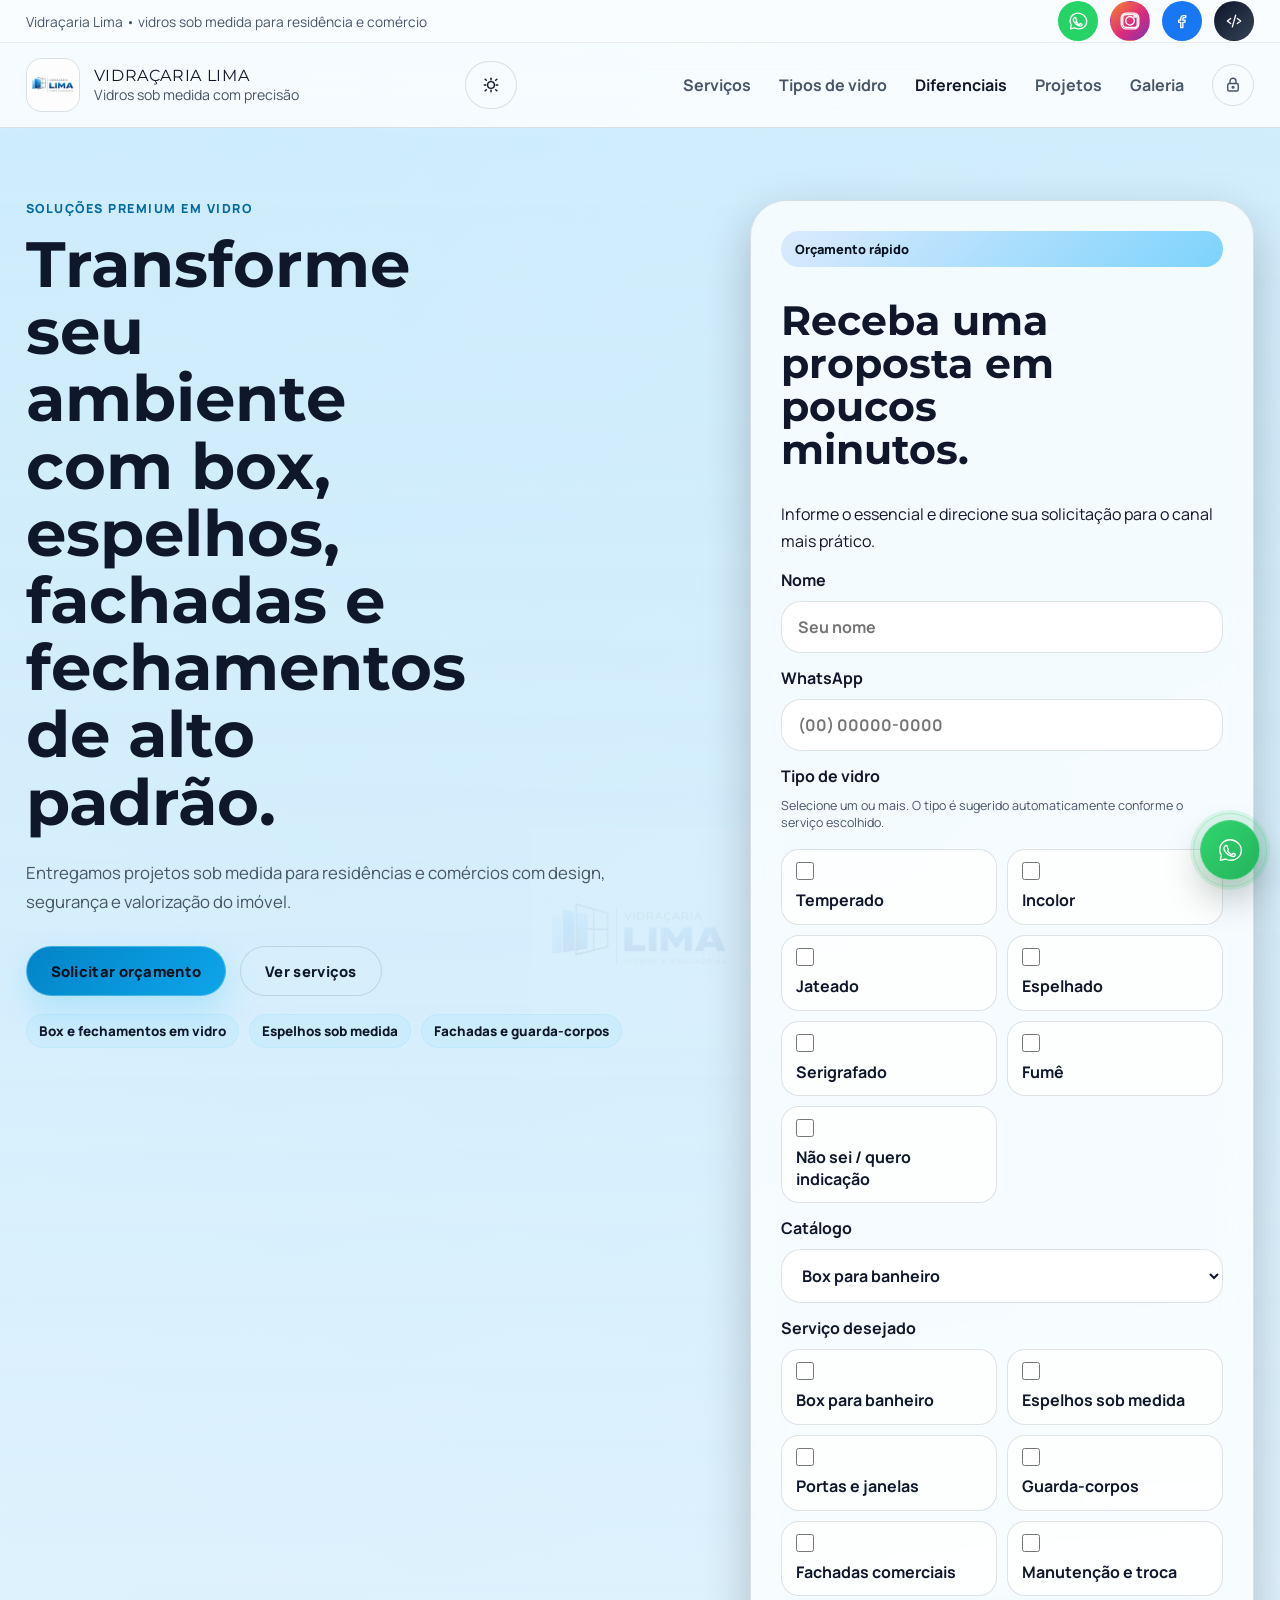
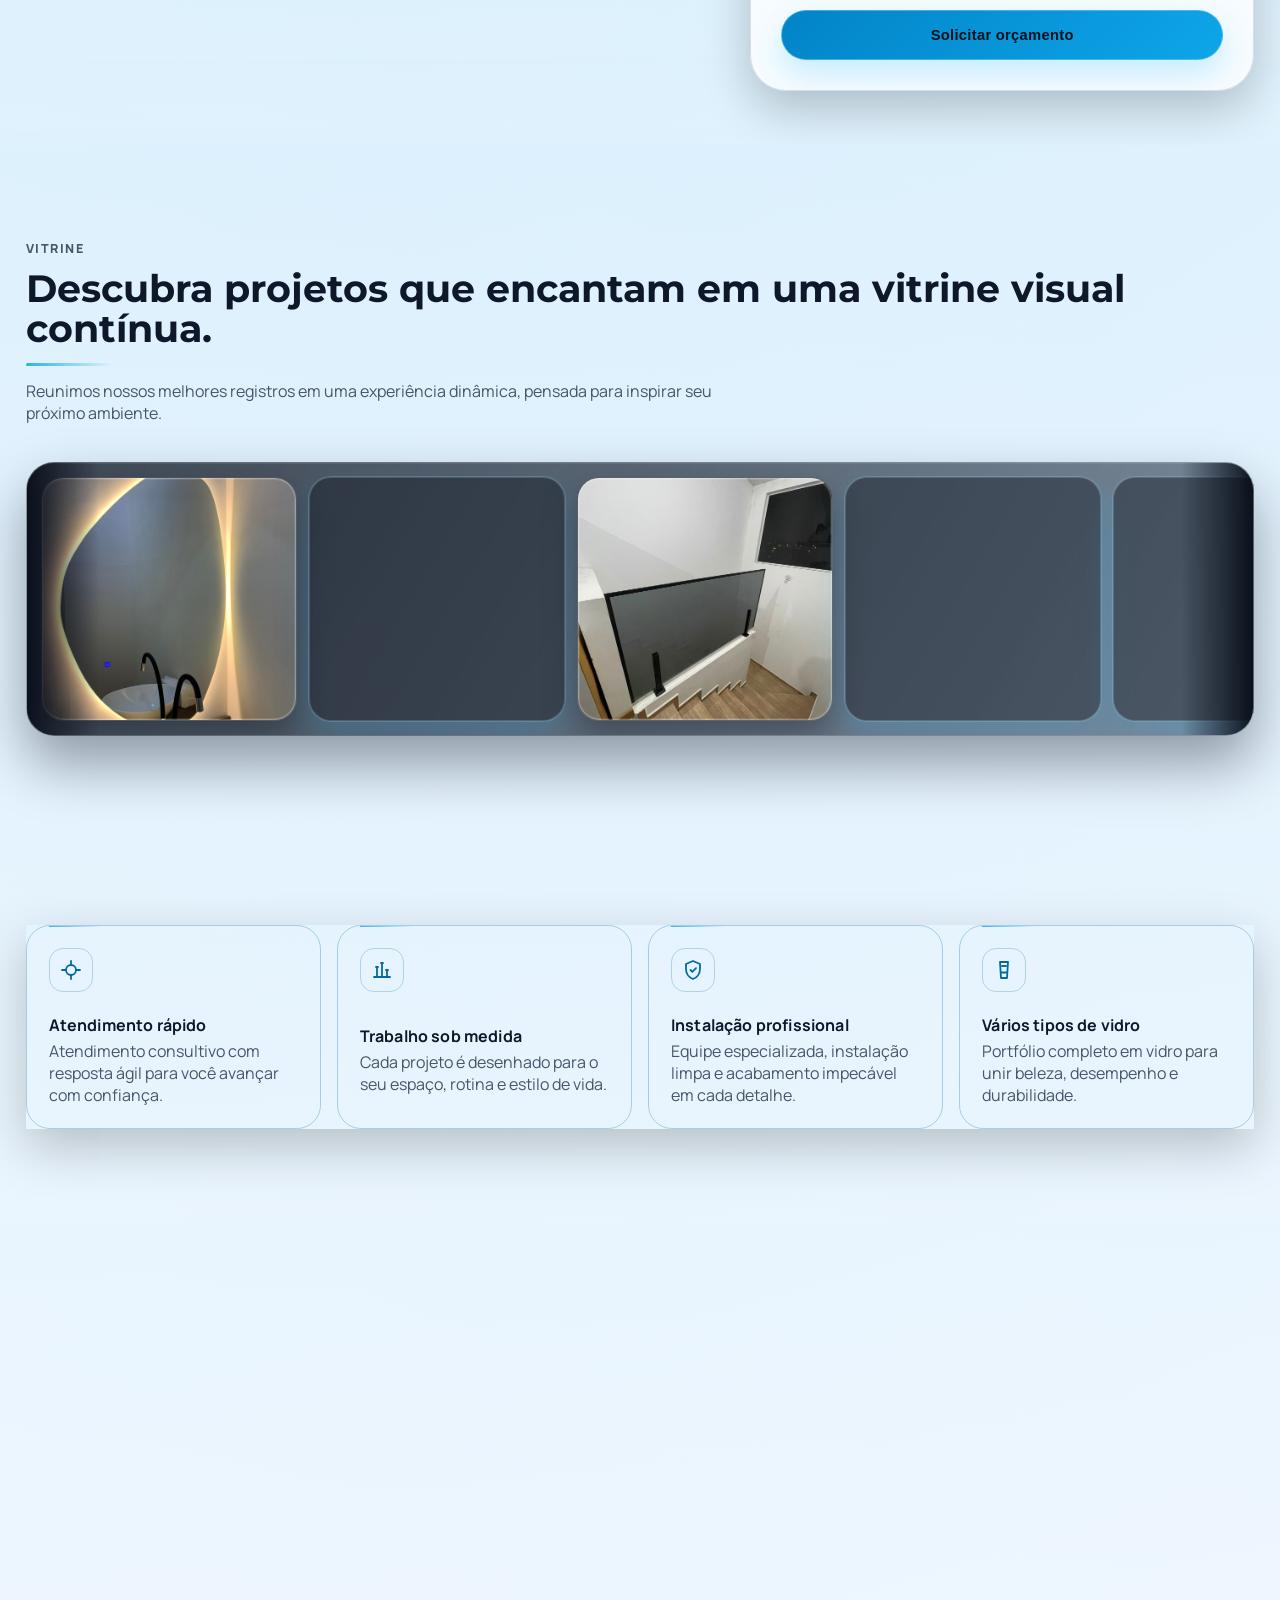
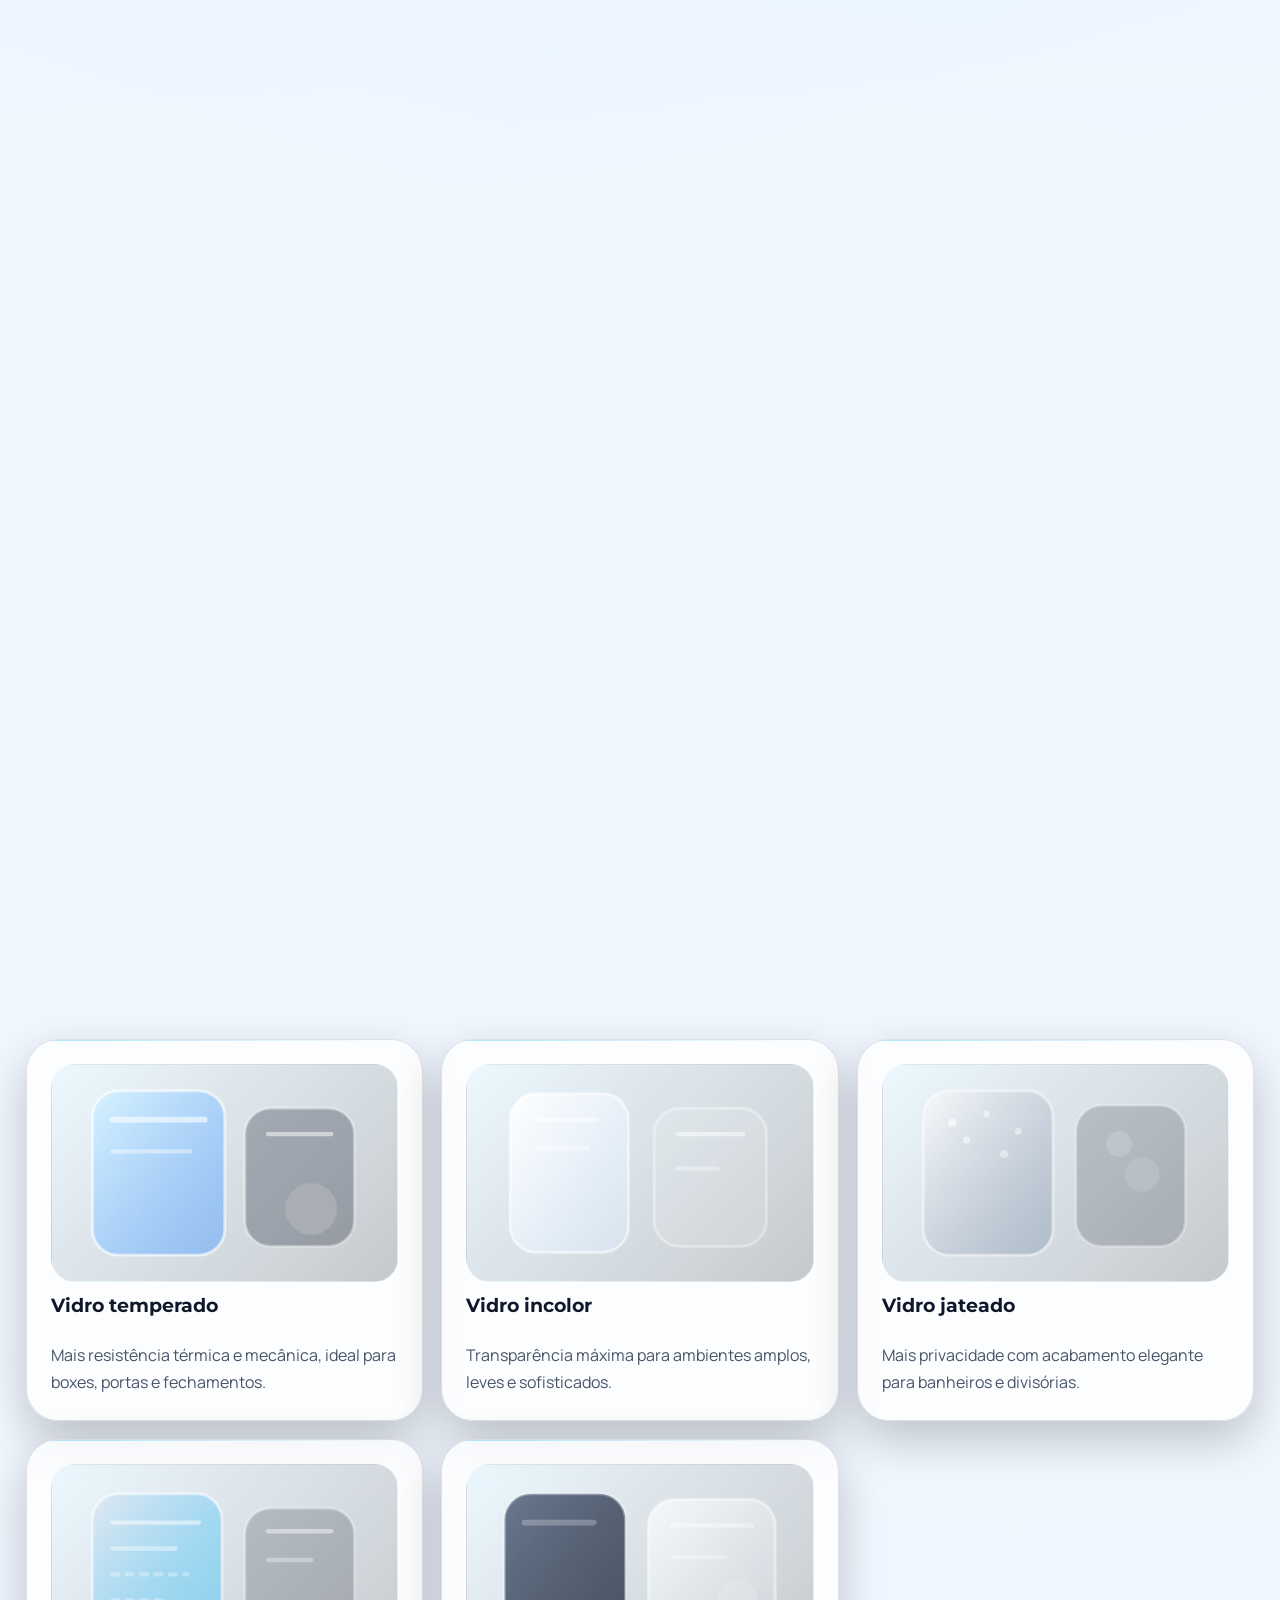
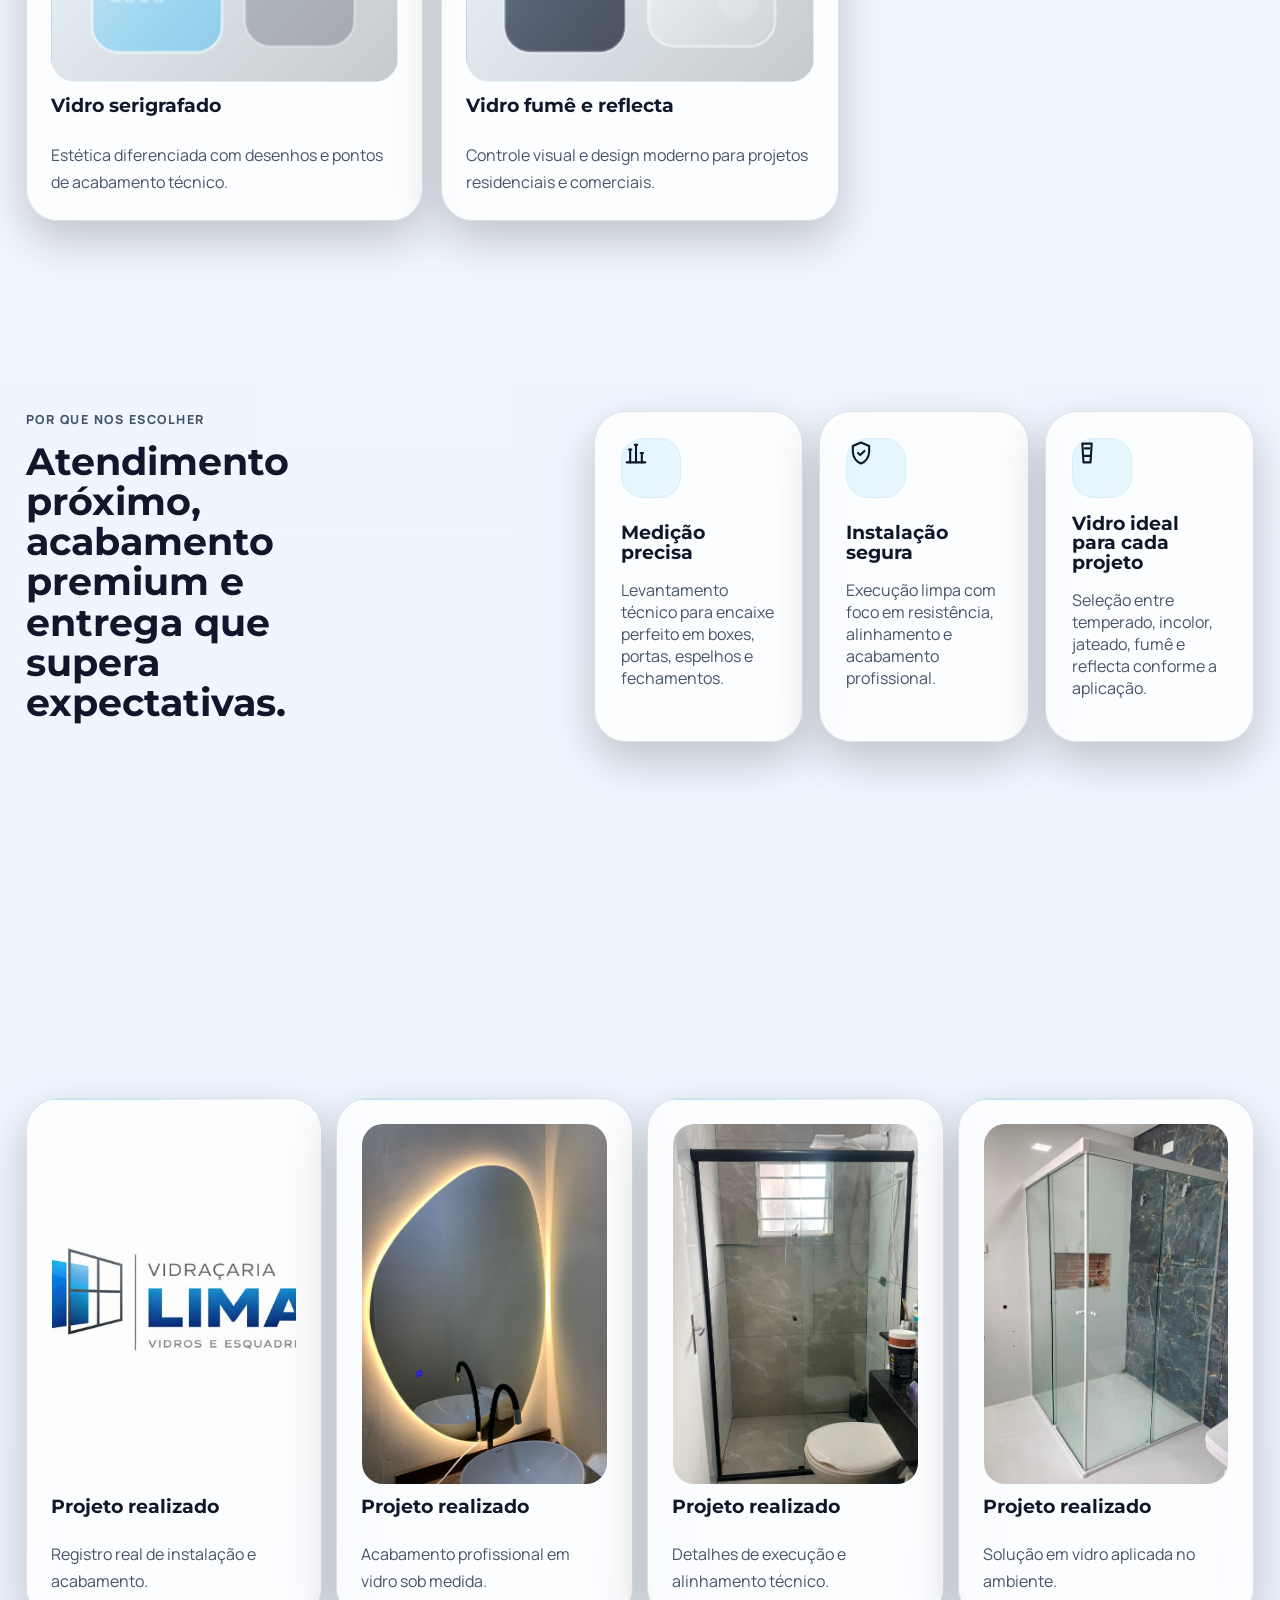
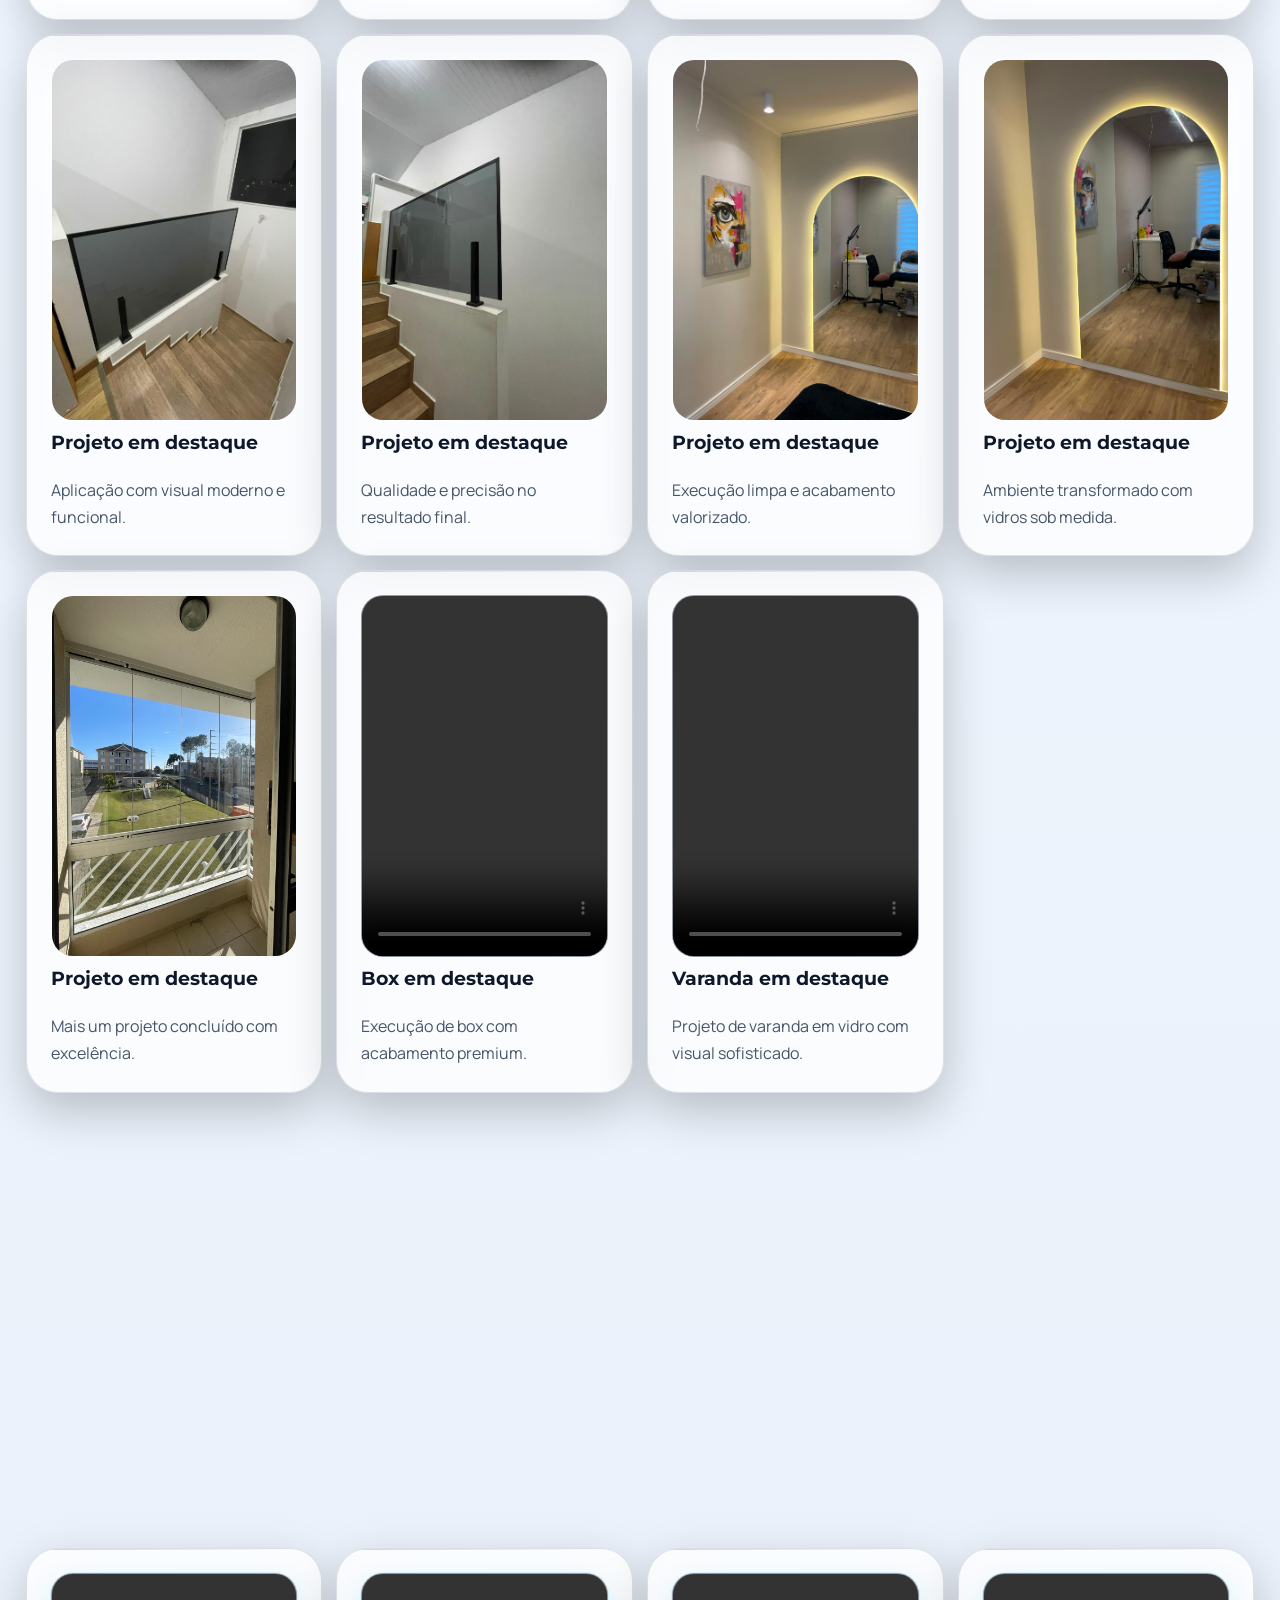
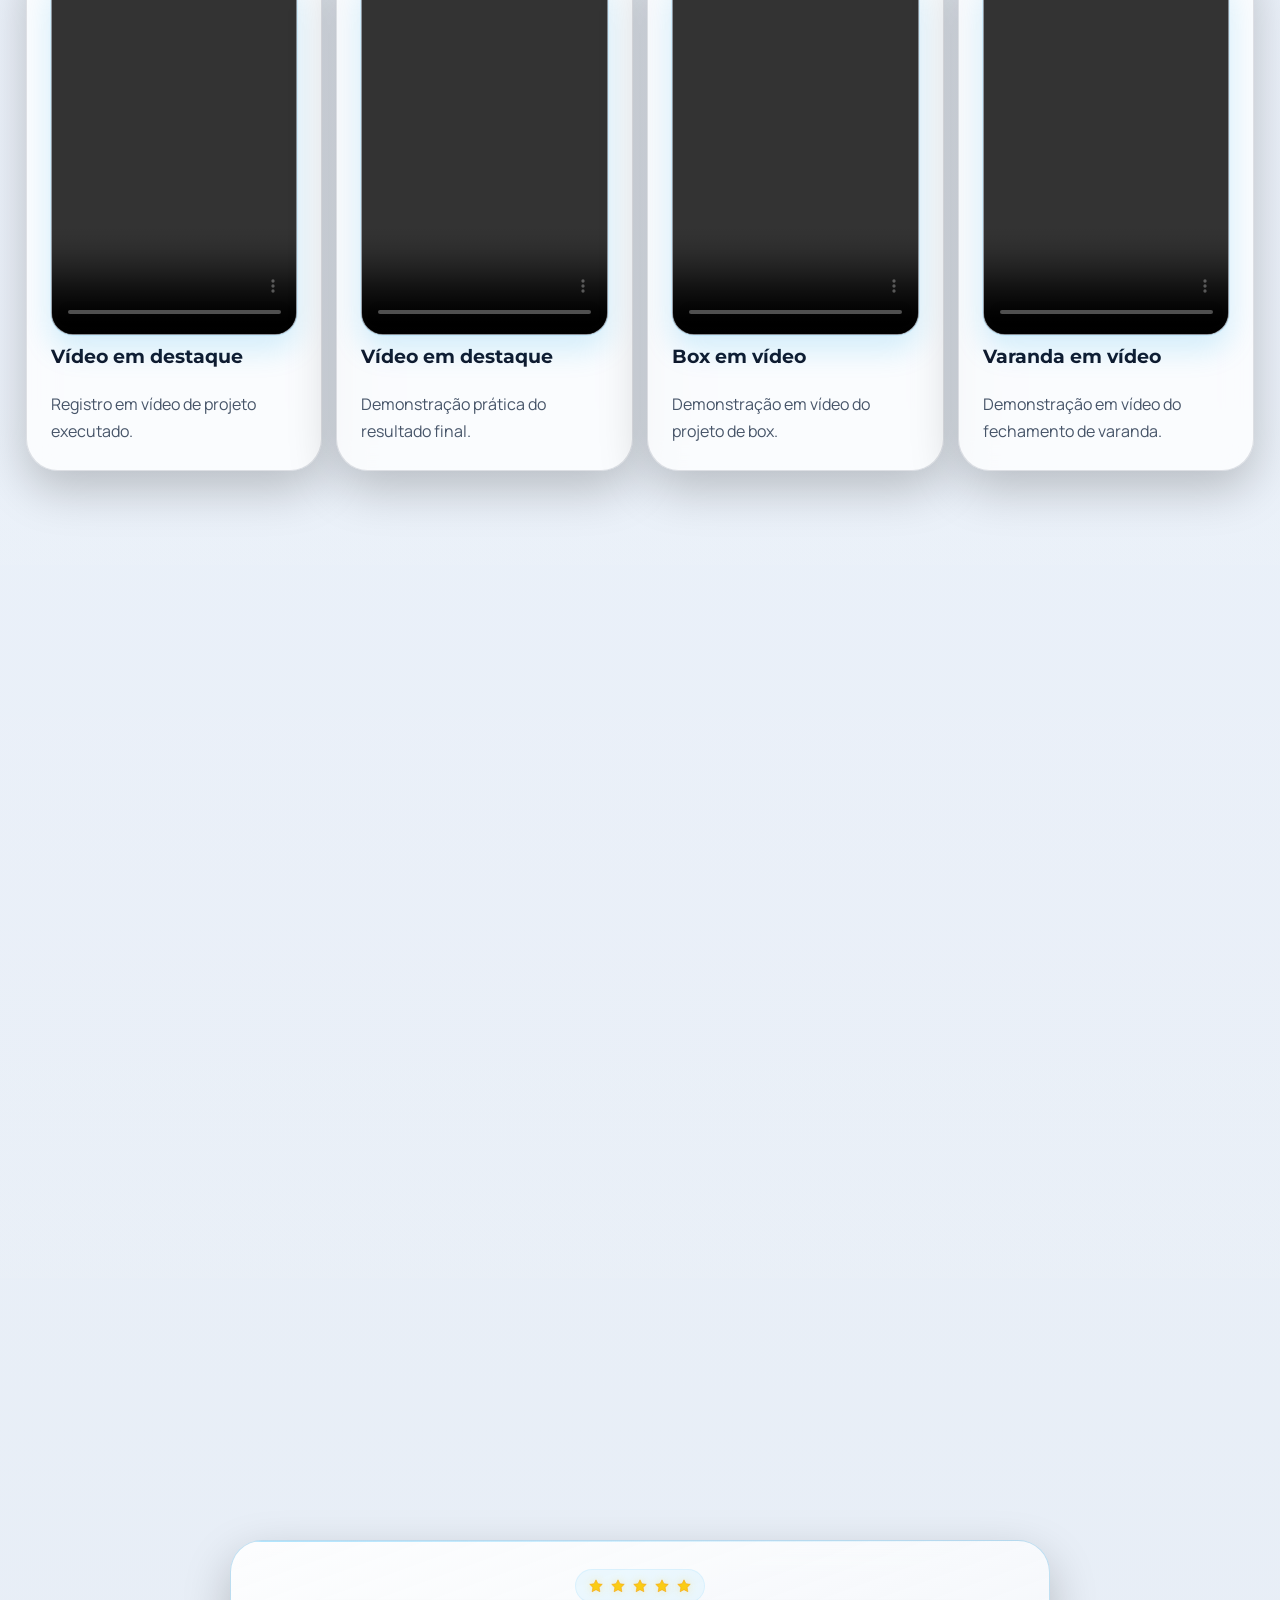
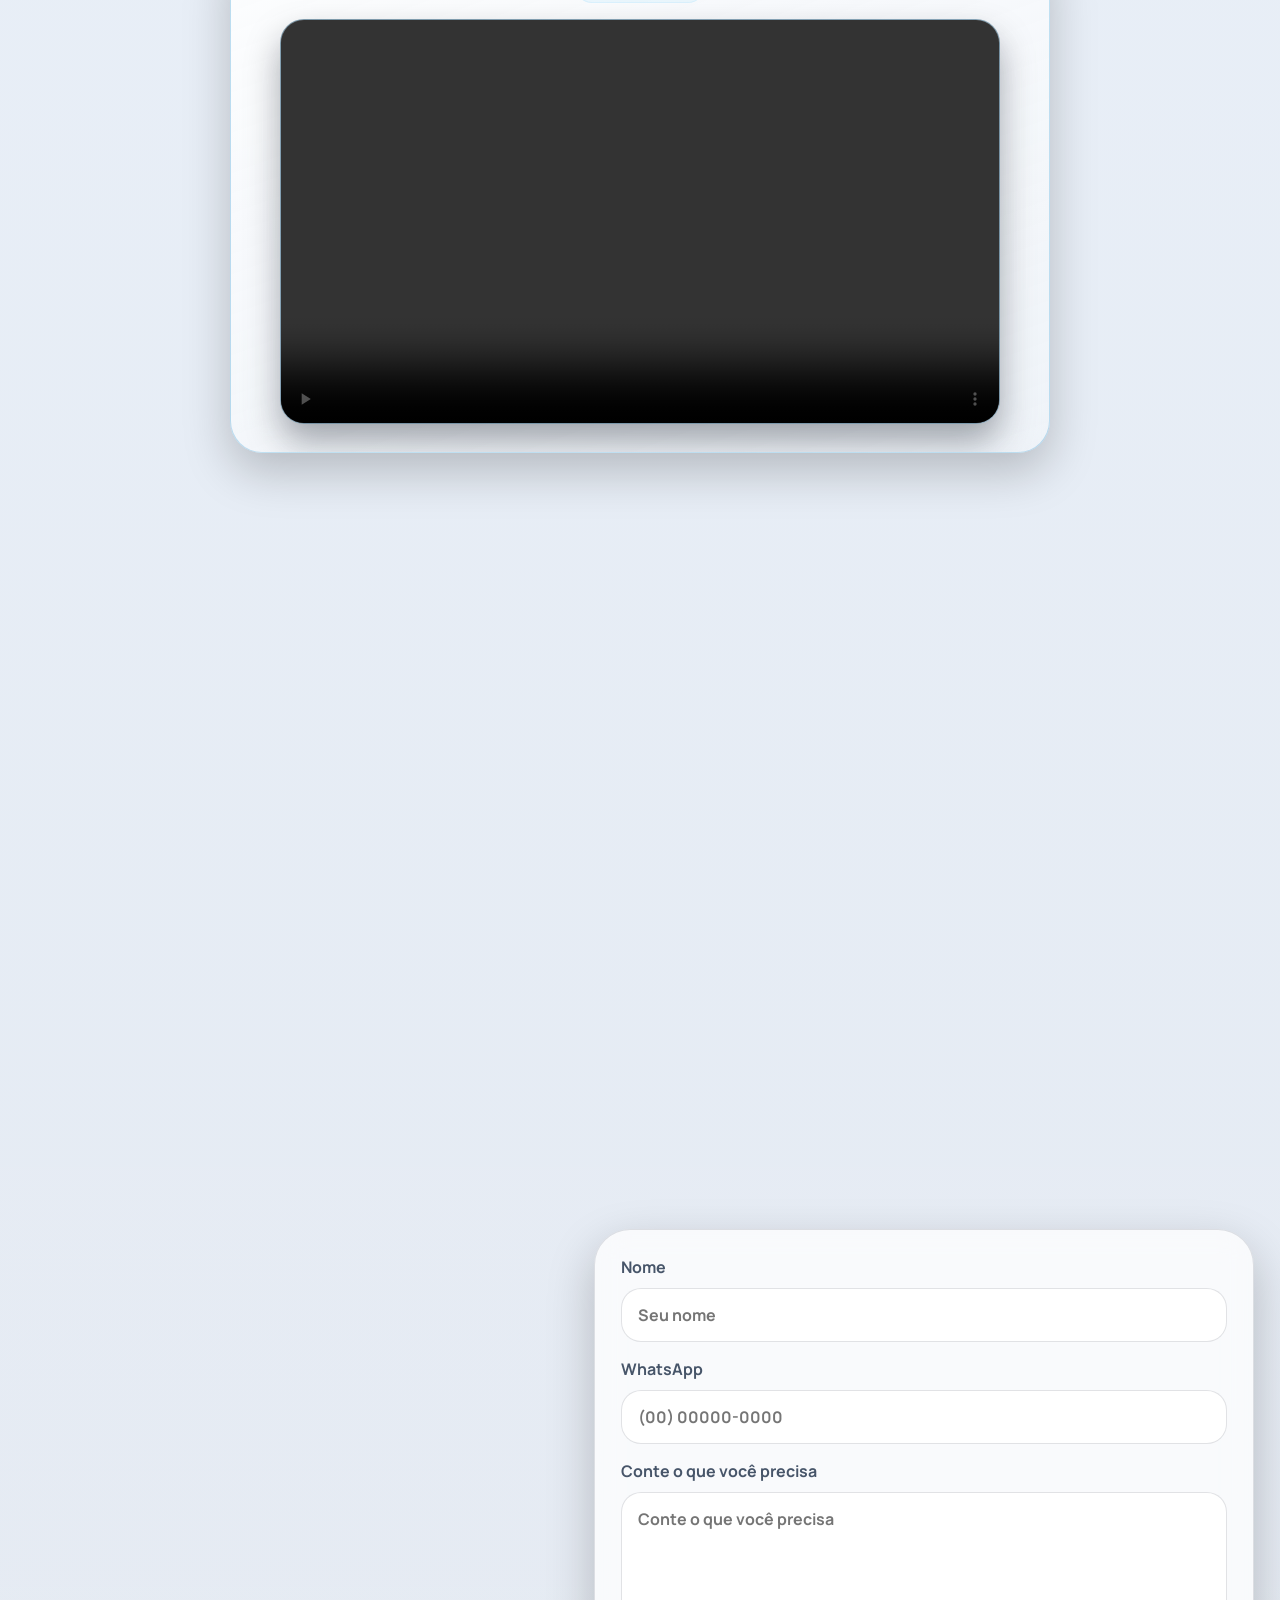
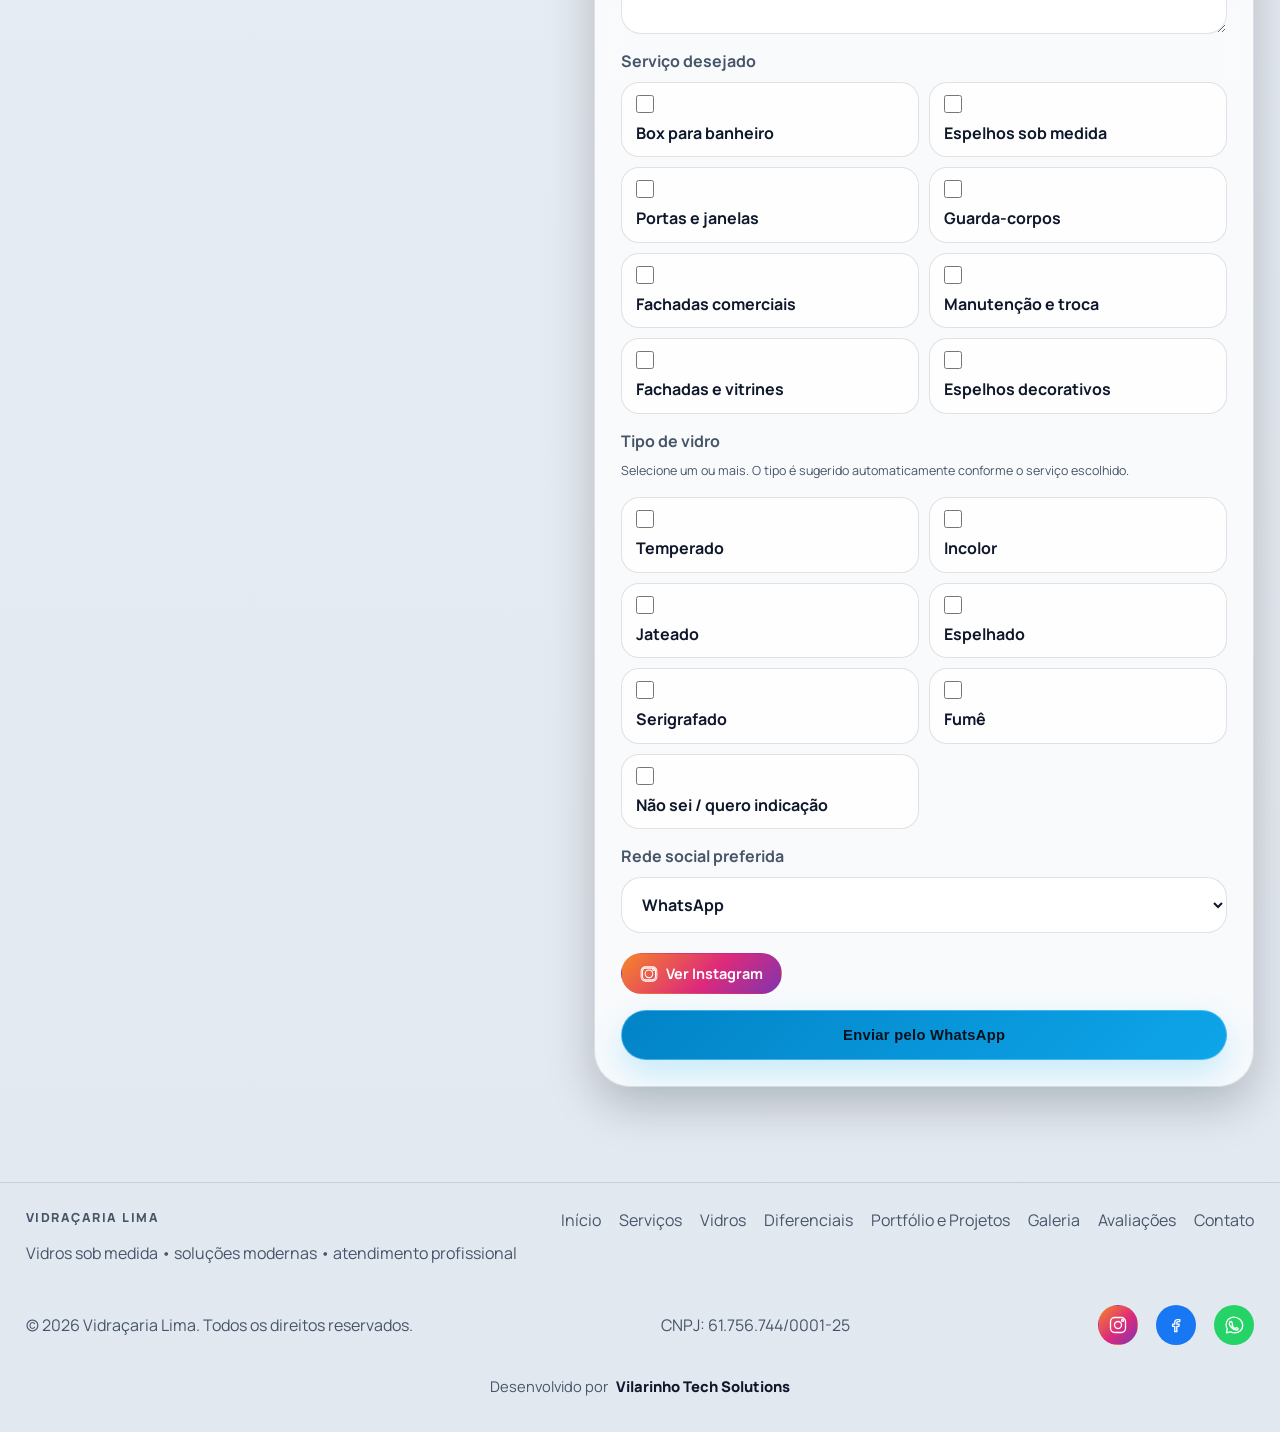
==== index.html @ f9cf7598 "Ajusta audio dos videos e melhora mobile com vitrine no topo" ====
<!doctype html>
<html lang="pt-BR">
  <head>
    <meta charset="UTF-8" />
    <meta name="viewport" content="width=device-width, initial-scale=1.0" />
    <meta
      name="description"
      content="Vidraçaria Lima - soluções em vidro sob medida para residências e empresas com acabamento profissional."
    />
    <title>Vidraçaria Lima | Soluções em vidro sob medida</title>
    <link rel="preconnect" href="https://fonts.googleapis.com" />
    <link rel="preconnect" href="https://fonts.gstatic.com" crossorigin />
    <link
      href="https://fonts.googleapis.com/css2?family=Manrope:wght@400;500;600;700;800&family=Montserrat:wght@600;700;800&display=swap"
      rel="stylesheet"
    />
    <link rel="icon" type="image/jpeg" href="assets/LOGO%20LIMA.jpg" />
    <link rel="shortcut icon" href="assets/LOGO%20LIMA.jpg" />
    <link rel="apple-touch-icon" href="assets/LOGO%20LIMA.jpg" />
    <link rel="stylesheet" href="styles.css" />
  </head>
  <body>
    <div class="topbar">
      <div class="container topbar-row">
        <span
          >Vidraçaria Lima • vidros sob medida para residência e comércio</span
        >
        <div class="topbar-links">
          <a
            class="social-pill social-pill-whatsapp"
            href="https://wa.me/5541992525057"
            target="_blank"
            rel="noopener noreferrer"
            aria-label="Ver redes sociais no WhatsApp"
            title="Ver redes sociais no WhatsApp"
          >
            <svg viewBox="0 0 24 24" aria-hidden="true">
              <path
                d="M12 2.5C6.8 2.5 2.5 6.6 2.5 11.7c0 1.8.5 3.5 1.5 5l-1 4.8 4.9-1.2c1.5.8 3.2 1.2 5.1 1.2 5.2 0 9.5-4.1 9.5-9.3S17.2 2.5 12 2.5Z"
              />
              <path
                d="M9.3 8.2c-.2-.4-.4-.4-.6-.4h-.5c-.2 0-.5.1-.8.4-.3.3-1 1-1 2.4s1 2.6 1.2 2.8c.2.2 1.8 2.9 4.4 3.9 2.2.9 2.7.7 3.1.7.4 0 1.4-.5 1.6-1 .2-.5.2-1 .1-1.1-.1-.1-.3-.2-.5-.3l-1.1-.5c-.2-.1-.4-.1-.5.1l-.7.9c-.2.2-.4.2-.6.1-.3-.1-1.1-.4-2.1-1.4-.8-.7-1.4-1.6-1.5-1.9-.2-.3 0-.4.1-.5l.5-.5c.1-.2.1-.4 0-.5l-.5-1.2Z"
              />
            </svg>
          </a>
          <a
            class="social-pill social-pill-instagram"
            href="https://www.instagram.com/vidros_e_esquadriaslima?utm_source=qr"
            target="_blank"
            rel="noopener noreferrer"
            aria-label="Ver redes sociais no Instagram"
            title="Ver redes sociais no Instagram"
          >
            <svg viewBox="0 0 24 24" aria-hidden="true">
              <path
                d="M7.2 2.5h9.6A5.7 5.7 0 0 1 22.5 8.2v7.6A5.7 5.7 0 0 1 16.8 21.5H7.2A5.7 5.7 0 0 1 1.5 15.8V8.2A5.7 5.7 0 0 1 7.2 2.5Zm0 1.8A3.9 3.9 0 0 0 3.3 8.2v7.6a3.9 3.9 0 0 0 3.9 3.9h9.6a3.9 3.9 0 0 0 3.9-3.9V8.2a3.9 3.9 0 0 0-3.9-3.9H7.2Zm4.8 2.4a5.1 5.1 0 1 1 0 10.2 5.1 5.1 0 0 1 0-10.2Zm6-1.7a1.2 1.2 0 1 1 0 2.4 1.2 1.2 0 0 1 0-2.4Z"
              />
            </svg>
          </a>
          <a
            class="social-pill social-pill-facebook"
            href="http://facebook.com/profile.php?id=61566779721921"
            target="_blank"
            rel="noopener noreferrer"
            aria-label="Abrir Facebook"
          >
            <svg viewBox="0 0 24 24" aria-hidden="true">
              <path
                d="M14 8h2.5V5.5H14c-2 0-3.5 1.5-3.5 3.4V11H8v2.7h2.5V20H13v-6.3h2.4L15.8 11H13V9.1c0-.7.4-1.1 1-1.1Z"
              />
            </svg>
          </a>
          <a
            class="social-pill social-pill-dev"
            href="#painel-dev"
            aria-label="Abrir painel de desenvolvedor"
            title="Painel de desenvolvedor"
          >
            <svg viewBox="0 0 24 24" aria-hidden="true">
              <path d="M8 9 4 12l4 3" />
              <path d="M16 9l4 3-4 3" />
              <path d="m14 5-4 14" />
            </svg>
          </a>
        </div>
      </div>
    </div>

    <header class="site-header">
      <div class="container nav-wrap">
        <a class="brand" href="#home" aria-label="Vidraçaria Lima">
          <img
            src="assets/LOGO%20LIMA.jpg"
            alt="Logo Vidraçaria Lima"
            class="brand-logo"
          />
          <div>
            <span class="brand-name">Vidraçaria Lima</span>
            <span class="brand-tag">Vidros sob medida com precisão</span>
          </div>
        </a>

        <button
          class="menu-toggle"
          aria-label="Abrir menu"
          aria-expanded="false"
          aria-controls="primary-navigation"
        >
          <span></span>
          <span></span>
          <span></span>
        </button>

        <button
          class="theme-toggle"
          type="button"
          aria-pressed="false"
          aria-label="Alternar tema claro e escuro"
        >
          Tema escuro
        </button>

        <nav id="primary-navigation" class="nav-links">
          <a href="#servicos">Serviços</a>
          <a href="#vidros">Tipos de vidro</a>
          <a href="#diferenciais">Diferenciais</a>
          <a href="#projetos">Projetos</a>
          <a href="projetos.html">Galeria</a>
          <a
            href="#painel-dev"
            class="nav-dev-link"
            aria-label="Painel de desenvolvedor"
            title="Painel de desenvolvedor"
          >
            <svg viewBox="0 0 24 24" aria-hidden="true">
              <rect x="5" y="10" width="14" height="10" rx="2" />
              <path d="M8 10V7a4 4 0 1 1 8 0v3" />
              <circle cx="12" cy="15" r="1.2" />
            </svg>
          </a>
        </nav>
      </div>
    </header>

    <main id="home">
      <section class="hero hero-institutional">
        <div class="hero-overlay"></div>
        <div class="container hero-grid">
          <div class="hero-copy reveal">
            <p class="eyebrow">Soluções premium em vidro</p>
            <h1>
              Transforme seu ambiente com box, espelhos, fachadas e fechamentos
              de alto padrão.
            </h1>
            <p class="hero-text">
              Entregamos projetos sob medida para residências e comércios com
              design, segurança e valorização do imóvel.
            </p>

            <div class="hero-actions">
              <a class="btn btn-primary" href="#contato">Solicitar orçamento</a>
              <a class="btn btn-secondary" href="#servicos">Ver serviços</a>
            </div>

            <div class="hero-badges">
              <span>Box e fechamentos em vidro</span>
              <span>Espelhos sob medida</span>
              <span>Fachadas e guarda-corpos</span>
            </div>
          </div>

          <div class="hero-card reveal">
            <form class="glass-panel lead-form">
              <span class="card-badge">Orçamento rápido</span>
              <h2>Receba uma proposta em poucos minutos.</h2>
              <p>
                Informe o essencial e direcione sua solicitação para o canal
                mais prático.
              </p>
              <label>
                Nome
                <input type="text" name="nome" placeholder="Seu nome" />
              </label>
              <label>
                WhatsApp
                <input
                  type="tel"
                  name="telefone"
                  placeholder="(00) 00000-0000"
                />
              </label>
              <label>
                Tipo de vidro
                <span class="glass-hint"
                  >Selecione um ou mais. O tipo é sugerido automaticamente
                  conforme o serviço escolhido.</span
                >
                <div class="service-options">
                  <label class="service-option">
                    <input type="checkbox" name="tipoVidro" value="temperado" />
                    <span>Temperado</span>
                  </label>
                  <label class="service-option">
                    <input type="checkbox" name="tipoVidro" value="incolor" />
                    <span>Incolor</span>
                  </label>
                  <label class="service-option">
                    <input type="checkbox" name="tipoVidro" value="jateado" />
                    <span>Jateado</span>
                  </label>
                  <label class="service-option">
                    <input type="checkbox" name="tipoVidro" value="espelhado" />
                    <span>Espelhado</span>
                  </label>
                  <label class="service-option">
                    <input
                      type="checkbox"
                      name="tipoVidro"
                      value="serigrafado"
                    />
                    <span>Serigrafado</span>
                  </label>
                  <label class="service-option">
                    <input type="checkbox" name="tipoVidro" value="fume" />
                    <span>Fumê</span>
                  </label>
                  <label class="service-option">
                    <input type="checkbox" name="tipoVidro" value="nao-sei" />
                    <span>Não sei / quero indicação</span>
                  </label>
                </div>
              </label>
              <label>
                Catálogo
                <select name="catalogo">
                  <option value="box">Box para banheiro</option>
                  <option value="espelhos">Espelhos sob medida</option>
                  <option value="portas-janelas">Portas e janelas</option>
                  <option value="guardacorpos">Guarda-corpos</option>
                  <option value="fachadas">Fachadas comerciais</option>
                  <option value="manutencao">Manutenção e troca</option>
                </select>
              </label>
              <label>
                Serviço desejado
                <div class="service-options">
                  <label class="service-option">
                    <input
                      type="checkbox"
                      name="servico"
                      value="box para banheiro"
                    />
                    <span>Box para banheiro</span>
                  </label>
                  <label class="service-option">
                    <input
                      type="checkbox"
                      name="servico"
                      value="espelhos sob medida"
                    />
                    <span>Espelhos sob medida</span>
                  </label>
                  <label class="service-option">
                    <input
                      type="checkbox"
                      name="servico"
                      value="portas e janelas"
                    />
                    <span>Portas e janelas</span>
                  </label>
                  <label class="service-option">
                    <input
                      type="checkbox"
                      name="servico"
                      value="guarda-corpos"
                    />
                    <span>Guarda-corpos</span>
                  </label>
                  <label class="service-option">
                    <input
                      type="checkbox"
                      name="servico"
                      value="fachadas comerciais"
                    />
                    <span>Fachadas comerciais</span>
                  </label>
                  <label class="service-option">
                    <input
                      type="checkbox"
                      name="servico"
                      value="manutenção e troca"
                    />
                    <span>Manutenção e troca</span>
                  </label>
                </div>
              </label>
              <button type="submit" class="btn btn-primary">
                Solicitar orçamento
              </button>
            </form>
          </div>
        </div>
      </section>

      <section id="vitrine-movimento" class="section section-alt">
        <div class="container">
          <div class="section-head reveal">
            <p class="eyebrow">Vitrine</p>
            <h2>
              Descubra projetos que encantam em uma vitrine visual contínua.
            </h2>
            <p>
              Reunimos nossos melhores registros em uma experiência dinâmica,
              pensada para inspirar seu próximo ambiente.
            </p>
          </div>

          <div class="loop-showcase reveal" aria-label="Vitrine">
            <div class="loop-track">
              <article class="loop-item">
                <img
                  src="assets/WhatsApp%20Image%202026-07-23%20at%2011.13.25.jpeg"
                  alt="Projeto em vidro sob medida"
                  loading="lazy"
                />
              </article>
              <article class="loop-item loop-item-video">
                <video autoplay muted loop playsinline preload="metadata">
                  <source
                    src="assets/WhatsApp%20Video%202026-07-23%20at%2011.15.39.mp4"
                    type="video/mp4"
                  />
                </video>
              </article>
              <article class="loop-item">
                <img
                  src="assets/WhatsApp%20Image%202026-07-23%20at%2011.13.29.jpeg"
                  alt="Acabamento premium em instalação"
                  loading="lazy"
                />
              </article>
              <article class="loop-item loop-item-video">
                <video autoplay muted loop playsinline preload="metadata">
                  <source
                    src="assets/WhatsApp%20Video%202026-07-23%20at%2011.17.31.mp4"
                    type="video/mp4"
                  />
                </video>
              </article>
              <article class="loop-item loop-item-video">
                <video autoplay muted loop playsinline preload="metadata">
                  <source src="assets/box.mp4" type="video/mp4" />
                </video>
              </article>
              <article class="loop-item loop-item-video">
                <video autoplay muted loop playsinline preload="metadata">
                  <source src="assets/varanda.mp4" type="video/mp4" />
                </video>
              </article>
              <article class="loop-item">
                <img
                  src="assets/WhatsApp%20Image%202026-07-23%20at%2011.13.31.jpeg"
                  alt="Projeto concluído com excelência"
                  loading="lazy"
                />
              </article>
              <article class="loop-item">
                <img
                  src="assets/WhatsApp%20Image%202026-07-23%20at%2011.13.33.jpeg"
                  alt="Detalhes de acabamento em vidro"
                  loading="lazy"
                />
              </article>

              <article class="loop-item" aria-hidden="true">
                <img
                  src="assets/WhatsApp%20Image%202026-07-23%20at%2011.13.25.jpeg"
                  alt=""
                  loading="lazy"
                />
              </article>
              <article class="loop-item loop-item-video" aria-hidden="true">
                <video autoplay muted loop playsinline preload="metadata">
                  <source
                    src="assets/WhatsApp%20Video%202026-07-23%20at%2011.15.39.mp4"
                    type="video/mp4"
                  />
                </video>
              </article>
              <article class="loop-item" aria-hidden="true">
                <img
                  src="assets/WhatsApp%20Image%202026-07-23%20at%2011.13.29.jpeg"
                  alt=""
                  loading="lazy"
                />
              </article>
              <article class="loop-item loop-item-video" aria-hidden="true">
                <video autoplay muted loop playsinline preload="metadata">
                  <source
                    src="assets/WhatsApp%20Video%202026-07-23%20at%2011.17.31.mp4"
                    type="video/mp4"
                  />
                </video>
              </article>
              <article class="loop-item loop-item-video" aria-hidden="true">
                <video autoplay muted loop playsinline preload="metadata">
                  <source src="assets/box.mp4" type="video/mp4" />
                </video>
              </article>
              <article class="loop-item loop-item-video" aria-hidden="true">
                <video autoplay muted loop playsinline preload="metadata">
                  <source src="assets/varanda.mp4" type="video/mp4" />
                </video>
              </article>
              <article class="loop-item" aria-hidden="true">
                <img
                  src="assets/WhatsApp%20Image%202026-07-23%20at%2011.13.31.jpeg"
                  alt=""
                  loading="lazy"
                />
              </article>
              <article class="loop-item" aria-hidden="true">
                <img
                  src="assets/WhatsApp%20Image%202026-07-23%20at%2011.13.33.jpeg"
                  alt=""
                  loading="lazy"
                />
              </article>
            </div>
          </div>
        </div>
      </section>

      <section class="section section-alt">
        <div class="container quick-strip-wrap reveal">
          <div class="quick-strip">
            <article class="quick-card">
              <span class="quick-icon" aria-hidden="true">
                <svg viewBox="0 0 24 24">
                  <path d="M12 3v4" />
                  <path d="M12 17v4" />
                  <path d="M3 12h4" />
                  <path d="M17 12h4" />
                  <circle cx="12" cy="12" r="5" />
                </svg>
              </span>
              <div>
                <strong>Atendimento rápido</strong>
                <span
                  >Atendimento consultivo com resposta ágil para você avançar
                  com confiança.</span
                >
              </div>
            </article>

            <article class="quick-card">
              <span class="quick-icon" aria-hidden="true">
                <svg viewBox="0 0 24 24">
                  <path d="M4 19h16" />
                  <path d="M7 19V9" />
                  <path d="M12 19V5" />
                  <path d="M17 19V12" />
                  <path d="M6 9h2" />
                  <path d="M11 5h2" />
                  <path d="M16 12h2" />
                </svg>
              </span>
              <div>
                <strong>Trabalho sob medida</strong>
                <span
                  >Cada projeto é desenhado para o seu espaço, rotina e estilo
                  de vida.</span
                >
              </div>
            </article>

            <article class="quick-card">
              <span class="quick-icon" aria-hidden="true">
                <svg viewBox="0 0 24 24">
                  <path
                    d="M12 3 5 6v5c0 5 3.5 8.7 7 10 3.5-1.3 7-5 7-10V6l-7-3Z"
                  />
                  <path d="m9.5 12 1.8 1.8L15 10.2" />
                </svg>
              </span>
              <div>
                <strong>Instalação profissional</strong>
                <span
                  >Equipe especializada, instalação limpa e acabamento impecável
                  em cada detalhe.</span
                >
              </div>
            </article>

            <article class="quick-card">
              <span class="quick-icon" aria-hidden="true">
                <svg viewBox="0 0 24 24">
                  <path d="M8 4h8l-1 16H9L8 4Z" />
                  <path d="M10 8h4" />
                  <path d="M9.5 14.5h5" />
                </svg>
              </span>
              <div>
                <strong>Vários tipos de vidro</strong>
                <span
                  >Portfólio completo em vidro para unir beleza, desempenho e
                  durabilidade.</span
                >
              </div>
            </article>
          </div>
        </div>
      </section>

      <section id="servicos" class="section">
        <div class="container">
          <div class="section-head reveal">
            <p class="eyebrow">Catálogo de serviços</p>
            <h2>Serviços que elevam a estética e o valor do seu imóvel.</h2>
            <p>
              Soluções completas para quem busca sofisticação, segurança e
              acabamento profissional em vidro.
            </p>
          </div>

          <div class="cards-grid">
            <article class="service-card catalog-card reveal">
              <span class="catalog-icon" aria-hidden="true">
                <svg viewBox="0 0 24 24">
                  <path d="M6 3h12" />
                  <path d="M8 3v18" />
                  <path d="M16 3v18" />
                  <path d="M8 11h8" />
                </svg>
              </span>
              <h3>Box para banheiro</h3>
              <p>
                Modelos articulados, deslizantes e personalizados com vedação e
                acabamento limpo.
              </p>
            </article>
            <article class="service-card catalog-card reveal">
              <span class="catalog-icon" aria-hidden="true">
                <svg viewBox="0 0 24 24">
                  <rect x="4" y="4" width="16" height="16" rx="4" />
                  <path d="M4 12h16" />
                  <path d="M12 4v16" />
                </svg>
              </span>
              <h3>Espelhos sob medida</h3>
              <p>
                Peças para salas, banheiros, academias e comércio com recortes e
                instalação precisa.
              </p>
            </article>
            <article class="service-card catalog-card reveal">
              <span class="catalog-icon" aria-hidden="true">
                <svg viewBox="0 0 24 24">
                  <path d="M3 11h18" />
                  <path d="M3 20h18" />
                  <path d="M6 11V7a2 2 0 0 1 2-2h8a2 2 0 0 1 2 2v4" />
                </svg>
              </span>
              <h3>Portas e janelas</h3>
              <p>
                Estruturas modernas em vidro e alumínio para projetos
                residenciais e corporativos.
              </p>
            </article>
            <article class="service-card catalog-card reveal">
              <span class="catalog-icon" aria-hidden="true">
                <svg viewBox="0 0 24 24">
                  <path d="M5 17 12 7l7 10" />
                  <path d="M3 20h18" />
                </svg>
              </span>
              <h3>Guarda-corpos</h3>
              <p>
                Proteção com leveza visual para escadas, sacadas e áreas
                elevadas.
              </p>
            </article>
            <article class="service-card catalog-card reveal">
              <span class="catalog-icon" aria-hidden="true">
                <svg viewBox="0 0 24 24">
                  <path d="M4 20V6" />
                  <path d="M10 20V4" />
                  <path d="M16 20V8" />
                  <path d="M22 20H2" />
                </svg>
              </span>
              <h3>Fachadas comerciais</h3>
              <p>
                Visual imponente e funcional para lojas, escritórios e empresas
                que querem se destacar.
              </p>
            </article>
            <article class="service-card catalog-card reveal">
              <span class="catalog-icon" aria-hidden="true">
                <svg viewBox="0 0 24 24">
                  <path d="M4 14h16" />
                  <path d="M7 14v6" />
                  <path d="M17 14v6" />
                  <path d="M9 9h6" />
                </svg>
              </span>
              <h3>Manutenção e troca</h3>
              <p>
                Substituição, ajustes e manutenção para manter a segurança e o
                desempenho das peças.
              </p>
            </article>
            <article class="service-card catalog-card reveal">
              <span class="catalog-icon" aria-hidden="true">
                <svg viewBox="0 0 24 24">
                  <path d="M3 18h18" />
                  <path d="M5 18V8h14v10" />
                  <path d="M8 11h8" />
                </svg>
              </span>
              <h3>Fachadas e vitrines</h3>
              <p>
                Estruturas em vidro para destacar com elegância lojas e pontos
                comerciais.
              </p>
            </article>
            <article class="service-card catalog-card reveal">
              <span class="catalog-icon" aria-hidden="true">
                <svg viewBox="0 0 24 24">
                  <rect x="4" y="4" width="16" height="16" rx="3" />
                  <path d="M8 12h8" />
                  <path d="M12 8v8" />
                </svg>
              </span>
              <h3>Espelhos decorativos</h3>
              <p>
                Soluções que ampliam ambientes e reforçam sofisticação em
                interiores.
              </p>
            </article>
            <article class="service-card catalog-card reveal">
              <span class="catalog-icon" aria-hidden="true">
                <svg viewBox="0 0 24 24">
                  <path d="M3 20h18" />
                  <path d="M5 20v-9l7-7 7 7v9" />
                  <path d="M9 13h6" />
                </svg>
              </span>
              <h3>Envidraçamento de sacadas</h3>
              <p>
                Fechamento elegante para varandas com conforto térmico e melhor
                aproveitamento do espaço.
              </p>
            </article>
          </div>
        </div>
      </section>

      <section id="vidros" class="section section-alt">
        <div class="container">
          <div class="section-head reveal">
            <p class="eyebrow">Tipos de vidro</p>
            <h2>Vidros selecionados para desempenho, estilo e segurança.</h2>
            <p>
              Indicamos o material ideal para cada ambiente com foco em
              resultado visual e longa durabilidade.
            </p>
          </div>

          <div class="cards-grid glass-grid">
            <article class="service-card reveal">
              <figure
                class="glass-card-media glass-card-tempered"
                aria-hidden="true"
              >
                <svg
                  viewBox="0 0 240 150"
                  role="img"
                  aria-label="Vidro temperado"
                >
                  <defs>
                    <linearGradient
                      id="temperedGlass"
                      x1="0"
                      y1="0"
                      x2="1"
                      y2="1"
                    >
                      <stop
                        offset="0%"
                        stop-color="#d8f3ff"
                        stop-opacity="0.95"
                      />
                      <stop
                        offset="100%"
                        stop-color="#60a5fa"
                        stop-opacity="0.55"
                      />
                    </linearGradient>
                  </defs>
                  <rect
                    x="28"
                    y="18"
                    width="92"
                    height="114"
                    rx="18"
                    fill="url(#temperedGlass)"
                    stroke="#ffffff"
                    stroke-opacity="0.6"
                    stroke-width="2"
                  />
                  <path
                    d="M42 38h64"
                    stroke="#ffffff"
                    stroke-opacity="0.6"
                    stroke-width="4"
                    stroke-linecap="round"
                  />
                  <path
                    d="M42 60h54"
                    stroke="#ffffff"
                    stroke-opacity="0.42"
                    stroke-width="3"
                    stroke-linecap="round"
                  />
                  <rect
                    x="134"
                    y="30"
                    width="76"
                    height="96"
                    rx="18"
                    fill="#0f172a"
                    fill-opacity="0.28"
                    stroke="#ffffff"
                    stroke-opacity="0.35"
                    stroke-width="2"
                  />
                  <path
                    d="M150 48h44"
                    stroke="#ffffff"
                    stroke-opacity="0.5"
                    stroke-width="3"
                    stroke-linecap="round"
                  />
                  <circle
                    cx="180"
                    cy="100"
                    r="18"
                    fill="#ffffff"
                    fill-opacity="0.14"
                  />
                </svg>
              </figure>
              <h3>Vidro temperado</h3>
              <p>
                Mais resistência térmica e mecânica, ideal para boxes, portas e
                fechamentos.
              </p>
            </article>
            <article class="service-card reveal">
              <figure
                class="glass-card-media glass-card-clear"
                aria-hidden="true"
              >
                <svg
                  viewBox="0 0 240 150"
                  role="img"
                  aria-label="Vidro incolor"
                >
                  <defs>
                    <linearGradient id="clearGlass" x1="0" y1="0" x2="1" y2="1">
                      <stop
                        offset="0%"
                        stop-color="#ffffff"
                        stop-opacity="0.94"
                      />
                      <stop
                        offset="100%"
                        stop-color="#dbeafe"
                        stop-opacity="0.45"
                      />
                    </linearGradient>
                  </defs>
                  <rect
                    x="30"
                    y="20"
                    width="82"
                    height="110"
                    rx="18"
                    fill="url(#clearGlass)"
                    stroke="#ffffff"
                    stroke-opacity="0.55"
                    stroke-width="2"
                  />
                  <path
                    d="M48 38h42"
                    stroke="#ffffff"
                    stroke-opacity="0.55"
                    stroke-width="3"
                    stroke-linecap="round"
                  />
                  <path
                    d="M48 58h36"
                    stroke="#ffffff"
                    stroke-opacity="0.45"
                    stroke-width="3"
                    stroke-linecap="round"
                  />
                  <rect
                    x="130"
                    y="30"
                    width="78"
                    height="96"
                    rx="18"
                    fill="#ffffff"
                    fill-opacity="0.08"
                    stroke="#ffffff"
                    stroke-opacity="0.35"
                    stroke-width="2"
                  />
                  <path
                    d="M146 48h46"
                    stroke="#ffffff"
                    stroke-opacity="0.5"
                    stroke-width="3"
                    stroke-linecap="round"
                  />
                  <path
                    d="M146 72h28"
                    stroke="#ffffff"
                    stroke-opacity="0.35"
                    stroke-width="3"
                    stroke-linecap="round"
                  />
                </svg>
              </figure>
              <h3>Vidro incolor</h3>
              <p>
                Transparência máxima para ambientes amplos, leves e
                sofisticados.
              </p>
            </article>
            <article class="service-card reveal">
              <figure
                class="glass-card-media glass-card-frosted"
                aria-hidden="true"
              >
                <svg
                  viewBox="0 0 240 150"
                  role="img"
                  aria-label="Vidro jateado"
                >
                  <defs>
                    <linearGradient
                      id="frostedGlass"
                      x1="0"
                      y1="0"
                      x2="1"
                      y2="1"
                    >
                      <stop
                        offset="0%"
                        stop-color="#f8fafc"
                        stop-opacity="0.95"
                      />
                      <stop
                        offset="100%"
                        stop-color="#94a3b8"
                        stop-opacity="0.55"
                      />
                    </linearGradient>
                  </defs>
                  <rect
                    x="28"
                    y="18"
                    width="90"
                    height="114"
                    rx="18"
                    fill="url(#frostedGlass)"
                    stroke="#ffffff"
                    stroke-opacity="0.45"
                    stroke-width="2"
                  />
                  <circle
                    cx="48"
                    cy="40"
                    r="3"
                    fill="#ffffff"
                    fill-opacity="0.55"
                  />
                  <circle
                    cx="58"
                    cy="52"
                    r="2.5"
                    fill="#ffffff"
                    fill-opacity="0.5"
                  />
                  <circle
                    cx="72"
                    cy="34"
                    r="2.2"
                    fill="#ffffff"
                    fill-opacity="0.5"
                  />
                  <circle
                    cx="84"
                    cy="62"
                    r="2.8"
                    fill="#ffffff"
                    fill-opacity="0.45"
                  />
                  <circle
                    cx="94"
                    cy="46"
                    r="2.4"
                    fill="#ffffff"
                    fill-opacity="0.45"
                  />
                  <rect
                    x="134"
                    y="28"
                    width="76"
                    height="98"
                    rx="18"
                    fill="#0f172a"
                    fill-opacity="0.18"
                    stroke="#ffffff"
                    stroke-opacity="0.3"
                    stroke-width="2"
                  />
                  <circle
                    cx="164"
                    cy="55"
                    r="9"
                    fill="#ffffff"
                    fill-opacity="0.16"
                  />
                  <circle
                    cx="180"
                    cy="76"
                    r="12"
                    fill="#ffffff"
                    fill-opacity="0.12"
                  />
                </svg>
              </figure>
              <h3>Vidro jateado</h3>
              <p>
                Mais privacidade com acabamento elegante para banheiros e
                divisórias.
              </p>
            </article>
            <article class="service-card reveal">
              <figure
                class="glass-card-media glass-card-patterned"
                aria-hidden="true"
              >
                <svg
                  viewBox="0 0 240 150"
                  role="img"
                  aria-label="Vidro serigrafado"
                >
                  <defs>
                    <linearGradient
                      id="patternGlass"
                      x1="0"
                      y1="0"
                      x2="1"
                      y2="1"
                    >
                      <stop
                        offset="0%"
                        stop-color="#e2e8f0"
                        stop-opacity="0.95"
                      />
                      <stop
                        offset="100%"
                        stop-color="#38bdf8"
                        stop-opacity="0.42"
                      />
                    </linearGradient>
                  </defs>
                  <rect
                    x="28"
                    y="20"
                    width="90"
                    height="110"
                    rx="18"
                    fill="url(#patternGlass)"
                    stroke="#ffffff"
                    stroke-opacity="0.5"
                    stroke-width="2"
                  />
                  <path
                    d="M42 40h60"
                    stroke="#ffffff"
                    stroke-opacity="0.5"
                    stroke-width="3"
                    stroke-linecap="round"
                  />
                  <path
                    d="M42 58h44"
                    stroke="#ffffff"
                    stroke-opacity="0.4"
                    stroke-width="3"
                    stroke-linecap="round"
                  />
                  <path
                    d="M42 76h52"
                    stroke="#ffffff"
                    stroke-opacity="0.32"
                    stroke-width="3"
                    stroke-linecap="round"
                    stroke-dasharray="4 6"
                  />
                  <path
                    d="M42 94h36"
                    stroke="#ffffff"
                    stroke-opacity="0.32"
                    stroke-width="3"
                    stroke-linecap="round"
                    stroke-dasharray="4 6"
                  />
                  <rect
                    x="134"
                    y="30"
                    width="76"
                    height="96"
                    rx="18"
                    fill="#0f172a"
                    fill-opacity="0.2"
                    stroke="#ffffff"
                    stroke-opacity="0.3"
                    stroke-width="2"
                  />
                  <path
                    d="M150 46h44"
                    stroke="#ffffff"
                    stroke-opacity="0.45"
                    stroke-width="3"
                    stroke-linecap="round"
                  />
                  <path
                    d="M150 66h30"
                    stroke="#ffffff"
                    stroke-opacity="0.35"
                    stroke-width="3"
                    stroke-linecap="round"
                  />
                </svg>
              </figure>
              <h3>Vidro serigrafado</h3>
              <p>
                Estética diferenciada com desenhos e pontos de acabamento
                técnico.
              </p>
            </article>
            <article class="service-card reveal">
              <figure
                class="glass-card-media glass-card-smoked"
                aria-hidden="true"
              >
                <svg
                  viewBox="0 0 240 150"
                  role="img"
                  aria-label="Vidro fumê e reflecta"
                >
                  <defs>
                    <linearGradient
                      id="smokedGlass"
                      x1="0"
                      y1="0"
                      x2="1"
                      y2="1"
                    >
                      <stop
                        offset="0%"
                        stop-color="#64748b"
                        stop-opacity="0.96"
                      />
                      <stop
                        offset="100%"
                        stop-color="#0f172a"
                        stop-opacity="0.7"
                      />
                    </linearGradient>
                    <linearGradient
                      id="mirrorGlass"
                      x1="0"
                      y1="0"
                      x2="1"
                      y2="1"
                    >
                      <stop
                        offset="0%"
                        stop-color="#ffffff"
                        stop-opacity="0.7"
                      />
                      <stop
                        offset="100%"
                        stop-color="#e2e8f0"
                        stop-opacity="0.2"
                      />
                    </linearGradient>
                  </defs>
                  <rect
                    x="26"
                    y="20"
                    width="84"
                    height="110"
                    rx="18"
                    fill="url(#smokedGlass)"
                    stroke="#ffffff"
                    stroke-opacity="0.3"
                    stroke-width="2"
                  />
                  <path
                    d="M40 40h48"
                    stroke="#ffffff"
                    stroke-opacity="0.25"
                    stroke-width="4"
                    stroke-linecap="round"
                  />
                  <rect
                    x="126"
                    y="24"
                    width="88"
                    height="102"
                    rx="18"
                    fill="url(#mirrorGlass)"
                    stroke="#ffffff"
                    stroke-opacity="0.46"
                    stroke-width="2"
                  />
                  <path
                    d="M142 42h56"
                    stroke="#ffffff"
                    stroke-opacity="0.36"
                    stroke-width="3"
                    stroke-linecap="round"
                  />
                  <path
                    d="M142 64h38"
                    stroke="#ffffff"
                    stroke-opacity="0.28"
                    stroke-width="3"
                    stroke-linecap="round"
                  />
                  <circle
                    cx="188"
                    cy="94"
                    r="14"
                    fill="#ffffff"
                    fill-opacity="0.12"
                  />
                </svg>
              </figure>
              <h3>Vidro fumê e reflecta</h3>
              <p>
                Controle visual e design moderno para projetos residenciais e
                comerciais.
              </p>
            </article>
          </div>
        </div>
      </section>

      <section id="diferenciais" class="section section-alt">
        <div class="container split-layout">
          <div class="reveal">
            <p class="eyebrow">POR QUE NOS ESCOLHER</p>
            <h2>
              Atendimento próximo, acabamento premium e entrega que supera
              expectativas.
            </h2>
          </div>

          <div class="feature-list reveal">
            <div>
              <span
                class="feature-icon feature-icon-measure"
                aria-hidden="true"
              >
                <svg
                  viewBox="0 0 24 24"
                  role="img"
                  aria-label="Medição precisa"
                >
                  <path d="M4 20h16" />
                  <path d="M7 20V9" />
                  <path d="M12 20V5" />
                  <path d="M17 20V12" />
                  <path d="M6 9h2" />
                  <path d="M11 5h2" />
                  <path d="M16 12h2" />
                </svg>
              </span>
              <div>
                <h3>Medição precisa</h3>
                <p>
                  Levantamento técnico para encaixe perfeito em boxes, portas,
                  espelhos e fechamentos.
                </p>
              </div>
            </div>
            <div>
              <span class="feature-icon feature-icon-shield" aria-hidden="true">
                <svg
                  viewBox="0 0 24 24"
                  role="img"
                  aria-label="Instalação segura"
                >
                  <path
                    d="M12 3 5 6v5c0 5 3.5 8.7 7 10 3.5-1.3 7-5 7-10V6l-7-3Z"
                  />
                  <path d="m9.5 12 1.8 1.8L15 10.2" />
                </svg>
              </span>
              <div>
                <h3>Instalação segura</h3>
                <p>
                  Execução limpa com foco em resistência, alinhamento e
                  acabamento profissional.
                </p>
              </div>
            </div>
            <div>
              <span class="feature-icon feature-icon-glass" aria-hidden="true">
                <svg
                  viewBox="0 0 24 24"
                  role="img"
                  aria-label="Vidro sob medida"
                >
                  <path d="M8 4h8l-1 16H9L8 4Z" />
                  <path d="M10 8h4" />
                  <path d="M9.5 14.5h5" />
                </svg>
              </span>
              <div>
                <h3>Vidro ideal para cada projeto</h3>
                <p>
                  Seleção entre temperado, incolor, jateado, fumê e reflecta
                  conforme a aplicação.
                </p>
              </div>
            </div>
          </div>
        </div>
      </section>

      <section id="projetos" class="section">
        <div class="container">
          <div class="section-head reveal">
            <p class="eyebrow">Portfólio e Projetos</p>
            <h2>
              Trabalhos realizados e inspirações em vidro para transformar cada
              ambiente.
            </h2>
          </div>

          <div
            id="projetos-media-grid"
            class="projects-grid js-media-gallery accordion-gallery accordion-projetos"
            data-media-section="portfolio-projetos"
          ></div>
          <p class="gallery-note reveal">
            Portfólio completo com fotos e vídeos reais de projetos executados.
          </p>
          <noscript>
            <p class="gallery-note">
              Conteúdo visual disponível para destacar nossos projetos e
              diferenciais.
            </p>
          </noscript>
          <div class="gallery-actions reveal">
            <a class="btn btn-secondary" href="projetos.html"
              >Conhecer galeria completa</a
            >
          </div>
        </div>
      </section>

      <section id="videos" class="section section-alt">
        <div class="container">
          <div class="section-head reveal">
            <p class="eyebrow">Vídeos</p>
            <h2>Vídeos que mostram qualidade, cuidado e resultado final.</h2>
            <p>
              Cada detalhe da instalação aparece em movimento para você avaliar
              acabamento e estética.
            </p>
          </div>

          <div
            id="videos-media-grid"
            class="projects-grid js-media-gallery accordion-gallery accordion-videos"
            data-media-section="videos"
          ></div>
        </div>
      </section>

      <section class="section section-alt">
        <div class="container split-layout">
          <div class="reveal">
            <p class="eyebrow">COMO TRABALHAMOS</p>
            <h2>
              Processo claro, acompanhamento próximo e entrega no padrão
              combinado.
            </h2>
          </div>

          <div class="feature-list process-list reveal">
            <div>
              <span>01</span>
              <div>
                <h3>Planejamento</h3>
                <p>
                  Entendimento completo da sua necessidade para criar a melhor
                  solução em vidro.
                </p>
              </div>
            </div>
            <div>
              <span>02</span>
              <div>
                <h3>Orçamento</h3>
                <p>
                  Proposta transparente, competitiva e alinhada ao seu objetivo.
                </p>
              </div>
            </div>
            <div>
              <span>03</span>
              <div>
                <h3>Execução</h3>
                <p>
                  Produção e instalação com equipe especializada e padrão
                  técnico elevado.
                </p>
              </div>
            </div>
            <div>
              <span>04</span>
              <div>
                <h3>Entrega</h3>
                <p>
                  Entrega final com acabamento premium e suporte para sua total
                  satisfação.
                </p>
              </div>
            </div>
          </div>
        </div>
      </section>

      <section id="avaliacoes" class="section">
        <div class="container">
          <div class="section-head reveal">
            <p class="eyebrow">O que dizem sobre nós</p>
            <h2>
              A confiança dos clientes comprova a qualidade da nossa entrega.
            </h2>
          </div>

          <div
            id="avaliacoes-media-grid"
            class="cards-grid testimonials-grid js-testimonials-grid"
            data-media-section="avaliacoes"
          ></div>

          <div class="google-review-box reveal">
            <div class="google-review-input-row">
              <input
                id="google-review-link"
                type="text"
                readonly
                role="link"
                tabindex="0"
                data-review-url="https://www.google.com/search?q=Vidra%C3%A7aria+Lima+e+Esquadrias&stick=H4sIAAAAAAAA_-NgU1I1qDAxNzKwTEpLM0tJMktMMTC1MqgwT0oxTjS0TDFONk8xSDZLXcQqG5aZUpR4eHliUWaigk9mbqJCqoJrcWFpYgpQoBgAU8nt80kAAAA&hl=pt-BR&mat=CWMc4ahEOsdHElYBa0lj_51xZUohfkDt1_XF3jqoOc1wfR4bbF29WiCrwYHTh7vlgX3P0EeYqOzR8H8xv0Xt1sMrMIZDbQtSlHcZe70e_QmLrXPeowVC3YhqovvI4s8eqw&authuser=0#lrd=0x47209bff6db6ad05:0x7bd3a19d3c7d0c6e,3,,,,"
                value="Avaliar no Google"
                aria-label="Abrir avaliação no Google"
              />
            </div>
          </div>
        </div>
      </section>

      <section id="painel-dev" class="section section-alt" hidden>
        <div class="container">
          <div class="section-head reveal">
            <p class="eyebrow">Painel do Desenvolvedor</p>
            <h2>Login para publicar imagens e vídeos por URL.</h2>
            <p>
              Escolha a seção disponível e publique mídia direto no site sem
              redirecionamento.
            </p>
          </div>

          <div class="dev-panel reveal">
            <form class="dev-login-form" id="dev-login-form" autocomplete="on">
              <h3>Acesso restrito</h3>
              <label>
                Login
                <input
                  type="text"
                  name="username"
                  placeholder="Digite o login"
                  required
                />
              </label>
              <label>
                Senha
                <input
                  type="password"
                  name="password"
                  placeholder="Digite a senha"
                  required
                />
              </label>
              <button type="submit" class="btn btn-primary">Entrar</button>
              <p class="dev-message" id="dev-login-message"></p>
            </form>

            <form class="dev-publish-form" id="dev-publish-form" hidden>
              <h3>Publicar mídia</h3>
              <label>
                Seção para publicar
                <select name="section" required>
                  <option value="projetos">Projetos</option>
                  <option value="trabalhos">Trabalhos</option>
                  <option value="videos">Vídeos</option>
                  <option value="avaliacoes">Avaliações</option>
                </select>
              </label>
              <label>
                Tipo de mídia
                <select name="type" required>
                  <option value="image">Imagem</option>
                  <option value="video">Vídeo</option>
                  <option value="embed">Embed (Instagram/Post)</option>
                  <option value="review">Avaliação escrita</option>
                </select>
              </label>
              <label>
                Título
                <input
                  type="text"
                  name="title"
                  placeholder="Ex: Box instalado"
                  required
                />
              </label>
              <label>
                Descrição
                <input
                  type="text"
                  name="description"
                  placeholder="Ex: Projeto concluído em Curitiba"
                />
              </label>
              <label>
                URL da mídia
                <input
                  type="url"
                  name="url"
                  placeholder="https://..."
                  required
                />
              </label>
              <div class="dev-actions">
                <button type="submit" class="btn btn-primary">Publicar</button>
                <button type="button" class="btn btn-secondary" id="dev-logout">
                  Sair
                </button>
              </div>
              <p class="dev-message" id="dev-publish-message"></p>
              <div id="dev-media-list" class="dev-media-list"></div>
            </form>
          </div>
        </div>
      </section>

      <section class="section cta-section">
        <div class="container cta-box reveal">
          <div>
            <p class="eyebrow">Atendimento direto</p>
            <h2>
              Fale com a Vidraçaria Lima e receba um atendimento comercial
              especializado.
            </h2>
            <p>
              Projetos em vidro sob medida com rapidez, transparência e
              acabamento impecável.
            </p>
          </div>
          <div class="cta-actions">
            <a
              class="btn btn-primary"
              href="https://wa.me/5541992525057"
              target="_blank"
              rel="noopener noreferrer"
              >Chamar no WhatsApp</a
            >
          </div>
        </div>
      </section>

      <section id="contato" class="section section-alt">
        <div class="container contact-grid">
          <div class="reveal">
            <p class="eyebrow">Contato</p>
            <h2>Solicite seu orçamento e tire seu projeto do papel.</h2>
            <p>
              Nossa equipe comercial está pronta para orientar você do primeiro
              contato até a instalação.
            </p>
            <div class="contact-info">
              <div>
                <strong>WhatsApp</strong>
                <a
                  href="https://wa.me/5541992525057"
                  target="_blank"
                  rel="noopener noreferrer"
                  >(41) 99252-5057</a
                >
              </div>
              <div>
                <strong>Horário</strong>
                <span>Seg-Sex: 08h às 18h |</span>
              </div>
              <div>
                <strong>Endereço</strong>
                <a
                  href="https://www.google.com/maps/search/?api=1&query=Rua+Alberto+Koerbel+3685+S%C3%A3o+Jos%C3%A9+dos+Pinhais+PR"
                  target="_blank"
                  rel="noopener noreferrer"
                  >Rua Alberto Koerbel 3685, São José dos Pinhais - PR</a
                >
              </div>
              <div>
                <strong>Atendimentos</strong>
                <span>São José dos Pinhais e Região</span>
              </div>
              <div>
                <strong>CNPJ</strong>
                <span>61.756.744/0001-25</span>
              </div>
            </div>

            <div class="social-redirects">
              <strong>Redes sociais</strong>
              <div class="social-links">
                <a
                  class="social-link social-pill-whatsapp"
                  href="https://wa.me/5541992525057"
                  target="_blank"
                  rel="noopener noreferrer"
                  aria-label="Ver redes sociais no WhatsApp"
                >
                  <svg viewBox="0 0 24 24" aria-hidden="true">
                    <path
                      d="M12 2.5C6.8 2.5 2.5 6.6 2.5 11.7c0 1.8.5 3.5 1.5 5l-1 4.8 4.9-1.2c1.5.8 3.2 1.2 5.1 1.2 5.2 0 9.5-4.1 9.5-9.3S17.2 2.5 12 2.5Z"
                    />
                    <path
                      d="M9.3 8.2c-.2-.4-.4-.4-.6-.4h-.5c-.2 0-.5.1-.8.4-.3.3-1 1-1 2.4s1 2.6 1.2 2.8c.2.2 1.8 2.9 4.4 3.9 2.2.9 2.7.7 3.1.7.4 0 1.4-.5 1.6-1 .2-.5.2-1 .1-1.1-.1-.1-.3-.2-.5-.3l-1.1-.5c-.2-.1-.4-.1-.5.1l-.7.9c-.2.2-.4.2-.6.1-.3-.1-1.1-.4-2.1-1.4-.8-.7-1.4-1.6-1.5-1.9-.2-.3 0-.4.1-.5l.5-.5c.1-.2.1-.4 0-.5l-.5-1.2Z"
                    />
                  </svg>
                  WhatsApp
                </a>
                <a
                  class="social-link social-pill-instagram"
                  href="https://www.instagram.com/vidros_e_esquadriaslima?utm_source=qr"
                  target="_blank"
                  rel="noopener noreferrer"
                  aria-label="Ver redes sociais no Instagram"
                >
                  <svg viewBox="0 0 24 24" aria-hidden="true">
                    <path
                      d="M7.2 2.5h9.6A5.7 5.7 0 0 1 22.5 8.2v7.6A5.7 5.7 0 0 1 16.8 21.5H7.2A5.7 5.7 0 0 1 1.5 15.8V8.2A5.7 5.7 0 0 1 7.2 2.5Zm0 1.8A3.9 3.9 0 0 0 3.3 8.2v7.6a3.9 3.9 0 0 0 3.9 3.9h9.6a3.9 3.9 0 0 0 3.9-3.9V8.2a3.9 3.9 0 0 0-3.9-3.9H7.2Zm4.8 2.4a5.1 5.1 0 1 1 0 10.2 5.1 5.1 0 0 1 0-10.2Zm6-1.7a1.2 1.2 0 1 1 0 2.4 1.2 1.2 0 0 1 0-2.4Z"
                    />
                  </svg>
                  Instagram
                </a>
                <a
                  class="social-link social-pill-facebook"
                  href="http://facebook.com/profile.php?id=61566779721921"
                  target="_blank"
                  rel="noopener noreferrer"
                  aria-label="Facebook"
                >
                  <svg viewBox="0 0 24 24" aria-hidden="true">
                    <path
                      d="M14 8h2.5V5.5H14c-2 0-3.5 1.5-3.5 3.4V11H8v2.7h2.5V20H13v-6.3h2.4L15.8 11H13V9.1c0-.7.4-1.1 1-1.1Z"
                    />
                  </svg>
                  Facebook
                </a>
                <a
                  class="social-link social-pill-dev"
                  href="#painel-dev"
                  aria-label="Abrir painel de desenvolvedor"
                  title="Painel de desenvolvedor"
                >
                  <svg viewBox="0 0 24 24" aria-hidden="true">
                    <rect x="5" y="10" width="14" height="10" rx="2" />
                    <path d="M8 10V7a4 4 0 1 1 8 0v3" />
                    <circle cx="12" cy="15" r="1.2" />
                  </svg>
                </a>
              </div>
            </div>
          </div>

          <form class="contact-form">
            <label>
              Nome
              <input type="text" name="nome" placeholder="Seu nome" />
            </label>
            <label>
              WhatsApp
              <input type="tel" name="telefone" placeholder="(00) 00000-0000" />
            </label>
            <label>
              Conte o que você precisa
              <textarea
                name="mensagem"
                rows="5"
                placeholder="Conte o que você precisa"
              ></textarea>
            </label>
            <label>
              Serviço desejado
              <div class="service-options">
                <label class="service-option">
                  <input
                    type="checkbox"
                    name="servico"
                    value="box para banheiro"
                  />
                  <span>Box para banheiro</span>
                </label>
                <label class="service-option">
                  <input
                    type="checkbox"
                    name="servico"
                    value="espelhos sob medida"
                  />
                  <span>Espelhos sob medida</span>
                </label>
                <label class="service-option">
                  <input
                    type="checkbox"
                    name="servico"
                    value="portas e janelas"
                  />
                  <span>Portas e janelas</span>
                </label>
                <label class="service-option">
                  <input type="checkbox" name="servico" value="guarda-corpos" />
                  <span>Guarda-corpos</span>
                </label>
                <label class="service-option">
                  <input
                    type="checkbox"
                    name="servico"
                    value="fachadas comerciais"
                  />
                  <span>Fachadas comerciais</span>
                </label>
                <label class="service-option">
                  <input
                    type="checkbox"
                    name="servico"
                    value="manutenção e troca"
                  />
                  <span>Manutenção e troca</span>
                </label>
                <label class="service-option">
                  <input
                    type="checkbox"
                    name="servico"
                    value="fachadas e vitrines"
                  />
                  <span>Fachadas e vitrines</span>
                </label>
                <label class="service-option">
                  <input
                    type="checkbox"
                    name="servico"
                    value="espelhos decorativos"
                  />
                  <span>Espelhos decorativos</span>
                </label>
              </div>
            </label>
            <label>
              Tipo de vidro
              <span class="glass-hint"
                >Selecione um ou mais. O tipo é sugerido automaticamente
                conforme o serviço escolhido.</span
              >
              <div class="service-options">
                <label class="service-option">
                  <input type="checkbox" name="tipoVidro" value="temperado" />
                  <span>Temperado</span>
                </label>
                <label class="service-option">
                  <input type="checkbox" name="tipoVidro" value="incolor" />
                  <span>Incolor</span>
                </label>
                <label class="service-option">
                  <input type="checkbox" name="tipoVidro" value="jateado" />
                  <span>Jateado</span>
                </label>
                <label class="service-option">
                  <input type="checkbox" name="tipoVidro" value="espelhado" />
                  <span>Espelhado</span>
                </label>
                <label class="service-option">
                  <input type="checkbox" name="tipoVidro" value="serigrafado" />
                  <span>Serigrafado</span>
                </label>
                <label class="service-option">
                  <input type="checkbox" name="tipoVidro" value="fume" />
                  <span>Fumê</span>
                </label>
                <label class="service-option">
                  <input type="checkbox" name="tipoVidro" value="nao-sei" />
                  <span>Não sei / quero indicação</span>
                </label>
              </div>
            </label>
            <label>
              Rede social preferida
              <select name="redeSocial">
                <option value="whatsapp">WhatsApp</option>
                <option value="instagram">Ver Instagram</option>
                <option value="facebook">Facebook</option>
              </select>
              <a
                class="social-link social-pill-instagram input-social-cta"
                href="https://www.instagram.com/vidros_e_esquadriaslima?utm_source=qr"
                target="_blank"
                rel="noopener noreferrer"
                aria-label="Ver Instagram"
              >
                <svg viewBox="0 0 24 24" aria-hidden="true">
                  <path
                    d="M7.2 2.5h9.6A5.7 5.7 0 0 1 22.5 8.2v7.6A5.7 5.7 0 0 1 16.8 21.5H7.2A5.7 5.7 0 0 1 1.5 15.8V8.2A5.7 5.7 0 0 1 7.2 2.5Zm0 1.8A3.9 3.9 0 0 0 3.3 8.2v7.6a3.9 3.9 0 0 0 3.9 3.9h9.6a3.9 3.9 0 0 0 3.9-3.9V8.2a3.9 3.9 0 0 0-3.9-3.9H7.2Zm4.8 2.4a5.1 5.1 0 1 1 0 10.2 5.1 5.1 0 0 1 0-10.2Zm6-1.7a1.2 1.2 0 1 1 0 2.4 1.2 1.2 0 0 1 0-2.4Z"
                  />
                </svg>
                Ver Instagram
              </a>
            </label>
            <button type="submit" class="btn btn-primary">
              Enviar pelo WhatsApp
            </button>
          </form>
        </div>
      </section>
    </main>

    <footer class="site-footer">
      <div class="container footer-stack">
        <div class="footer-top">
          <div>
            <p class="eyebrow">Vidraçaria Lima</p>
            <p>
              Vidros sob medida • soluções modernas • atendimento profissional
            </p>
          </div>
          <div class="footer-links">
            <a href="#home">Início</a>
            <a href="#servicos">Serviços</a>
            <a href="#vidros">Vidros</a>
            <a href="#diferenciais">Diferenciais</a>
            <a href="#projetos">Portfólio e Projetos</a>
            <a href="projetos.html">Galeria</a>
            <a href="#avaliacoes">Avaliações</a>
            <a href="#contato">Contato</a>
          </div>
        </div>
        <div class="footer-row">
          <p>
            © <span id="year"></span> Vidraçaria Lima. Todos os direitos
            reservados.
          </p>
          <p>CNPJ: 61.756.744/0001-25</p>
          <div class="footer-socials">
            <a
              class="social-pill social-pill-instagram"
              href="https://www.instagram.com/vidros_e_esquadriaslima?utm_source=qr"
              target="_blank"
              rel="noopener noreferrer"
              aria-label="Ver redes sociais no Instagram"
              title="Ver redes sociais no Instagram"
            >
              <svg viewBox="0 0 24 24" aria-hidden="true">
                <rect x="3" y="3" width="18" height="18" rx="5" />
                <circle cx="12" cy="12" r="4.2" />
                <circle cx="17.5" cy="6.5" r="1.2" />
              </svg>
            </a>
            <a
              class="social-pill social-pill-facebook"
              href="http://facebook.com/profile.php?id=61566779721921"
              target="_blank"
              rel="noopener noreferrer"
              aria-label="Ver Facebook"
            >
              <svg viewBox="0 0 24 24" aria-hidden="true">
                <path
                  d="M14 8h2.5V5.5H14c-2 0-3.5 1.5-3.5 3.4V11H8v2.7h2.5V20H13v-6.3h2.4L15.8 11H13V9.1c0-.7.4-1.1 1-1.1Z"
                />
              </svg>
            </a>
            <a
              class="social-pill social-pill-whatsapp"
              href="https://wa.me/5541992525057"
              target="_blank"
              rel="noopener noreferrer"
              aria-label="Ver redes sociais no WhatsApp"
              title="Ver redes sociais no WhatsApp"
            >
              <svg viewBox="0 0 24 24" aria-hidden="true">
                <path
                  d="M12 2.5C6.8 2.5 2.5 6.6 2.5 11.7c0 1.8.5 3.5 1.5 5l-1 4.8 4.9-1.2c1.5.8 3.2 1.2 5.1 1.2 5.2 0 9.5-4.1 9.5-9.3S17.2 2.5 12 2.5Z"
                />
                <path
                  d="M9.3 8.2c-.2-.4-.4-.4-.6-.4h-.5c-.2 0-.5.1-.8.4-.3.3-1 1-1 2.4s1 2.6 1.2 2.8c.2.2 1.8 2.9 4.4 3.9 2.2.9 2.7.7 3.1.7.4 0 1.4-.5 1.6-1 .2-.5.2-1 .1-1.1-.1-.1-.3-.2-.5-.3l-1.1-.5c-.2-.1-.4-.1-.5.1l-.7.9c-.2.2-.4.2-.6.1-.3-.1-1.1-.4-2.1-1.4-.8-.7-1.4-1.6-1.5-1.9-.2-.3 0-.4.1-.5l.5-.5c.1-.2.1-.4 0-.5l-.5-1.2Z"
                />
              </svg>
            </a>
          </div>
        </div>
        <div class="footer-credit">
          <span>Desenvolvido por</span>
          <a
            href="https://vilarinhotechsolutions.com.br/"
            target="_blank"
            rel="noopener noreferrer"
            >Vilarinho Tech Solutions</a
          >
        </div>
      </div>
    </footer>

    <a
      class="floating-whatsapp"
      href="https://wa.me/5541992525057"
      target="_blank"
      rel="noopener noreferrer"
      aria-label="Ver redes sociais no WhatsApp"
      title="Ver redes sociais no WhatsApp"
    >
      <svg viewBox="0 0 24 24" aria-hidden="true">
        <path
          d="M12 2.5C6.8 2.5 2.5 6.6 2.5 11.7c0 1.8.5 3.5 1.5 5l-1 4.8 4.9-1.2c1.5.8 3.2 1.2 5.1 1.2 5.2 0 9.5-4.1 9.5-9.3S17.2 2.5 12 2.5Z"
        />
        <path
          d="M9.3 8.2c-.2-.4-.4-.4-.6-.4h-.5c-.2 0-.5.1-.8.4-.3.3-1 1-1 2.4s1 2.6 1.2 2.8c.2.2 1.8 2.9 4.4 3.9 2.2.9 2.7.7 3.1.7.4 0 1.4-.5 1.6-1 .2-.5.2-1 .1-1.1-.1-.1-.3-.2-.5-.3l-1.1-.5c-.2-.1-.4-.1-.5.1l-.7.9c-.2.2-.4.2-.6.1-.3-.1-1.1-.4-2.1-1.4-.8-.7-1.4-1.6-1.5-1.9-.2-.3 0-.4.1-.5l.5-.5c.1-.2.1-.4 0-.5l-.5-1.2Z"
        />
      </svg>
    </a>

    <script src="script.js"></script>
  </body>
</html>
---- styles.css ----
:root {
  --bg: #0b1220;
  --bg-soft: #111a2d;
  --panel: rgba(255, 255, 255, 0.08);
  --panel-strong: rgba(255, 255, 255, 0.14);
  --text: #f5f7fb;
  --muted: #b7c2d8;
  --line: rgba(255, 255, 255, 0.12);
  --accent: #7dd3fc;
  --accent-strong: #38bdf8;
  --accent-dark: #0ea5e9;
  --shadow: 0 24px 60px rgba(0, 0, 0, 0.32);
}

body[data-theme="light"] {
  --bg: #f5f8fc;
  --bg-soft: #ffffff;
  --panel: rgba(7, 15, 28, 0.04);
  --panel-strong: rgba(7, 15, 28, 0.08);
  --text: #0f172a;
  --muted: #475569;
  --line: rgba(15, 23, 42, 0.12);
  --accent: #0369a1;
  --accent-strong: #0ea5e9;
  --accent-dark: #0284c7;
  --shadow: 0 20px 45px rgba(15, 23, 42, 0.1);
}

* {
  box-sizing: border-box;
}

.sr-only {
  position: absolute;
  width: 1px;
  height: 1px;
  padding: 0;
  margin: -1px;
  overflow: hidden;
  clip: rect(0, 0, 0, 0);
  white-space: nowrap;
  border: 0;
}

html {
  scroll-behavior: smooth;
}

body {
  margin: 0;
  font-family: "Manrope", sans-serif;
  color: var(--text);
  background:
    radial-gradient(
      circle at top left,
      rgba(56, 189, 248, 0.18),
      transparent 30%
    ),
    radial-gradient(
      circle at top right,
      rgba(125, 211, 252, 0.12),
      transparent 28%
    ),
    linear-gradient(180deg, #08111d 0%, #0b1324 40%, #09111d 100%);
}

body[data-theme="light"] {
  background:
    radial-gradient(
      circle at top left,
      rgba(14, 165, 233, 0.14),
      transparent 30%
    ),
    radial-gradient(
      circle at top right,
      rgba(56, 189, 248, 0.1),
      transparent 28%
    ),
    linear-gradient(180deg, #f8fbff 0%, #eff6ff 45%, #e2e8f0 100%);
}
.topbar {
  border-bottom: 1px solid rgba(255, 255, 255, 0.08);
  background: rgba(4, 8, 14, 0.9);
}

body[data-theme="light"] .topbar {
  border-bottom-color: rgba(15, 23, 42, 0.08);
  background: rgba(255, 255, 255, 0.9);
}

.topbar-row {
  min-height: 42px;
  display: flex;
  align-items: center;
  justify-content: space-between;
  gap: 14px;
  font-size: 0.86rem;
  color: var(--muted);
}

.topbar-links {
  display: flex;
  flex-wrap: wrap;
  gap: 12px;
}

.topbar-links a {
  color: var(--text);
  font-weight: 800;
}

.social-pill {
  width: 40px;
  height: 40px;
  display: inline-flex;
  align-items: center;
  justify-content: center;
  border-radius: 999px;
  border: 1px solid transparent;
  transition:
    transform 0.2s ease,
    box-shadow 0.2s ease,
    filter 0.2s ease;
}

.social-pill svg {
  width: 20px;
  height: 20px;
  fill: none;
  stroke: #ffffff;
  stroke-width: 1.35;
  stroke-linecap: round;
  stroke-linejoin: round;
  vector-effect: non-scaling-stroke;
}

.social-pill svg * {
  fill: none;
  stroke: #ffffff;
  stroke-width: 1.35;
  stroke-linecap: round;
  stroke-linejoin: round;
  vector-effect: non-scaling-stroke;
}

.social-pill:hover {
  transform: translateY(-2px) scale(1.03);
  box-shadow: 0 10px 18px rgba(0, 0, 0, 0.18);
}

.social-pill-whatsapp {
  background: #25d366;
  color: #ffffff;
}

.social-pill-instagram {
  background: linear-gradient(135deg, #f58529, #dd2a7b 55%, #8134af);
  color: #ffffff;
}

.social-pill-facebook {
  background: #1877f2;
  color: #ffffff;
}

.social-pill-dev {
  background: linear-gradient(135deg, #0f172a, #334155);
  color: #ffffff;
}

a {
  color: inherit;
  text-decoration: none;
}

img {
  display: block;
  max-width: 100%;
}

.container {
  width: min(1240px, calc(100% - clamp(24px, 4vw, 56px)));
  margin: 0 auto;
}

.site-header {
  position: sticky;
  top: 0;
  z-index: 30;
  backdrop-filter: blur(18px);
  background: rgba(6, 10, 18, 0.72);
  border-bottom: 1px solid var(--line);
}

body[data-theme="light"] .site-header {
  background: rgba(255, 255, 255, 0.8);
}

.nav-wrap {
  min-height: 84px;
  display: flex;
  align-items: center;
  justify-content: space-between;
  gap: 20px;
}

.brand {
  display: flex;
  align-items: center;
  gap: 14px;
}

.brand-logo {
  width: 54px;
  height: 54px;
  object-fit: cover;
  border-radius: 16px;
  background: rgba(255, 255, 255, 0.08);
  border: 1px solid var(--line);
}

.brand-name {
  display: block;
  font-family: "Montserrat", sans-serif;
  font-size: 1rem;
  letter-spacing: 0.04em;
  text-transform: uppercase;
}

.brand-tag {
  display: block;
  color: var(--muted);
  font-size: 0.88rem;
}

.nav-links {
  display: flex;
  align-items: center;
  gap: 28px;
}

.nav-links a {
  color: var(--muted);
  font-weight: 700;
  transition: color 0.25s ease;
}

.nav-links a:hover,
.nav-links a.is-active {
  color: var(--text);
}

.nav-dev-link {
  display: inline-flex;
  align-items: center;
  justify-content: center;
  width: 42px;
  height: 42px;
  border-radius: 999px;
  border: 1px solid var(--line);
  background: rgba(255, 255, 255, 0.04);
}

.nav-dev-link svg {
  width: 18px;
  height: 18px;
  fill: none;
  stroke: currentColor;
  stroke-width: 1.9;
  stroke-linecap: round;
  stroke-linejoin: round;
}

.nav-dev-link:hover,
.nav-dev-link.is-active {
  border-color: rgba(125, 211, 252, 0.5);
  background: rgba(125, 211, 252, 0.16);
}

.nav-cta {
  padding: 12px 18px;
  border-radius: 999px;
  background: linear-gradient(135deg, var(--accent-dark), var(--accent-strong));
  color: #06111d !important;
  box-shadow: 0 12px 30px rgba(56, 189, 248, 0.28);
}

.theme-toggle {
  min-height: 48px;
  padding: 0 16px;
  border: 1px solid var(--line);
  border-radius: 999px;
  background: rgba(255, 255, 255, 0.04);
  color: var(--text);
  font: inherit;
  font-weight: 800;
  display: inline-flex;
  align-items: center;
  justify-content: center;
  gap: 8px;
}

.theme-toggle-icon {
  width: 18px;
  height: 18px;
  display: inline-block;
}

.theme-toggle-icon svg {
  width: 18px;
  height: 18px;
  fill: none;
  stroke: currentColor;
  stroke-width: 1.9;
  stroke-linecap: round;
  stroke-linejoin: round;
}

.menu-toggle {
  display: none;
  width: 48px;
  height: 48px;
  padding: 0;
  border: 1px solid var(--line);
  border-radius: 14px;
  background: rgba(255, 255, 255, 0.04);
  cursor: pointer;
  transition:
    border-color 0.25s ease,
    background 0.25s ease,
    box-shadow 0.25s ease;
}

.menu-toggle span {
  display: block;
  width: 20px;
  height: 2px;
  margin: 4px auto;
  background: var(--text);
  border-radius: 999px;
  transition:
    transform 0.25s ease,
    opacity 0.25s ease,
    width 0.25s ease;
}

.menu-toggle:hover,
.menu-toggle:focus-visible {
  border-color: rgba(125, 211, 252, 0.5);
  background: rgba(125, 211, 252, 0.12);
  box-shadow: 0 0 0 4px rgba(56, 189, 248, 0.14);
}

.menu-toggle.is-active span:nth-child(1) {
  transform: translateY(6px) rotate(45deg);
}

.menu-toggle.is-active span:nth-child(2) {
  opacity: 0;
}

.menu-toggle.is-active span:nth-child(3) {
  transform: translateY(-6px) rotate(-45deg);
}

body.menu-open {
  overflow: hidden;
}

.hero {
  position: relative;
  overflow: hidden;
  padding: 72px 0 54px;
}
.hero-institutional .hero-grid {
  align-items: start;
}

.hero-overlay {
  position: absolute;
  inset: 0;
  background:
    linear-gradient(180deg, rgba(6, 10, 18, 0.18), rgba(6, 10, 18, 0.9)),
    url("assets/LOGO%20LIMA.jpg") center/220px no-repeat;
  opacity: 0.16;
  pointer-events: none;
}

body[data-theme="light"] .hero-overlay {
  background:
    linear-gradient(
      180deg,
      rgba(248, 250, 252, 0.12),
      rgba(248, 250, 252, 0.82)
    ),
    url("assets/LOGO%20LIMA.jpg") center/220px no-repeat;
  opacity: 0.12;
}

.hero-grid {
  position: relative;
  display: grid;
  grid-template-columns: 1.15fr 0.85fr;
  align-items: center;
  gap: 42px;
}
.quick-strip-wrap {
  display: grid;
  gap: 22px;
}

.quick-strip-head {
  display: grid;
  gap: 10px;
}

.quick-strip-head h2 {
  max-width: 18ch;
}

.quick-strip {
  display: grid;
  grid-template-columns: repeat(4, minmax(0, 1fr));
  gap: 16px;
}

.quick-card {
  position: relative;
  display: grid;
  gap: 12px;
  padding: 22px;
  border-radius: 24px;
  border: 1px solid rgba(125, 211, 252, 0.22);
  background: transparent;
  transition:
    transform 0.24s ease,
    border-color 0.24s ease,
    box-shadow 0.24s ease;
  animation: quickCardFloat 5.5s ease-in-out infinite;
}

.quick-card::before {
  content: "";
  position: absolute;
  left: 22px;
  top: 0;
  width: 54px;
  height: 1px;
  background: linear-gradient(90deg, var(--accent-strong), transparent);
  opacity: 0.8;
}

.quick-card:nth-child(2) {
  animation-delay: 0.2s;
}

.quick-card:nth-child(3) {
  animation-delay: 0.4s;
}

.quick-card:nth-child(4) {
  animation-delay: 0.6s;
}

.quick-card:hover {
  transform: translateY(-5px);
  border-color: rgba(125, 211, 252, 0.52);
  box-shadow: 0 14px 28px rgba(0, 0, 0, 0.16);
}

.quick-card strong {
  display: block;
  color: var(--text);
  margin-bottom: 4px;
  letter-spacing: 0.01em;
}

.quick-card span {
  color: var(--muted);
}

.quick-icon {
  width: 44px;
  height: 44px;
  display: inline-grid;
  place-items: center;
  margin-bottom: 10px;
  border-radius: 14px;
  background: transparent;
  border: 1px solid rgba(125, 211, 252, 0.28);
}

.quick-icon svg {
  width: 24px;
  height: 24px;
  fill: none;
  stroke: var(--accent);
  stroke-width: 1.8;
  stroke-linecap: round;
  stroke-linejoin: round;
}

@keyframes quickCardFloat {
  0%,
  100% {
    transform: translateY(0);
  }
  50% {
    transform: translateY(-3px);
  }
}

.hero-badges {
  display: flex;
  flex-wrap: wrap;
  gap: 10px;
  margin-top: 18px;
}

.hero-badges span,
.testimonial-rating {
  display: inline-flex;
  align-items: center;
  min-height: 34px;
  padding: 0 12px;
  border-radius: 999px;
  background: rgba(125, 211, 252, 0.12);
  border: 1px solid rgba(125, 211, 252, 0.16);
  color: var(--text);
  font-size: 0.84rem;
  font-weight: 800;
}

.eyebrow {
  margin: 0 0 14px;
  color: var(--accent);
  font-weight: 800;
  letter-spacing: 0.12em;
  text-transform: uppercase;
  font-size: 0.78rem;
}

h1,
h2,
h3 {
  margin: 0;
  font-family: "Montserrat", sans-serif;
  line-height: 1.05;
}

h1 {
  font-size: clamp(2.9rem, 5vw, 5.6rem);
  max-width: 10ch;
}

h2 {
  font-size: clamp(2rem, 3vw, 3.2rem);
  max-width: 14ch;
}

h3 {
  font-size: 1.18rem;
}

.hero-text,
.section p,
.feature-list p,
.service-card p,
.project-card p,
.contact-form label,
.site-footer {
  color: var(--muted);
}

.hero-text {
  max-width: 58ch;
  margin: 22px 0 0;
  font-size: 1.05rem;
  line-height: 1.75;
}

.hero-actions {
  display: flex;
  flex-wrap: wrap;
  gap: 14px;
  margin-top: 30px;
}

.btn {
  display: inline-flex;
  align-items: center;
  justify-content: center;
  min-height: 50px;
  padding: 0 24px;
  border-radius: 999px;
  font-size: 0.92rem;
  letter-spacing: 0.02em;
  font-weight: 800;
  border: 1px solid transparent;
  transition:
    transform 0.25s ease,
    box-shadow 0.25s ease,
    background 0.25s ease,
    border-color 0.25s ease;
}

.btn:hover {
  transform: translateY(-2px) scale(1.01);
}

.btn:focus-visible {
  outline: none;
  box-shadow: 0 0 0 4px rgba(125, 211, 252, 0.28);
}

.btn-primary {
  background: linear-gradient(135deg, var(--accent-dark), var(--accent-strong));
  color: #06111d;
  box-shadow: 0 14px 32px rgba(56, 189, 248, 0.26);
  border-color: rgba(125, 211, 252, 0.5);
}

.btn-secondary {
  border: 1px solid var(--line);
  background: rgba(255, 255, 255, 0.04);
  color: var(--text);
}

.hero-stats {
  display: grid;
  grid-template-columns: repeat(3, minmax(0, 1fr));
  gap: 14px;
  margin: 34px 0 0;
  padding: 0;
  list-style: none;
}

.hero-stats li,
.glass-panel,
.service-card,
.project-card,
.cta-box,
.contact-form,
.feature-list > div {
  border: 1px solid var(--line);
  background: linear-gradient(
    180deg,
    rgba(255, 255, 255, 0.1),
    rgba(255, 255, 255, 0.05)
  );
  box-shadow: var(--shadow);
  backdrop-filter: blur(14px);
}

body[data-theme="light"] .hero-stats li,
body[data-theme="light"] .glass-panel,
body[data-theme="light"] .service-card,
body[data-theme="light"] .project-card,
body[data-theme="light"] .cta-box,
body[data-theme="light"] .contact-form,
body[data-theme="light"] .feature-list > div,
body[data-theme="light"] .about-card {
  background: rgba(255, 255, 255, 0.74);
}

body[data-theme="light"] .quick-card {
  background: transparent;
  border-color: rgba(3, 105, 161, 0.28);
}

body[data-theme="light"] .quick-icon {
  border-color: rgba(3, 105, 161, 0.24);
}

.hero-stats li {
  padding: 18px;
  border-radius: 28px;
}

.hero-stats strong {
  display: block;
  font-size: 1.5rem;
  color: var(--text);
}

.hero-stats span {
  color: var(--muted);
  font-size: 0.92rem;
}

.glass-panel {
  border-radius: 36px;
  padding: 30px;
}

.lead-form {
  display: grid;
  gap: 14px;
}

.lead-form h2 {
  max-width: 12ch;
}

.lead-form label,
.contact-form label {
  display: grid;
  gap: 10px;
  font-weight: 700;
}

.lead-form input,
.lead-form select {
  width: 100%;
  border: 1px solid rgba(255, 255, 255, 0.12);
  background: rgba(5, 10, 18, 0.45);
  color: var(--text);
  border-radius: 20px;
  padding: 14px 16px;
  font: inherit;
  outline: none;
}

.lead-form input:focus,
.lead-form select:focus {
  border-color: rgba(125, 211, 252, 0.8);
  box-shadow: 0 0 0 4px rgba(56, 189, 248, 0.12);
}

body[data-theme="light"] .lead-form input,
body[data-theme="light"] .lead-form select,
body[data-theme="light"] .contact-form input,
body[data-theme="light"] .contact-form textarea,
body[data-theme="light"] .contact-form select {
  background: rgba(255, 255, 255, 0.95);
  border-color: rgba(15, 23, 42, 0.12);
}

.card-badge {
  display: inline-flex;
  padding: 9px 14px;
  border-radius: 999px;
  color: #06111d;
  background: linear-gradient(135deg, #dbeafe, #7dd3fc);
  font-size: 0.8rem;
  font-weight: 800;
}

.glass-panel h2 {
  margin-top: 18px;
  max-width: 11ch;
  font-size: clamp(1.8rem, 3.2vw, 2.8rem);
}

.glass-panel p {
  margin: 16px 0 0;
  line-height: 1.7;
}

.mini-grid {
  display: grid;
  grid-template-columns: repeat(2, minmax(0, 1fr));
  gap: 14px;
  margin-top: 22px;
}

.mini-grid div {
  padding: 18px;
  border-radius: 24px;
  background: rgba(8, 15, 27, 0.38);
  border: 1px solid rgba(255, 255, 255, 0.08);
}

.mini-grid strong,
.feature-list span {
  display: block;
  color: var(--text);
}

.mini-grid span {
  display: block;
  margin-top: 6px;
  color: var(--muted);
}

.section {
  padding: clamp(72px, 7.4vw, 98px) 0;
}

.section-alt {
  background: linear-gradient(
    180deg,
    rgba(255, 255, 255, 0.02),
    rgba(255, 255, 255, 0.04)
  );
}

.section-head {
  display: grid;
  gap: 12px;
  margin-bottom: 38px;
}
.section-head h2,
.section-head p {
  max-width: 74ch;
}

.section-head h2 {
  position: relative;
  margin-bottom: 2px;
}

.section-head h2::after {
  content: "";
  display: block;
  width: 86px;
  height: 3px;
  margin-top: 14px;
  border-radius: 999px;
  background: linear-gradient(90deg, var(--accent-strong), transparent);
  opacity: 0.85;
}

.section-head p {
  max-width: 70ch;
  margin: 0;
}

.cards-grid,
.projects-grid {
  display: grid;
  grid-template-columns: repeat(3, minmax(0, 1fr));
  gap: 18px;
}

.glass-grid {
  grid-template-columns: repeat(3, minmax(0, 1fr));
}

.work-grid,
.testimonials-grid {
  margin-top: 4px;
}

.testimonials-grid {
  grid-template-columns: repeat(auto-fit, minmax(280px, 420px));
  justify-content: center;
}

.service-card,
.project-card {
  position: relative;
  overflow: hidden;
  border-radius: 32px;
  padding: 24px;
  transition:
    transform 0.28s ease,
    box-shadow 0.28s ease,
    border-color 0.28s ease;
}

.service-card {
  display: grid;
  gap: 14px;
}

.service-card::before,
.project-card::before {
  content: "";
  position: absolute;
  left: 22px;
  right: 22px;
  top: 0;
  height: 1px;
  background: linear-gradient(90deg, rgba(125, 211, 252, 0.72), transparent);
  opacity: 0.85;
}

.service-card:hover,
.project-card:hover {
  transform: translateY(-4px);
  border-color: rgba(125, 211, 252, 0.34);
  box-shadow: 0 20px 44px rgba(2, 8, 20, 0.34);
}

.catalog-card {
  position: relative;
  transition:
    transform 0.26s ease,
    border-color 0.26s ease,
    box-shadow 0.26s ease;
}

.catalog-icon {
  width: 52px;
  height: 52px;
  display: inline-grid;
  place-items: center;
  border-radius: 16px;
  border: 1px solid rgba(125, 211, 252, 0.26);
  background: linear-gradient(
    135deg,
    rgba(125, 211, 252, 0.14),
    rgba(14, 165, 233, 0.08)
  );
  transition:
    transform 0.26s ease,
    border-color 0.26s ease,
    box-shadow 0.26s ease;
}

.catalog-icon svg {
  width: 26px;
  height: 26px;
  fill: none;
  stroke: var(--accent);
  stroke-width: 1.8;
  stroke-linecap: round;
  stroke-linejoin: round;
  transition:
    stroke 0.26s ease,
    transform 0.26s ease;
}

.catalog-card:hover {
  transform: translateY(-6px);
  border-color: rgba(125, 211, 252, 0.3);
  box-shadow: 0 24px 40px rgba(0, 0, 0, 0.24);
}

.catalog-card:hover .catalog-icon {
  transform: translateY(-2px) scale(1.05);
  border-color: rgba(125, 211, 252, 0.52);
  box-shadow: 0 14px 26px rgba(8, 15, 27, 0.22);
}

.catalog-card:hover .catalog-icon svg {
  transform: scale(1.06);
  stroke: var(--accent-strong);
}

body[data-theme="light"] .catalog-icon {
  border-color: rgba(3, 105, 161, 0.26);
  background: linear-gradient(
    135deg,
    rgba(14, 165, 233, 0.12),
    rgba(2, 132, 199, 0.06)
  );
}

.glass-card-media {
  margin: 0;
  min-height: 128px;
  border-radius: 24px;
  overflow: hidden;
  background: linear-gradient(
    135deg,
    rgba(125, 211, 252, 0.12),
    rgba(8, 15, 27, 0.22)
  );
  border: 1px solid rgba(255, 255, 255, 0.08);
}

.glass-card-media svg {
  display: block;
  width: 100%;
  height: 100%;
}

.service-card p,
.project-card p {
  margin: 12px 0 0;
  line-height: 1.7;
}

.split-layout,
.contact-grid {
  display: grid;
  grid-template-columns: 0.9fr 1.1fr;
  gap: 28px;
  align-items: start;
}

.split-layout-reverse {
  grid-template-columns: 1fr 1fr;
}

.about-media {
  display: grid;
  gap: 16px;
}

.about-card {
  border: 1px solid var(--line);
  background: linear-gradient(
    180deg,
    rgba(255, 255, 255, 0.1),
    rgba(255, 255, 255, 0.05)
  );
  box-shadow: var(--shadow);
  backdrop-filter: blur(14px);
  border-radius: 32px;
  padding: 24px;
}

.about-card-large {
  min-height: 220px;
}

.about-card-large h2 {
  max-width: 12ch;
  margin-top: 18px;
}

.about-card-large p,
.about-copy p,
.contact-info span,
.contact-info a,
.site-footer p,
.site-footer a {
  color: var(--muted);
}

.about-grid {
  display: grid;
  grid-template-columns: repeat(2, minmax(0, 1fr));
  gap: 16px;
}

.about-card-small strong,
.contact-info strong {
  display: block;
  color: var(--text);
  margin-bottom: 8px;
}

.check-list {
  display: grid;
  gap: 12px;
  padding: 0;
  margin: 24px 0 0;
  list-style: none;
}

.check-list li {
  position: relative;
  padding-left: 26px;
}

.check-list li::before {
  content: "";
  position: absolute;
  left: 0;
  top: 8px;
  width: 14px;
  height: 14px;
  border-radius: 50%;
  background: linear-gradient(135deg, var(--accent-dark), var(--accent-strong));
}

.process-list {
  grid-template-columns: 1fr;
}

.testimonial-card {
  display: grid;
  gap: 16px;
}

.testimonial-rating {
  width: fit-content;
}

.testimonial-rating-stars {
  gap: 6px;
  padding: 6px 12px;
}

.testimonial-rating-stars svg {
  width: 16px;
  height: 16px;
  fill: #facc15;
  stroke: #f59e0b;
  stroke-width: 0.8;
  filter: drop-shadow(0 0 4px rgba(250, 204, 21, 0.32));
}

.testimonials-grid .testimonial-media-card {
  grid-column: 1 / -1;
  justify-self: center;
  width: min(100%, 820px);
  padding: clamp(20px, 2.8vw, 28px);
  border-color: rgba(125, 211, 252, 0.24);
  background: linear-gradient(
    160deg,
    rgba(255, 255, 255, 0.12),
    rgba(255, 255, 255, 0.05)
  );
}

.testimonials-grid .testimonial-media-card .media-frame {
  width: min(100%, 720px);
  aspect-ratio: 16 / 9;
  min-height: 0;
  margin: 0 auto;
  border-radius: 24px;
  border-color: rgba(125, 211, 252, 0.28);
  box-shadow:
    0 18px 34px rgba(2, 8, 20, 0.34),
    inset 0 1px 0 rgba(255, 255, 255, 0.1);
}

.testimonials-grid .testimonial-media-card .media-frame video,
.testimonials-grid .testimonial-media-card .media-frame iframe {
  min-height: 0;
  aspect-ratio: 16 / 9;
  object-fit: cover;
}

.testimonials-grid .testimonial-media-card .testimonial-rating {
  justify-self: center;
}

body[data-theme="light"] .testimonials-grid .testimonial-media-card {
  background: linear-gradient(
    160deg,
    rgba(255, 255, 255, 0.88),
    rgba(241, 245, 249, 0.72)
  );
  border-color: rgba(2, 132, 199, 0.24);
}

.google-review-box {
  margin-top: 18px;
  display: grid;
  gap: 10px;
  padding: 14px;
  border-radius: 20px;
  border: 1px solid rgba(125, 211, 252, 0.2);
  background: linear-gradient(
    160deg,
    rgba(125, 211, 252, 0.1),
    rgba(255, 255, 255, 0.03)
  );
}

.google-review-box label {
  color: var(--text);
  font-weight: 700;
}

.google-review-input-row {
  display: grid;
  grid-template-columns: 1fr;
  gap: 10px;
}

.google-review-input-row input {
  width: 100%;
  border: 1px solid rgba(255, 255, 255, 0.12);
  background: rgba(5, 10, 18, 0.45);
  color: var(--muted);
  border-radius: 16px;
  padding: 12px 14px;
  font: inherit;
  font-size: 0.9rem;
  line-height: 1.45;
  font-weight: 700;
  cursor: pointer;
  text-align: center;
  transition:
    border-color 0.25s ease,
    box-shadow 0.25s ease,
    transform 0.2s ease;
}

.google-review-input-row input:hover,
.google-review-input-row input:focus-visible {
  border-color: rgba(125, 211, 252, 0.58);
  box-shadow: 0 0 0 4px rgba(56, 189, 248, 0.14);
  transform: translateY(-1px);
  outline: none;
}

.google-review-input-row .btn {
  min-height: 48px;
  white-space: nowrap;
}

body[data-theme="light"] .google-review-box {
  background: linear-gradient(
    160deg,
    rgba(224, 242, 254, 0.78),
    rgba(255, 255, 255, 0.92)
  );
  border-color: rgba(2, 132, 199, 0.2);
}

.feature-list {
  display: grid;
  gap: 16px;
}

.feature-list {
  grid-template-columns: repeat(3, minmax(0, 1fr));
}

.feature-list > div {
  display: grid;
  gap: 16px;
  padding: 26px;
  border-radius: 32px;
  transition:
    transform 0.28s ease,
    border-color 0.28s ease,
    box-shadow 0.28s ease;
}
.quick-strip,
.lead-form,
.contact-form,
.service-card,
.project-card,
.about-card,
.feature-list > div,
.cta-box {
  box-shadow: 0 18px 48px rgba(0, 0, 0, 0.22);
}

.feature-list > div:hover {
  transform: translateY(-6px);
  border-color: rgba(125, 211, 252, 0.28);
}

.feature-icon {
  width: 60px;
  height: 60px;
  display: grid;
  place-items: center;
  border-radius: 22px;
  background: linear-gradient(
    135deg,
    rgba(125, 211, 252, 0.18),
    rgba(14, 165, 233, 0.08)
  );
  border: 1px solid rgba(125, 211, 252, 0.18);
  color: var(--accent);
  animation: floatIcon 3.8s ease-in-out infinite;
}

.feature-icon svg {
  width: 28px;
  height: 28px;
  fill: none;
  stroke: currentColor;
  stroke-width: 1.8;
  stroke-linecap: round;
  stroke-linejoin: round;
}

.feature-icon-measure {
  animation-delay: 0s;
}

.feature-icon-shield {
  animation-delay: 0.35s;
}

.feature-icon-glass {
  animation-delay: 0.7s;
}

@keyframes floatIcon {
  0%,
  100% {
    transform: translateY(0);
  }
  50% {
    transform: translateY(-6px);
  }
}

.feature-list h3 {
  margin-bottom: 8px;
}

.project-image {
  min-height: 190px;
  border-radius: 24px;
  margin-bottom: 18px;
  background-size: cover;
  background-position: center;
}

.media-card {
  display: grid;
  gap: 12px;
}

.media-frame {
  position: relative;
  width: 100%;
  min-height: 220px;
  border: 1px solid rgba(255, 255, 255, 0.14);
  border-radius: 22px;
  overflow: hidden;
  background: linear-gradient(
    135deg,
    rgba(8, 15, 27, 0.55),
    rgba(30, 41, 59, 0.5)
  );
}

.accordion-projetos .media-card.media-type-image .media-frame {
  perspective: 1400px;
  background: transparent;
}

.media-flip-inner {
  position: relative;
  width: 100%;
  height: 100%;
  min-height: inherit;
  transform-style: preserve-3d;
  transition: transform 0.9s cubic-bezier(0.22, 1, 0.36, 1);
}

.media-flip-face {
  position: absolute;
  inset: 0;
  border-radius: inherit;
  overflow: hidden;
  backface-visibility: hidden;
  -webkit-backface-visibility: hidden;
}

.media-flip-front {
  background: #0f172a;
}

.media-flip-front img {
  width: 100%;
  height: 100%;
  min-height: inherit;
  object-fit: cover;
  display: block;
}

.media-flip-logo {
  width: clamp(84px, 36%, 126px);
  aspect-ratio: 1 / 1;
  object-fit: cover;
  border-radius: 18px;
  border: 1px solid rgba(255, 255, 255, 0.26);
  box-shadow:
    0 14px 24px rgba(0, 0, 0, 0.32),
    0 0 0 1px rgba(125, 211, 252, 0.18);
}

.media-flip-label {
  font-family: "Montserrat", sans-serif;
  font-size: 0.78rem;
  font-weight: 800;
  letter-spacing: 0.12em;
  text-transform: uppercase;
  color: rgba(245, 247, 251, 0.95);
}

.media-flip-back {
  transform: rotateY(180deg);
  display: grid;
  place-items: center;
  gap: 12px;
  background:
    radial-gradient(
      circle at 28% 20%,
      rgba(125, 211, 252, 0.3),
      transparent 44%
    ),
    linear-gradient(145deg, rgba(7, 12, 23, 0.95), rgba(23, 37, 56, 0.85));
}

.accordion-projetos .media-card.media-type-image:hover .media-flip-inner,
.accordion-projetos
  .media-card.media-type-image:focus-within
  .media-flip-inner {
  transform: rotateY(180deg) scale(1.012);
}

.media-frame img,
.media-frame video,
.media-frame iframe {
  width: 100%;
  height: 100%;
  min-height: 220px;
  display: block;
  object-fit: cover;
  border: 0;
}

.gallery-note {
  margin: 16px 4px 0;
  color: var(--muted);
}

.gallery-actions {
  margin-top: 18px;
}

.accordion-gallery {
  display: grid;
  grid-template-columns: repeat(auto-fit, minmax(250px, 1fr));
  gap: 14px;
  overflow: visible;
  padding-bottom: 0;
}

.accordion-gallery .media-card {
  min-width: 0;
  transition:
    transform 0.34s cubic-bezier(0.22, 1, 0.36, 1),
    filter 0.3s ease,
    box-shadow 0.34s ease;
}

.accordion-gallery:hover .media-card {
  filter: saturate(0.92) brightness(0.97);
}

.accordion-gallery .media-card:hover,
.accordion-gallery .media-card:focus-within {
  transform: translateY(-6px) scale(1.014);
  filter: saturate(1) brightness(1);
  box-shadow: 0 22px 42px rgba(2, 8, 20, 0.34);
}

.accordion-gallery .media-frame {
  min-height: clamp(230px, 34vw, 360px);
}

.accordion-gallery .media-frame img,
.accordion-gallery .media-frame video,
.accordion-gallery .media-frame iframe {
  min-height: clamp(230px, 34vw, 360px);
}

.loop-showcase {
  position: relative;
  isolation: isolate;
  overflow: hidden;
  border-radius: 28px;
  border: 1px solid rgba(255, 255, 255, 0.12);
  background: linear-gradient(
    120deg,
    rgba(6, 12, 24, 0.74),
    rgba(24, 38, 58, 0.5)
  );
  box-shadow:
    inset 0 1px 0 rgba(255, 255, 255, 0.08),
    0 28px 56px rgba(2, 8, 20, 0.38);
}

.loop-showcase::before,
.loop-showcase::after {
  content: "";
  position: absolute;
  top: 0;
  bottom: 0;
  width: 72px;
  pointer-events: none;
  z-index: 2;
}

.loop-showcase::before {
  left: 0;
  background: linear-gradient(90deg, rgba(6, 12, 24, 0.95), transparent);
}

.loop-showcase::after {
  right: 0;
  background: linear-gradient(270deg, rgba(6, 12, 24, 0.95), transparent);
}

.loop-track {
  display: flex;
  width: max-content;
  gap: 12px;
  padding: 14px;
  animation: vitrineLoop 44s linear infinite;
}

.loop-showcase:hover .loop-track {
  animation-play-state: paused;
}

.loop-item {
  position: relative;
  width: clamp(220px, 20vw, 320px);
  height: clamp(180px, 19vw, 260px);
  border-radius: 22px;
  overflow: hidden;
  border: 1px solid rgba(255, 255, 255, 0.16);
  background: rgba(8, 15, 27, 0.42);
  box-shadow:
    0 16px 34px rgba(2, 8, 20, 0.34),
    inset 0 1px 0 rgba(255, 255, 255, 0.1);
  flex: 0 0 auto;
  animation: showcaseFloat 7.8s ease-in-out infinite;
  transform-origin: center;
}

.loop-item:nth-child(3n) {
  animation-delay: 0.6s;
}

.loop-item:nth-child(4n) {
  animation-delay: 1.2s;
}

.accordion-gallery .media-card.media-type-image .media-frame::before,
.loop-item:not(.loop-item-video)::before {
  content: "";
  position: absolute;
  inset: 0;
  border-radius: inherit;
  pointer-events: none;
  border: 1px solid rgba(255, 255, 255, 0.42);
  box-shadow:
    inset 0 0 0 1px rgba(255, 255, 255, 0.14),
    0 0 10px rgba(255, 255, 255, 0.26),
    0 0 24px rgba(255, 255, 255, 0.18);
  opacity: 0.72;
  animation: ledWhitePulse 3.6s ease-in-out infinite;
}

.accordion-gallery .media-card.media-type-image .media-frame::after,
.loop-item:not(.loop-item-video)::after {
  content: "";
  position: absolute;
  inset: 0;
  border-radius: inherit;
  pointer-events: none;
  background: linear-gradient(
    110deg,
    rgba(255, 255, 255, 0) 24%,
    rgba(255, 255, 255, 0.1) 36%,
    rgba(255, 255, 255, 0.5) 50%,
    rgba(255, 255, 255, 0.08) 62%,
    rgba(255, 255, 255, 0) 74%
  );
  mix-blend-mode: screen;
  transform: translateX(-165%) skewX(-16deg);
  animation: glassShine 5.8s ease-in-out infinite;
}

.loop-item img,
.loop-item video,
.loop-item iframe {
  width: 100%;
  height: 100%;
  object-fit: cover;
  display: block;
}

.loop-item iframe {
  border: 0;
}

.loop-item-video {
  box-shadow:
    0 0 0 1px rgba(125, 211, 252, 0.24),
    0 18px 36px rgba(14, 165, 233, 0.2);
}

@keyframes vitrineLoop {
  0% {
    transform: translateX(0);
  }
  100% {
    transform: translateX(calc(-50% - 6px));
  }
}

@keyframes showcaseFloat {
  0%,
  100% {
    transform: translateY(0) scale(1);
  }
  50% {
    transform: translateY(-5px) scale(1.012);
  }
}

@keyframes ledWhitePulse {
  0%,
  100% {
    opacity: 0.58;
    box-shadow:
      inset 0 0 0 1px rgba(255, 255, 255, 0.12),
      0 0 8px rgba(255, 255, 255, 0.22),
      0 0 18px rgba(255, 255, 255, 0.14);
  }
  50% {
    opacity: 0.92;
    box-shadow:
      inset 0 0 0 1px rgba(255, 255, 255, 0.28),
      0 0 14px rgba(255, 255, 255, 0.34),
      0 0 30px rgba(255, 255, 255, 0.24);
  }
}

@keyframes glassShine {
  0%,
  72% {
    transform: translateX(-165%) skewX(-16deg);
    opacity: 0;
  }
  78% {
    opacity: 0.55;
  }
  92% {
    transform: translateX(165%) skewX(-16deg);
    opacity: 0.8;
  }
  100% {
    transform: translateX(170%) skewX(-16deg);
    opacity: 0;
  }
}

.accordion-trabalhos .media-card {
  animation: none;
}

.accordion-projetos .media-card {
  animation: none;
}

.accordion-videos .media-card {
  animation: none;
}

.accordion-trabalhos .media-card:nth-child(2n),
.accordion-projetos .media-card:nth-child(2n),
.accordion-videos .media-card:nth-child(2n) {
  animation-delay: 0.45s;
}

.accordion-trabalhos .media-card:hover,
.accordion-trabalhos .media-card:focus-within {
  transform: translateY(-4px) rotate(-0.45deg);
}

.accordion-projetos .media-card:hover,
.accordion-projetos .media-card:focus-within {
  transform: translateY(-7px) rotate(-0.35deg) scale(1.018);
}

.accordion-videos .media-card:hover,
.accordion-videos .media-card:focus-within {
  transform: translateY(-4px) scale(1.02);
}

.accordion-videos .media-frame {
  box-shadow:
    0 0 0 1px rgba(125, 211, 252, 0.24),
    0 14px 30px rgba(14, 165, 233, 0.18);
}

@keyframes trabalhoSway {
  0%,
  100% {
    transform: translateY(0) rotate(0deg);
  }
  50% {
    transform: translateY(-3px) rotate(0.35deg);
  }
}

@keyframes projetoRibbon {
  0%,
  100% {
    transform: translateY(0) rotate(0deg) scale(1);
  }
  25% {
    transform: translateY(-3px) rotate(-0.22deg) scale(1.004);
  }
  50% {
    transform: translateY(-7px) rotate(0.18deg) scale(1.01);
  }
  75% {
    transform: translateY(-4px) rotate(-0.14deg) scale(1.006);
  }
}

@keyframes videoPulse {
  0%,
  100% {
    transform: translateY(0) scale(1);
  }
  50% {
    transform: translateY(-3px) scale(1.012);
  }
}

.dev-panel {
  display: grid;
  grid-template-columns: repeat(2, minmax(0, 1fr));
  gap: 18px;
}

.dev-login-form,
.dev-publish-form {
  display: grid;
  gap: 14px;
  padding: 24px;
  border-radius: 28px;
  border: 1px solid var(--line);
  background: rgba(5, 10, 18, 0.5);
  box-shadow: 0 14px 30px rgba(0, 0, 0, 0.24);
}

.dev-login-form label,
.dev-publish-form label {
  display: grid;
  gap: 8px;
  color: var(--muted);
}

.dev-login-form input,
.dev-publish-form input,
.dev-publish-form select {
  width: 100%;
  border: 1px solid rgba(255, 255, 255, 0.12);
  background: rgba(5, 10, 18, 0.55);
  color: var(--text);
  border-radius: 16px;
  padding: 12px 14px;
  font: inherit;
}

.dev-actions {
  display: flex;
  gap: 10px;
  flex-wrap: wrap;
}

.dev-message {
  margin: 0;
  min-height: 22px;
  color: var(--muted);
}

.dev-media-list {
  display: grid;
  gap: 8px;
}

.dev-media-item {
  display: grid;
  gap: 8px;
  padding: 12px;
  border-radius: 16px;
  border: 1px solid rgba(255, 255, 255, 0.12);
  background: rgba(15, 23, 42, 0.45);
}

.dev-media-item p {
  margin: 0;
  color: var(--muted);
  line-height: 1.45;
}

.dev-remove {
  justify-self: start;
}

.page-hero {
  position: relative;
  padding: clamp(56px, 7vw, 86px) 0 28px;
}

.page-hero::before {
  content: "";
  position: absolute;
  inset: 0;
  pointer-events: none;
  background:
    radial-gradient(
      circle at 12% 18%,
      rgba(125, 211, 252, 0.16),
      transparent 36%
    ),
    radial-gradient(
      circle at 88% 24%,
      rgba(14, 165, 233, 0.14),
      transparent 34%
    );
  opacity: 0.9;
}

.page-hero-shell {
  position: relative;
  z-index: 1;
  border-radius: 30px;
  padding: clamp(24px, 3.6vw, 38px);
  border: 1px solid rgba(125, 211, 252, 0.2);
  background: linear-gradient(
    155deg,
    rgba(255, 255, 255, 0.1),
    rgba(255, 255, 255, 0.04)
  );
  box-shadow:
    inset 0 1px 0 rgba(255, 255, 255, 0.12),
    0 24px 48px rgba(2, 8, 20, 0.24);
}

.page-hero .section-head {
  margin-bottom: 18px;
}

.page-hero .section-head h1 {
  max-width: 20ch;
  margin-top: 6px;
}

.page-hero-meta {
  display: flex;
  flex-wrap: wrap;
  gap: 10px;
  margin-bottom: 16px;
}

.page-hero-meta span {
  display: inline-flex;
  align-items: center;
  min-height: 34px;
  padding: 0 12px;
  border-radius: 999px;
  border: 1px solid rgba(125, 211, 252, 0.24);
  background: rgba(255, 255, 255, 0.06);
  color: var(--text);
  font-size: 0.82rem;
  font-weight: 700;
}

.page-nav {
  display: flex;
  flex-wrap: wrap;
  gap: 12px;
}

body[data-theme="light"] .page-hero-shell {
  border-color: rgba(2, 132, 199, 0.22);
  background: linear-gradient(
    155deg,
    rgba(255, 255, 255, 0.9),
    rgba(241, 245, 249, 0.76)
  );
}

body[data-theme="light"] .page-hero-meta span {
  border-color: rgba(2, 132, 199, 0.18);
  background: rgba(224, 242, 254, 0.5);
}

body.dev-focus-mode .topbar,
body.dev-focus-mode .site-header,
body.dev-focus-mode .site-footer,
body.dev-focus-mode .floating-whatsapp {
  display: none !important;
}

body.dev-focus-mode main > section:not(#painel-dev) {
  display: none !important;
}

body.dev-focus-mode #painel-dev {
  padding-top: 42px;
}

.project-image-1 {
  background-image:
    linear-gradient(135deg, rgba(8, 15, 27, 0.15), rgba(8, 15, 27, 0.28)),
    url("assets/LOGO%20LIMA.jpg");
}

.project-image-2 {
  background-image:
    linear-gradient(135deg, rgba(14, 165, 233, 0.24), rgba(8, 15, 27, 0.26)),
    radial-gradient(
      circle at top left,
      rgba(255, 255, 255, 0.6),
      transparent 35%
    );
}

.project-image-3 {
  background-image:
    linear-gradient(135deg, rgba(14, 165, 233, 0.28), rgba(8, 15, 27, 0.4)),
    linear-gradient(145deg, #1d4ed8, #0f172a);
}

.project-image-4 {
  background-image:
    linear-gradient(135deg, rgba(56, 189, 248, 0.26), rgba(8, 15, 27, 0.28)),
    linear-gradient(145deg, #0f172a, #1e293b);
}

.project-image-5 {
  background-image:
    linear-gradient(135deg, rgba(125, 211, 252, 0.24), rgba(8, 15, 27, 0.34)),
    radial-gradient(
      circle at 30% 30%,
      rgba(255, 255, 255, 0.6),
      transparent 30%
    );
}

.project-image-6 {
  background-image:
    linear-gradient(135deg, rgba(14, 165, 233, 0.3), rgba(8, 15, 27, 0.4)),
    linear-gradient(145deg, #111827, #0ea5e9);
}

.instagram-project-card {
  text-decoration: none;
  color: inherit;
  transition:
    transform 0.24s ease,
    box-shadow 0.24s ease,
    border-color 0.24s ease;
}

.instagram-project-card:hover {
  transform: translateY(-6px);
  box-shadow: 0 24px 40px rgba(0, 0, 0, 0.26);
}

.instagram-media {
  position: relative;
  overflow: hidden;
}

.instagram-media::after {
  content: "";
  position: absolute;
  inset: 0;
  background: radial-gradient(
    circle at 18% 18%,
    rgba(255, 255, 255, 0.25),
    transparent 38%
  );
}

.instagram-photo {
  background-image:
    linear-gradient(135deg, rgba(245, 133, 41, 0.75), rgba(221, 42, 123, 0.82)),
    linear-gradient(145deg, #f58529, #dd2a7b 55%, #8134af);
}

.instagram-video {
  background-image:
    linear-gradient(135deg, rgba(129, 52, 175, 0.78), rgba(81, 91, 212, 0.82)),
    linear-gradient(145deg, #515bd4, #8134af 60%, #dd2a7b);
}

.instagram-portfolio {
  background-image:
    linear-gradient(135deg, rgba(255, 220, 128, 0.65), rgba(252, 175, 69, 0.7)),
    linear-gradient(145deg, #feda75, #fa7e1e 60%, #d62976);
}

.instagram-media-badge {
  position: absolute;
  top: 14px;
  left: 14px;
  z-index: 1;
  display: inline-flex;
  align-items: center;
  gap: 6px;
  padding: 6px 12px;
  border-radius: 999px;
  font-size: 0.78rem;
  font-weight: 800;
  letter-spacing: 0.04em;
  text-transform: uppercase;
  color: #ffffff;
  background: rgba(10, 10, 14, 0.36);
  border: 1px solid rgba(255, 255, 255, 0.34);
  backdrop-filter: blur(6px);
}

.cta-section {
  padding-top: 12px;
}

.cta-box {
  display: flex;
  align-items: center;
  justify-content: space-between;
  gap: 22px;
  padding: 28px;
  border-radius: 36px;
}

.cta-box h2 {
  max-width: 12ch;
}

.cta-actions {
  display: flex;
  flex-wrap: wrap;
  gap: 12px;
  justify-content: flex-end;
}

.contact-info {
  display: grid;
  gap: 14px;
  margin-top: 24px;
}

.contact-info div {
  padding: 18px 20px;
  border-radius: 26px;
  border: 1px solid var(--line);
  background: rgba(255, 255, 255, 0.05);
}

.social-redirects {
  margin-top: 18px;
}

.social-redirects strong {
  display: block;
  color: var(--text);
  margin-bottom: 12px;
}

.social-links {
  display: flex;
  flex-wrap: wrap;
  flex-direction: row;
  gap: 10px;
}

.social-link {
  display: inline-flex;
  align-items: center;
  gap: 8px;
  padding: 10px 18px;
  border-radius: 999px;
  font-weight: 700;
  font-size: 0.9rem;
  color: #ffffff;
  border: 1px solid transparent;
  transition:
    transform 0.2s ease,
    box-shadow 0.2s ease;
}

.social-link:hover {
  transform: translateY(-2px) scale(1.03);
  box-shadow: 0 10px 18px rgba(0, 0, 0, 0.18);
}

.social-link svg {
  width: 18px;
  height: 18px;
  fill: none;
  stroke: #ffffff;
  stroke-width: 1.35;
  stroke-linecap: round;
  stroke-linejoin: round;
  flex-shrink: 0;
}

.social-link svg * {
  fill: none;
  stroke: #ffffff;
  stroke-width: 1.35;
  stroke-linecap: round;
  stroke-linejoin: round;
}

.contact-form {
  display: grid;
  gap: 16px;
  padding: 26px;
  border-radius: 36px;
}

.contact-form input,
.contact-form textarea,
.contact-form select {
  width: 100%;
  border: 1px solid rgba(255, 255, 255, 0.12);
  background: rgba(5, 10, 18, 0.45);
  color: var(--text);
  border-radius: 20px;
  padding: 15px 16px;
  font: inherit;
  outline: none;
}

.input-social-cta {
  margin-top: 10px;
  width: fit-content;
}

.glass-hint {
  display: block;
  font-size: 0.78rem;
  color: var(--muted);
  margin-bottom: 8px;
  font-weight: 400;
}

.service-options {
  display: grid;
  grid-template-columns: repeat(2, minmax(0, 1fr));
  gap: 10px;
}

.service-option {
  display: flex;
  align-items: center;
  gap: 10px;
  padding: 12px 14px;
  min-height: 52px;
  border-radius: 18px;
  border: 1px solid rgba(255, 255, 255, 0.12);
  background: rgba(255, 255, 255, 0.04);
  cursor: pointer;
  transition:
    transform 0.2s ease,
    border-color 0.2s ease,
    background 0.2s ease;
}

.service-option:hover {
  transform: translateY(-2px);
  border-color: rgba(125, 211, 252, 0.35);
  background: rgba(125, 211, 252, 0.08);
}

.service-option input {
  width: 18px;
  height: 18px;
  margin: 0;
  accent-color: var(--accent-strong);
  flex: 0 0 auto;
}

.service-option span {
  color: var(--text);
  font-weight: 700;
  line-height: 1.35;
}

body[data-theme="light"] .service-option {
  background: rgba(255, 255, 255, 0.78);
  border-color: rgba(15, 23, 42, 0.12);
}

.contact-form select[multiple] {
  min-height: 180px;
  padding-top: 12px;
  padding-bottom: 12px;
  line-height: 1.5;
}

.contact-form select[multiple] option {
  padding: 8px 10px;
}

.contact-form input:focus,
.contact-form textarea:focus,
.contact-form select:focus {
  border-color: rgba(125, 211, 252, 0.8);
  box-shadow: 0 0 0 4px rgba(56, 189, 248, 0.12);
}

.site-footer {
  border-top: 1px solid var(--line);
  padding: 26px 0 36px;
}

.footer-stack {
  display: grid;
  gap: 18px;
}

.footer-top {
  display: flex;
  flex-wrap: wrap;
  align-items: flex-start;
  justify-content: space-between;
  gap: 16px;
}

.footer-links,
.footer-socials {
  display: flex;
  flex-wrap: wrap;
  gap: 12px 18px;
}

.footer-row {
  display: flex;
  flex-wrap: wrap;
  align-items: center;
  justify-content: space-between;
  gap: 16px;
}

.footer-credit {
  display: flex;
  flex-wrap: wrap;
  align-items: center;
  justify-content: center;
  gap: 8px;
  padding-top: 6px;
  font-size: 0.92rem;
  color: var(--muted);
}

.footer-credit a {
  color: var(--text);
  font-weight: 800;
}

.floating-whatsapp {
  position: fixed;
  right: 20px;
  bottom: 20px;
  width: 60px;
  height: 60px;
  display: grid;
  place-items: center;
  border-radius: 50%;
  background: linear-gradient(
    135deg,
    rgba(37, 211, 102, 0.95),
    rgba(18, 173, 79, 0.92)
  );
  border: 1px solid rgba(255, 255, 255, 0.18);
  backdrop-filter: blur(14px);
  color: #ffffff;
  box-shadow:
    0 18px 36px rgba(8, 24, 16, 0.26),
    0 0 0 10px rgba(37, 211, 102, 0.12);
  z-index: 50;
  transition:
    transform 0.2s ease,
    box-shadow 0.2s ease,
    background 0.2s ease,
    border-color 0.2s ease;
}

.floating-whatsapp::before {
  content: "";
  position: absolute;
  inset: -8px;
  border-radius: 50%;
  border: 1px solid rgba(37, 211, 102, 0.25);
  animation: whatsappPulse 2.4s ease-out infinite;
}

.floating-whatsapp svg {
  position: relative;
  z-index: 1;
  width: 26px;
  height: 26px;
}

.floating-whatsapp svg {
  fill: none;
  stroke: #ffffff;
  stroke-width: 1.35;
  stroke-linecap: round;
  stroke-linejoin: round;
  vector-effect: non-scaling-stroke;
}

.floating-whatsapp svg * {
  fill: none;
  stroke: #ffffff;
  stroke-width: 1.35;
  stroke-linecap: round;
  stroke-linejoin: round;
  vector-effect: non-scaling-stroke;
}

.floating-whatsapp:hover {
  transform: translateY(-4px) scale(1.06);
  box-shadow:
    0 22px 40px rgba(8, 24, 16, 0.3),
    0 0 0 12px rgba(37, 211, 102, 0.16);
}

@keyframes whatsappPulse {
  0% {
    transform: scale(0.9);
    opacity: 0.95;
  }
  70% {
    transform: scale(1.12);
    opacity: 0;
  }
  100% {
    transform: scale(1.12);
    opacity: 0;
  }
}

.reveal {
  opacity: 0;
  transform: translateY(22px);
  transition:
    opacity 0.8s ease,
    transform 0.8s ease;
}

.reveal.is-visible {
  opacity: 1;
  transform: translateY(0);
}

@media (max-width: 960px) {
  .hero-grid,
  .split-layout,
  .split-layout-reverse,
  .contact-grid,
  .cards-grid,
  .projects-grid,
  .glass-grid {
    grid-template-columns: 1fr;
  }

  .feature-list {
    grid-template-columns: 1fr;
  }

  .google-review-input-row {
    grid-template-columns: 1fr;
  }

  .accordion-gallery {
    display: grid;
    grid-template-columns: 1fr;
    overflow: visible;
    padding-bottom: 0;
  }

  .accordion-gallery .media-card {
    flex: initial;
    animation: none;
  }

  .loop-track {
    animation-duration: 30s;
    gap: 10px;
    padding: 10px;
  }

  .loop-item {
    width: clamp(184px, 60vw, 248px);
    height: clamp(140px, 44vw, 196px);
    animation-duration: 9.4s;
  }

  .dev-panel {
    grid-template-columns: 1fr;
  }

  .quick-strip {
    grid-template-columns: 1fr 1fr;
  }

  .quick-strip-head h2 {
    max-width: 22ch;
  }

  h1 {
    max-width: 12ch;
  }

  .cta-box {
    flex-direction: column;
    align-items: flex-start;
  }

  .cta-actions {
    justify-content: flex-start;
  }

  .contact-info {
    gap: 10px;
  }

  .contact-info div {
    padding: 14px 16px;
    border-radius: 18px;
  }

  .contact-info strong {
    margin-bottom: 6px;
  }

  .page-hero-shell {
    border-radius: 24px;
    padding: 22px;
  }

  .page-hero-meta {
    gap: 8px;
  }

  .page-hero-meta span {
    width: 100%;
    justify-content: center;
  }

  .page-nav {
    width: 100%;
  }

  .page-nav .btn {
    width: 100%;
  }

  .section-head h2::after {
    width: 64px;
    margin-top: 12px;
  }
}

@media (prefers-reduced-motion: reduce) {
  *,
  *::before,
  *::after {
    animation-duration: 0.01ms !important;
    animation-iteration-count: 1 !important;
    transition-duration: 0.01ms !important;
    scroll-behavior: auto !important;
  }
}

@media (min-width: 961px) {
  .loop-track {
    animation-duration: 46s;
  }

  .loop-item {
    animation-duration: 8.4s;
  }
}

@media (max-width: 1100px) {
  .nav-wrap {
    min-height: 78px;
    gap: 12px;
  }

  .brand-tag {
    display: none;
  }

  .nav-links {
    gap: 16px;
  }

  .nav-links a {
    font-size: 0.92rem;
  }

  .theme-toggle {
    min-height: 44px;
    padding: 0 12px;
  }

  .nav-cta {
    padding: 10px 14px;
  }
}

@media (max-width: 920px) {
  .topbar-row {
    align-items: center;
    justify-content: space-between;
    gap: 8px;
    padding: 6px 0;
  }

  .nav-wrap {
    position: relative;
    min-height: 76px;
    display: grid;
    grid-template-columns: 1fr auto auto;
    align-items: center;
    gap: 10px;
  }

  .brand-name {
    font-size: 0.92rem;
  }

  .brand-tag {
    display: none;
  }

  .menu-toggle {
    display: inline-flex;
    align-items: center;
    justify-content: center;
  }

  .theme-toggle {
    min-width: 46px;
    min-height: 46px;
    padding: 0 12px;
  }

  .floating-whatsapp {
    right: 14px;
    bottom: 14px;
    width: 52px;
    height: 52px;
  }

  .nav-links {
    position: absolute;
    top: calc(100% + 10px);
    right: 0;
    left: 0;
    display: grid;
    gap: 0;
    padding: 10px;
    border: 1px solid var(--line);
    border-radius: 22px;
    background: rgba(7, 11, 19, 0.98);
    box-shadow: var(--shadow);
    opacity: 0;
    visibility: hidden;
    transform: translateY(-10px);
    transition:
      opacity 0.25s ease,
      transform 0.25s ease,
      visibility 0.25s ease;
  }

  body[data-theme="light"] .nav-links {
    background: rgba(255, 255, 255, 0.98);
  }

  .nav-links.is-open {
    opacity: 1;
    visibility: visible;
    transform: translateY(0);
  }

  .nav-links a {
    padding: 14px 16px;
    border-radius: 16px;
    color: #fff;
  }

  body[data-theme="light"] .nav-links a {
    color: var(--muted);
  }

  .nav-cta {
    margin-top: 6px;
    text-align: center;
  }

  .hero {
    padding: 44px 0 30px;
  }

  h1 {
    font-size: clamp(2.05rem, 9.2vw, 2.85rem);
    max-width: 14ch;
  }

  .hero-text {
    margin-top: 16px;
    font-size: 0.98rem;
    line-height: 1.62;
  }

  .hero-grid {
    gap: 20px;
  }

  .hero-actions {
    margin-top: 18px;
    gap: 10px;
  }

  .hero-badges {
    margin-top: 12px;
    gap: 8px;
  }

  .hero-badges span:nth-child(3) {
    display: none;
  }

  .glass-panel {
    border-radius: 28px;
    padding: 20px;
  }

  .lead-form {
    gap: 10px;
  }

  .lead-form input,
  .lead-form select {
    padding: 12px 14px;
    border-radius: 16px;
  }

  .section-head {
    gap: 8px;
    margin-bottom: 24px;
  }

  .service-card,
  .project-card {
    padding: 18px;
    border-radius: 24px;
  }

  .quick-strip {
    grid-template-columns: repeat(2, minmax(0, 1fr));
    gap: 10px;
  }

  .quick-card {
    padding: 16px;
    border-radius: 18px;
    gap: 10px;
  }

  .quick-icon {
    width: 38px;
    height: 38px;
    margin-bottom: 6px;
    border-radius: 12px;
  }

  .quick-icon svg {
    width: 20px;
    height: 20px;
  }

  .hero-stats,
  .mini-grid {
    grid-template-columns: 1fr;
  }

  .about-grid {
    grid-template-columns: 1fr;
  }

  .quick-strip-head h2 {
    max-width: none;
  }

  .section {
    padding: clamp(42px, 8.5vw, 56px) 0;
  }
}

@media (max-width: 640px) {
  .topbar-row {
    flex-wrap: wrap;
    justify-content: center;
  }

  .topbar-links {
    justify-content: center;
    gap: 8px;
  }

  .social-pill {
    width: 34px;
    height: 34px;
  }

  .social-pill svg {
    width: 16px;
    height: 16px;
  }

  .quick-strip {
    grid-template-columns: 1fr;
  }
}
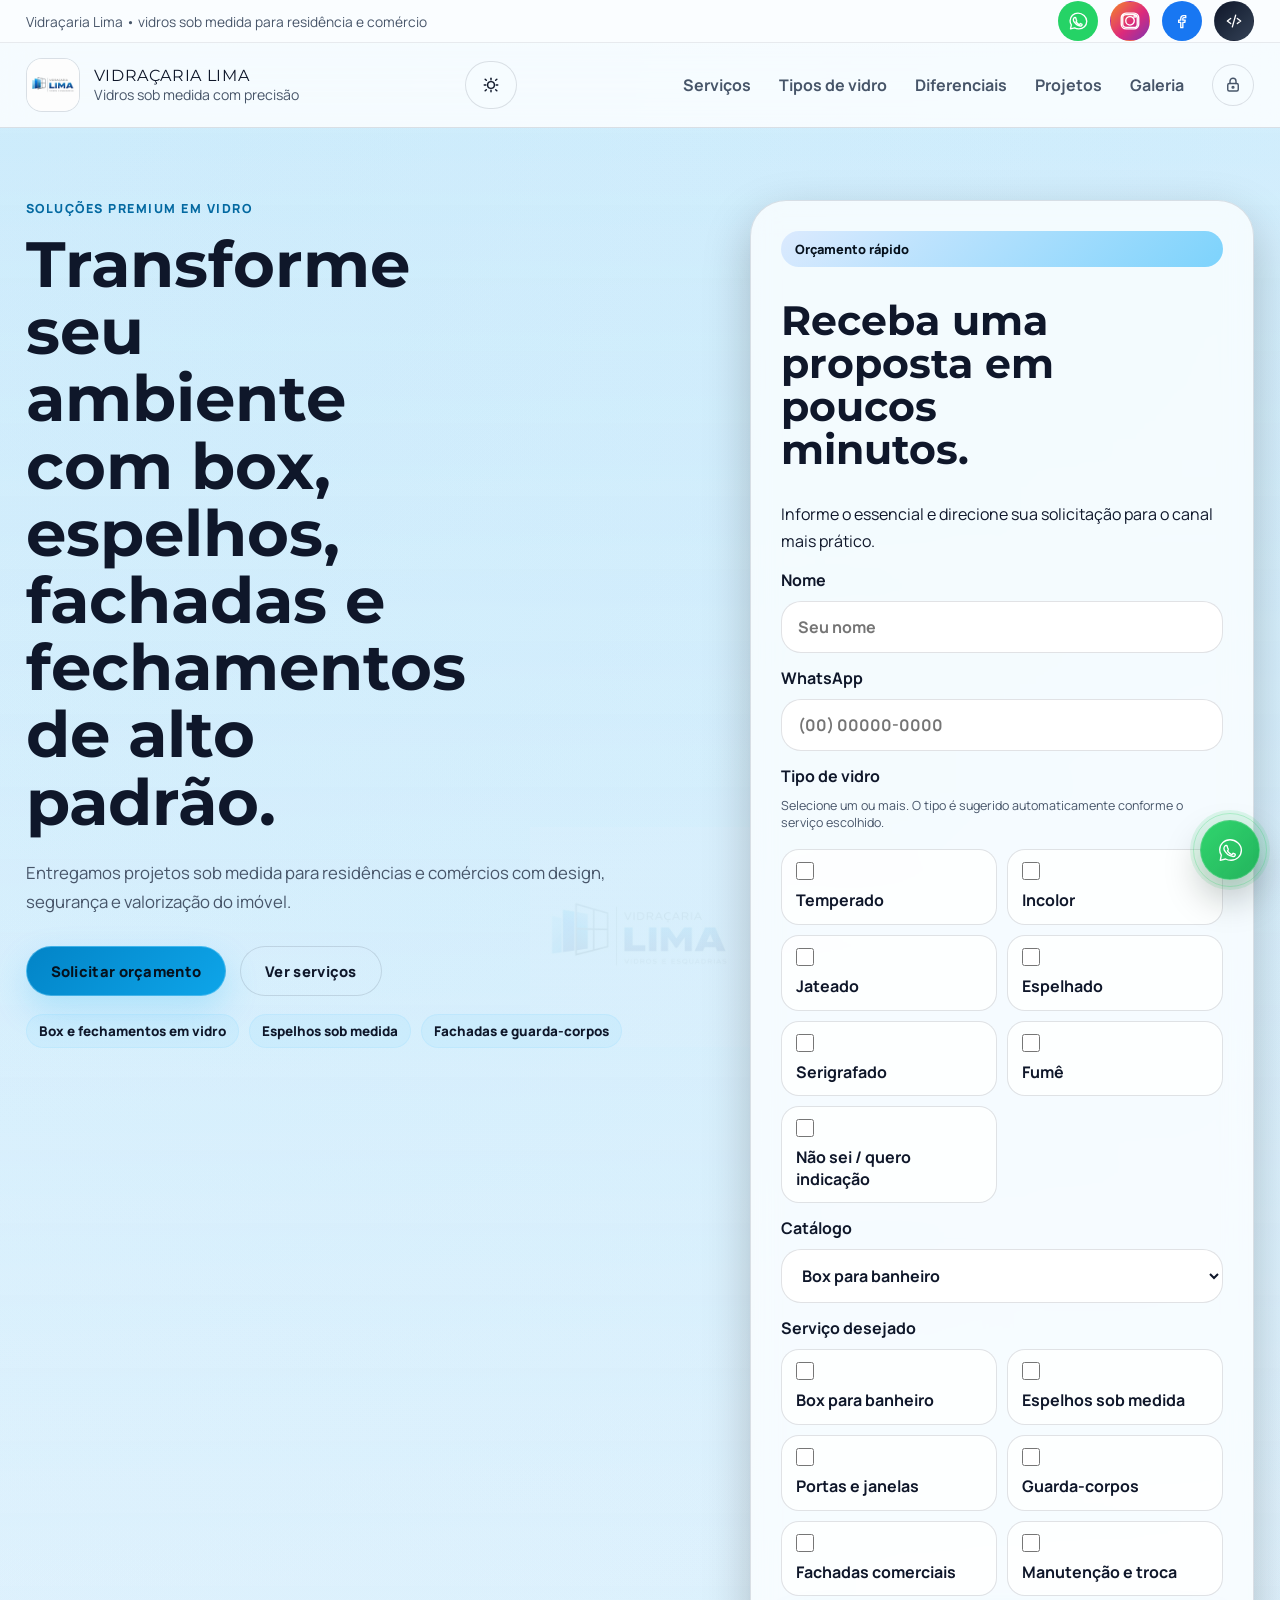
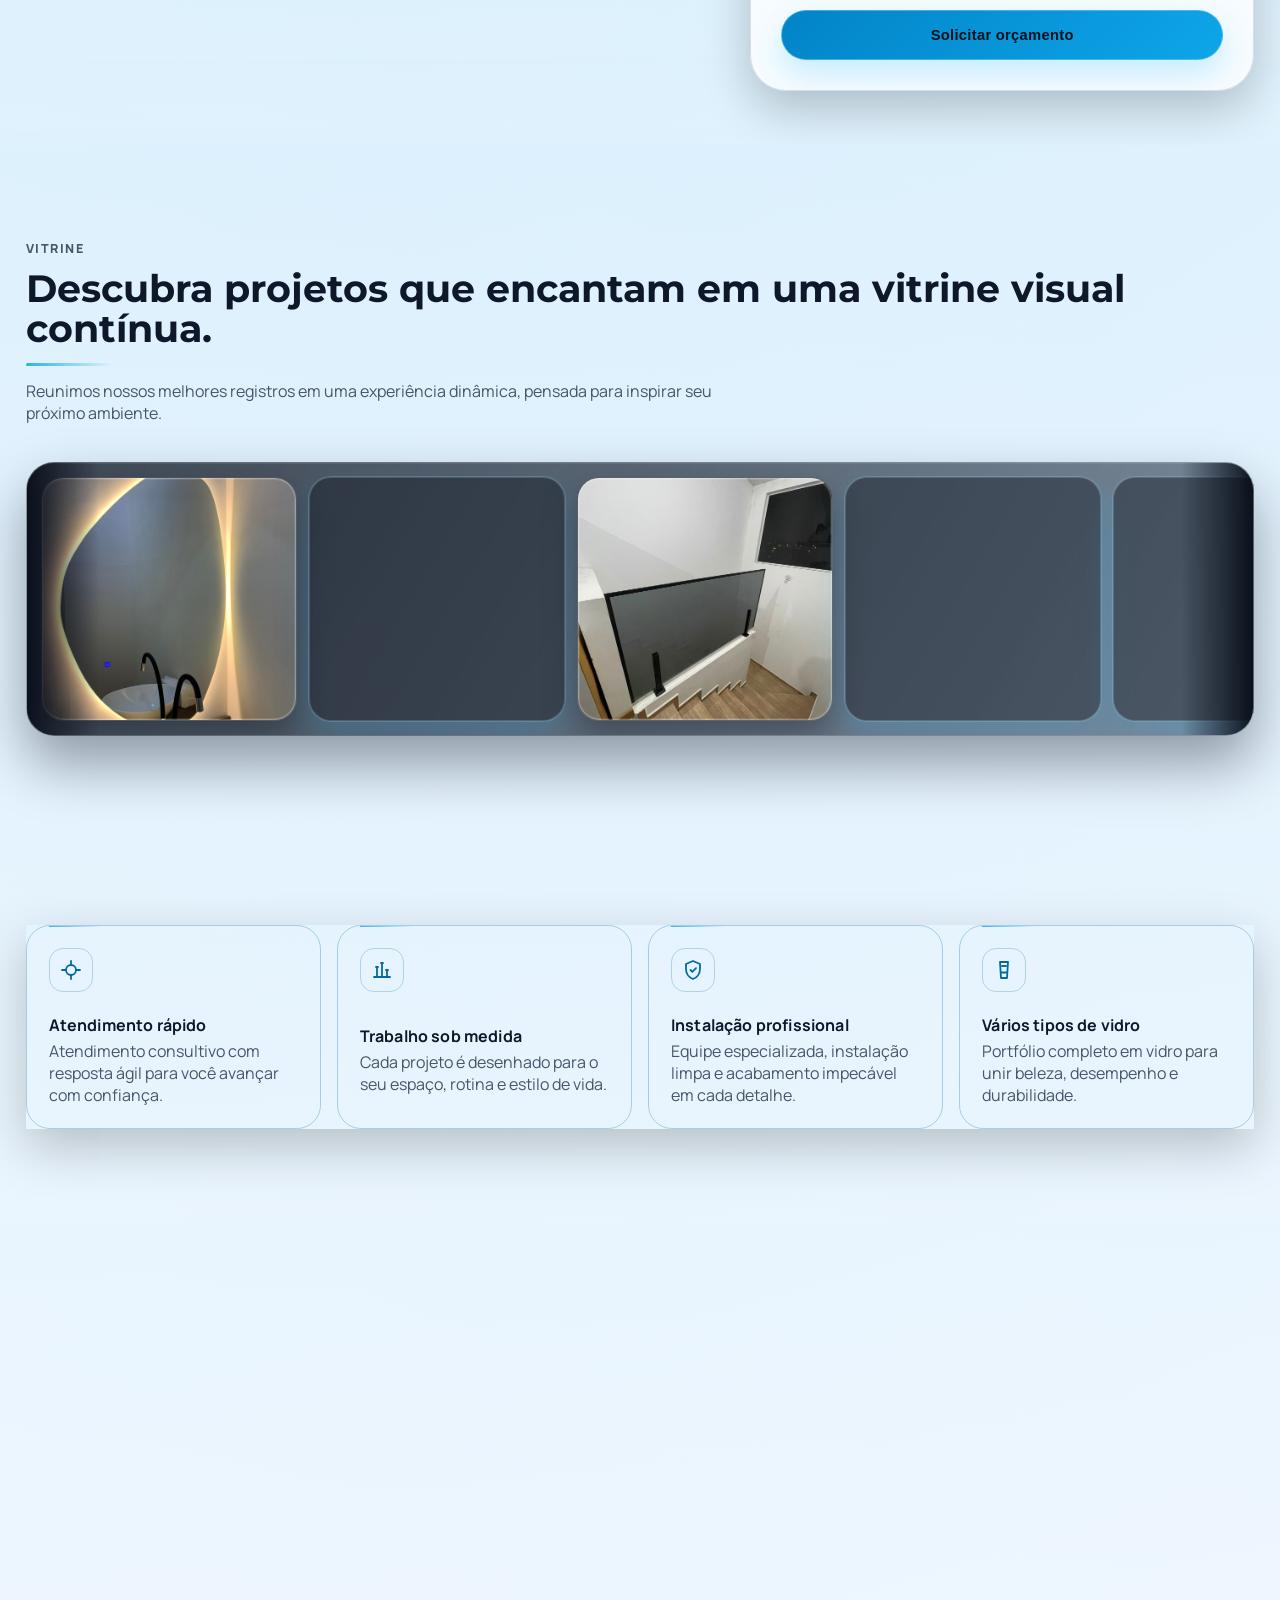
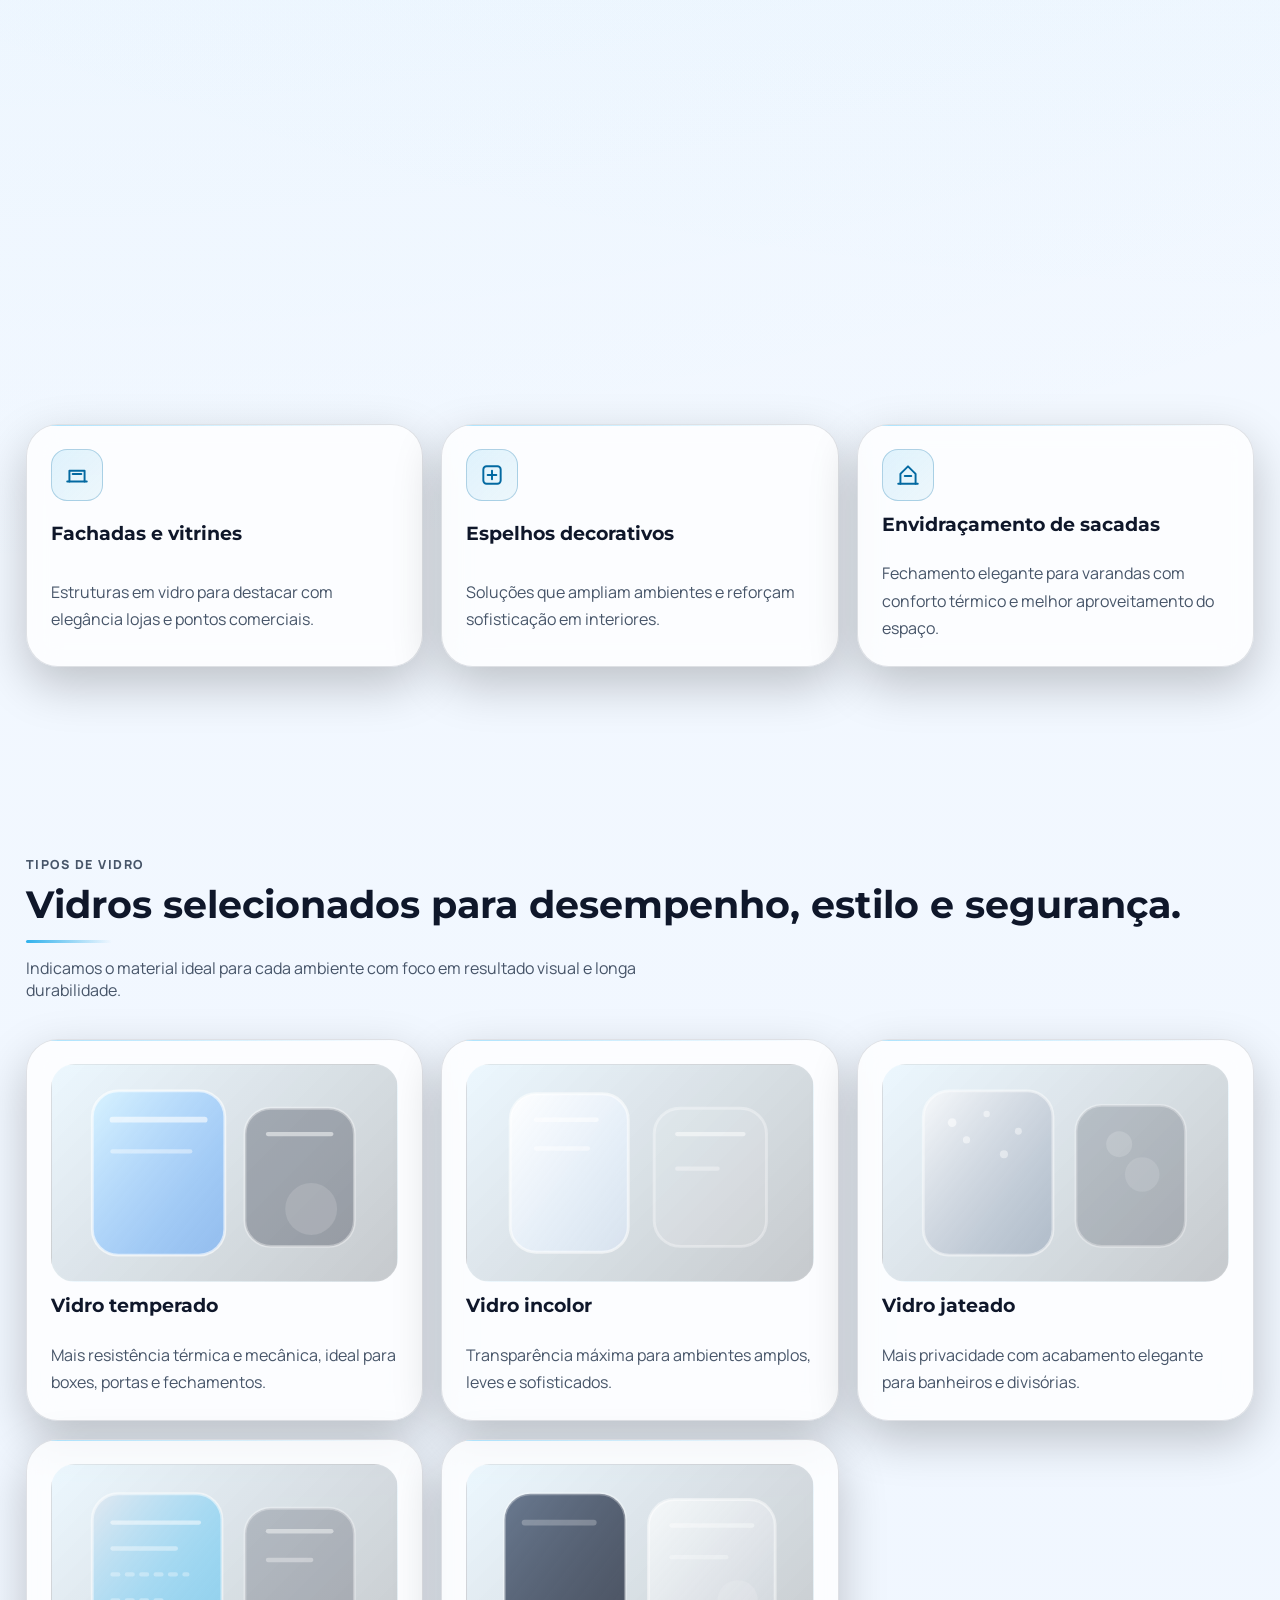
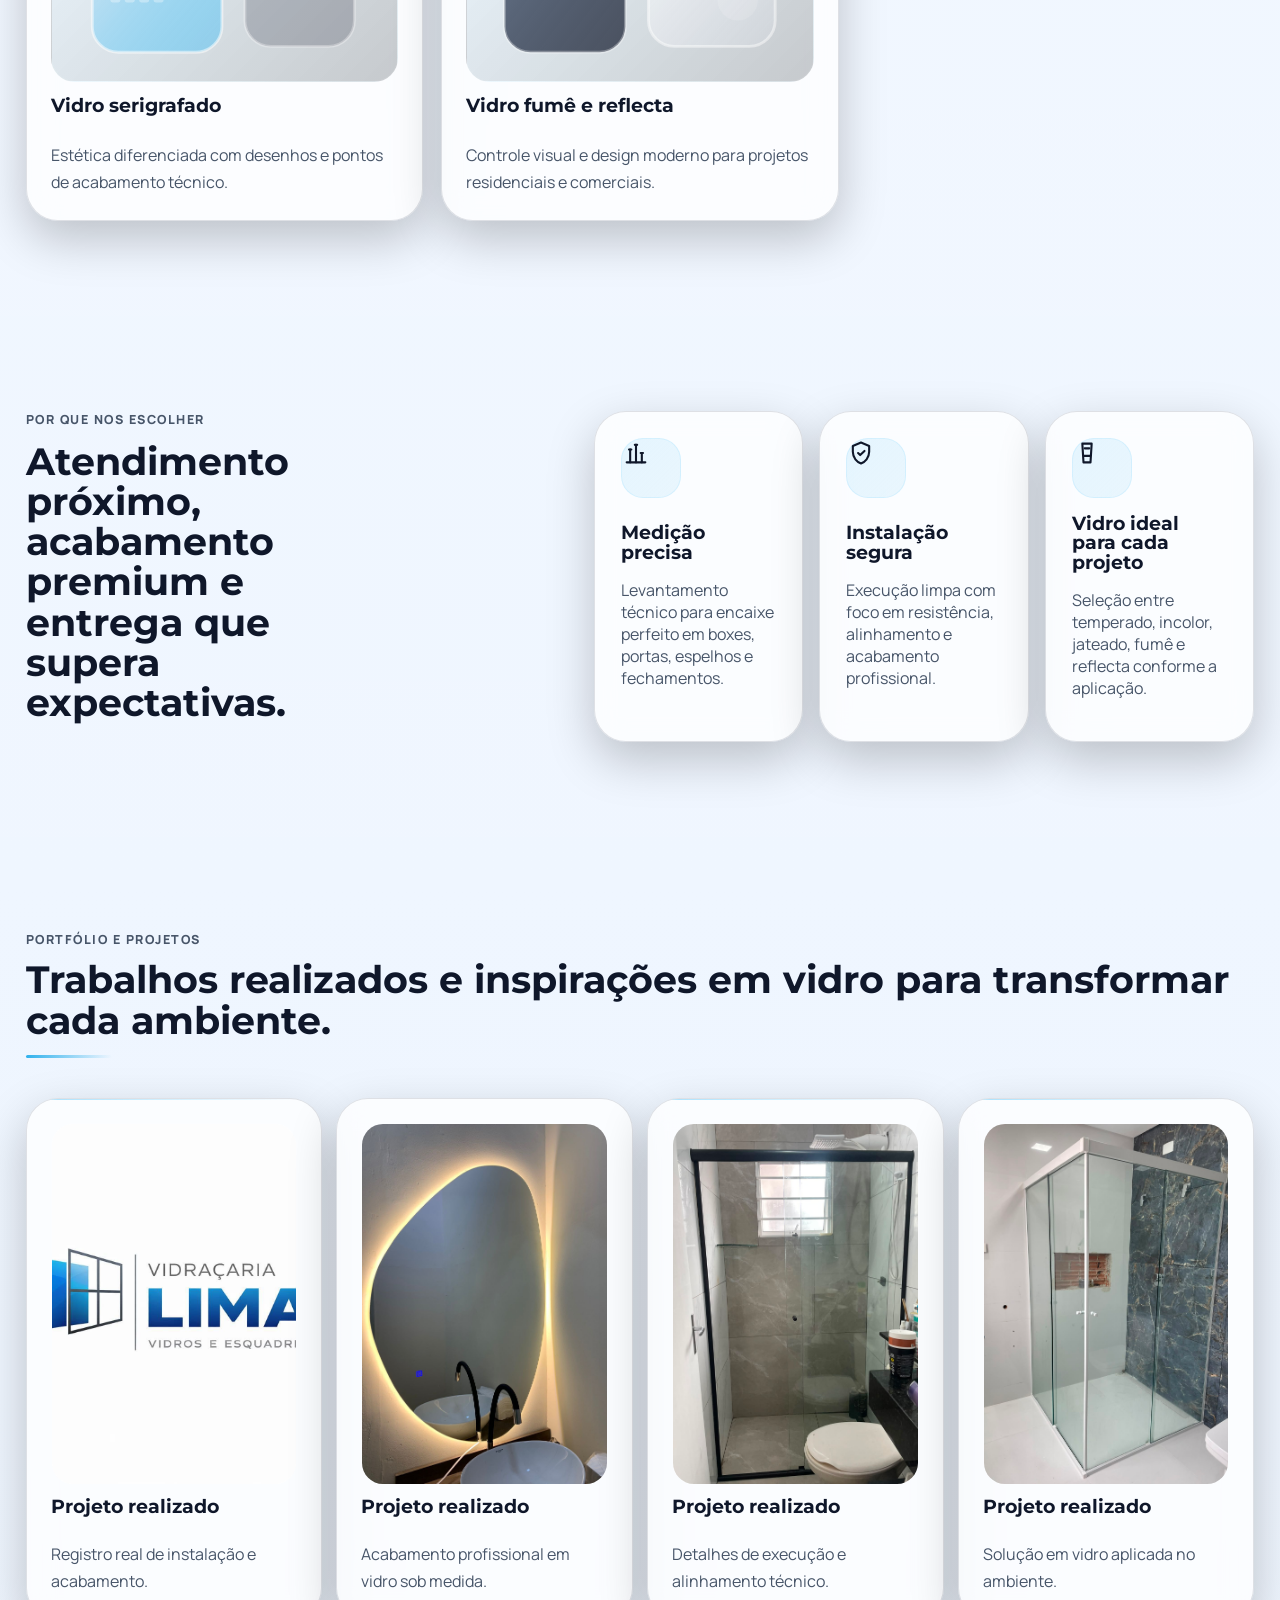
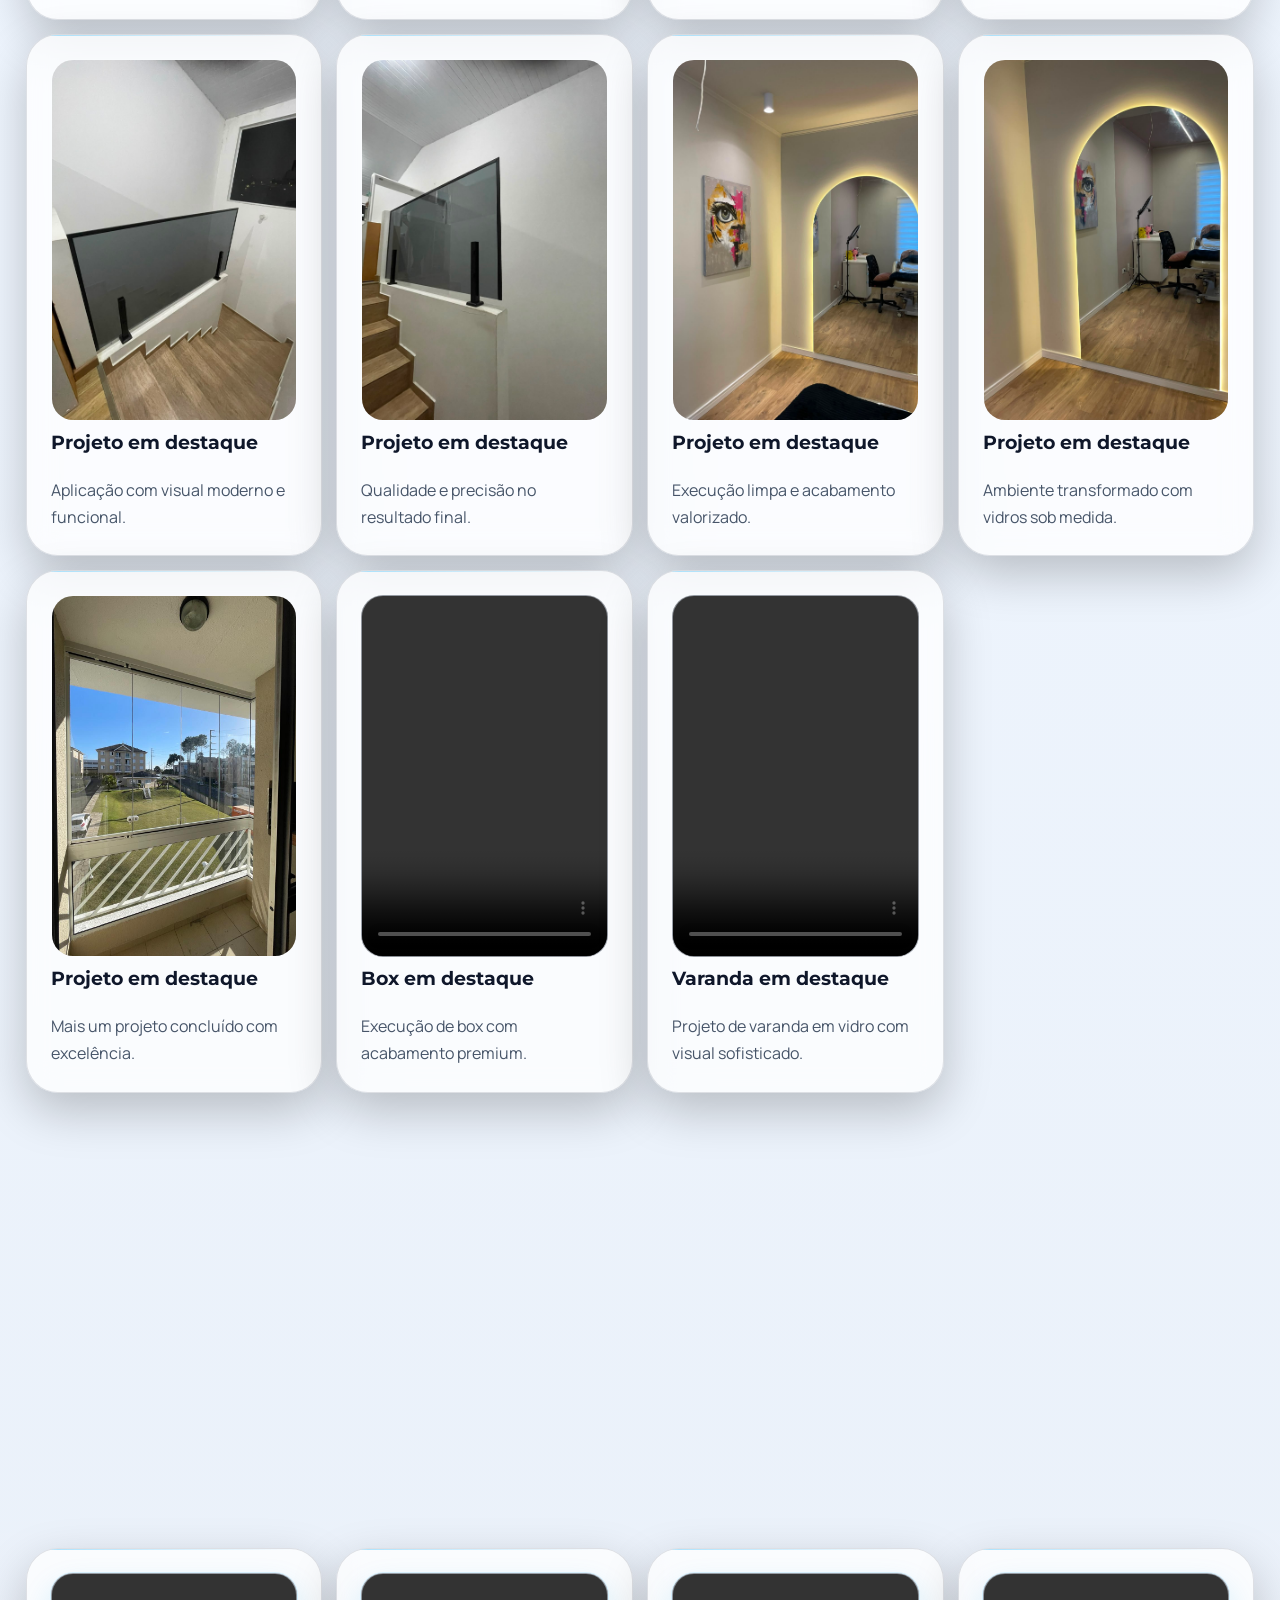
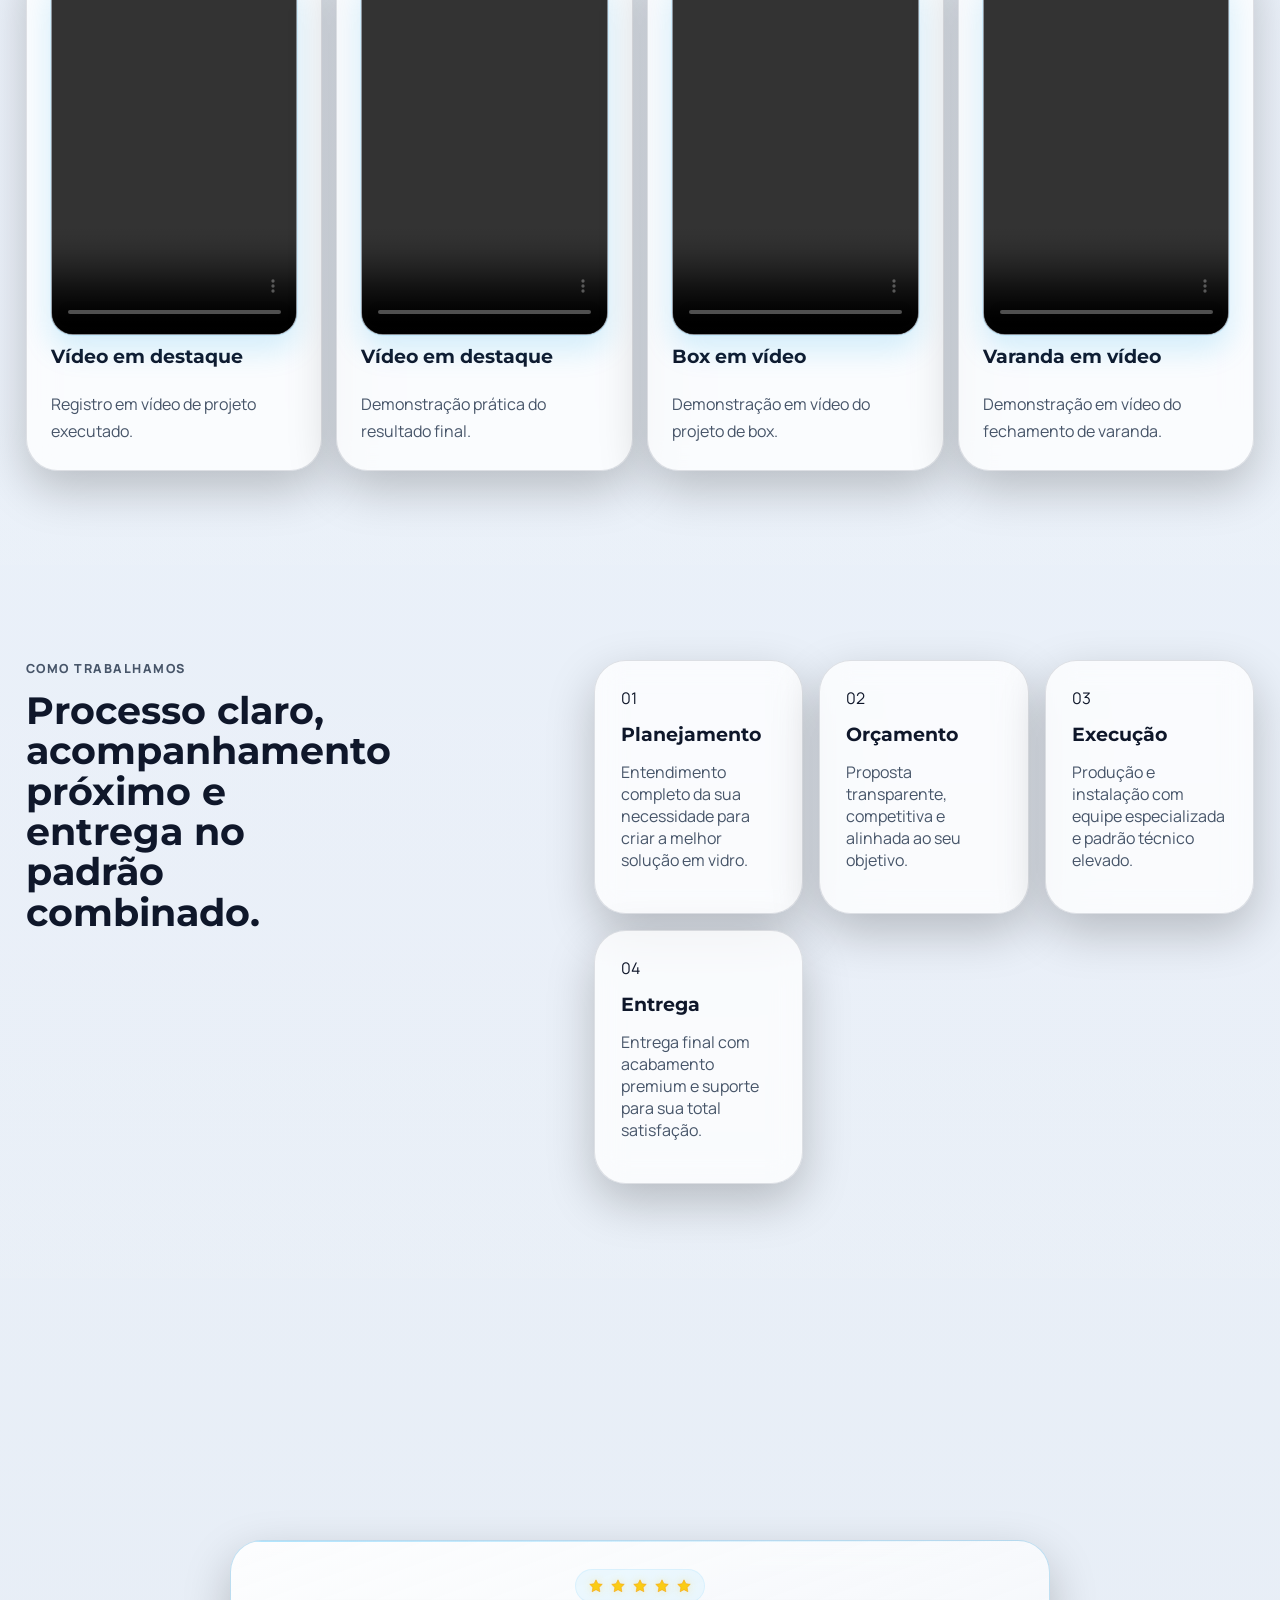
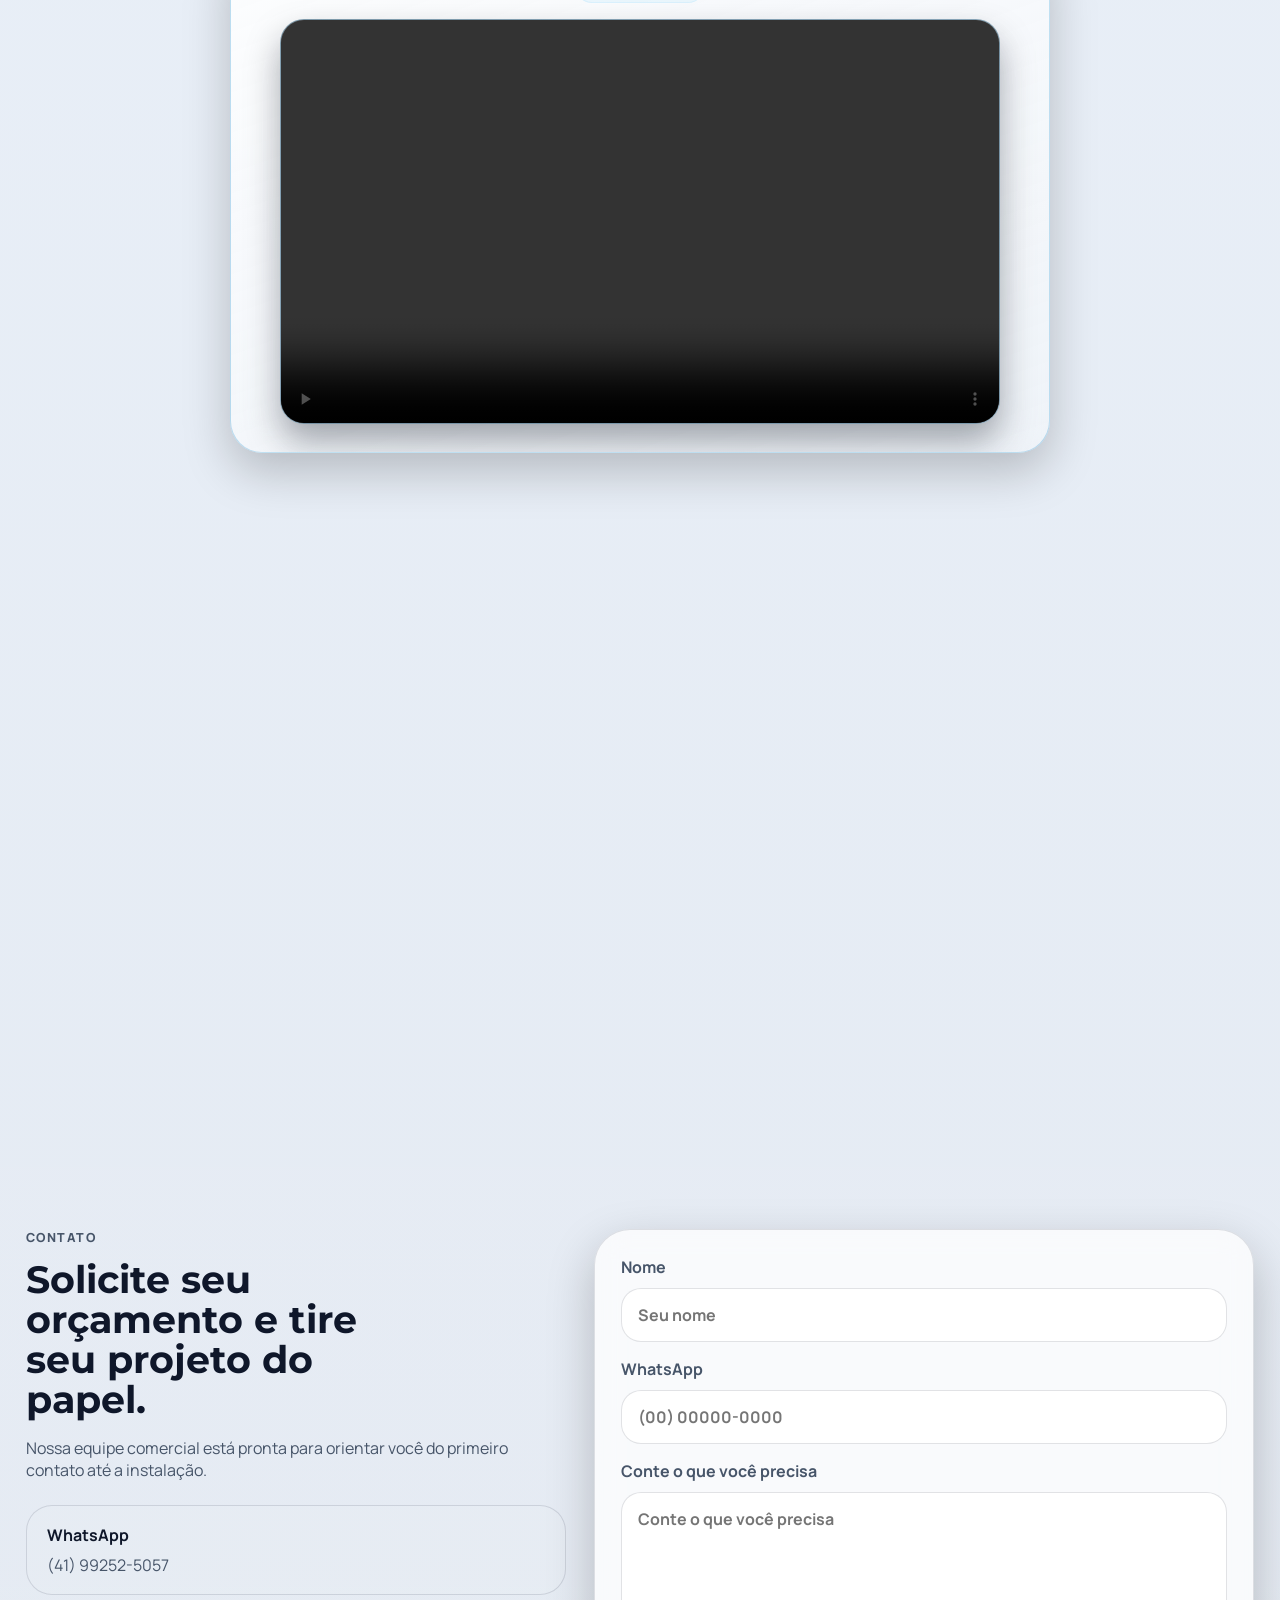
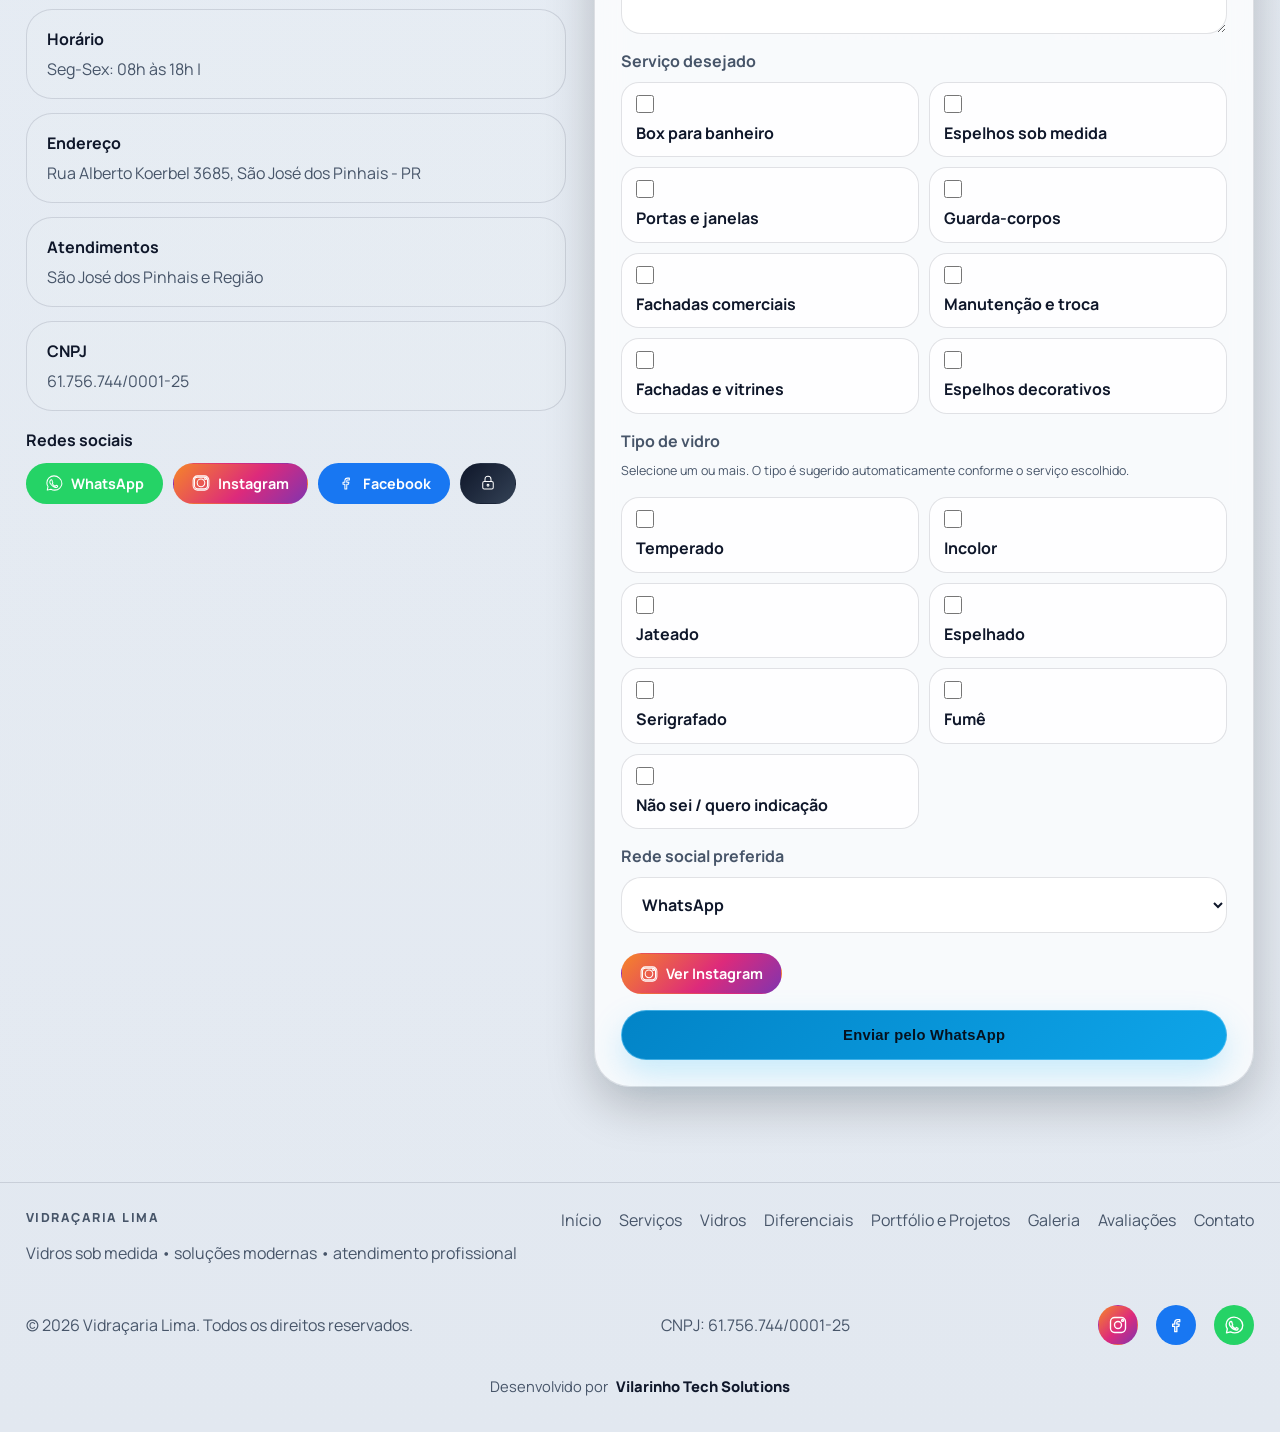
==== commit 77e33839: "Adiciona tag Google Ads e ajusta layout/mobile" ====
--- a/index.html
+++ b/index.html
@@ -8,6 +8,20 @@
       content="Vidraçaria Lima - soluções em vidro sob medida para residências e empresas com acabamento profissional."
     />
     <title>Vidraçaria Lima | Soluções em vidro sob medida</title>
+    <!-- Google tag (gtag.js) -->
+    <script
+      async
+      src="https://www.googletagmanager.com/gtag/js?id=AW-18044176642"
+    ></script>
+    <script>
+      window.dataLayer = window.dataLayer || [];
+      function gtag() {
+        dataLayer.push(arguments);
+      }
+      gtag("js", new Date());
+
+      gtag("config", "AW-18044176642");
+    </script>
     <link rel="preconnect" href="https://fonts.googleapis.com" />
     <link rel="preconnect" href="https://fonts.gstatic.com" crossorigin />
     <link
--- a/styles.css
+++ b/styles.css
@@ -1550,6 +1550,19 @@
   mix-blend-mode: screen;
   transform: translateX(-165%) skewX(-16deg);
   animation: glassShine 5.8s ease-in-out infinite;
+}
+
+.media-card.media-card-no-blue-point::before {
+  display: none;
+}
+
+.accordion-gallery
+  .media-card.media-card-no-blue-point.media-type-image
+  .media-frame::before,
+.accordion-gallery
+  .media-card.media-card-no-blue-point.media-type-image
+  .media-frame::after {
+  display: none;
 }
 
 .loop-item img,
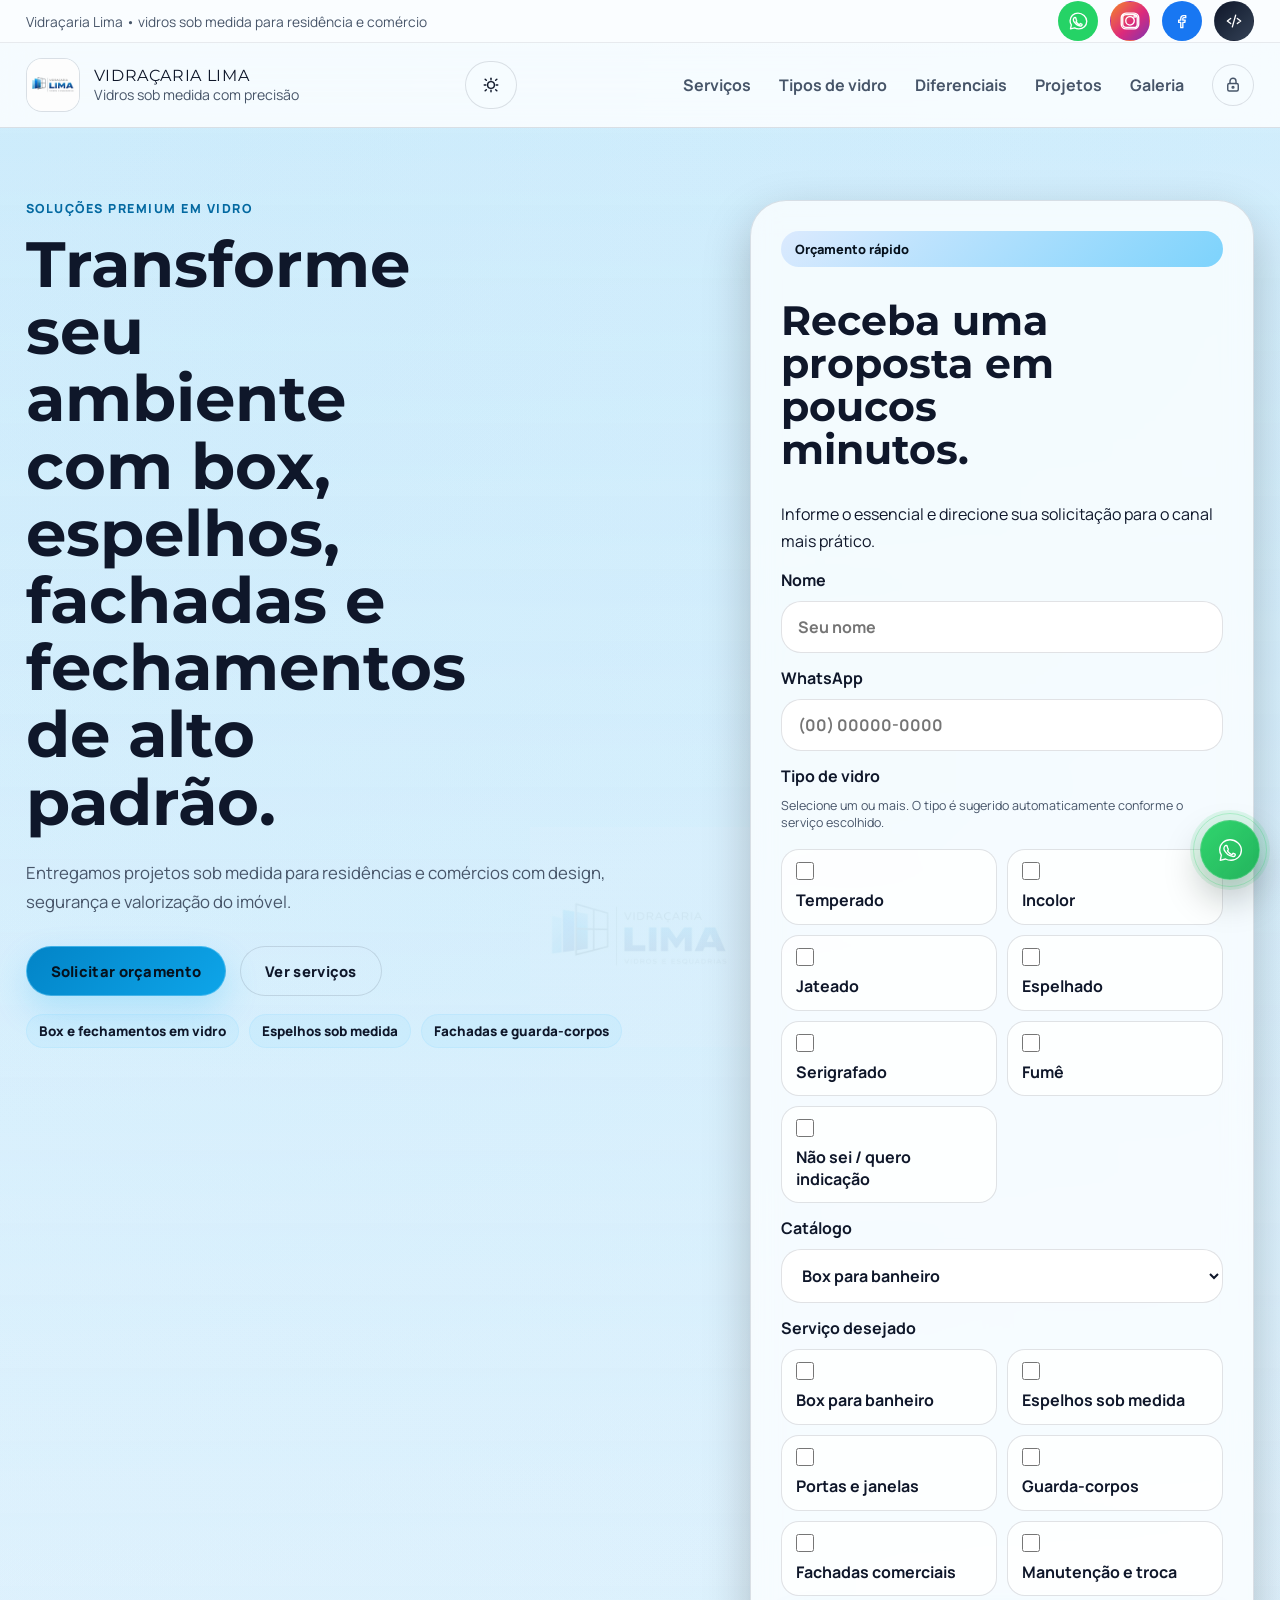
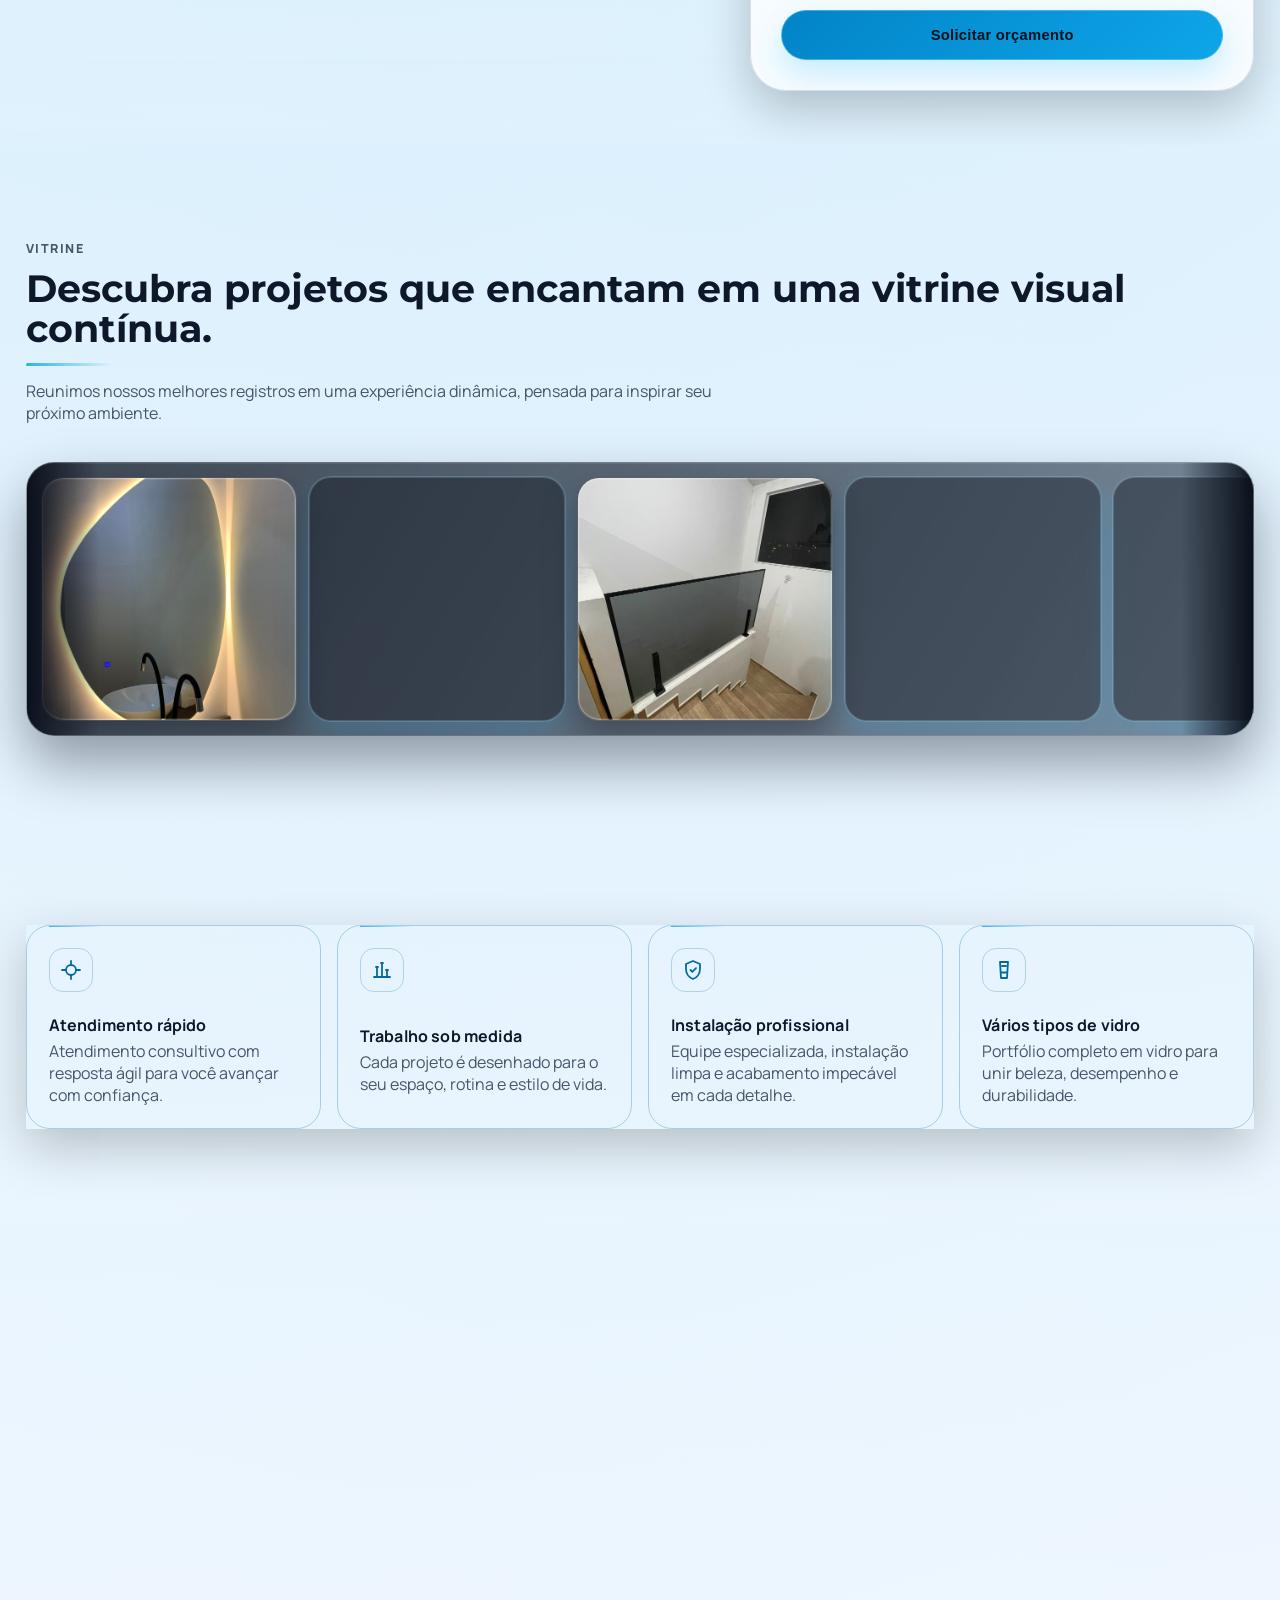
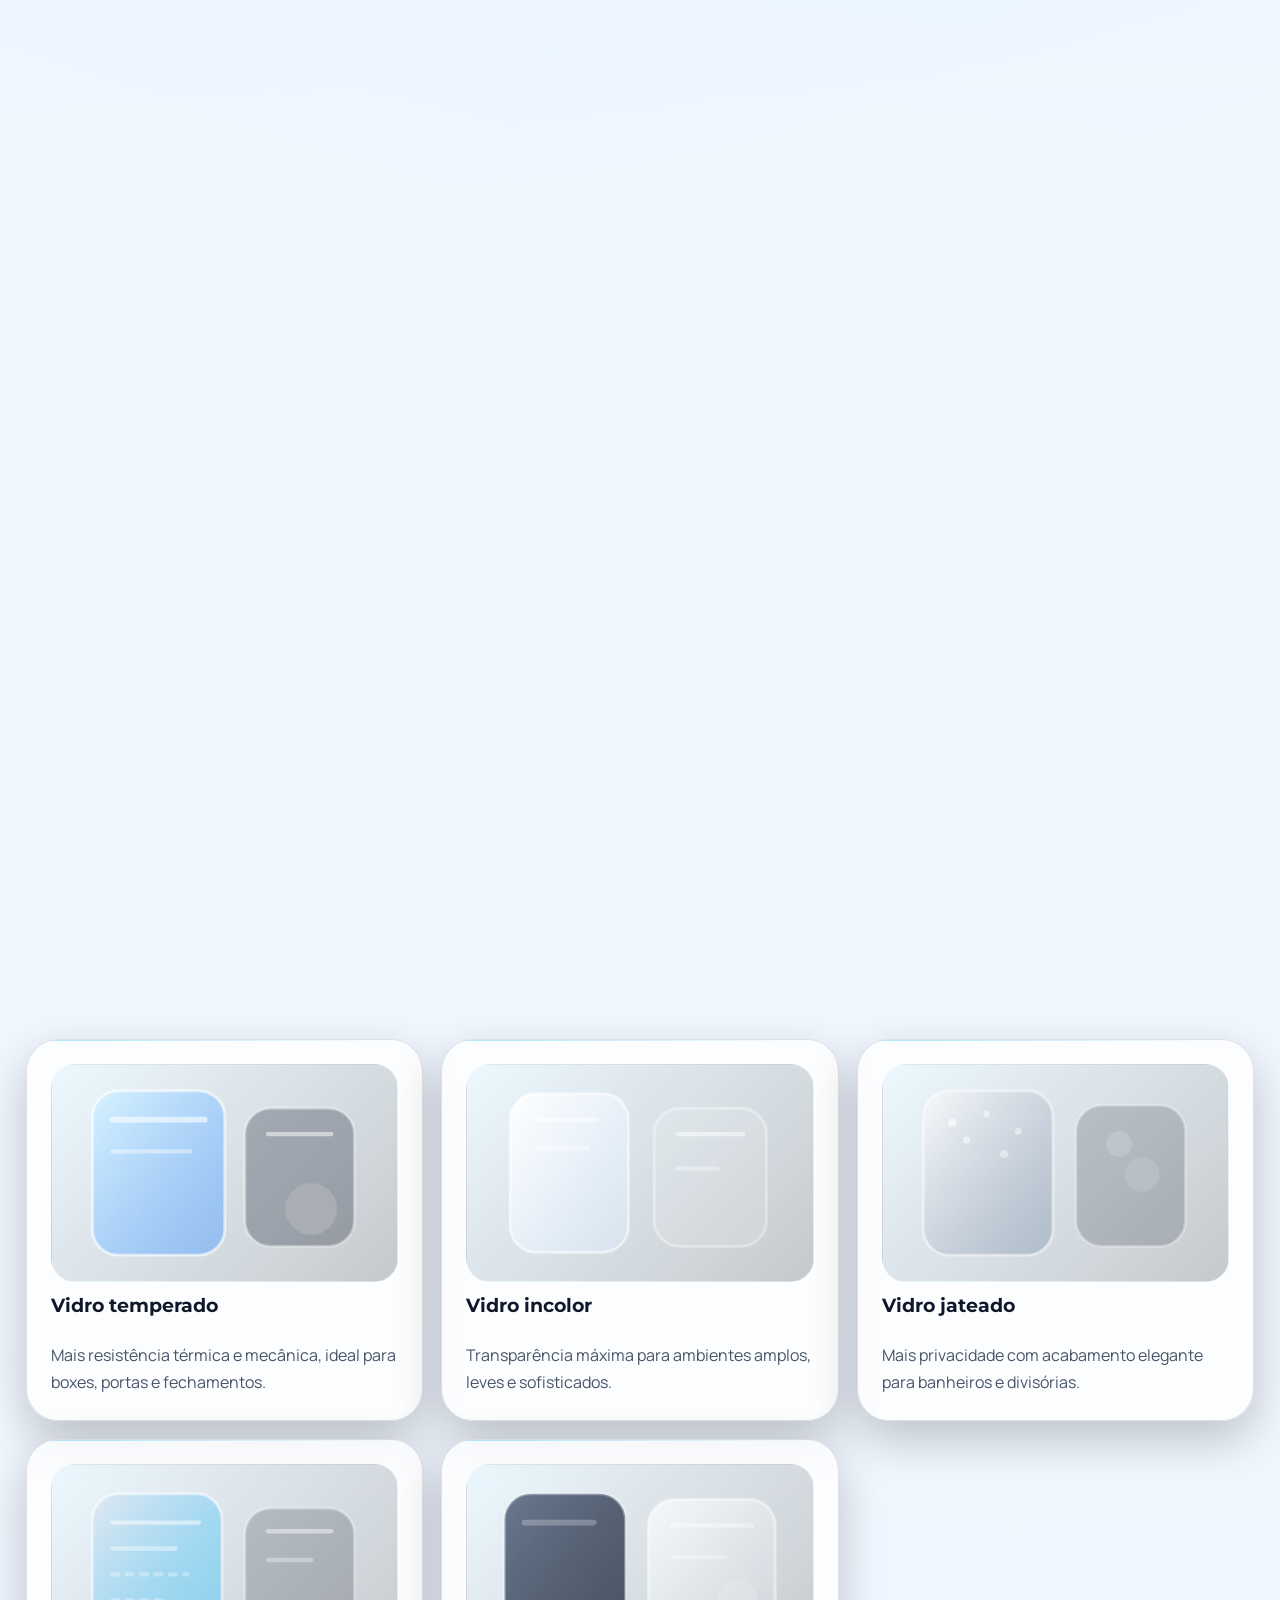
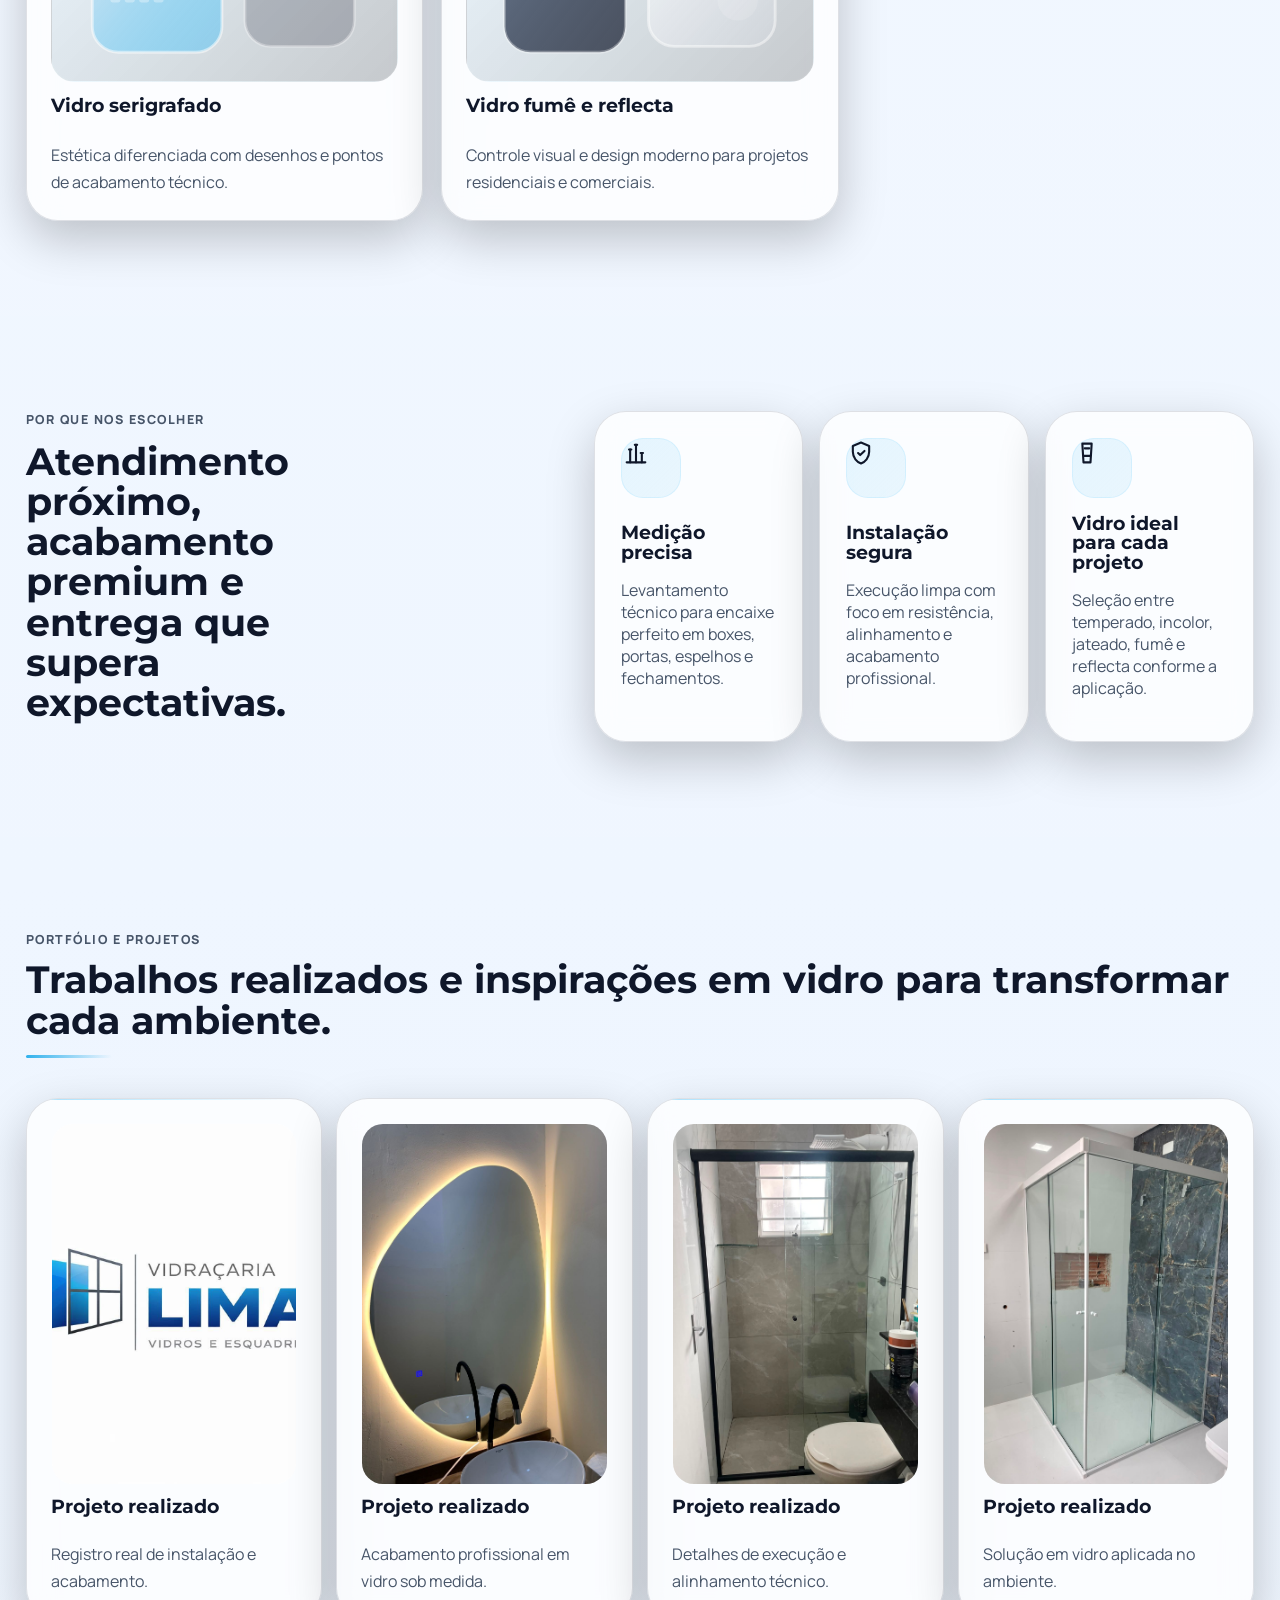
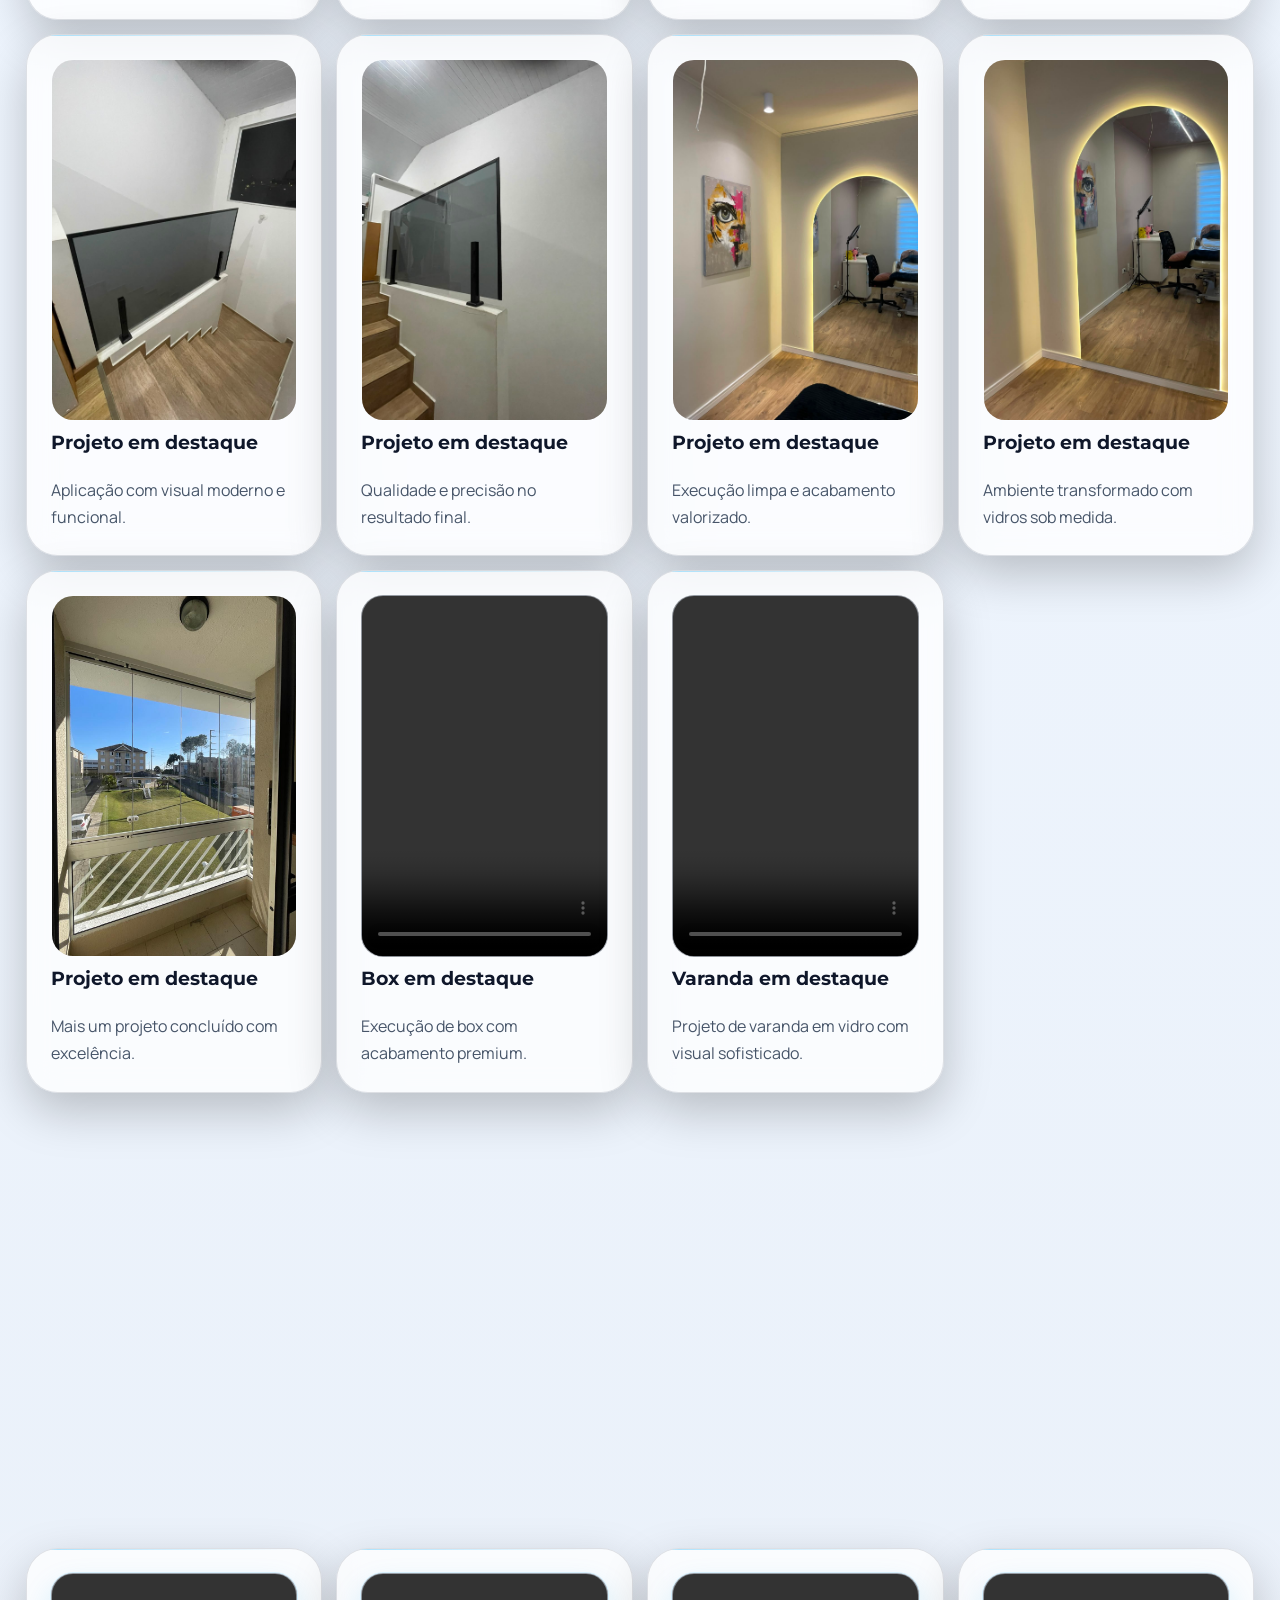
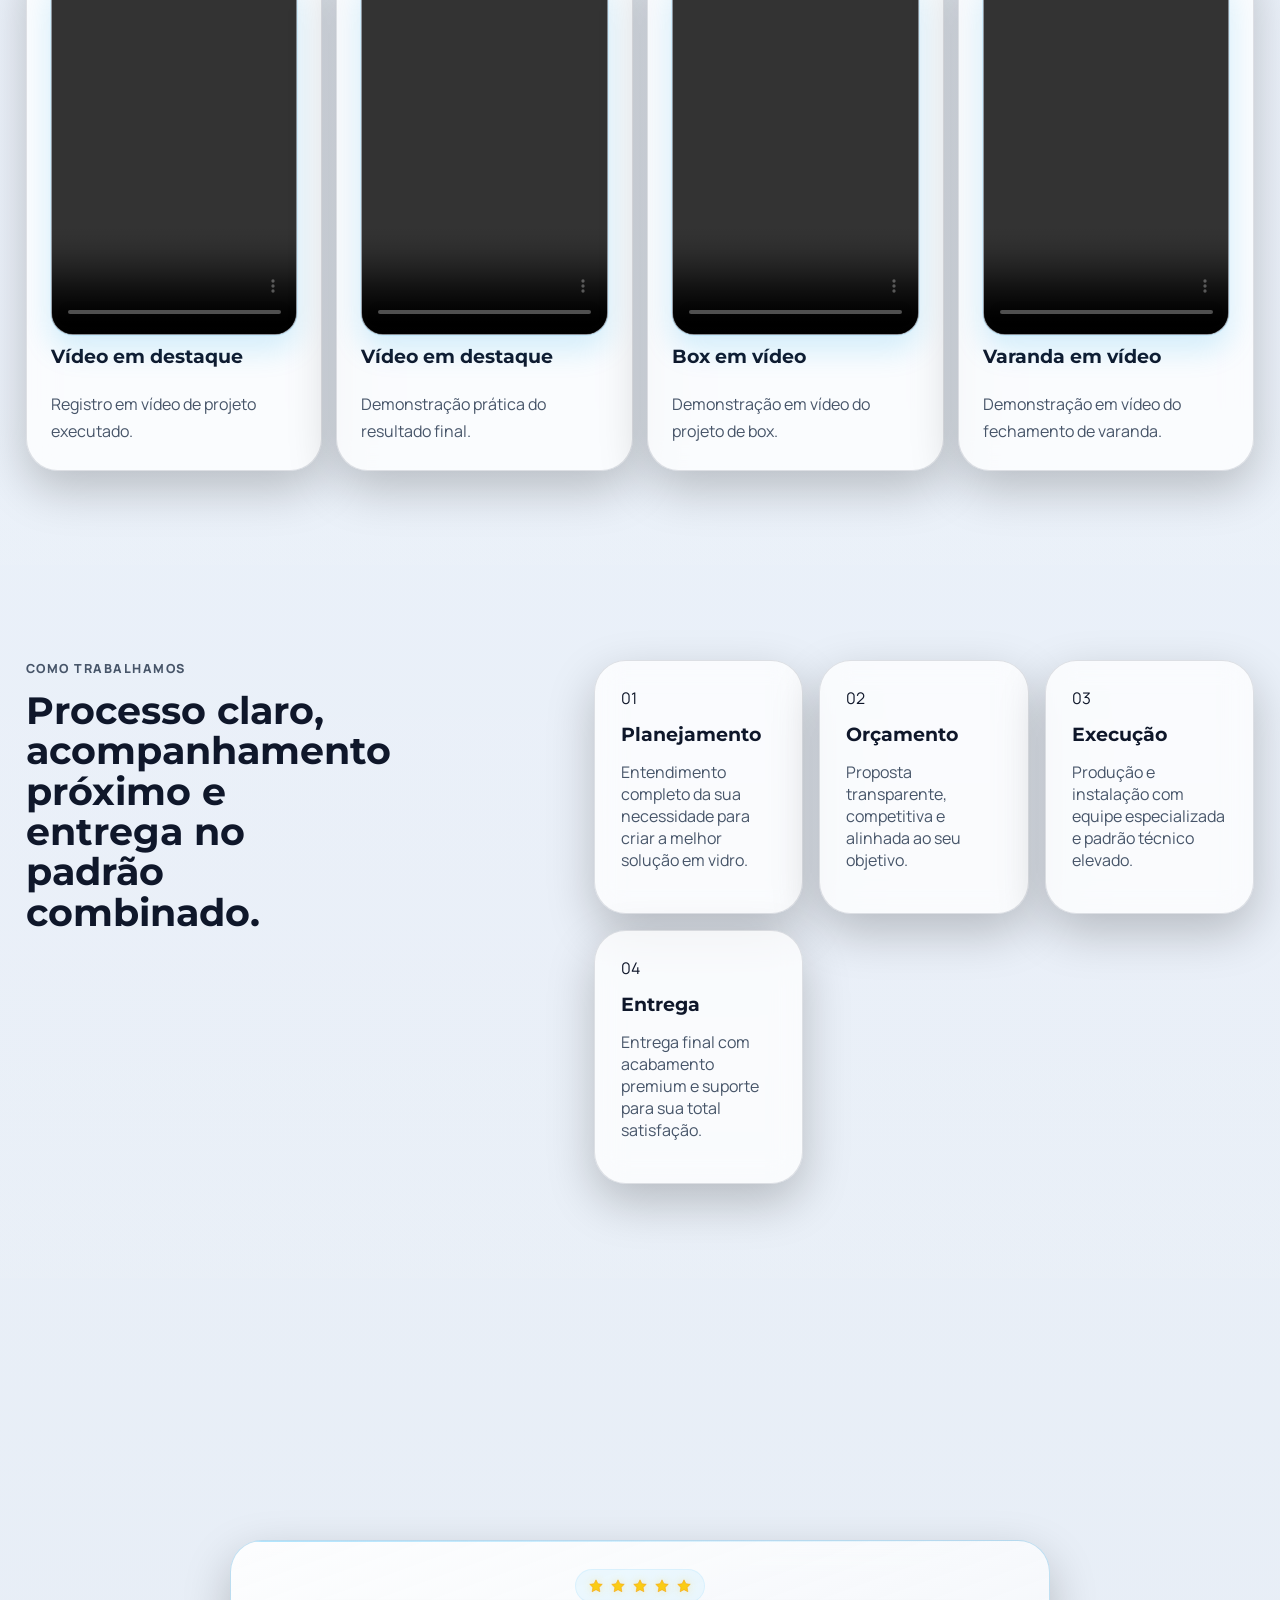
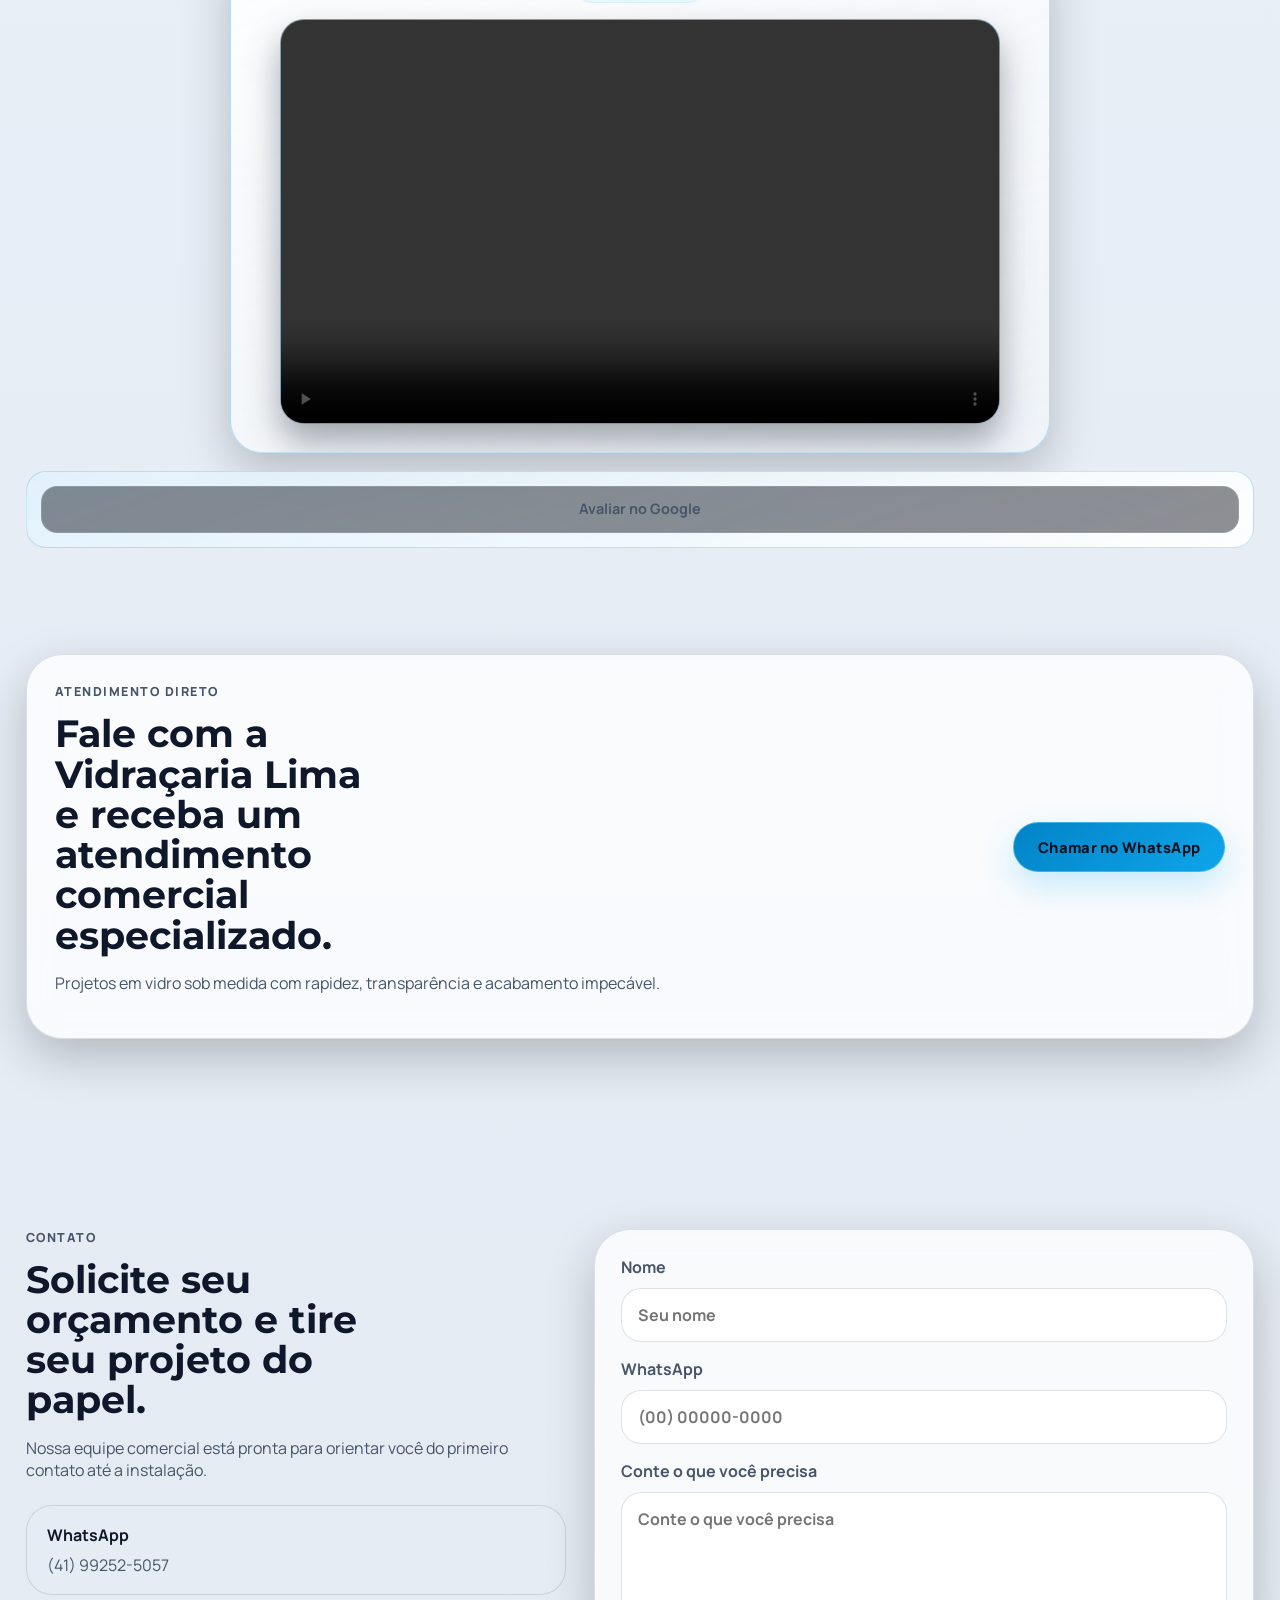
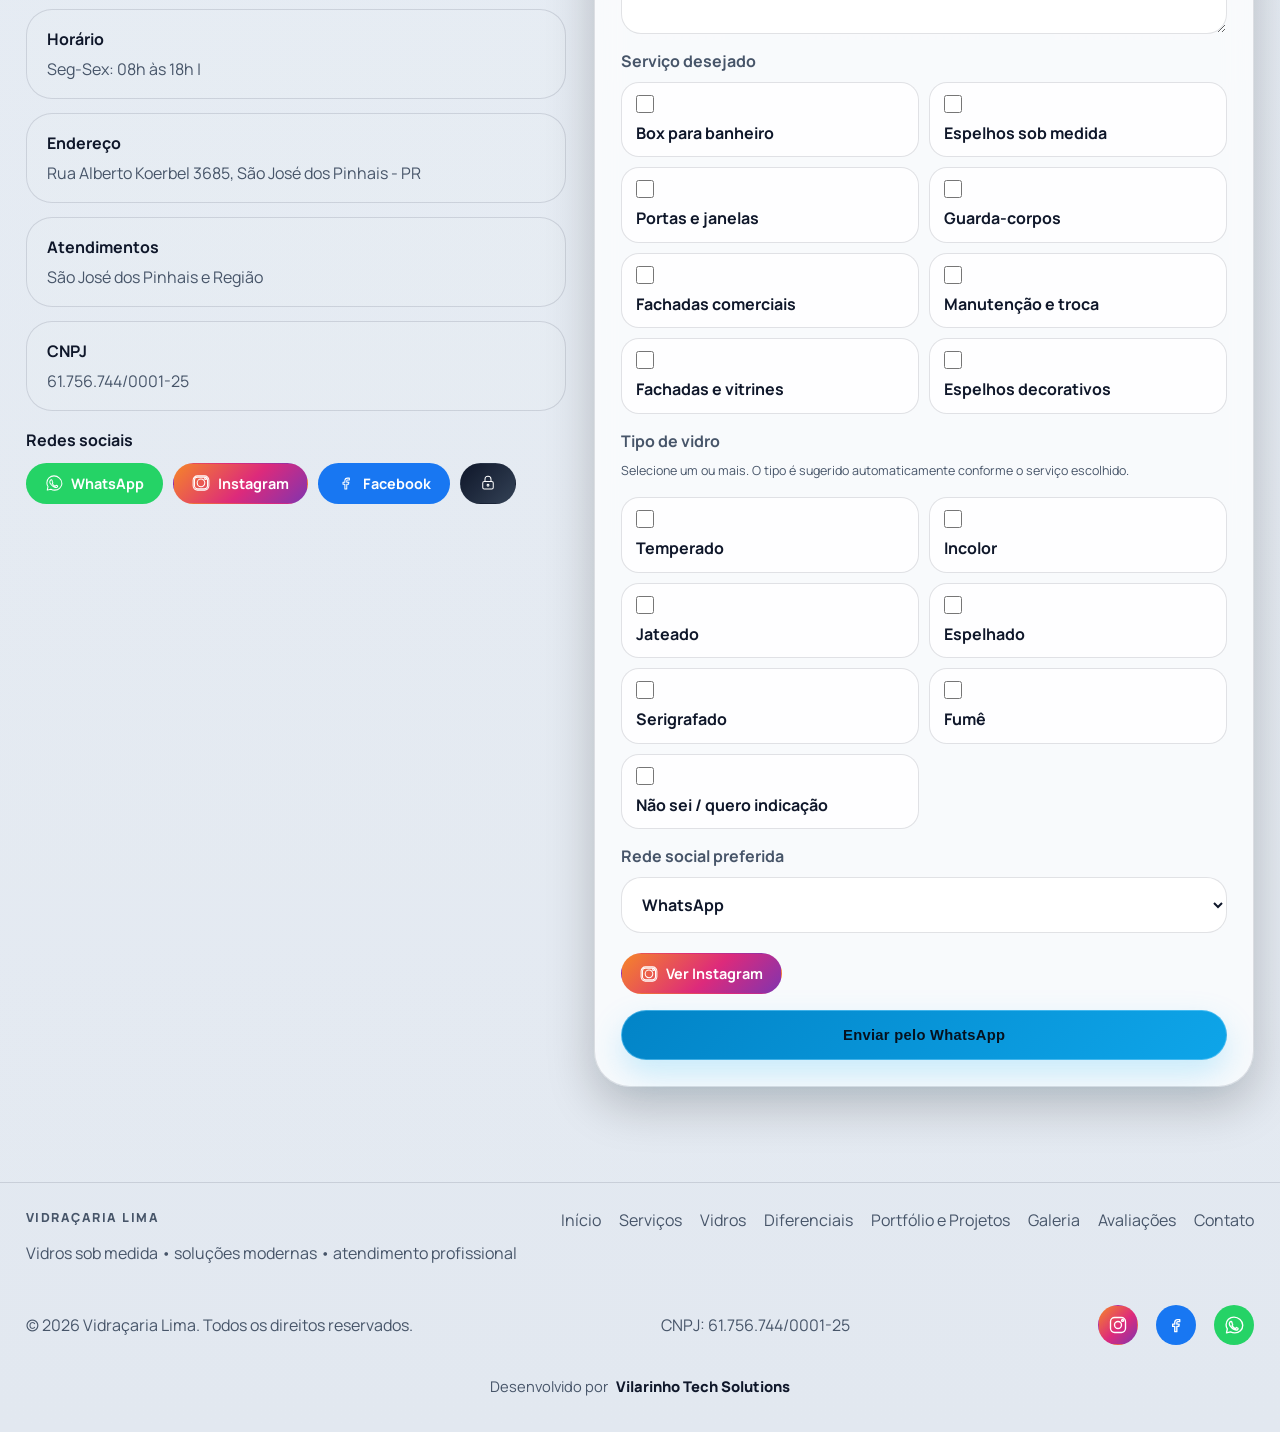
==== commit 36df50f1: "Adiciona snippet de conversao Google Ads" ====
--- a/index.html
+++ b/index.html
@@ -21,6 +21,24 @@
       gtag("js", new Date());
 
       gtag("config", "AW-18044176642");
+    </script>
+    <!-- Event snippet for Compra conversion page
+In your html page, add the snippet and call gtag_report_conversion when someone clicks on the chosen link or button. -->
+    <script>
+      function gtag_report_conversion(url) {
+        var callback = function () {
+          if (typeof url != "undefined") {
+            window.location = url;
+          }
+        };
+        gtag("event", "conversion", {
+          send_to: "AW-18044176642/UT1YCOvsppocEIKSkZxD",
+          transaction_id: "",
+          event_callback: callback,
+          // 'new_customer': true /* calculate dynamically, populate with true/false */,
+        });
+        return false;
+      }
     </script>
     <link rel="preconnect" href="https://fonts.googleapis.com" />
     <link rel="preconnect" href="https://fonts.gstatic.com" crossorigin />
@@ -1513,6 +1531,9 @@
               href="https://wa.me/5541992525057"
               target="_blank"
               rel="noopener noreferrer"
+              onclick="
+                return gtag_report_conversion('https://wa.me/5541992525057');
+              "
               >Chamar no WhatsApp</a
             >
           </div>
@@ -1535,6 +1556,11 @@
                   href="https://wa.me/5541992525057"
                   target="_blank"
                   rel="noopener noreferrer"
+                  onclick="
+                    return gtag_report_conversion(
+                      'https://wa.me/5541992525057',
+                    );
+                  "
                   >(41) 99252-5057</a
                 >
               </div>
@@ -1864,6 +1890,7 @@
       href="https://wa.me/5541992525057"
       target="_blank"
       rel="noopener noreferrer"
+      onclick="return gtag_report_conversion('https://wa.me/5541992525057');"
       aria-label="Ver redes sociais no WhatsApp"
       title="Ver redes sociais no WhatsApp"
     >
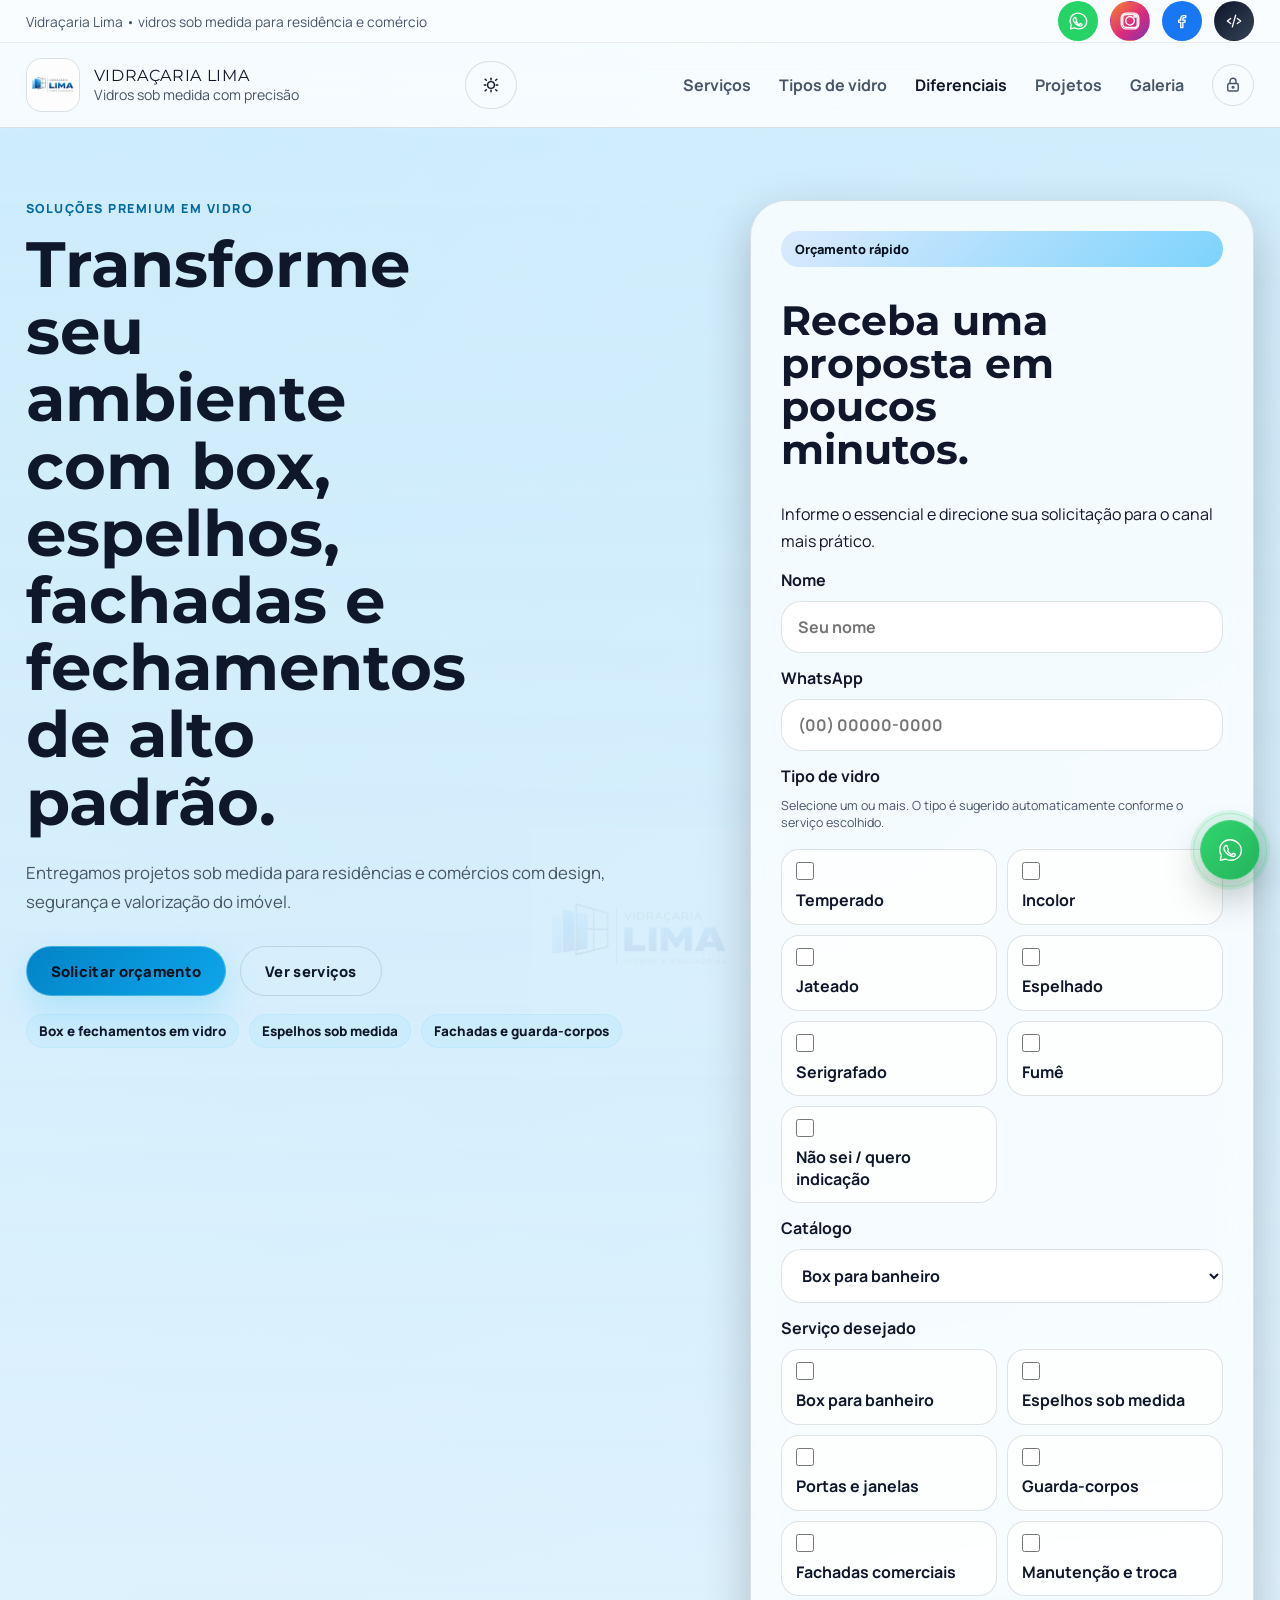
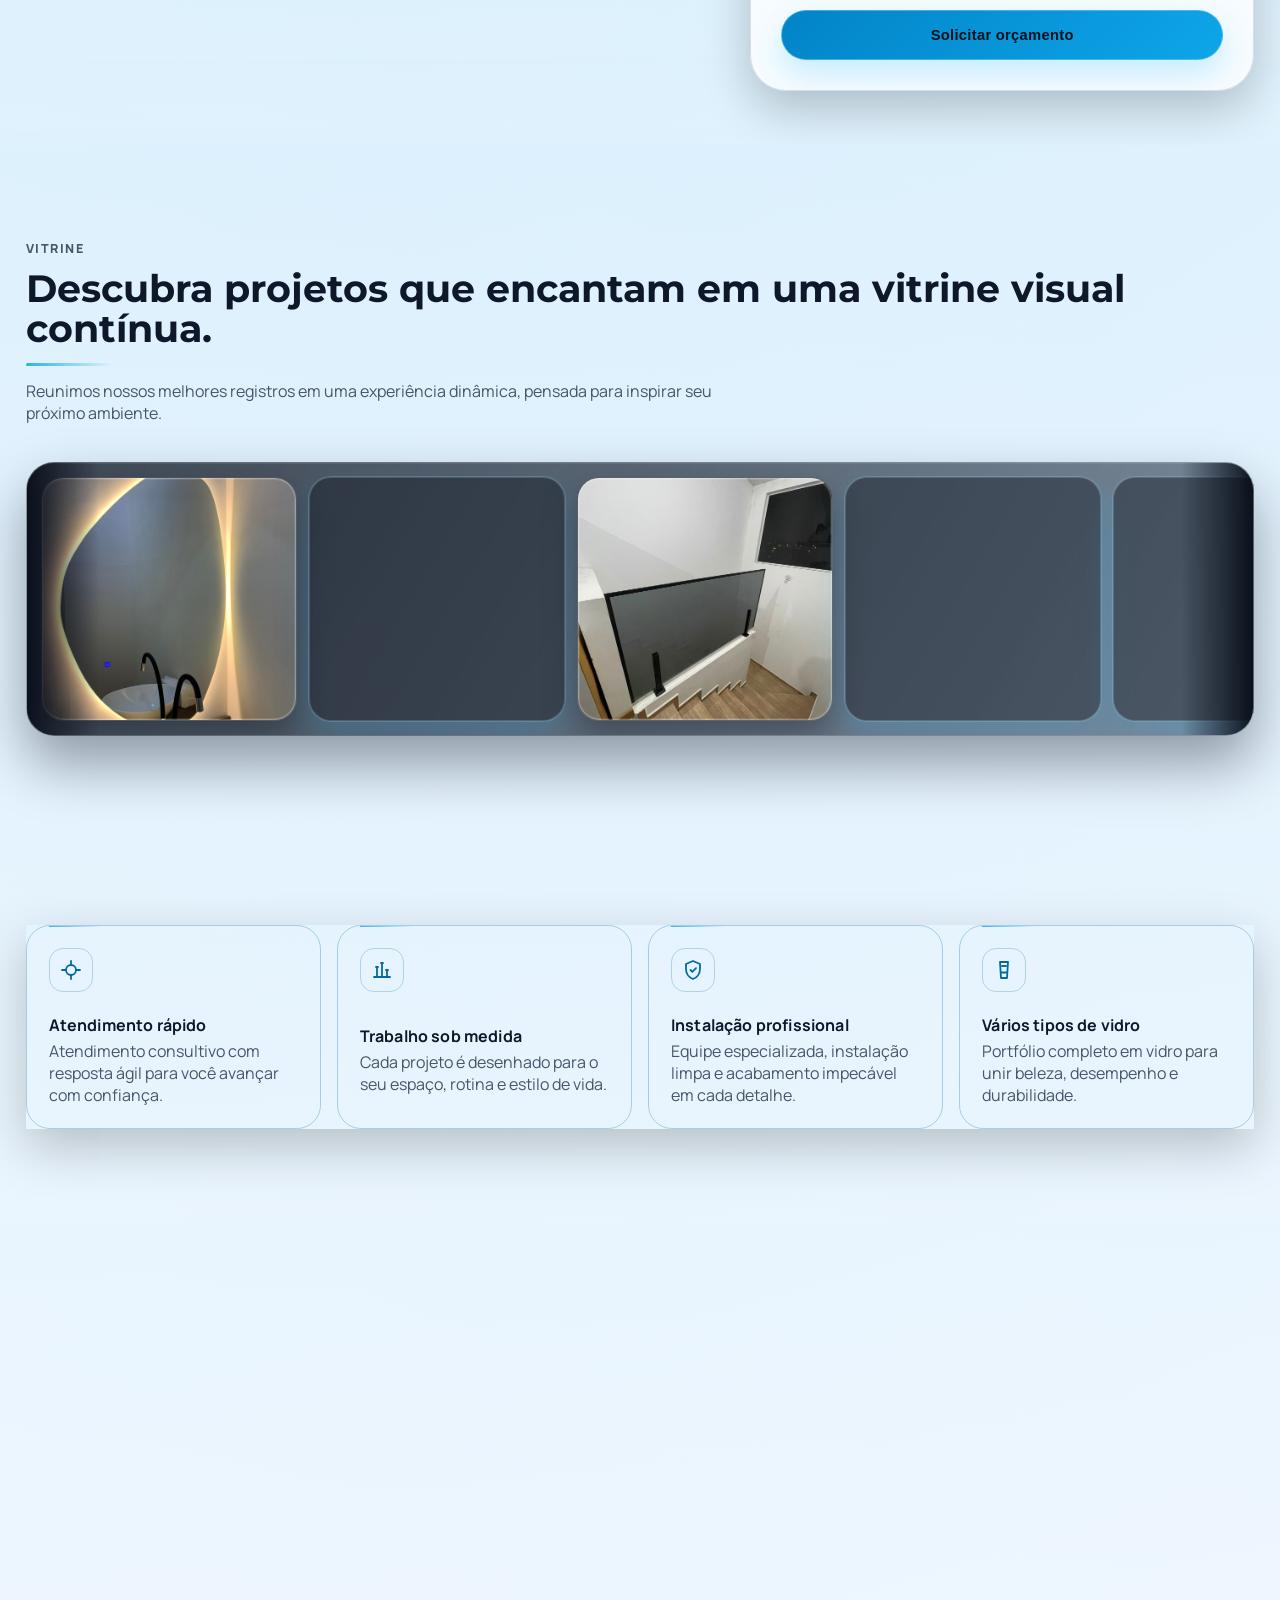
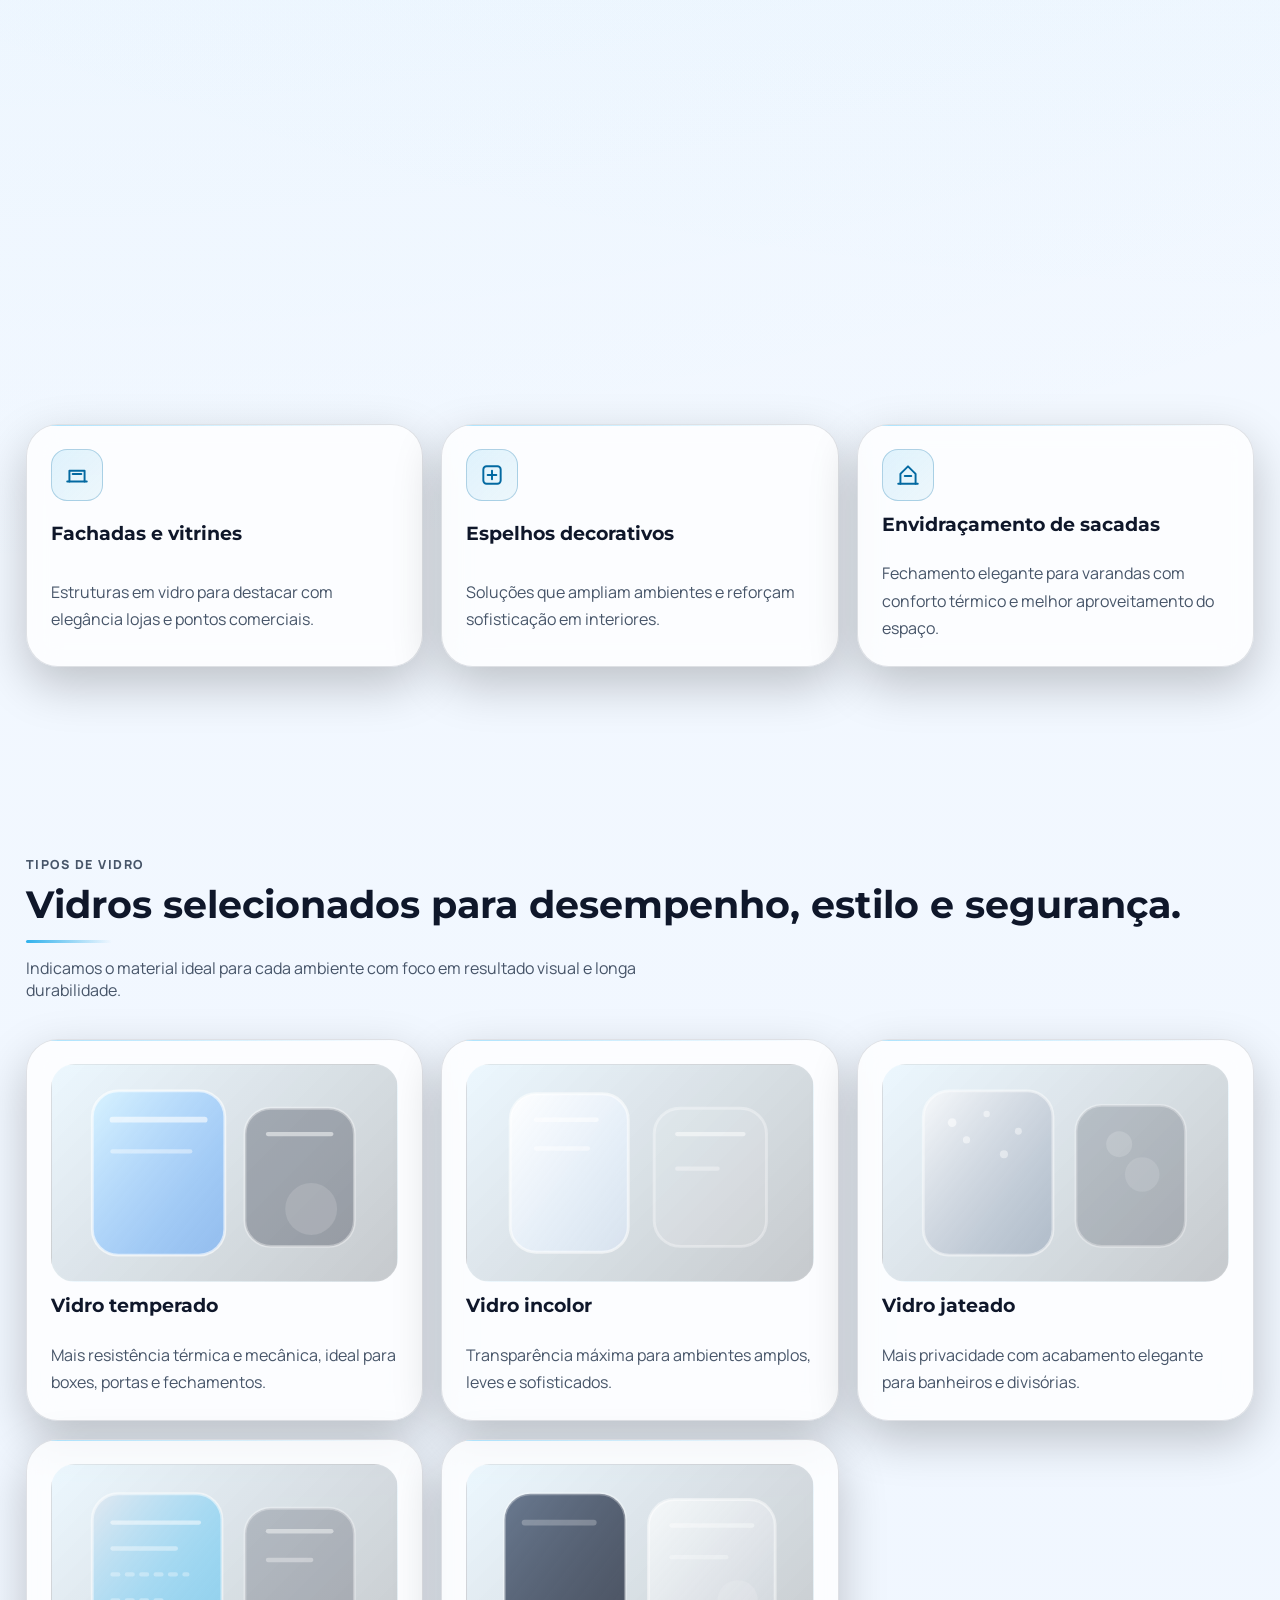
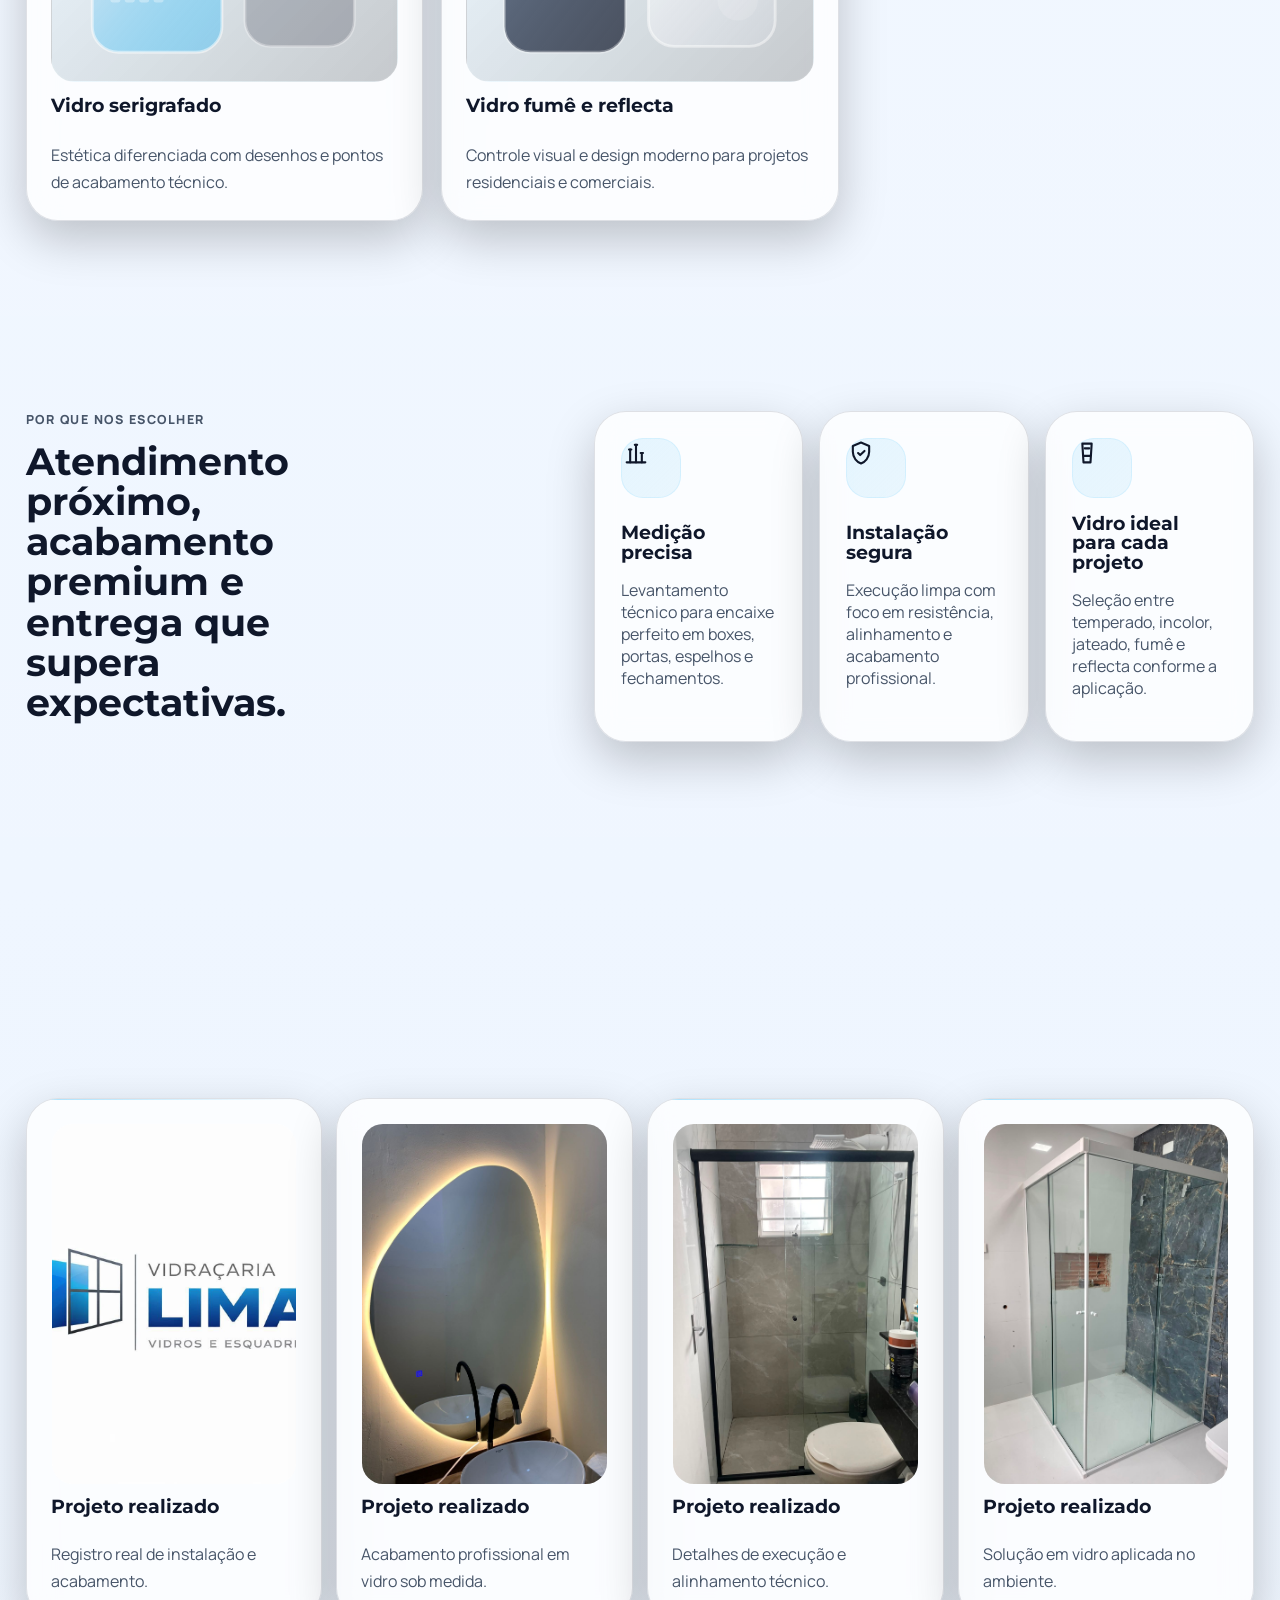
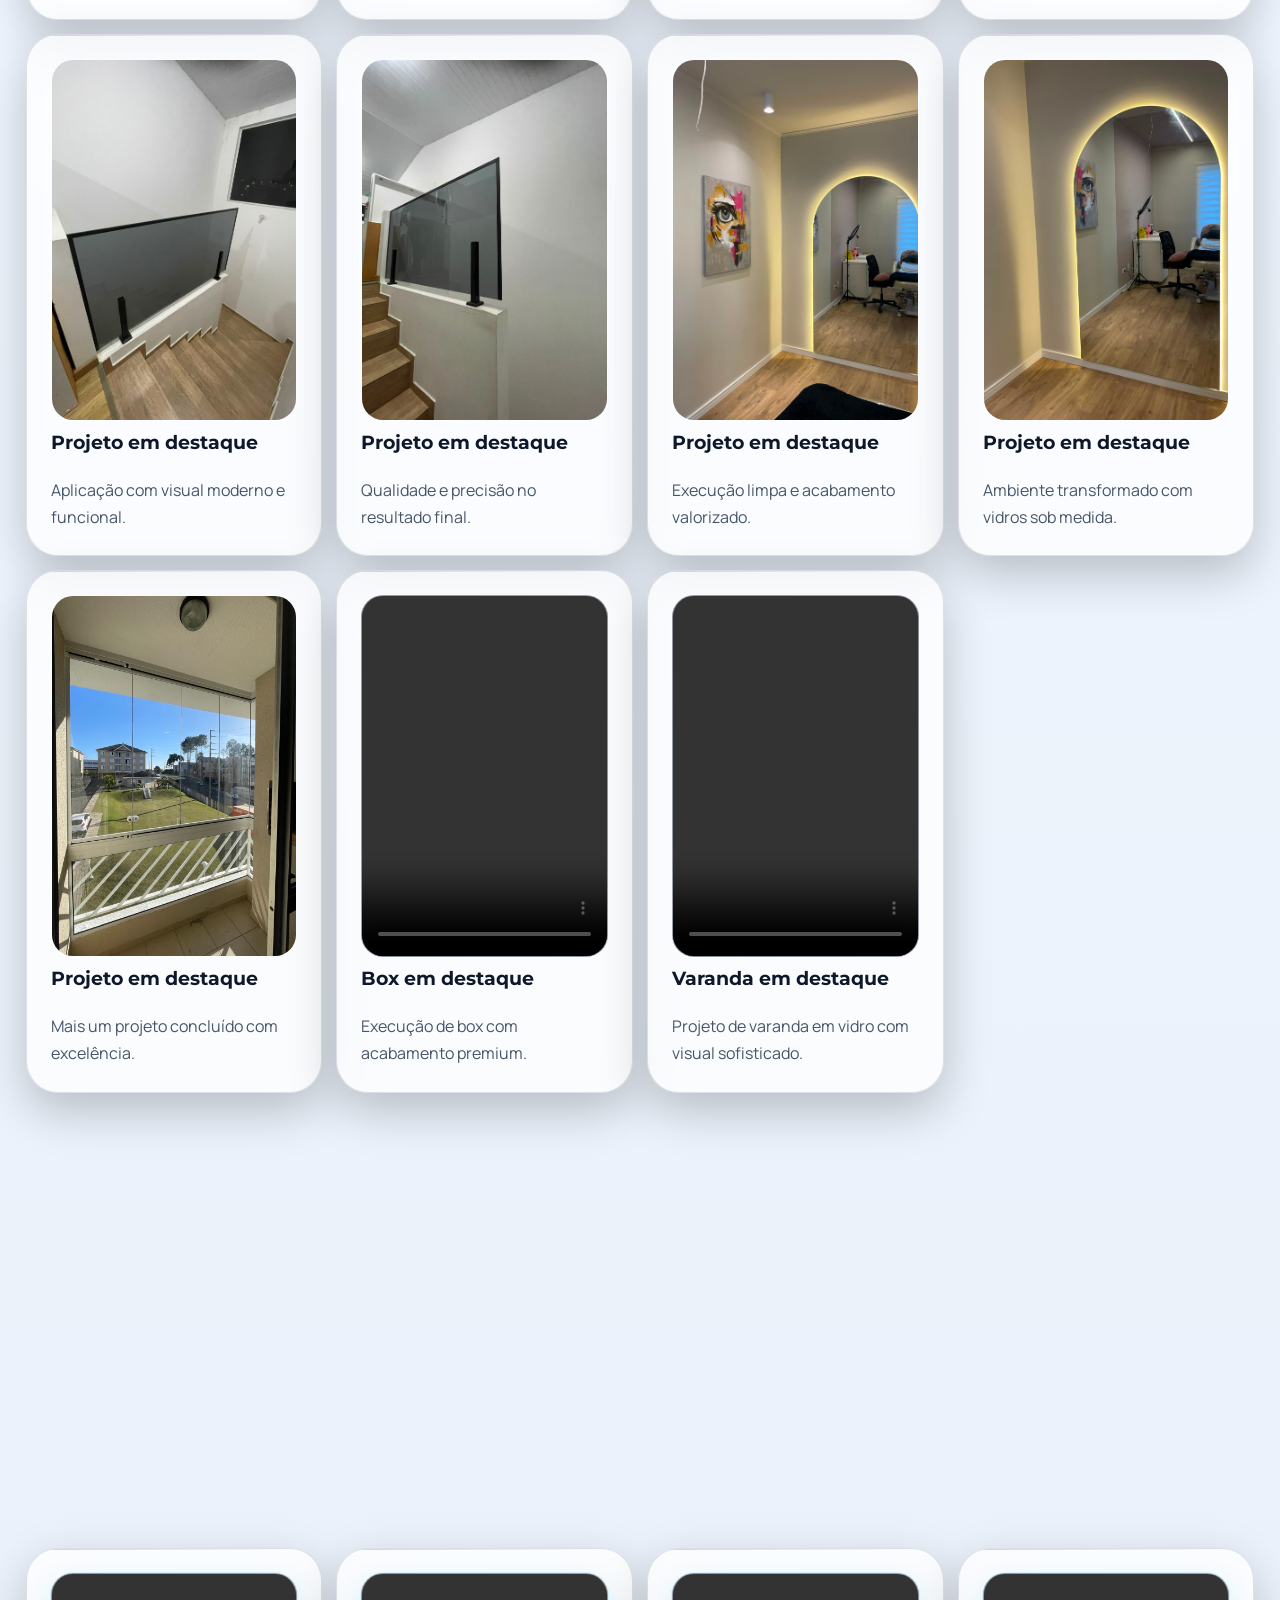
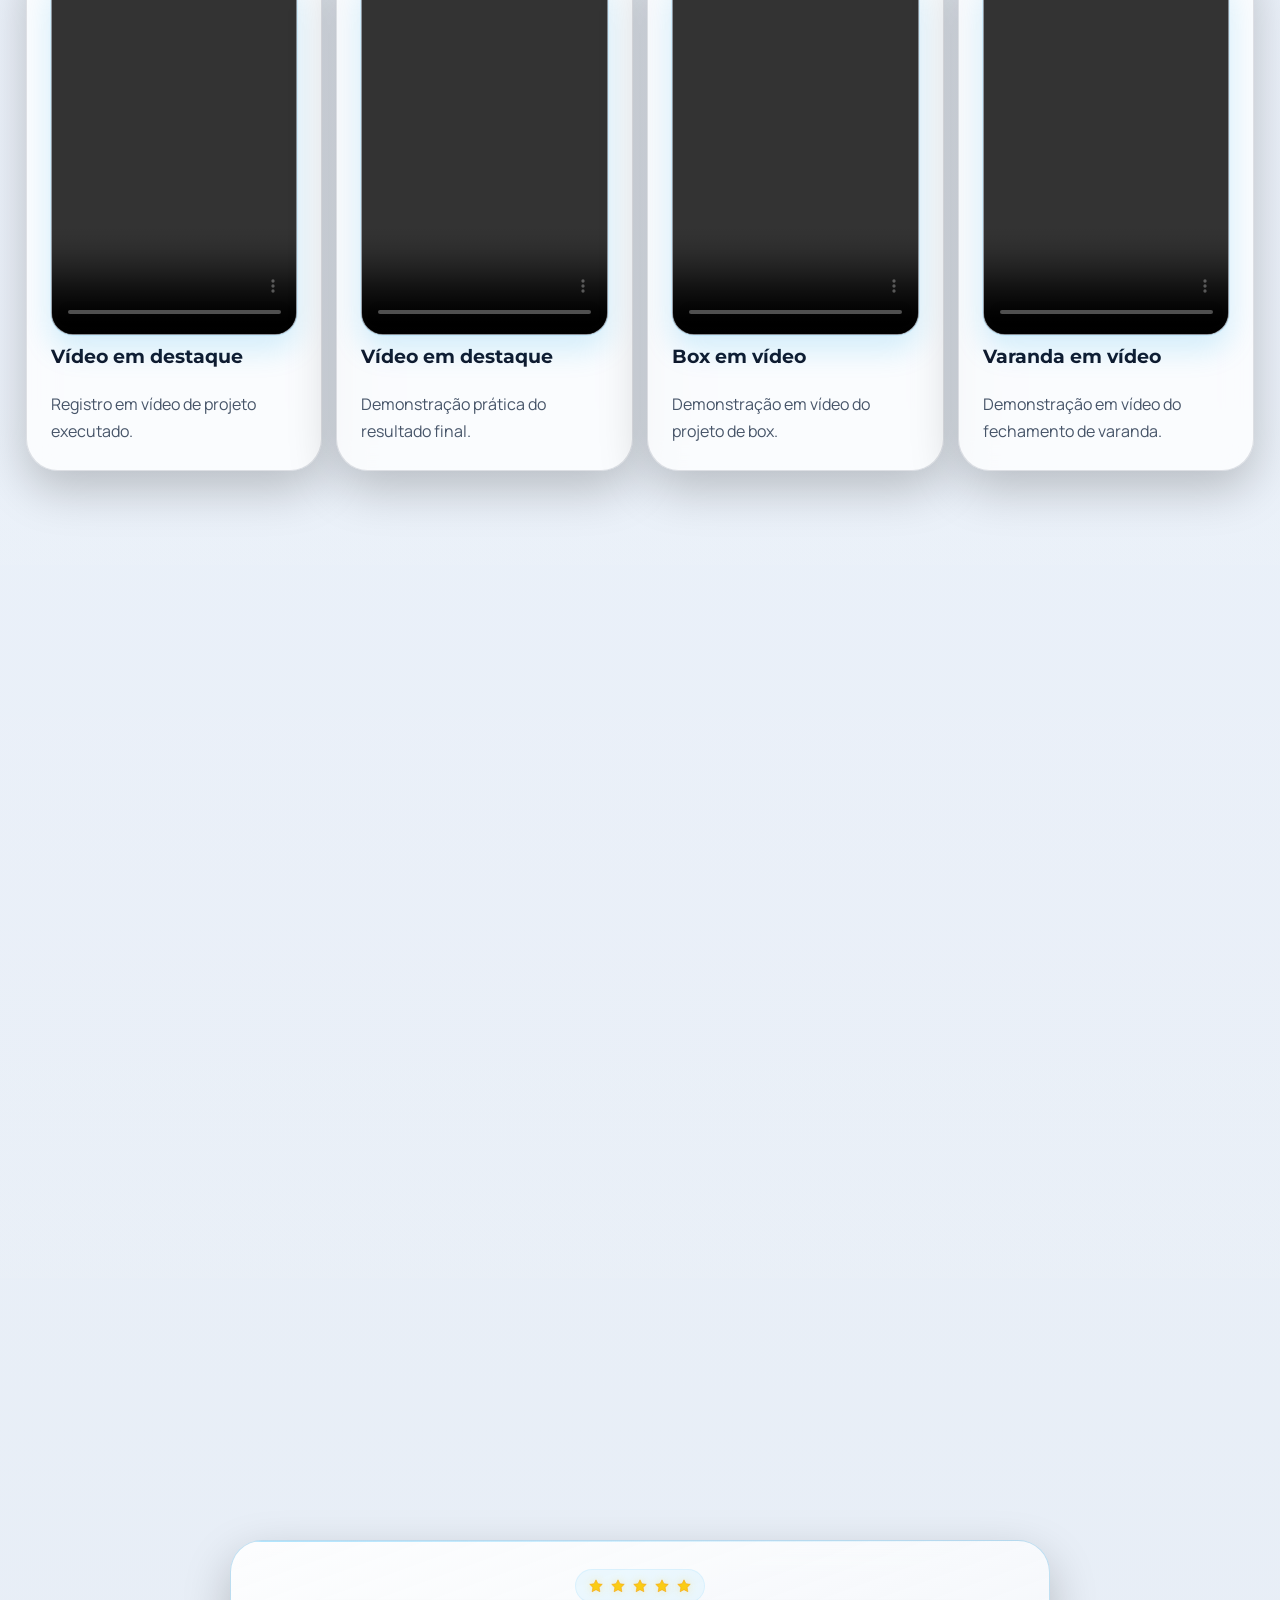
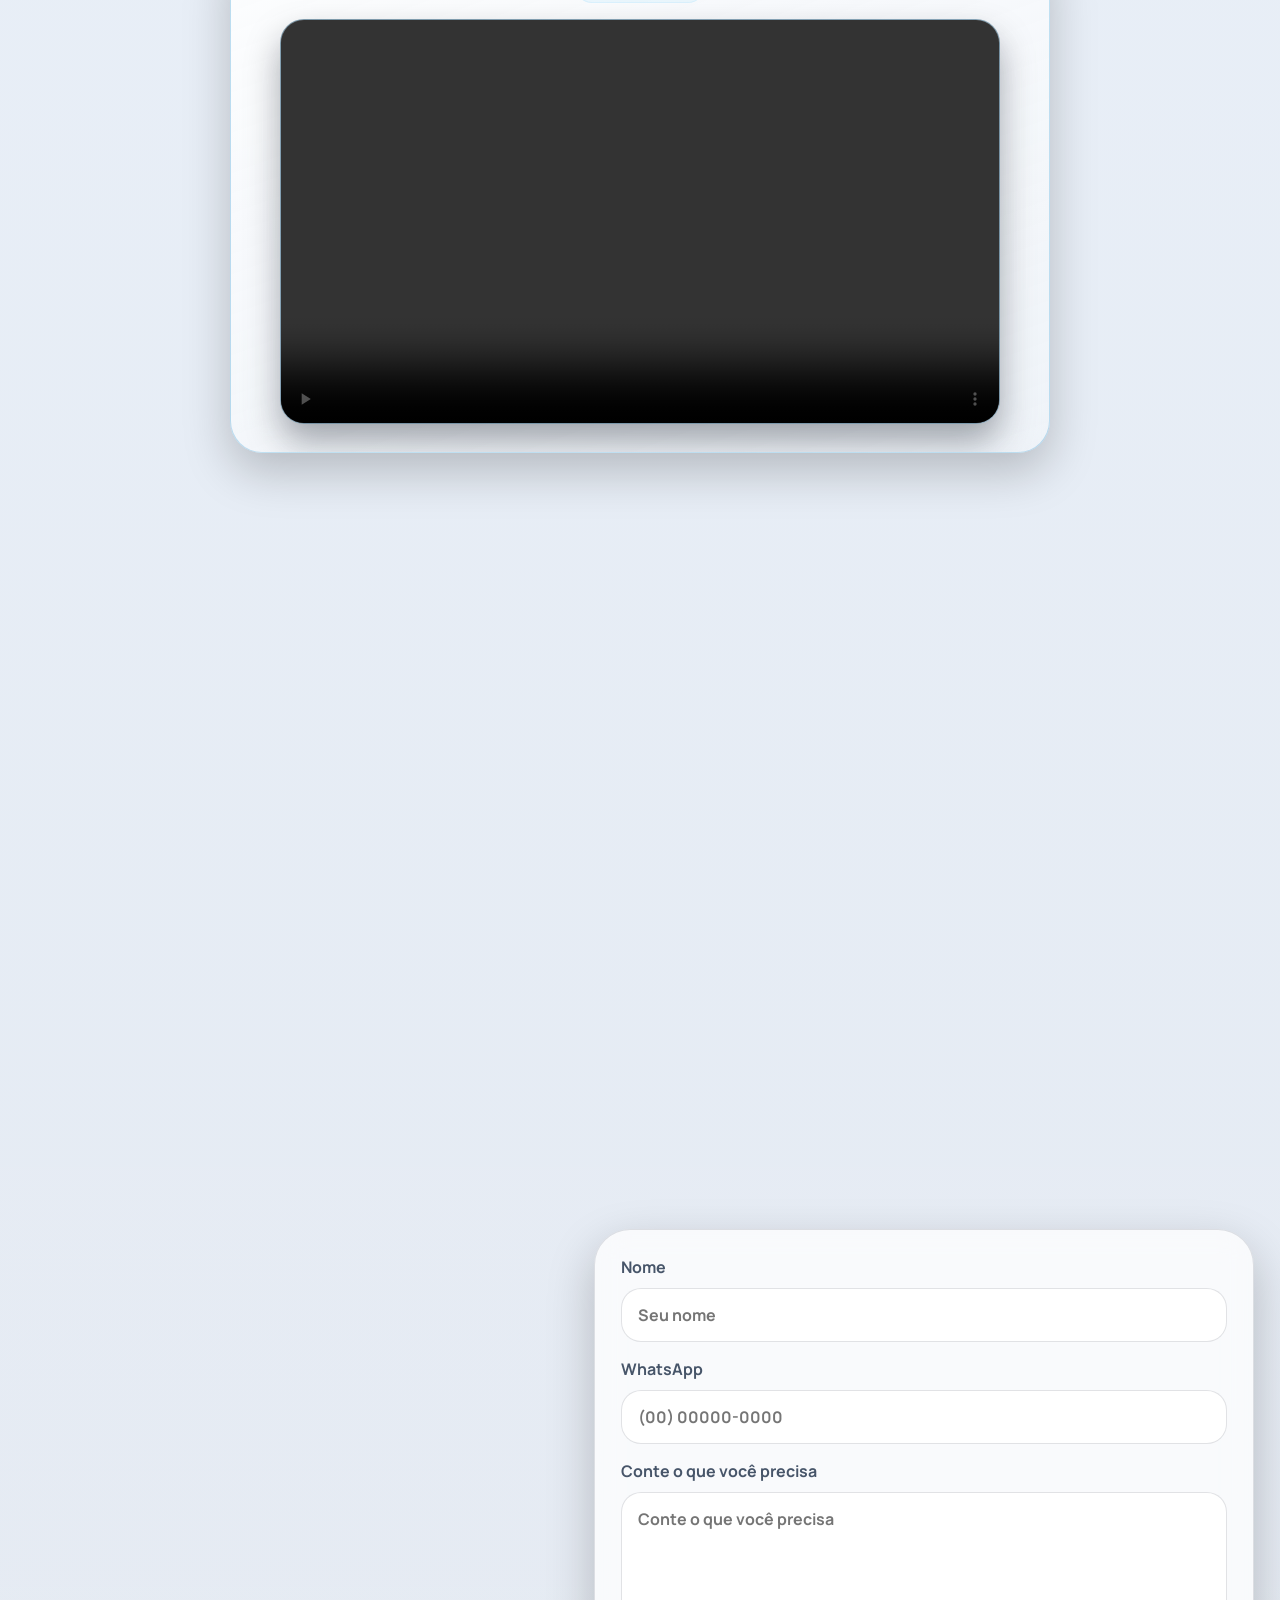
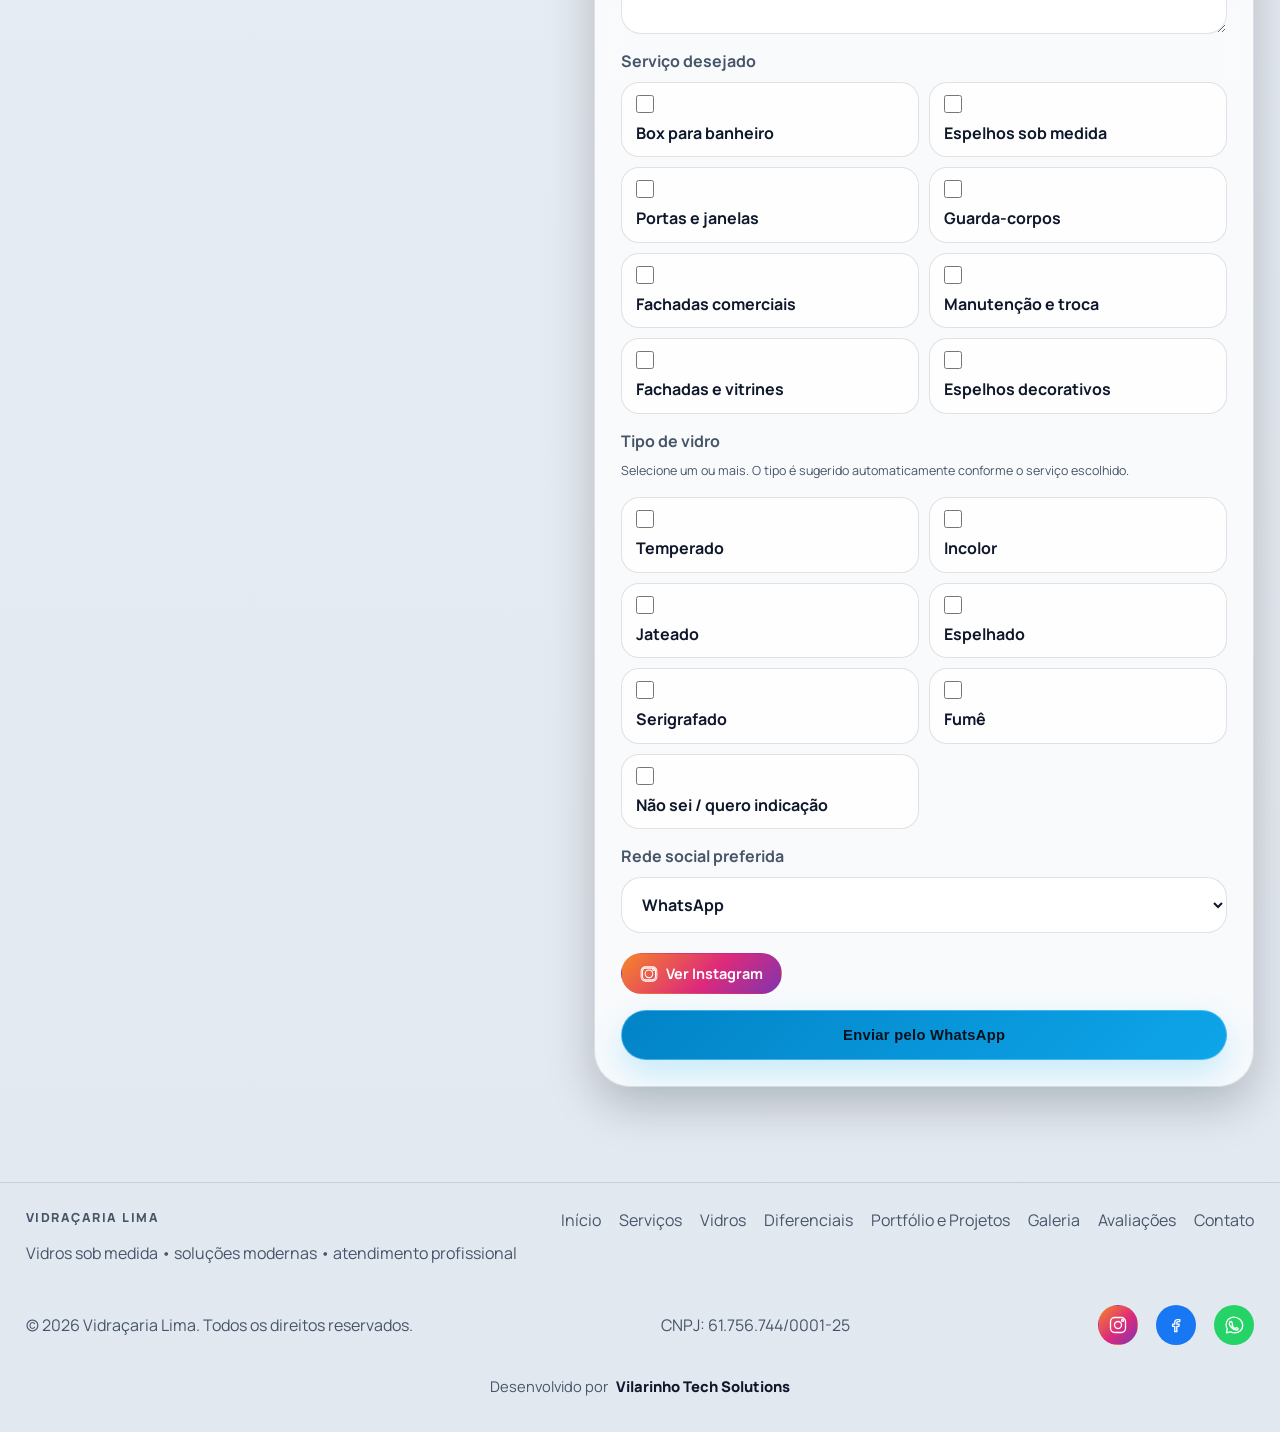
==== commit cf4b1baf: "Ajusta texto e link de busca no campo Google" ====
--- a/index.html
+++ b/index.html
@@ -1408,8 +1408,8 @@
                 readonly
                 role="link"
                 tabindex="0"
-                data-review-url="https://www.google.com/search?q=Vidra%C3%A7aria+Lima+e+Esquadrias&stick=H4sIAAAAAAAA_-NgU1I1qDAxNzKwTEpLM0tJMktMMTC1MqgwT0oxTjS0TDFONk8xSDZLXcQqG5aZUpR4eHliUWaigk9mbqJCqoJrcWFpYgpQoBgAU8nt80kAAAA&hl=pt-BR&mat=CWMc4ahEOsdHElYBa0lj_51xZUohfkDt1_XF3jqoOc1wfR4bbF29WiCrwYHTh7vlgX3P0EeYqOzR8H8xv0Xt1sMrMIZDbQtSlHcZe70e_QmLrXPeowVC3YhqovvI4s8eqw&authuser=0#lrd=0x47209bff6db6ad05:0x7bd3a19d3c7d0c6e,3,,,,"
-                value="Avaliar no Google"
+                data-review-url="https://www.google.com/search?q=Vidra%C3%A7aria+e+Esquadrias+Lima"
+                value="Vidraçaria e Esquadrias Lima"
                 aria-label="Abrir avaliação no Google"
               />
             </div>
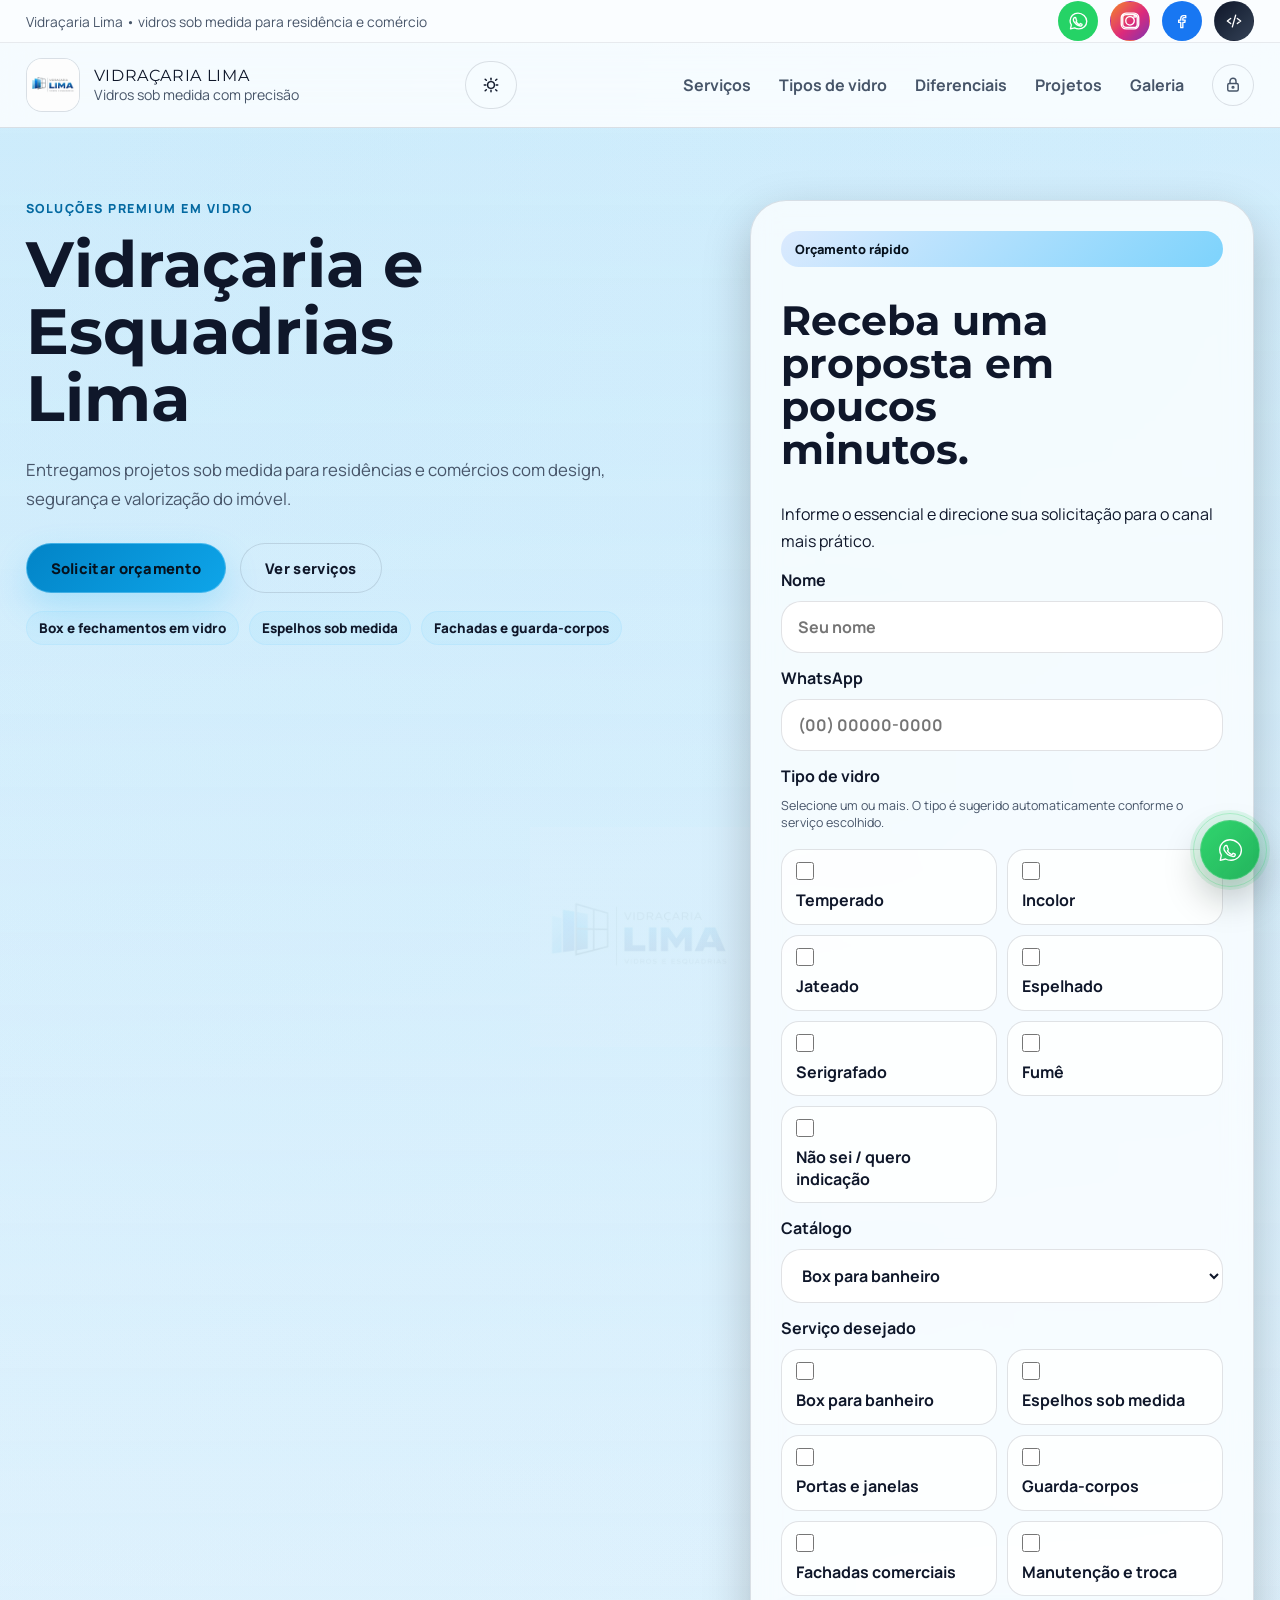
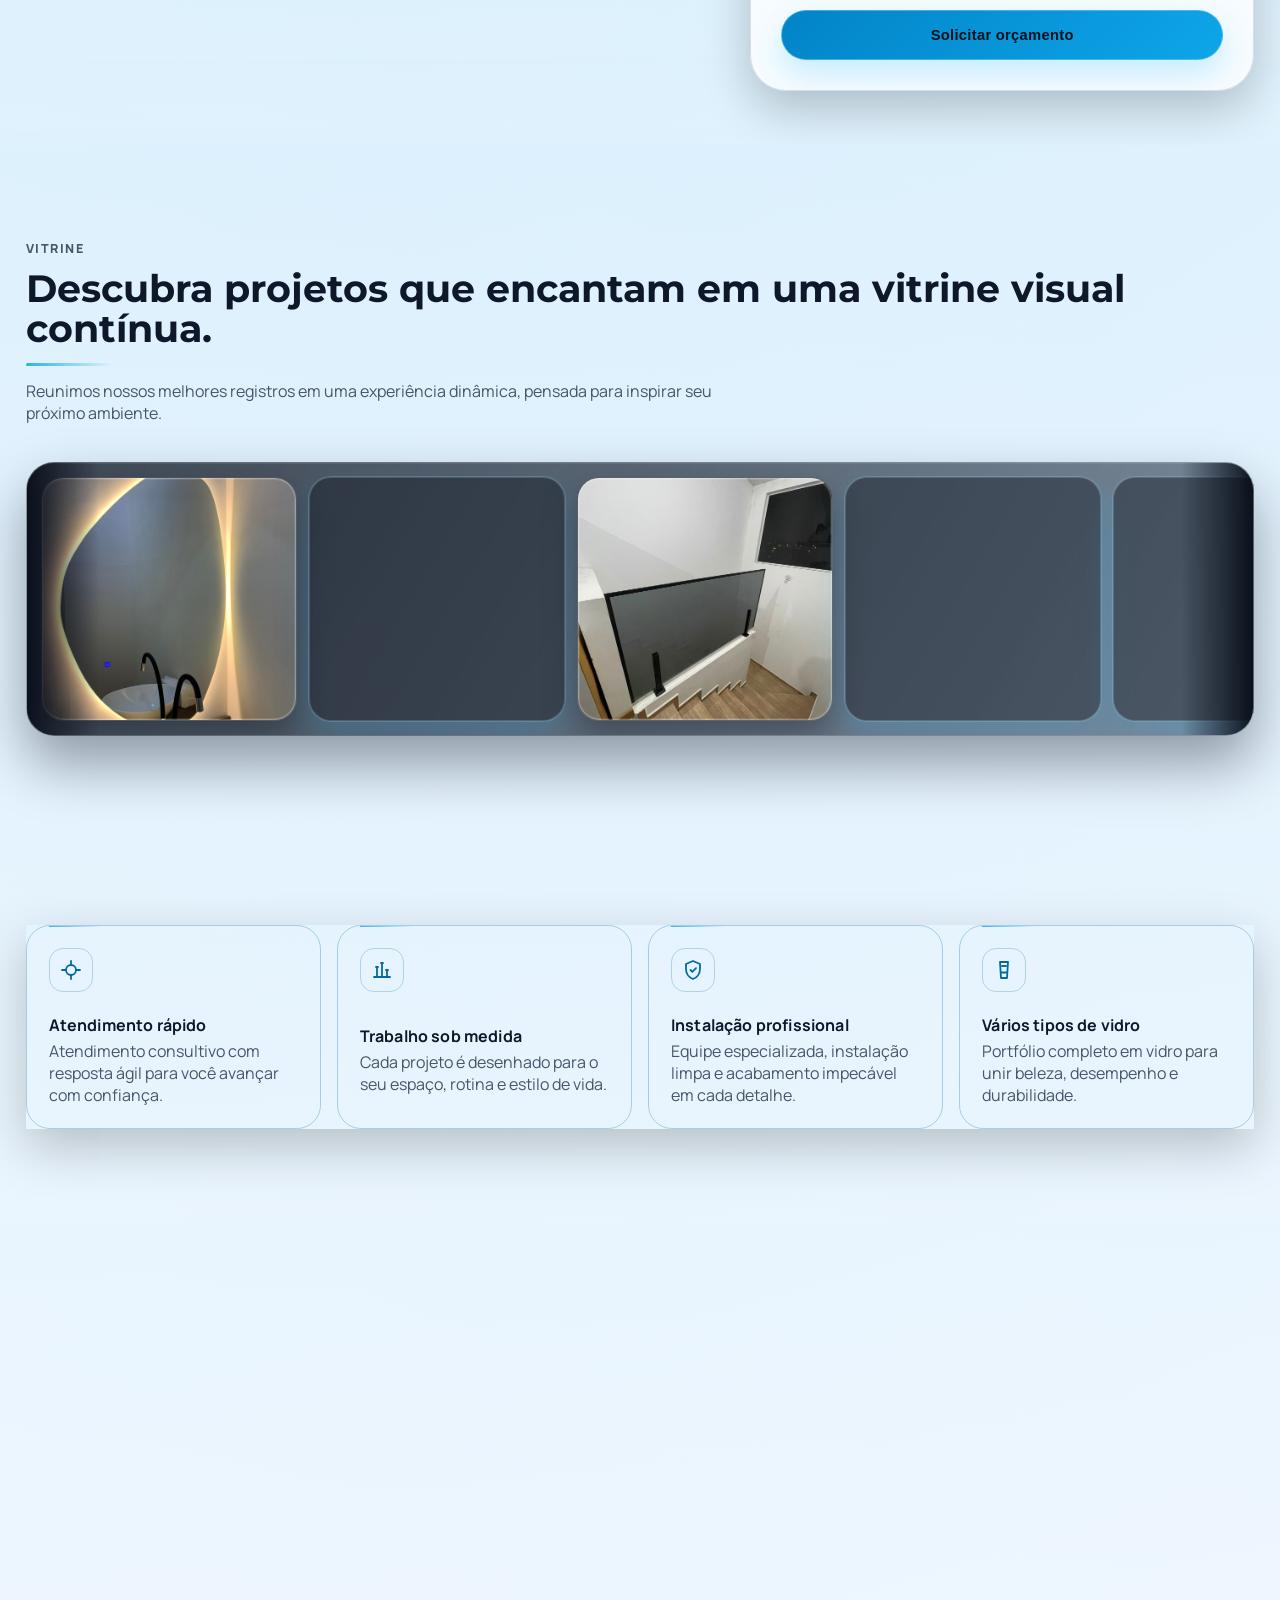
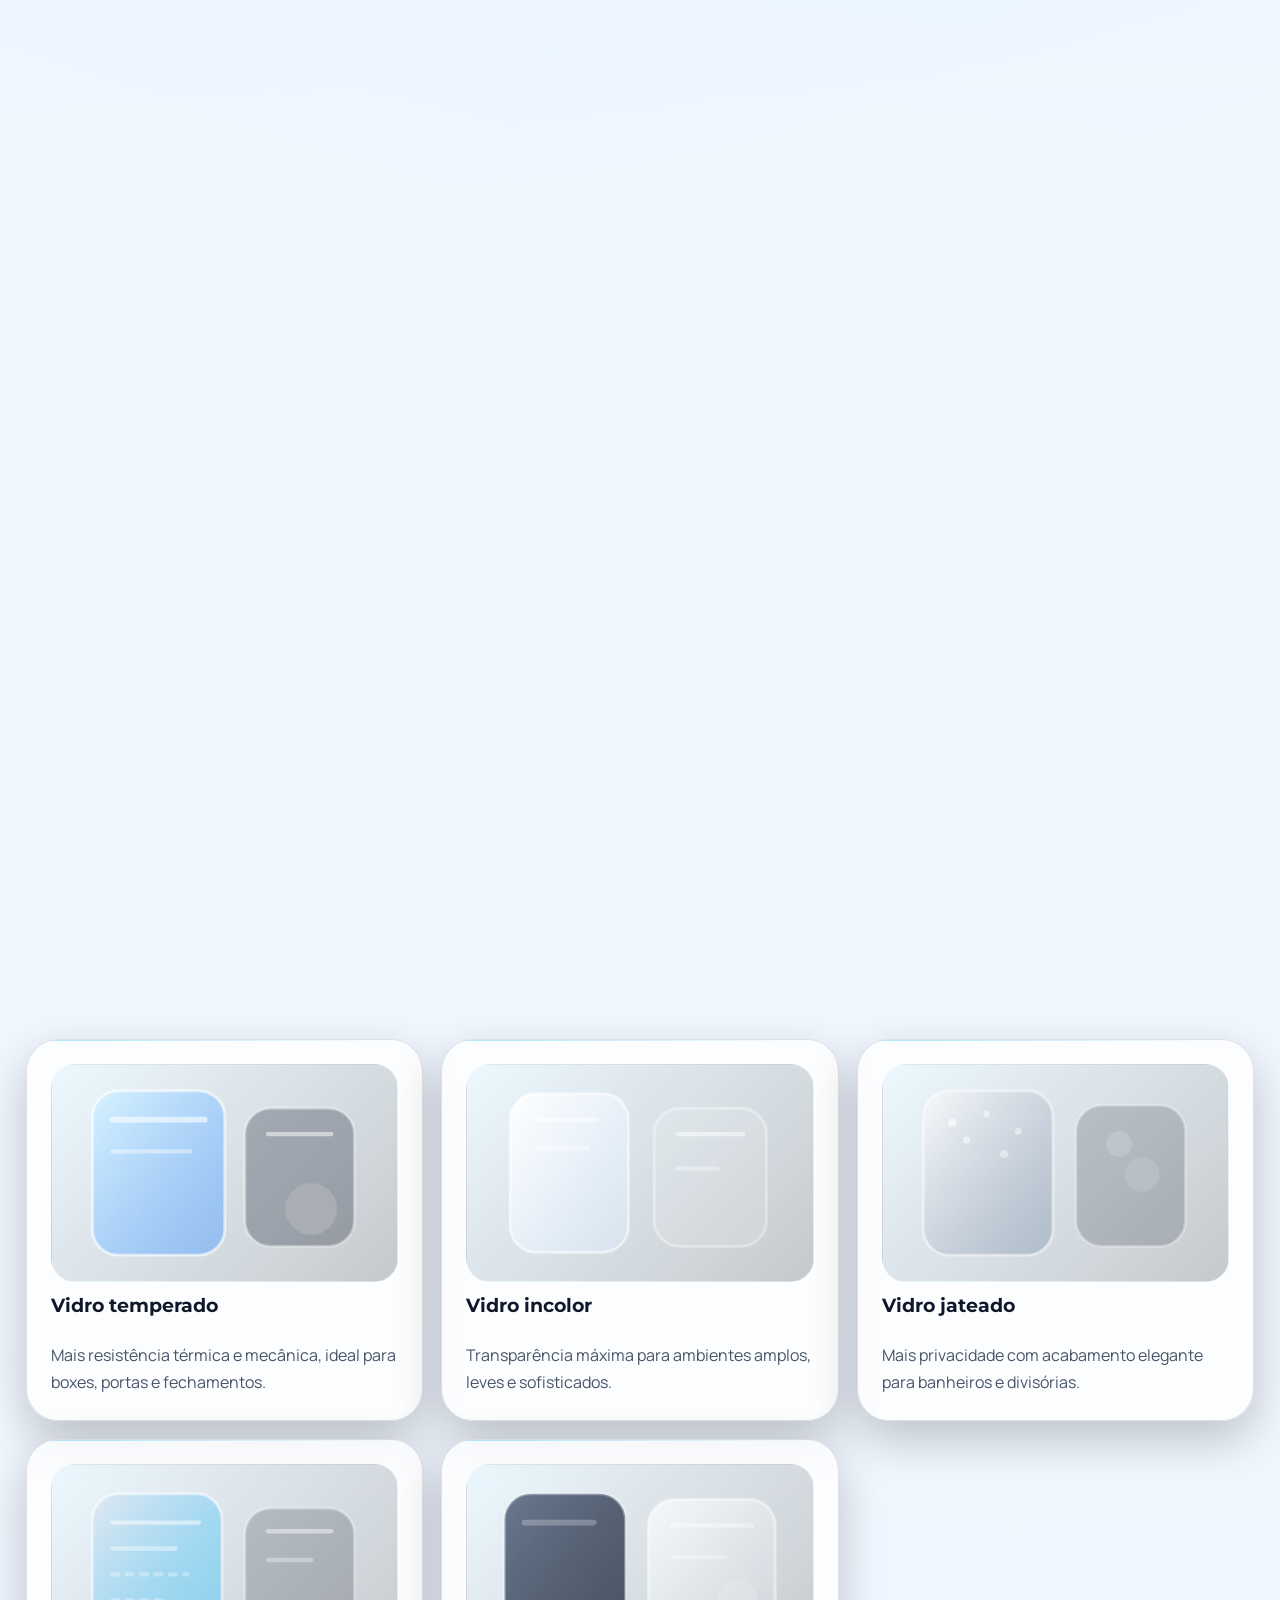
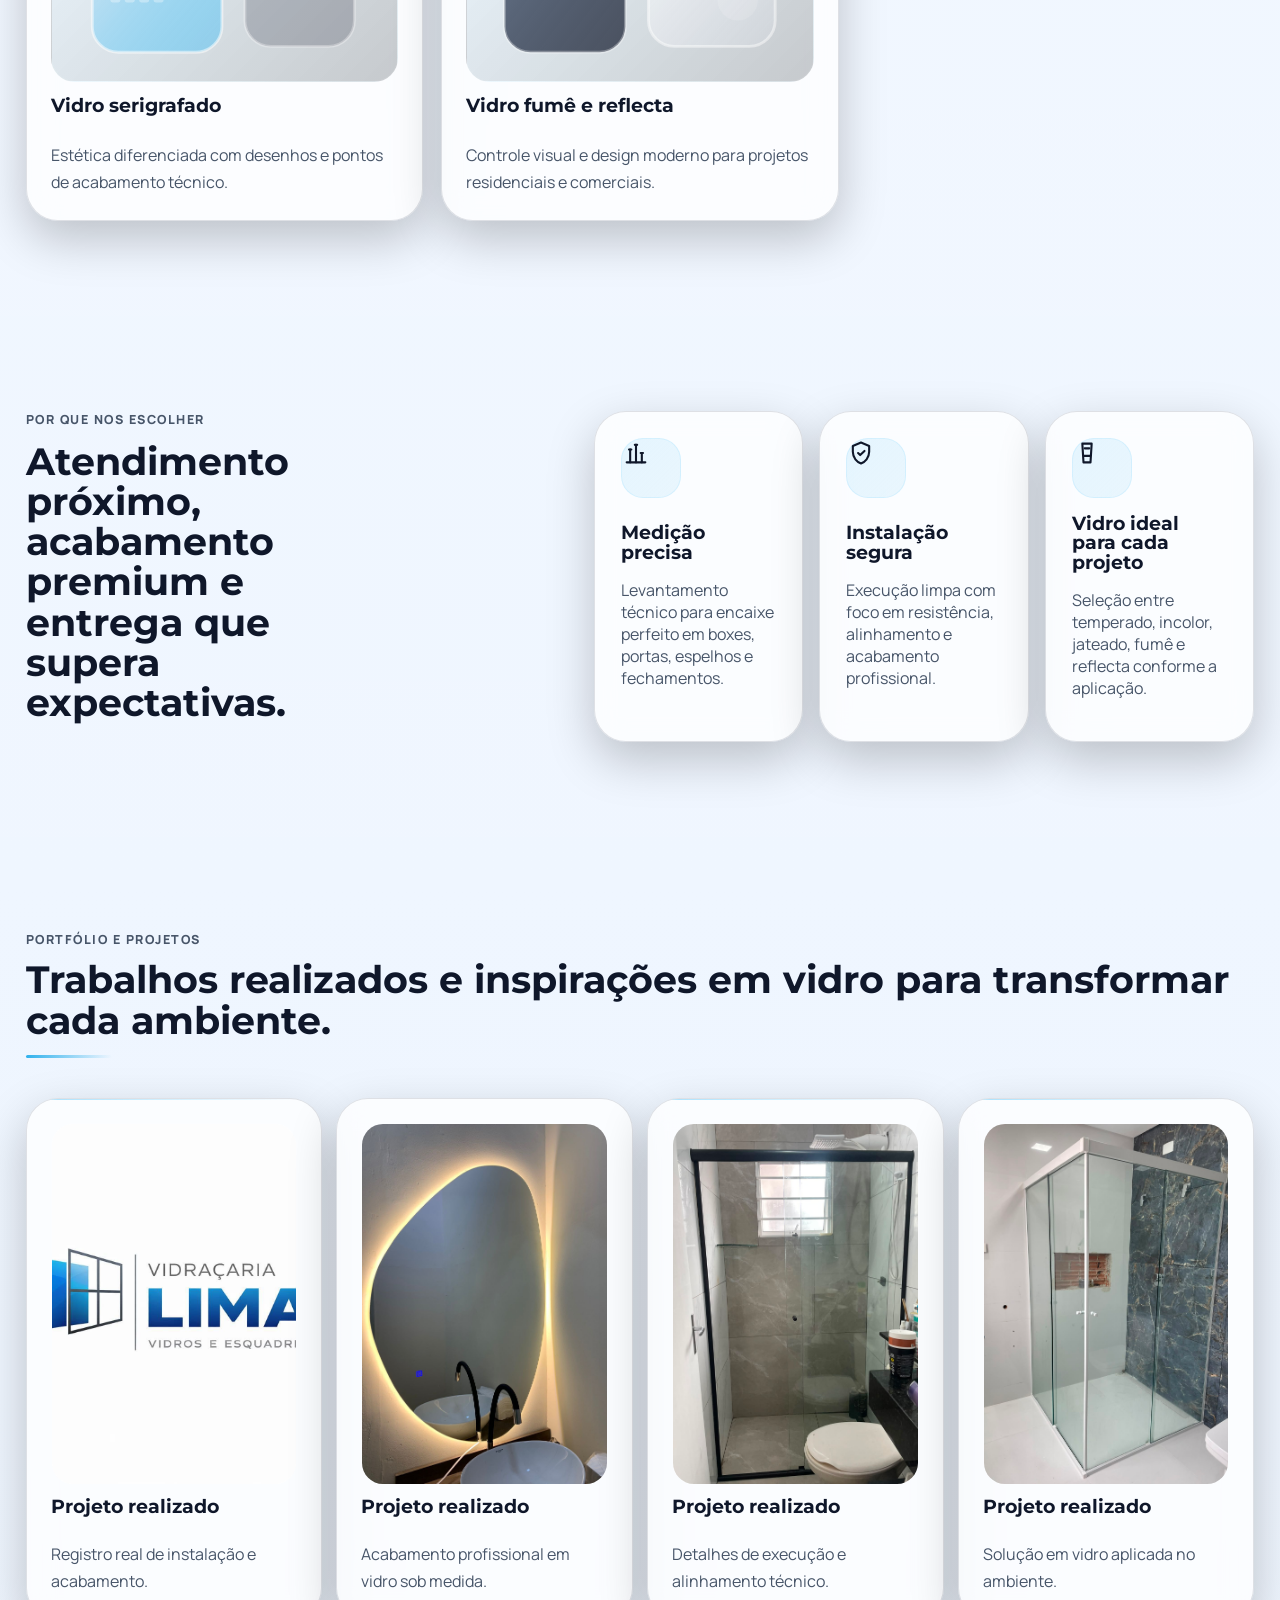
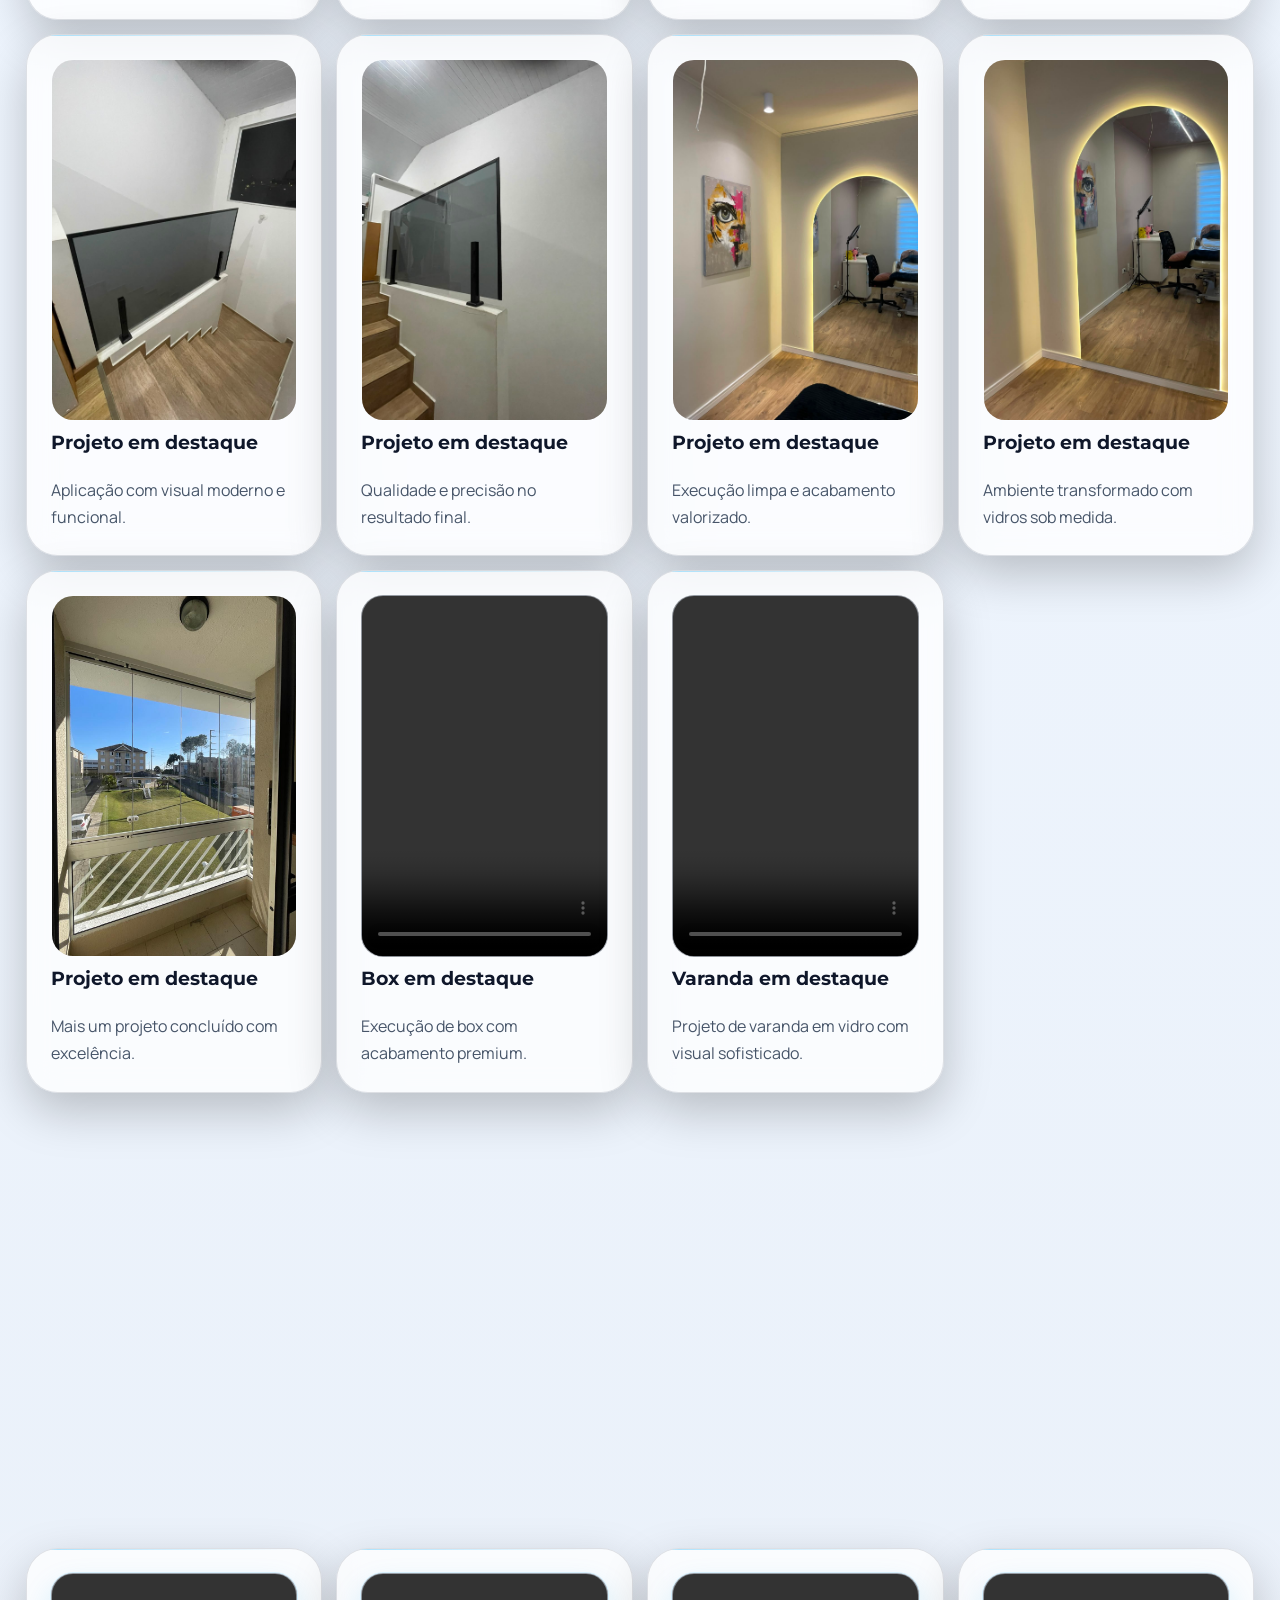
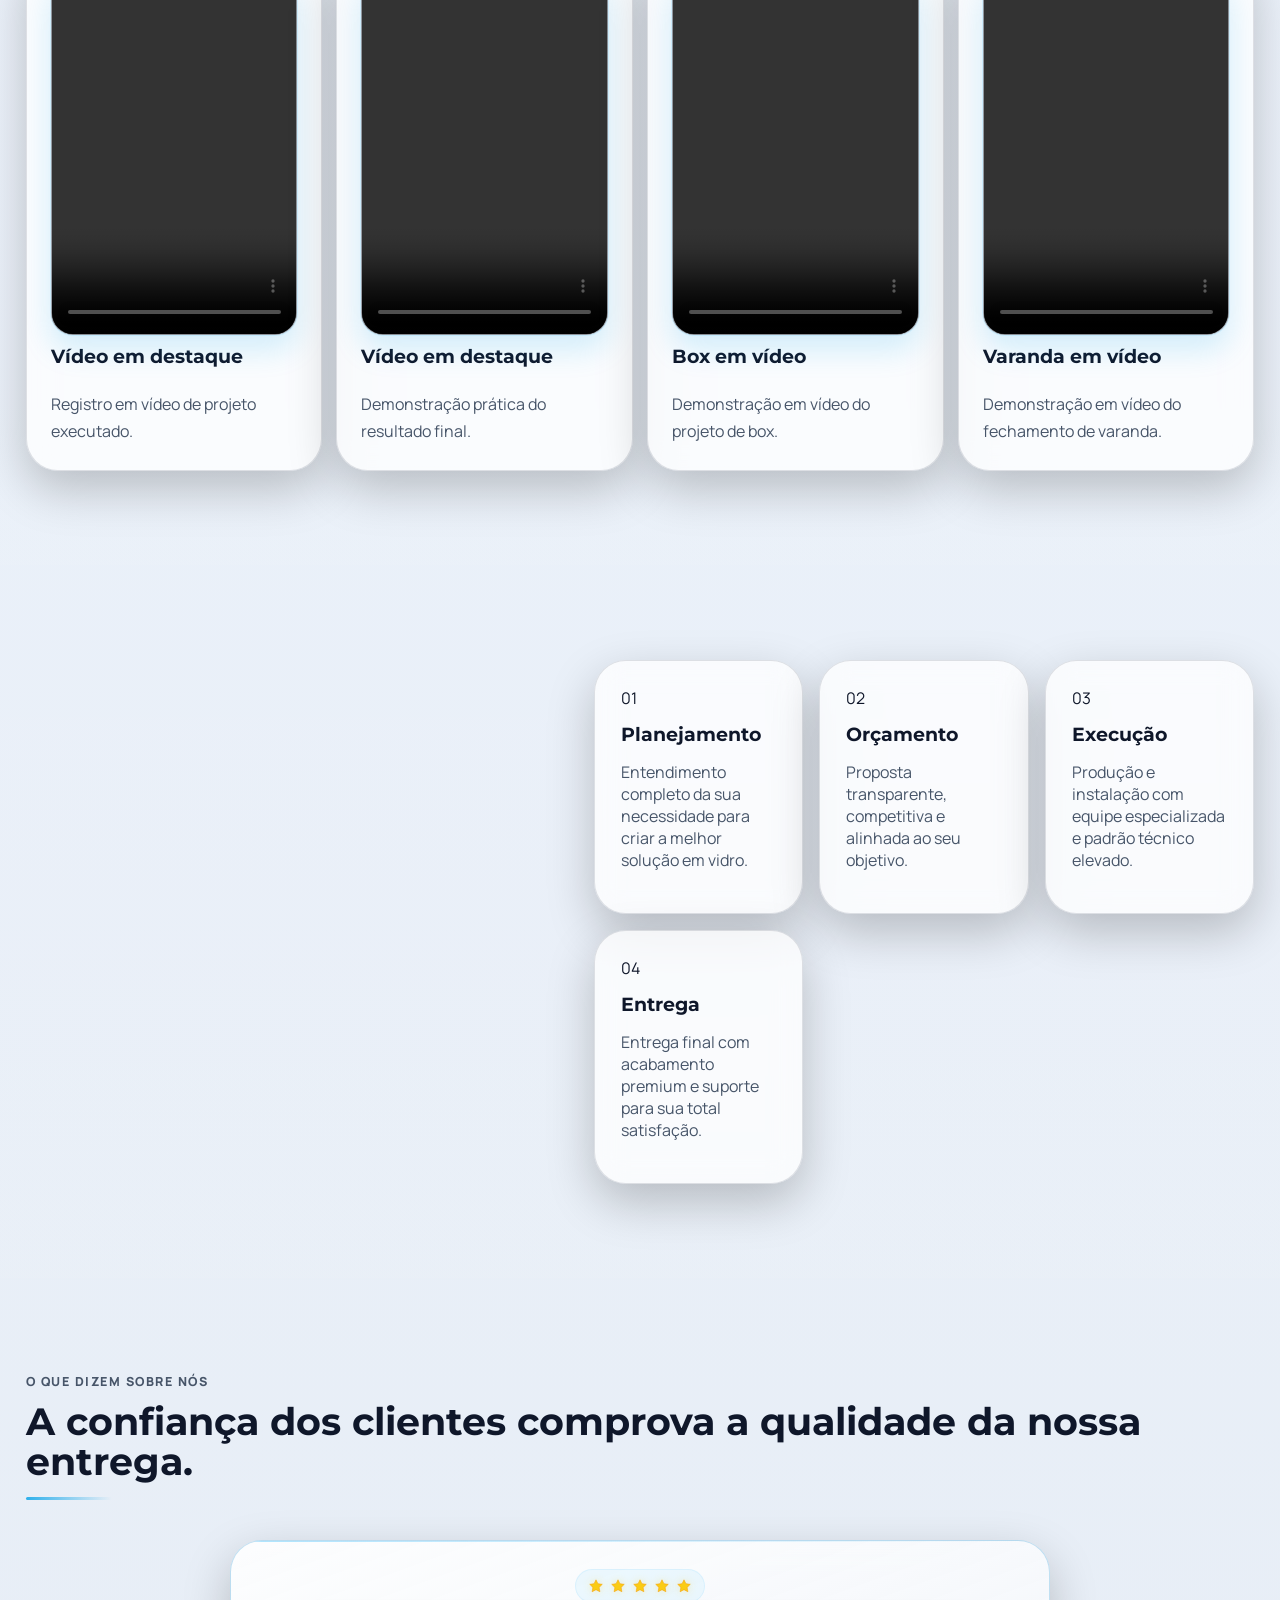
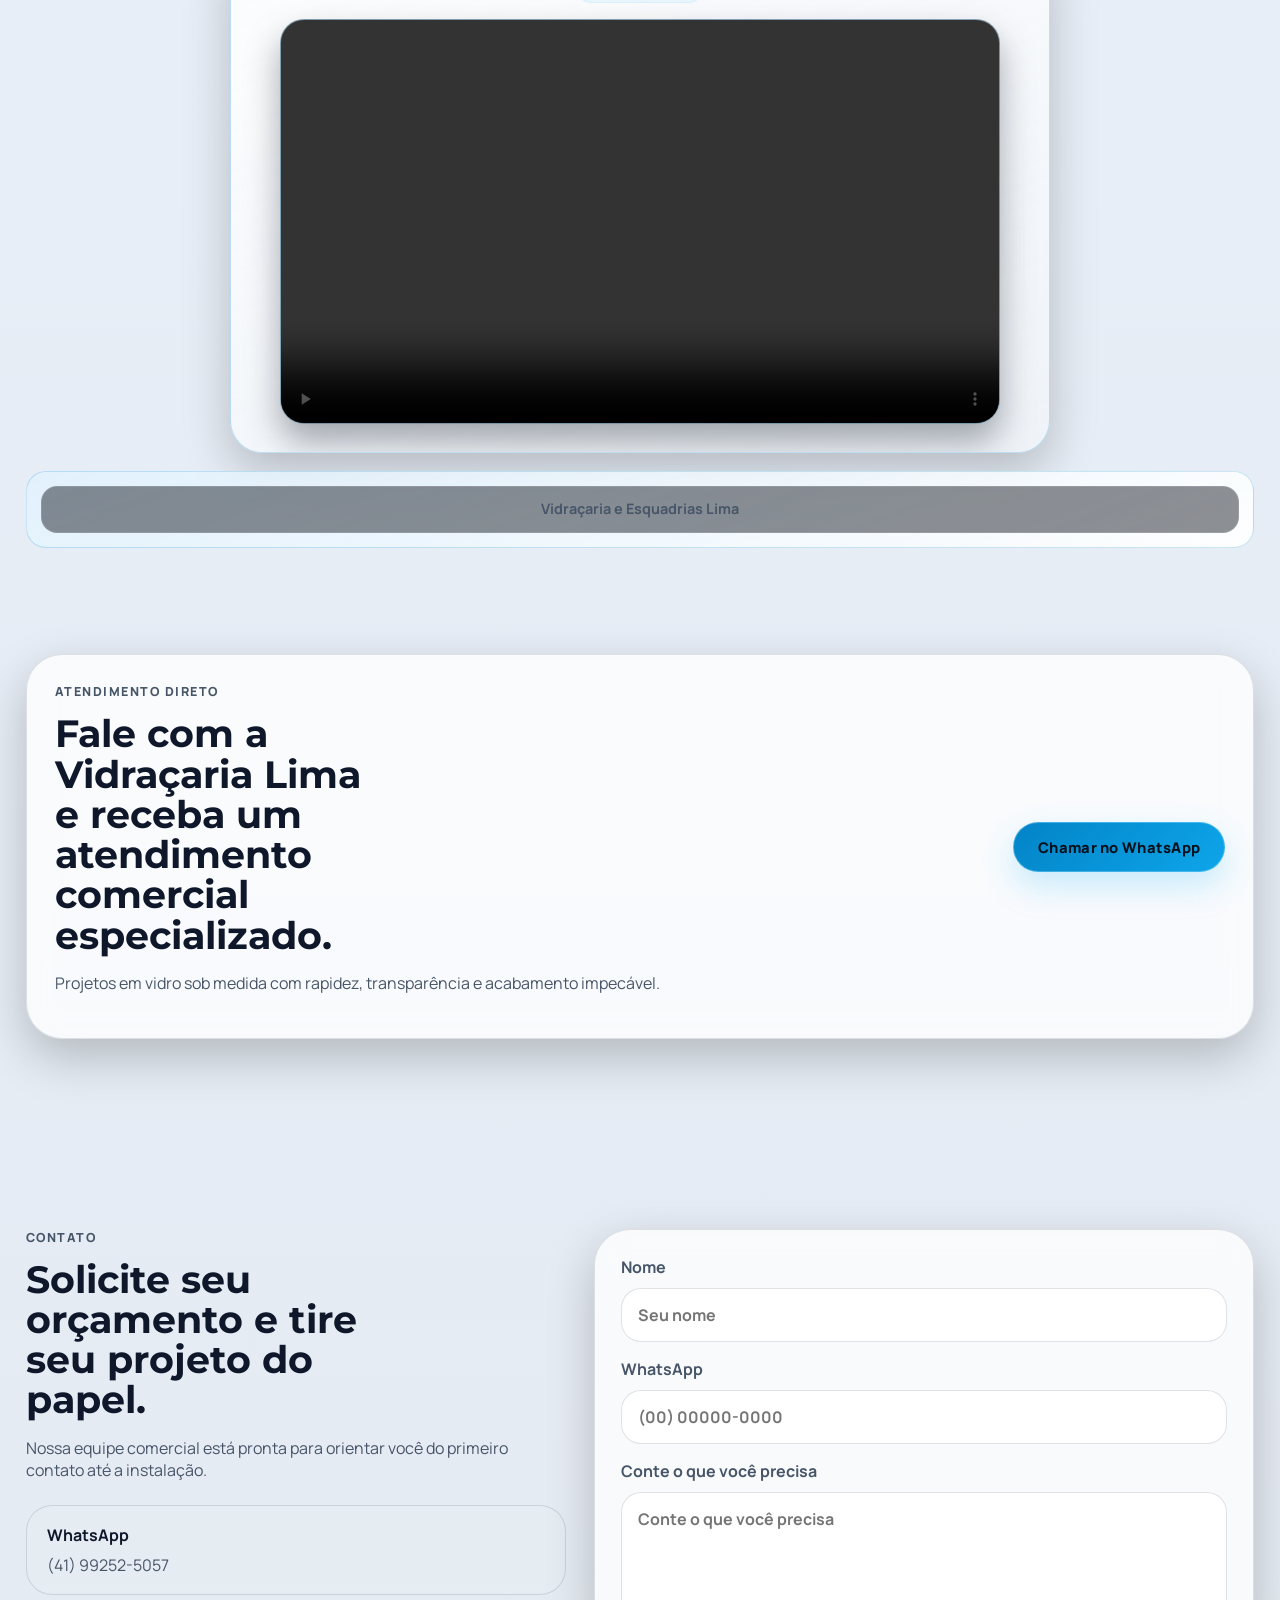
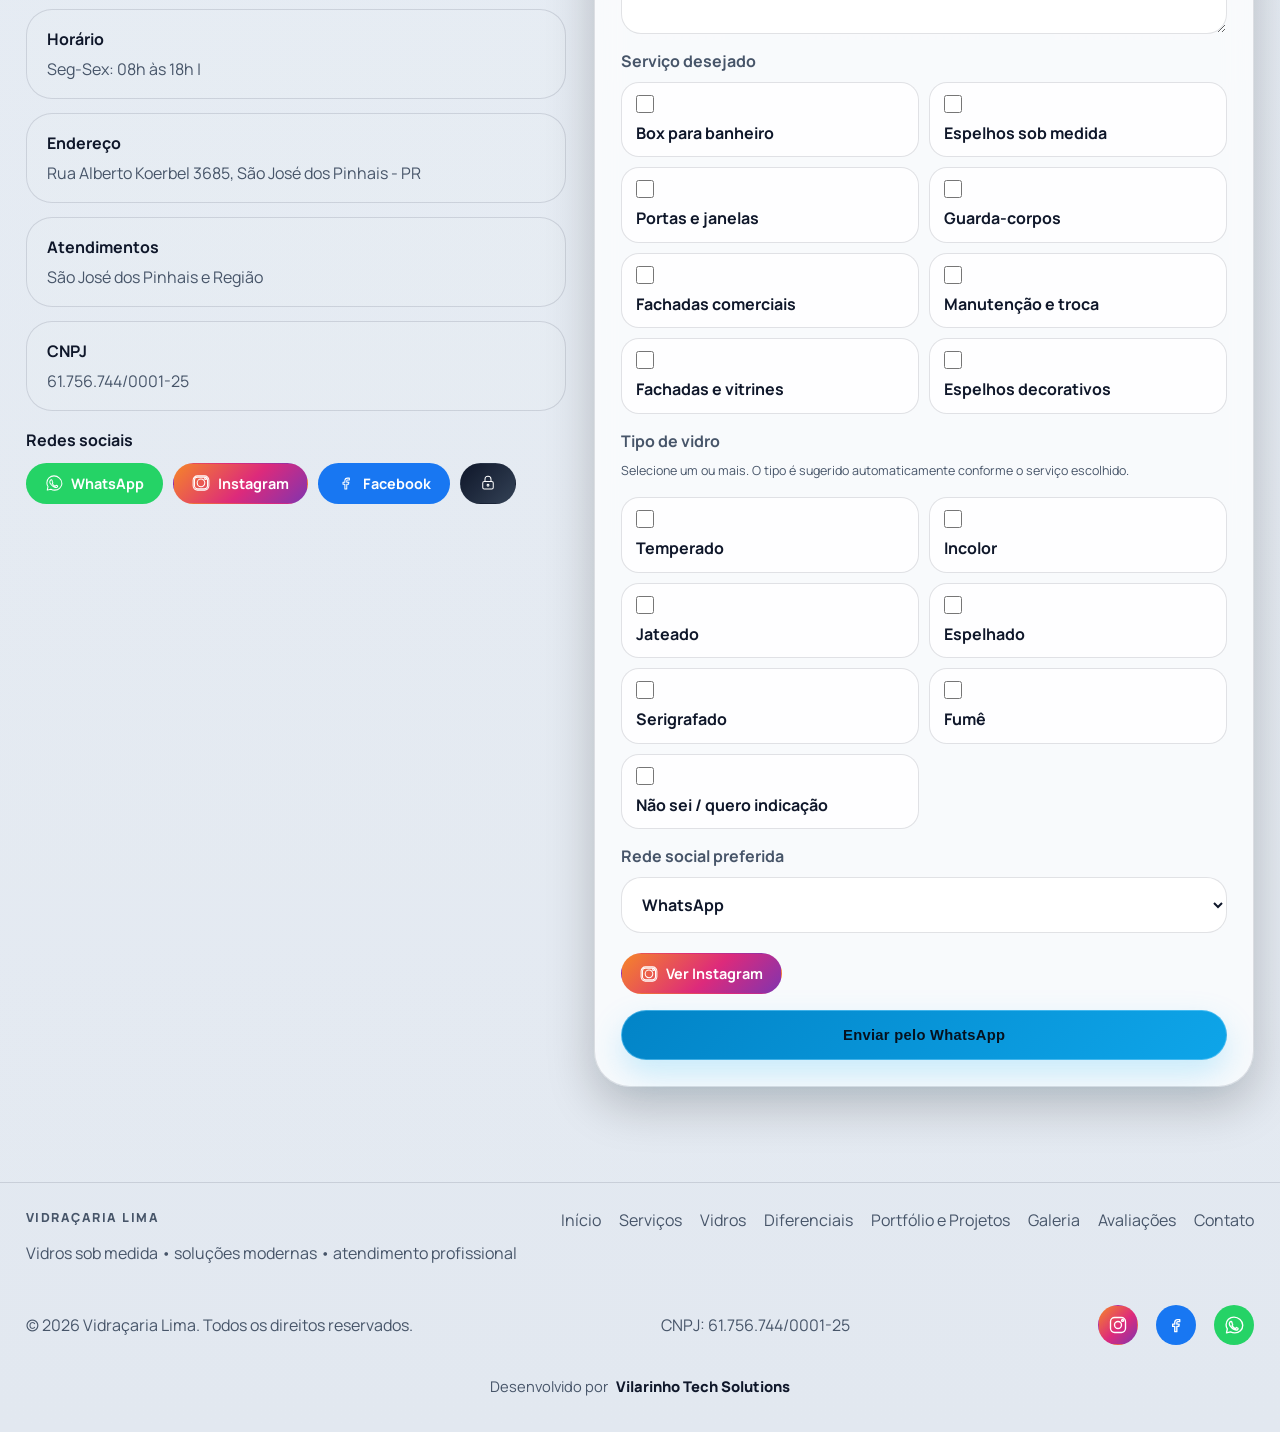
==== commit b170179f: "Atualiza H1 principal para marca" ====
--- a/index.html
+++ b/index.html
@@ -5,9 +5,17 @@
     <meta name="viewport" content="width=device-width, initial-scale=1.0" />
     <meta
       name="description"
-      content="Vidraçaria Lima - soluções em vidro sob medida para residências e empresas com acabamento profissional."
+      content="Vidraçaria e Esquadrias Lima especializada em box para banheiro, espelhos, portas de vidro, esquadrias de alumínio e fechamento de sacadas. Solicite seu orçamento."
     />
-    <title>Vidraçaria Lima | Soluções em vidro sob medida</title>
+    <meta
+      name="keywords"
+      content="Vidraçaria e Esquadrias Lima, vidraçaria, esquadrias, box de vidro, espelhos, portas de vidro, São José dos Pinhais, Curitiba"
+    />
+    <link rel="canonical" href="https://vidracarialima.netlify.app/" />
+    <title>
+      Vidraçaria e Esquadrias Lima | Box, Espelhos e Vidros Sob Medida em São
+      José dos Pinhais
+    </title>
     <!-- Google tag (gtag.js) -->
     <script
       async
@@ -180,10 +188,7 @@
         <div class="container hero-grid">
           <div class="hero-copy reveal">
             <p class="eyebrow">Soluções premium em vidro</p>
-            <h1>
-              Transforme seu ambiente com box, espelhos, fachadas e fechamentos
-              de alto padrão.
-            </h1>
+            <h1>Vidraçaria e Esquadrias Lima</h1>
             <p class="hero-text">
               Entregamos projetos sob medida para residências e comércios com
               design, segurança e valorização do imóvel.
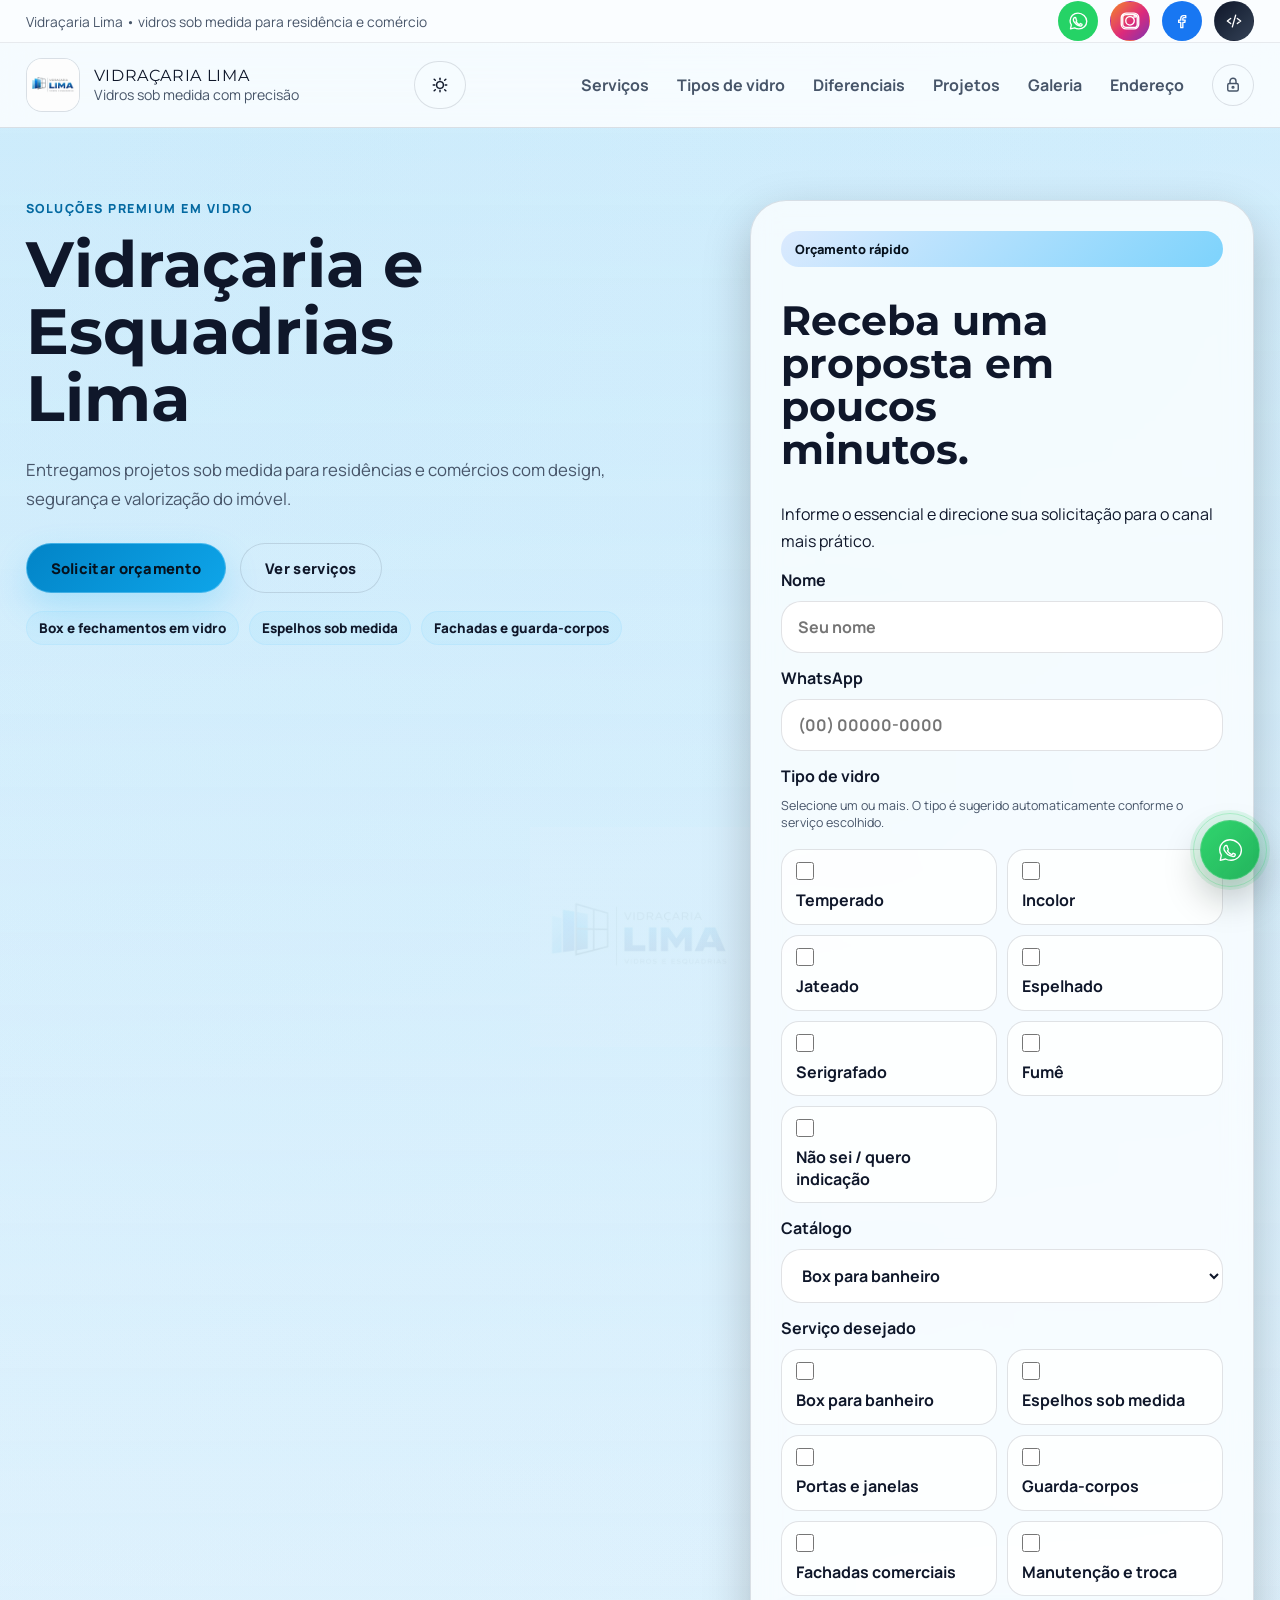
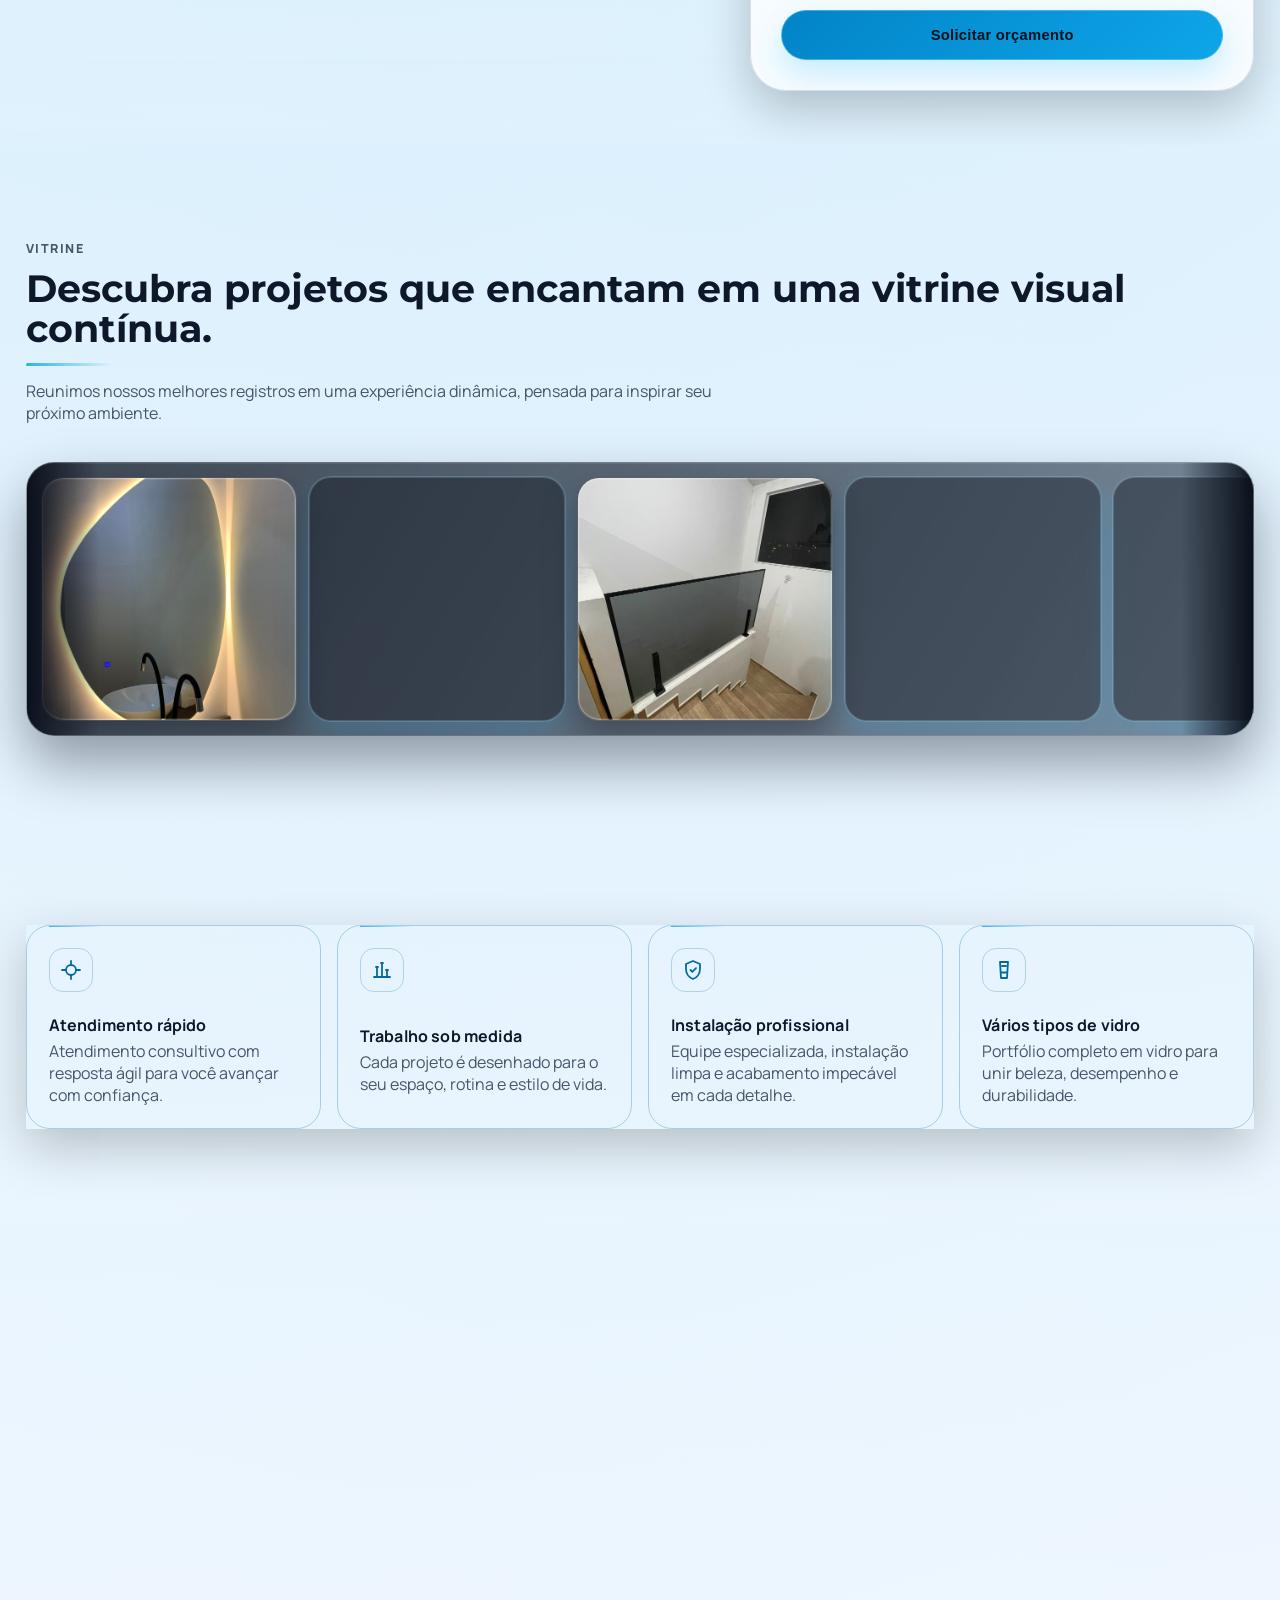
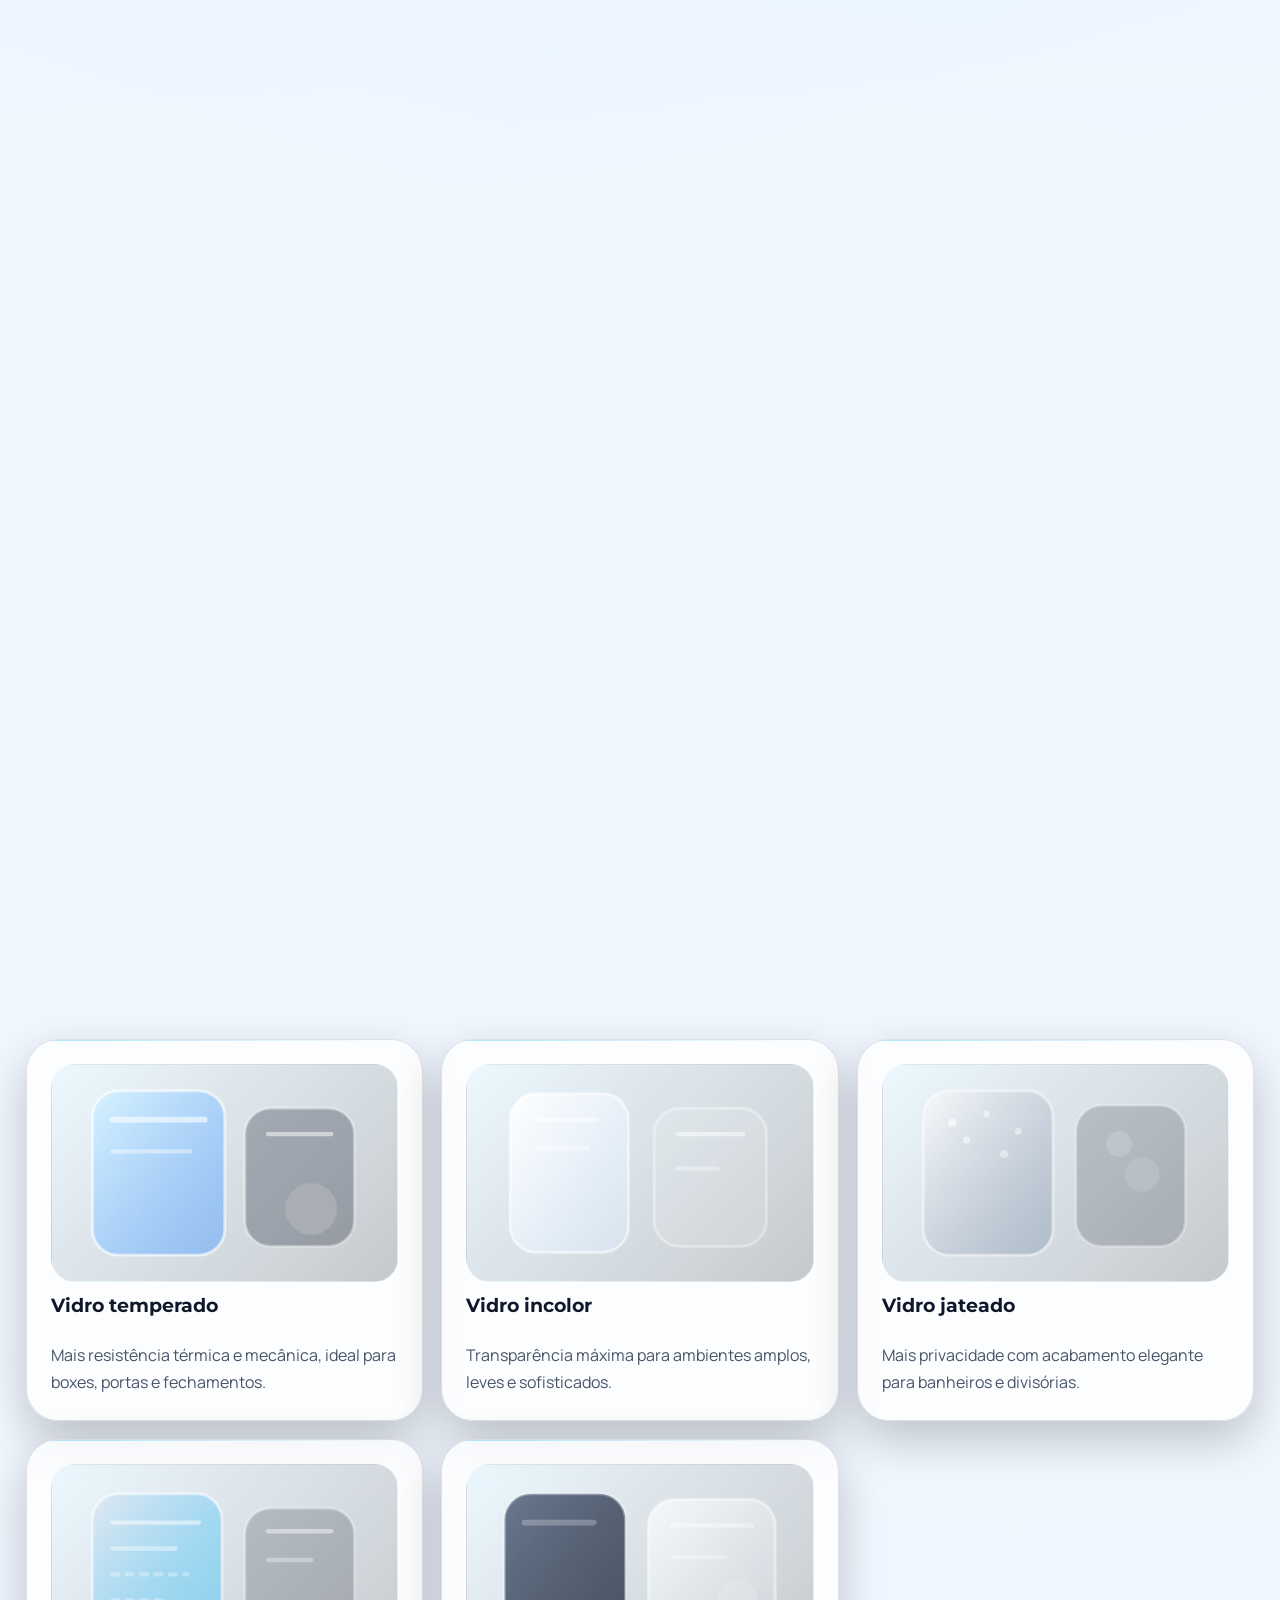
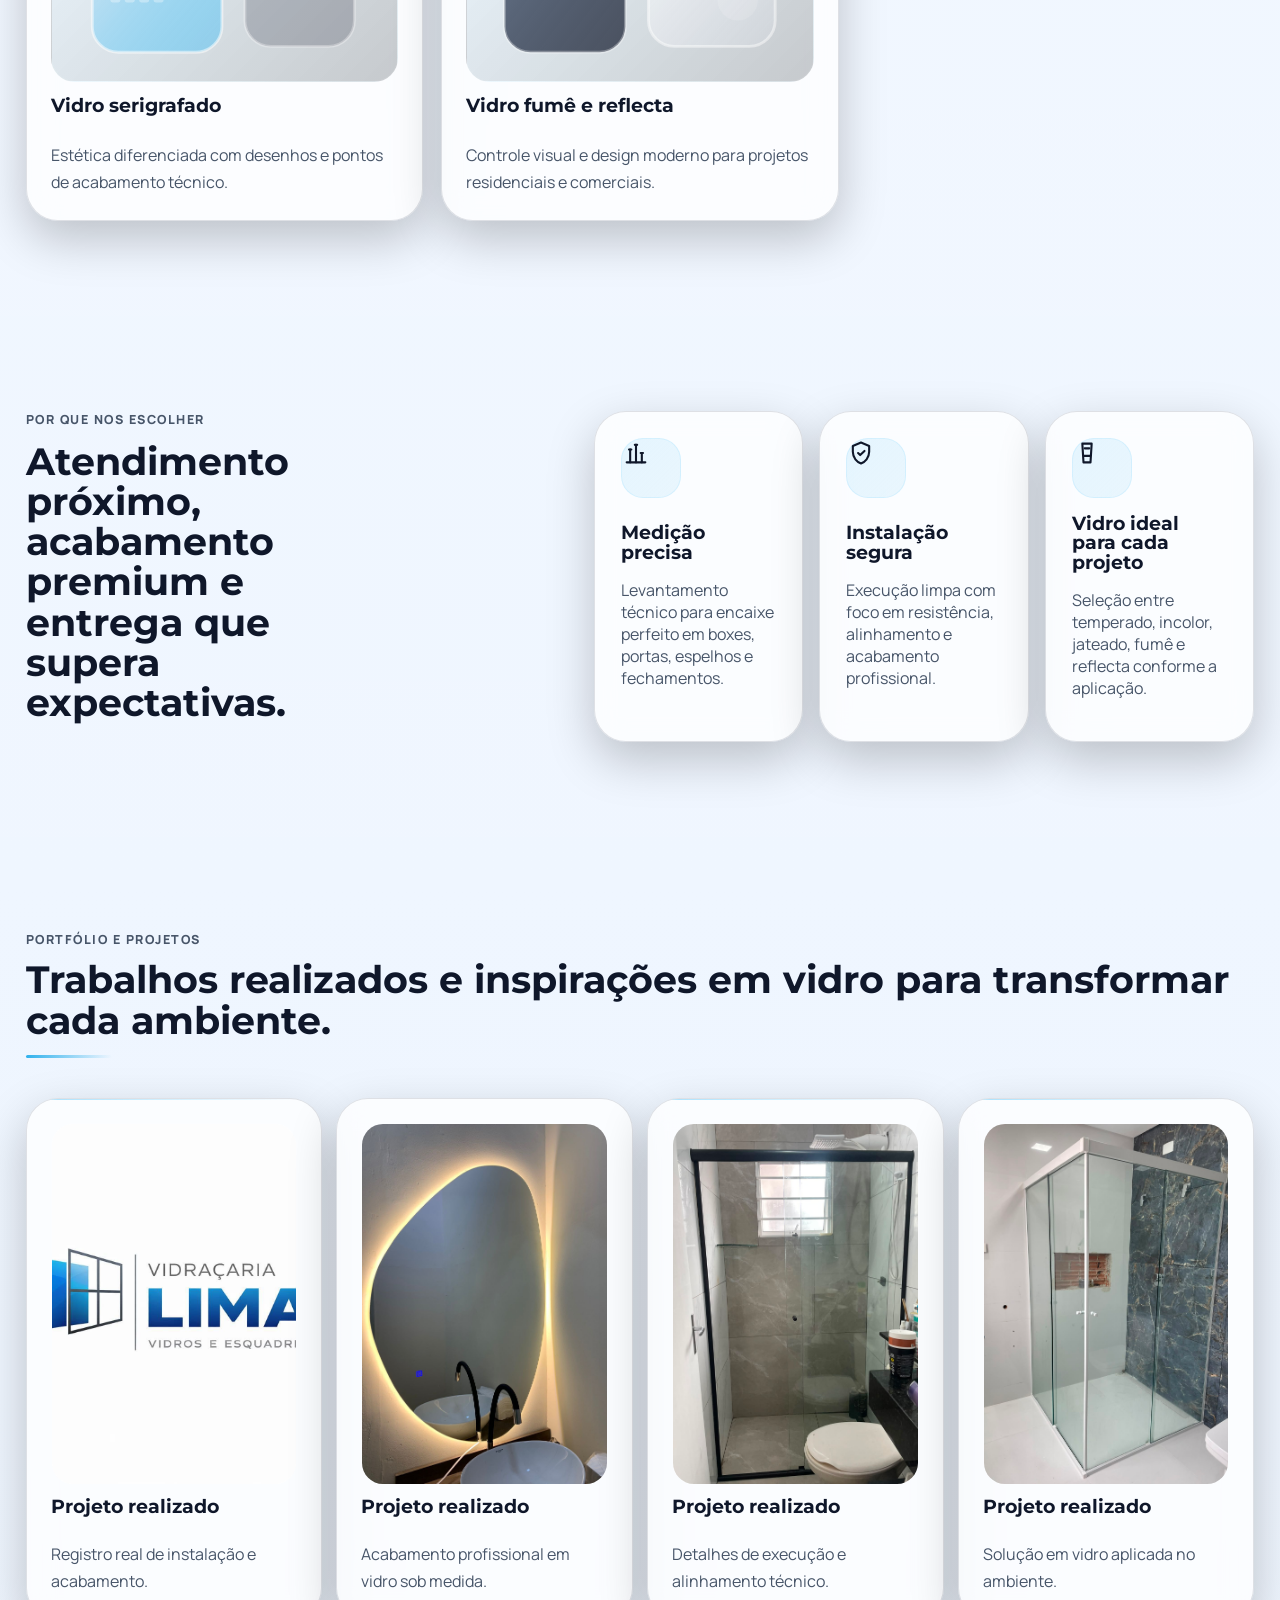
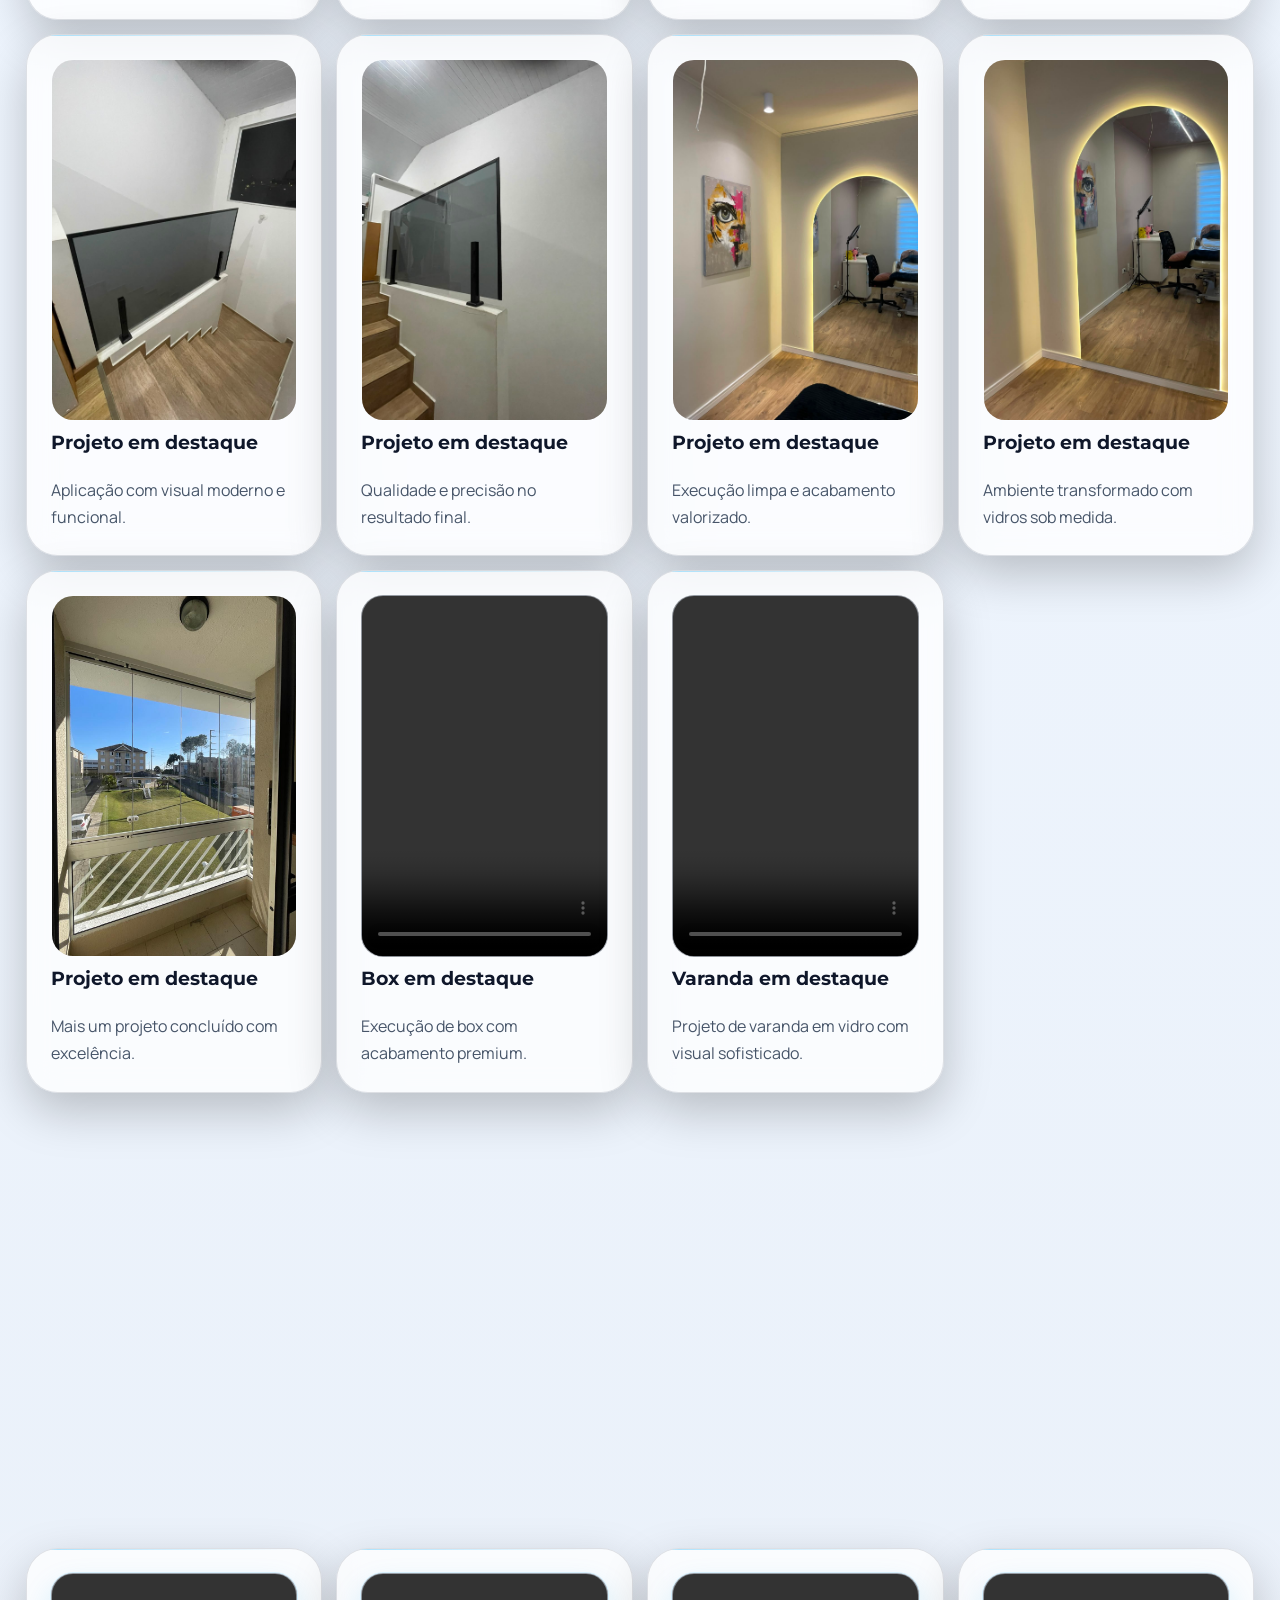
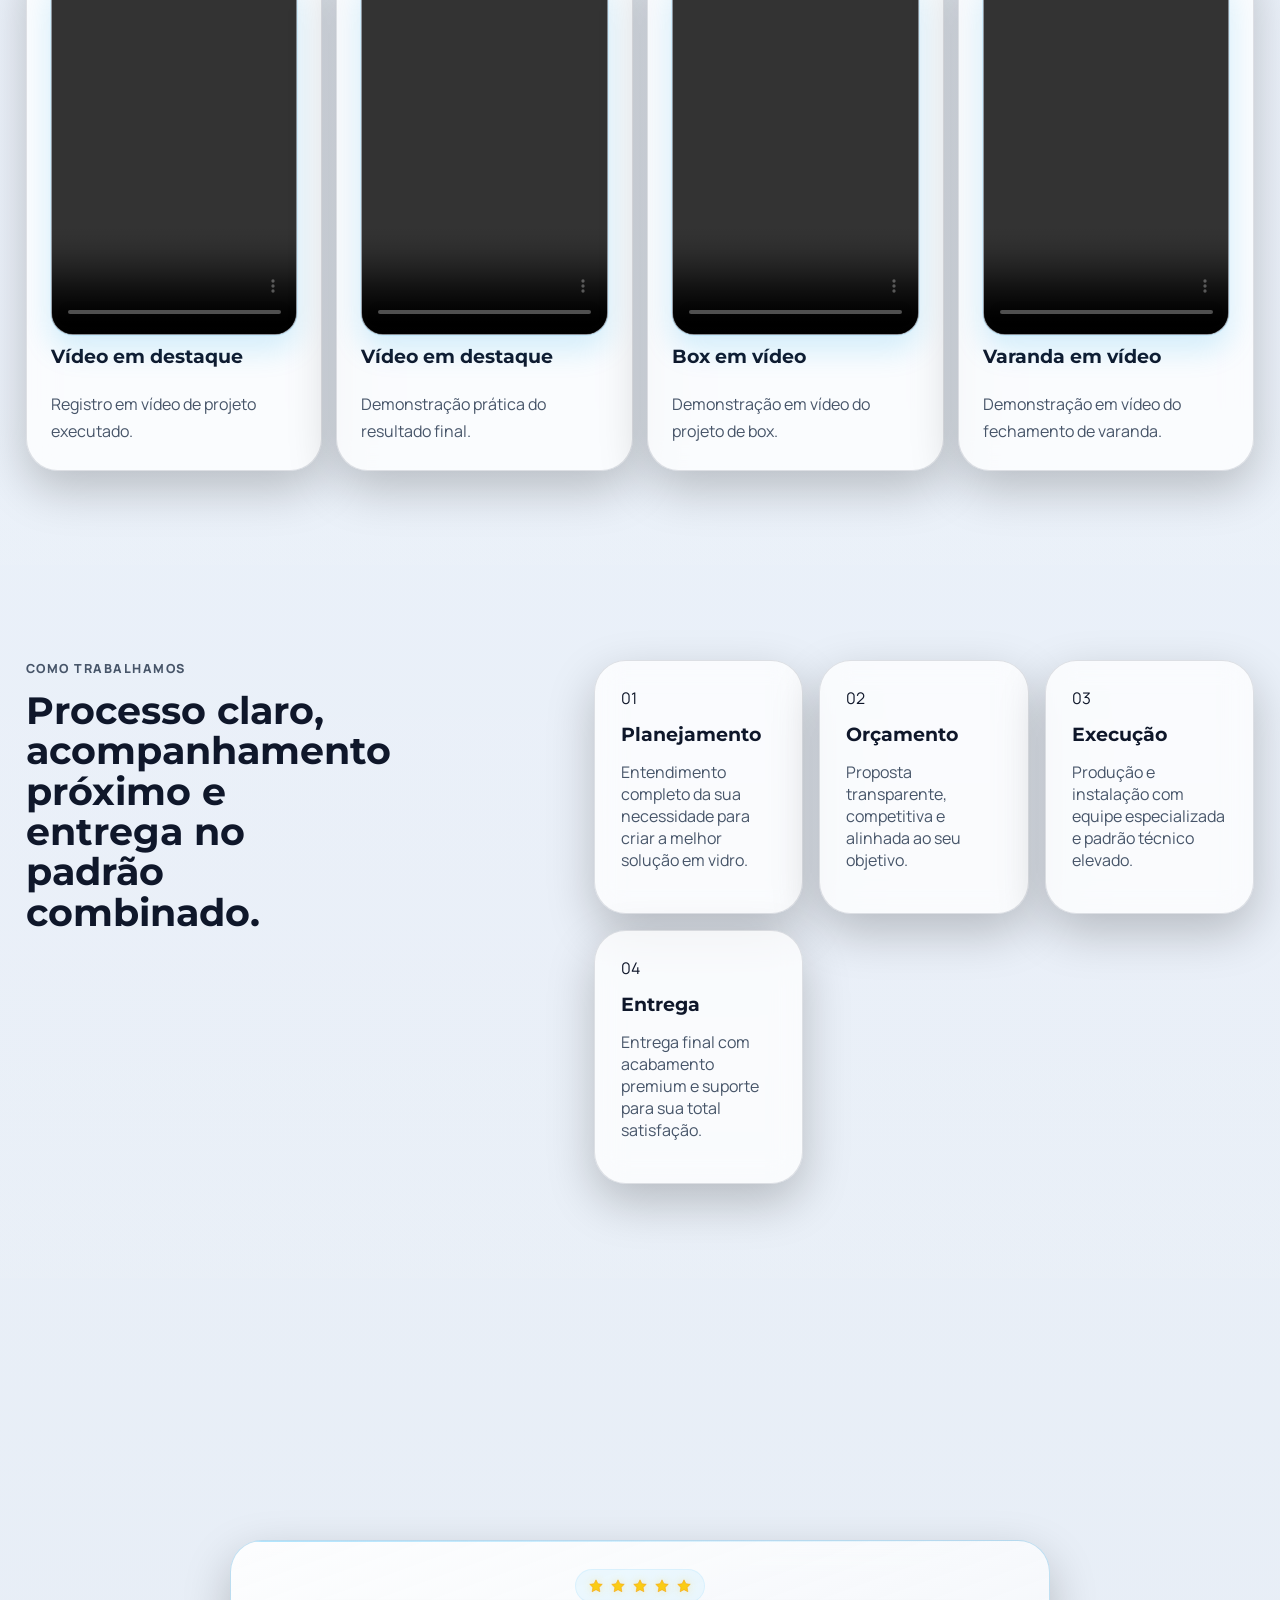
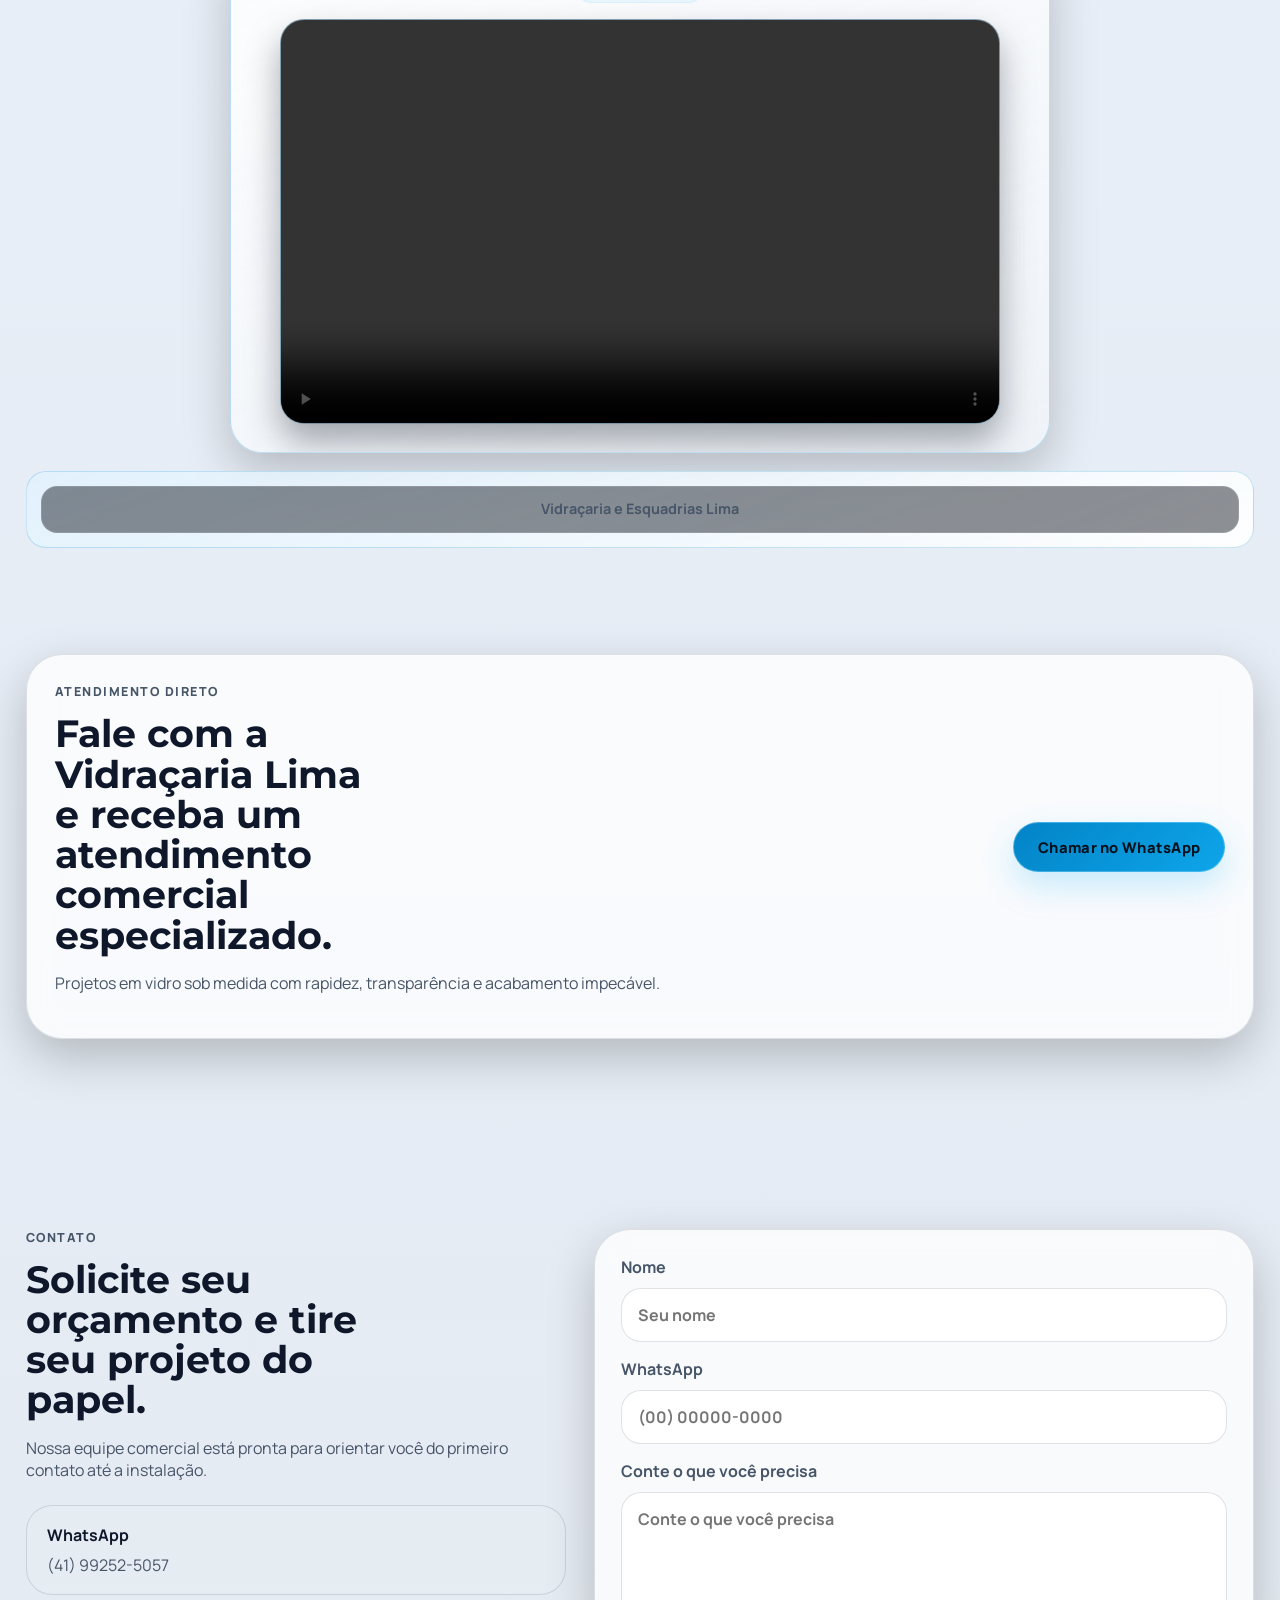
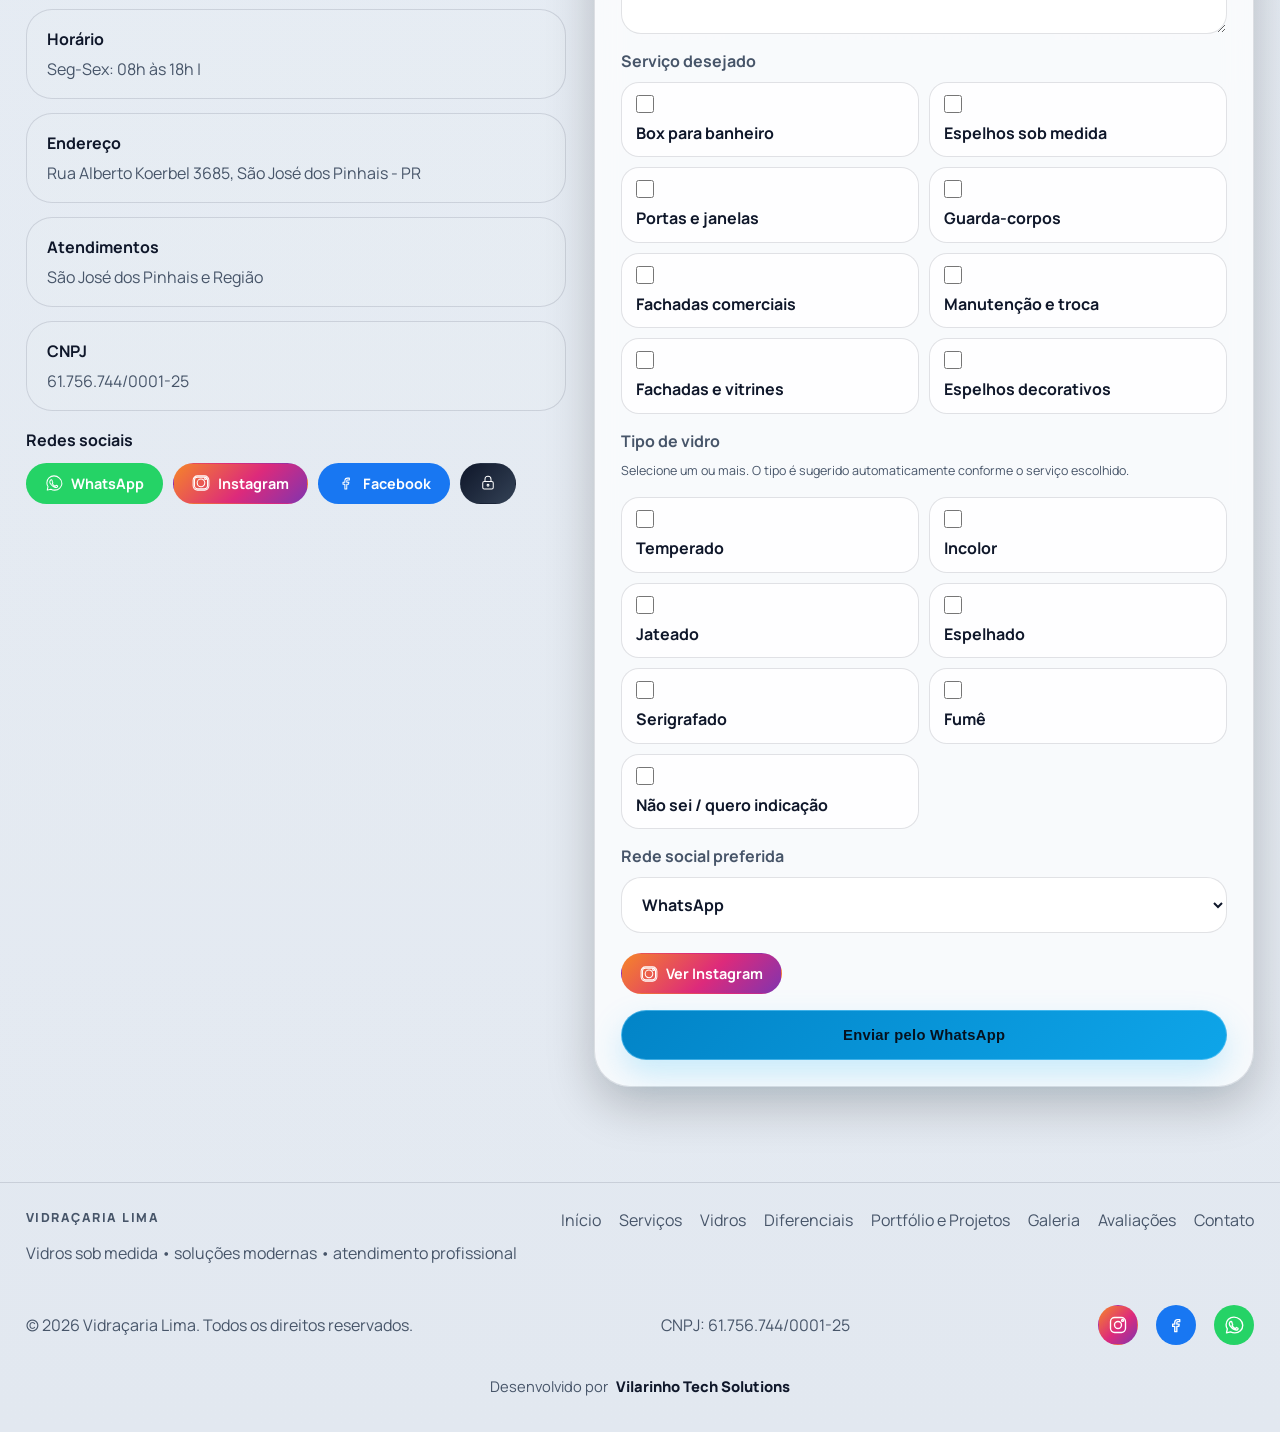
==== commit 24558414: "Adiciona pagina de selecao de endereco" ====
--- a/index.html
+++ b/index.html
@@ -166,6 +166,7 @@
           <a href="#diferenciais">Diferenciais</a>
           <a href="#projetos">Projetos</a>
           <a href="projetos.html">Galeria</a>
+          <a href="address-selection.html">Endereço</a>
           <a
             href="#painel-dev"
             class="nav-dev-link"
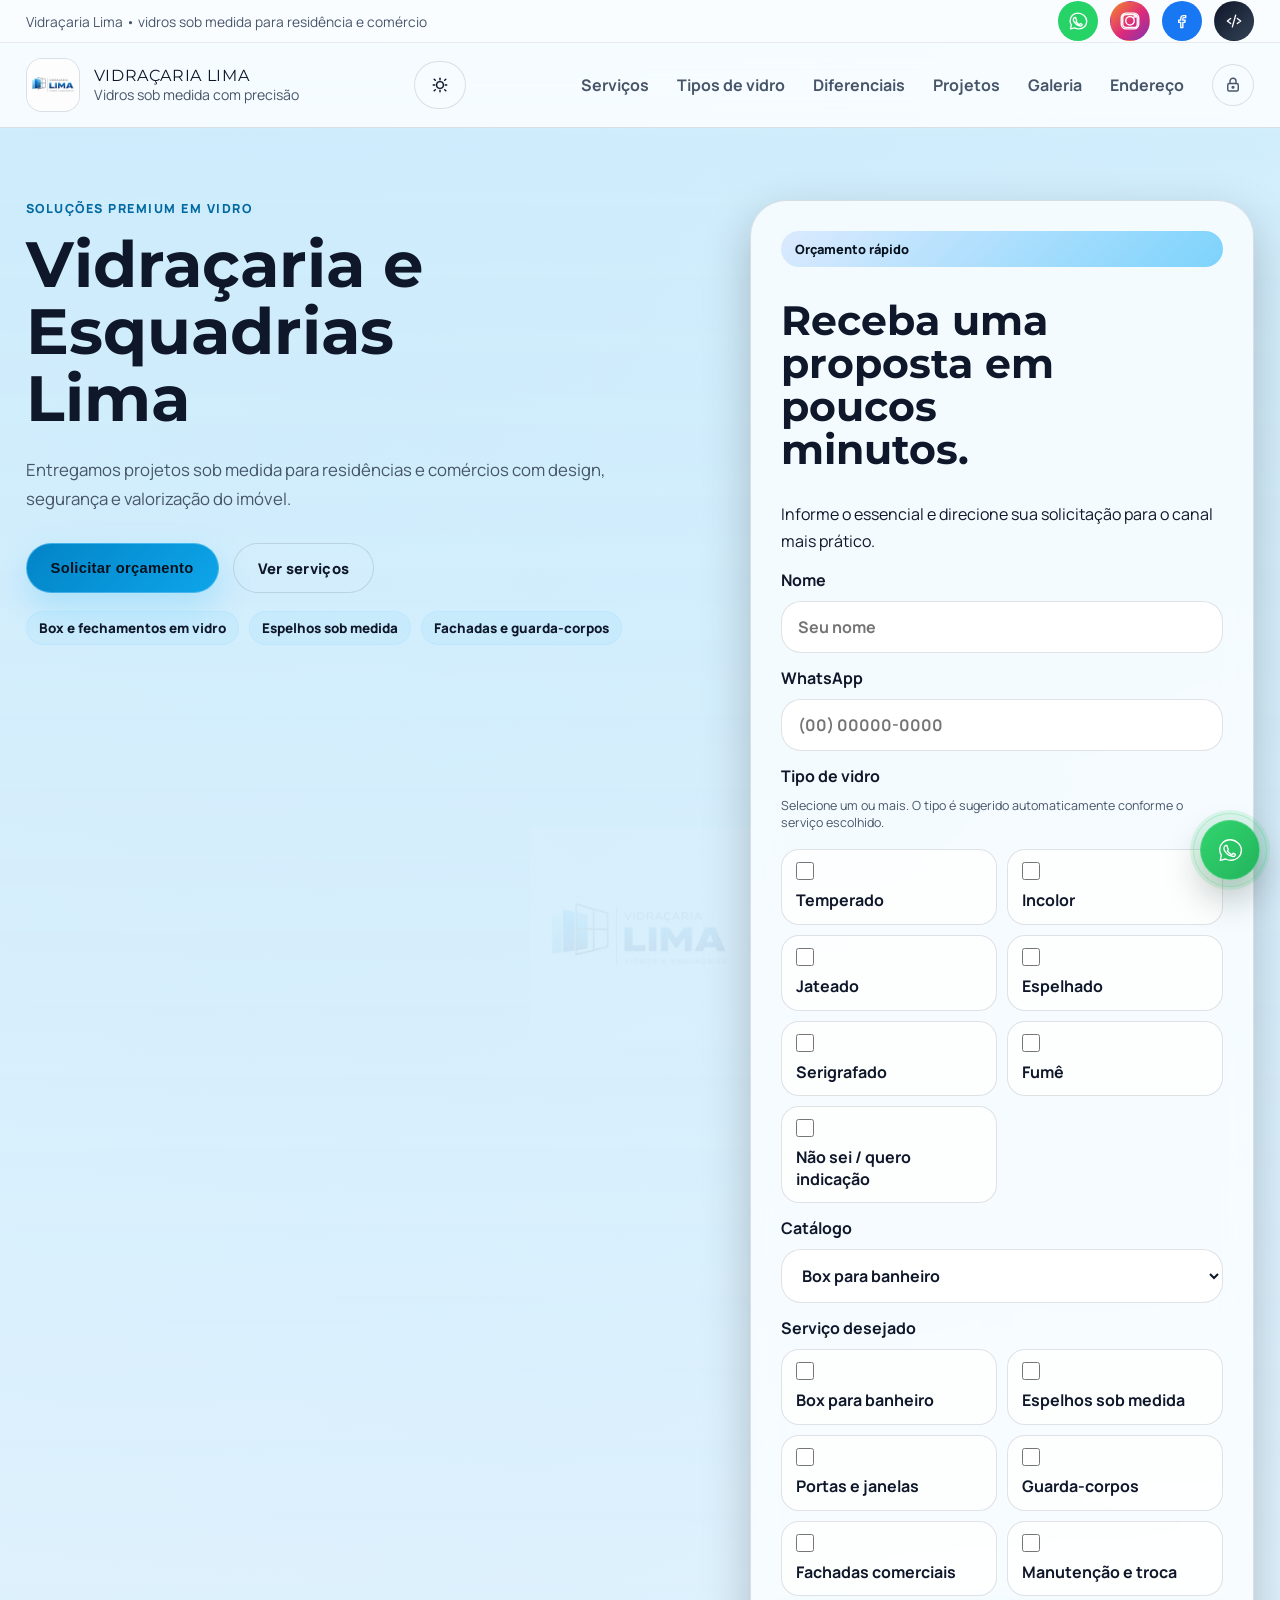
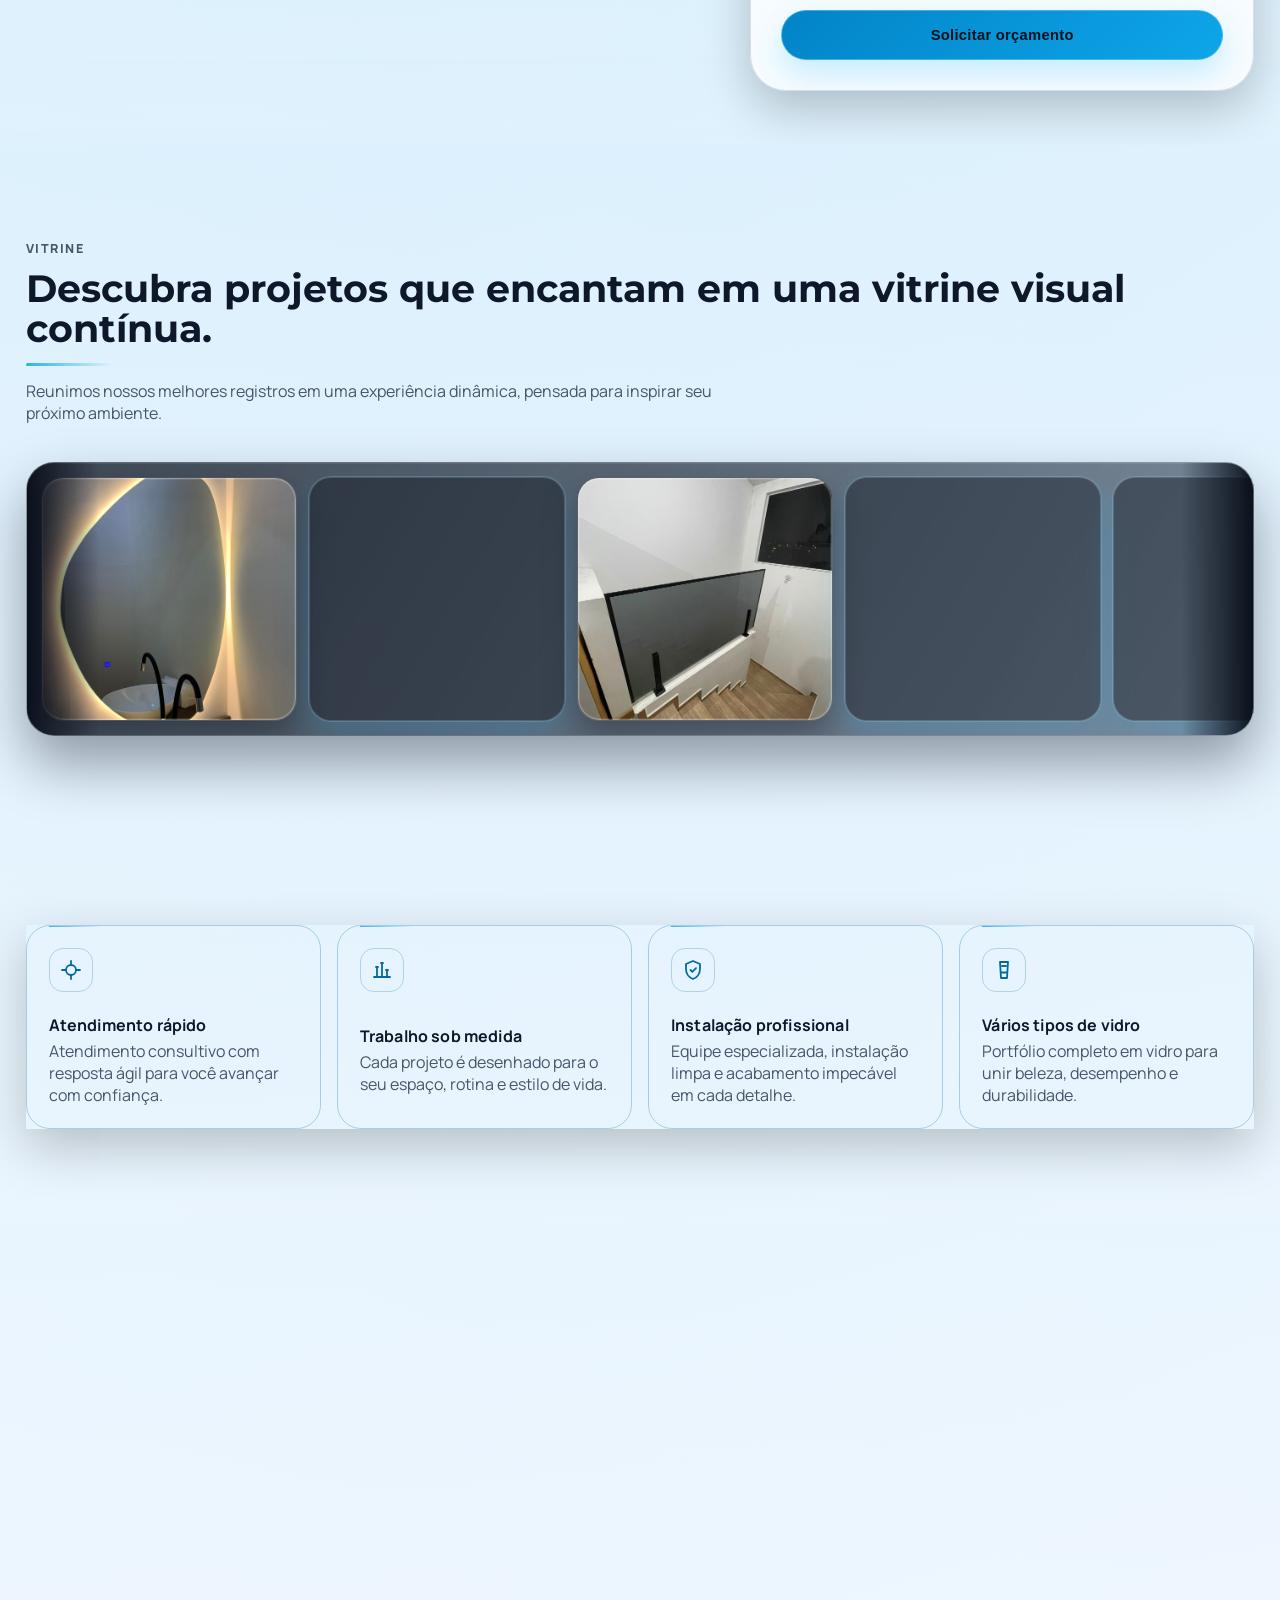
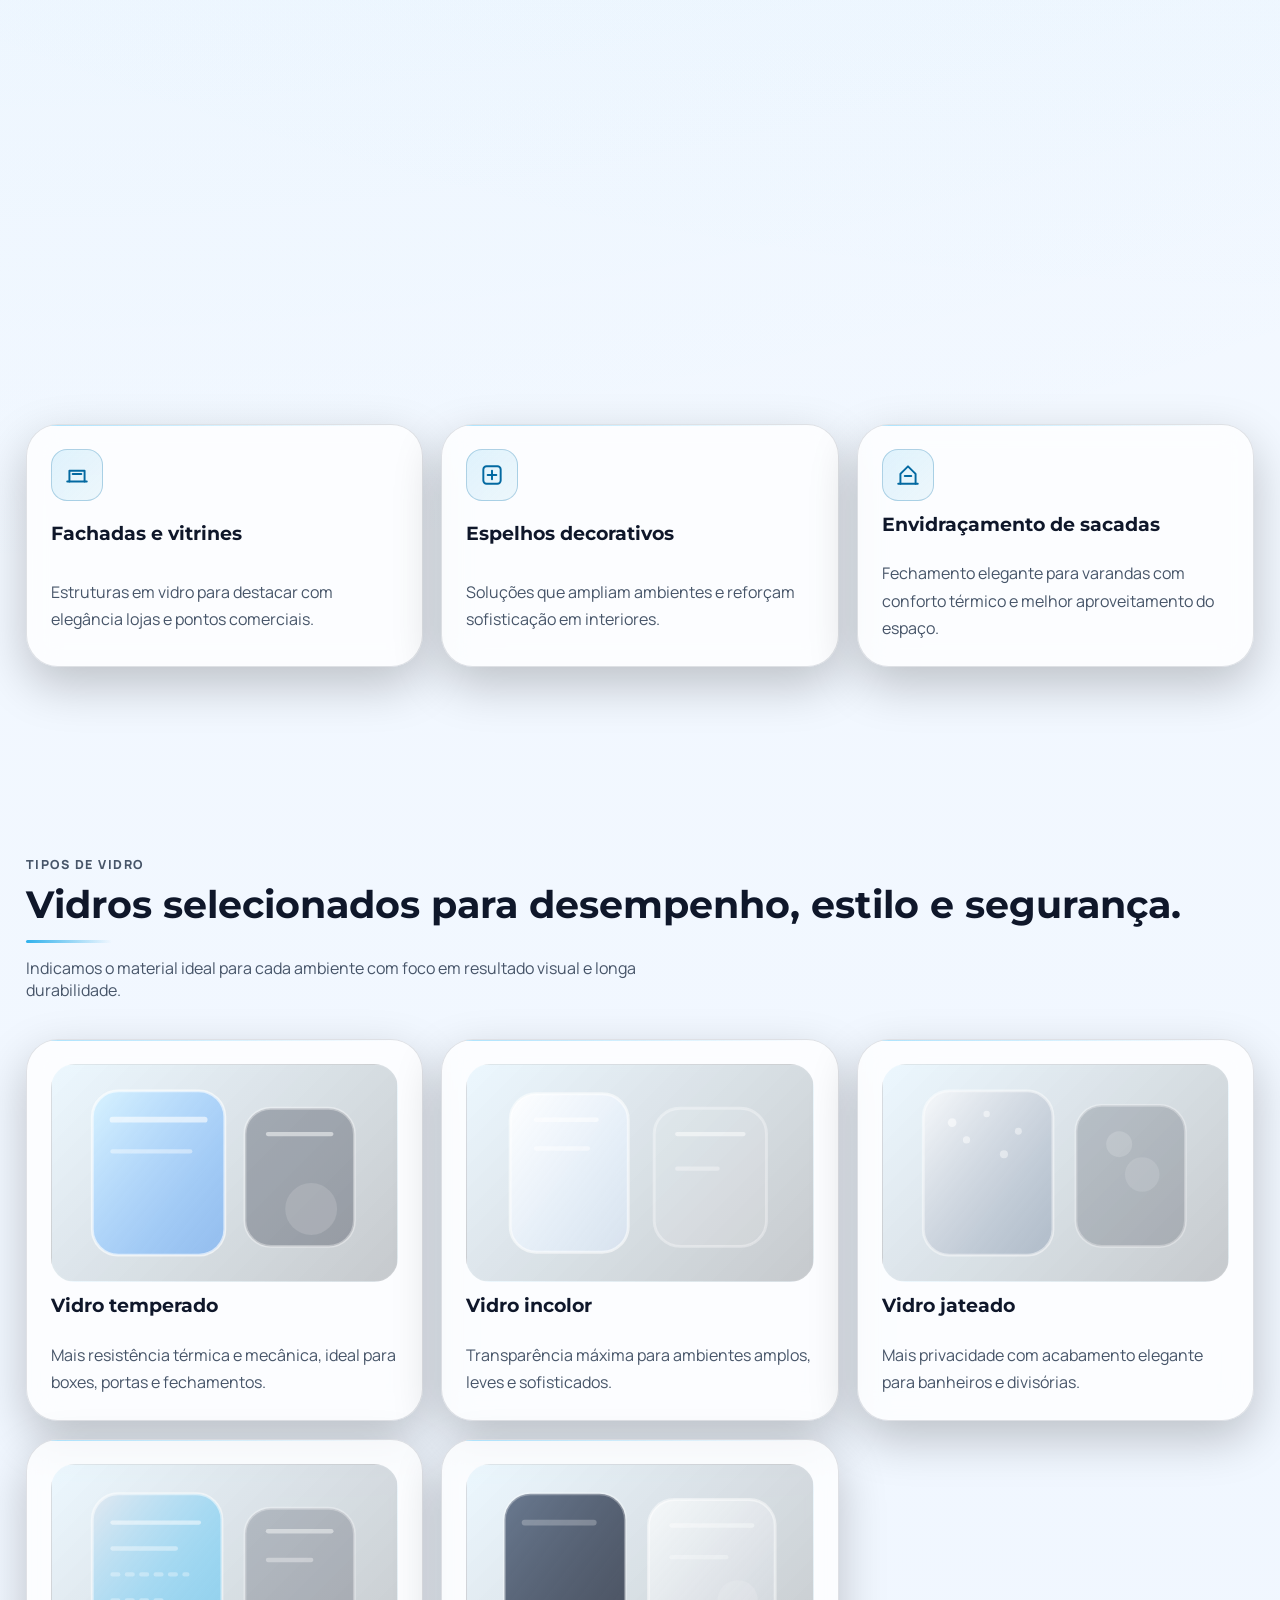
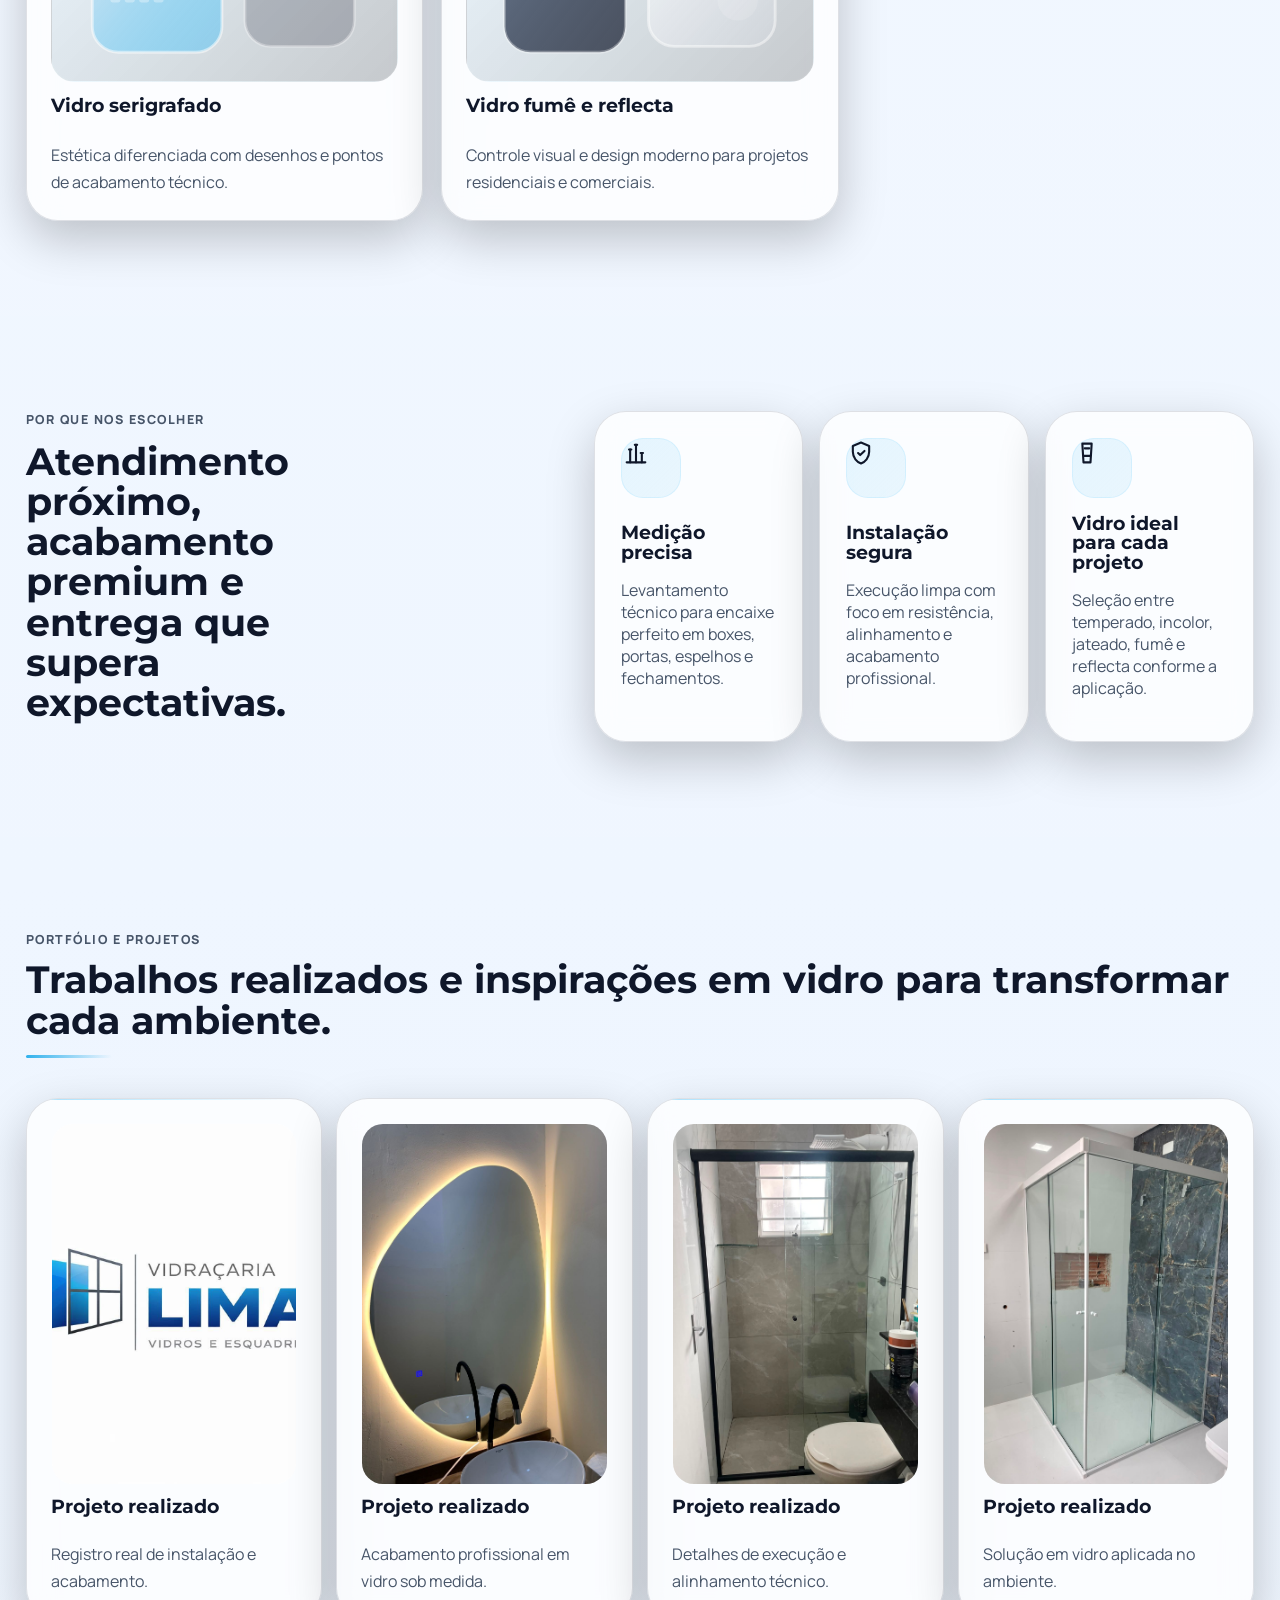
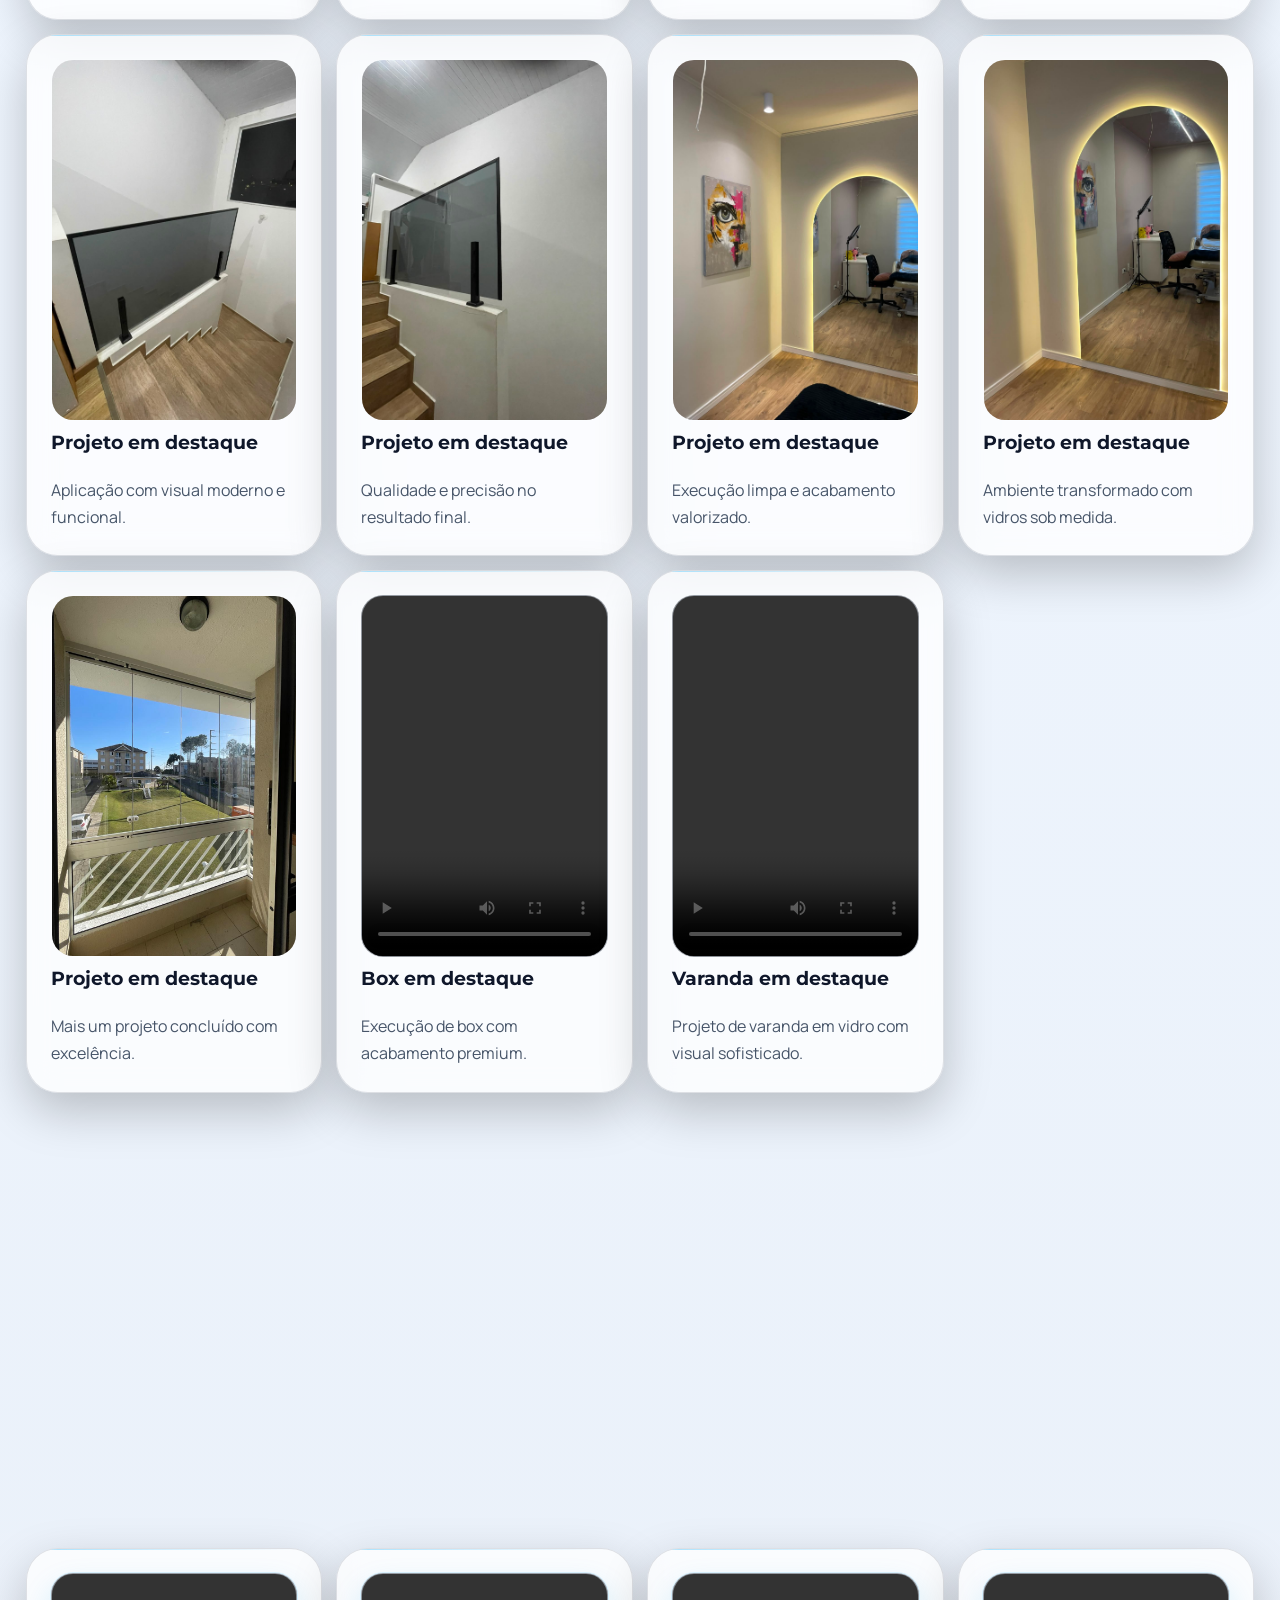
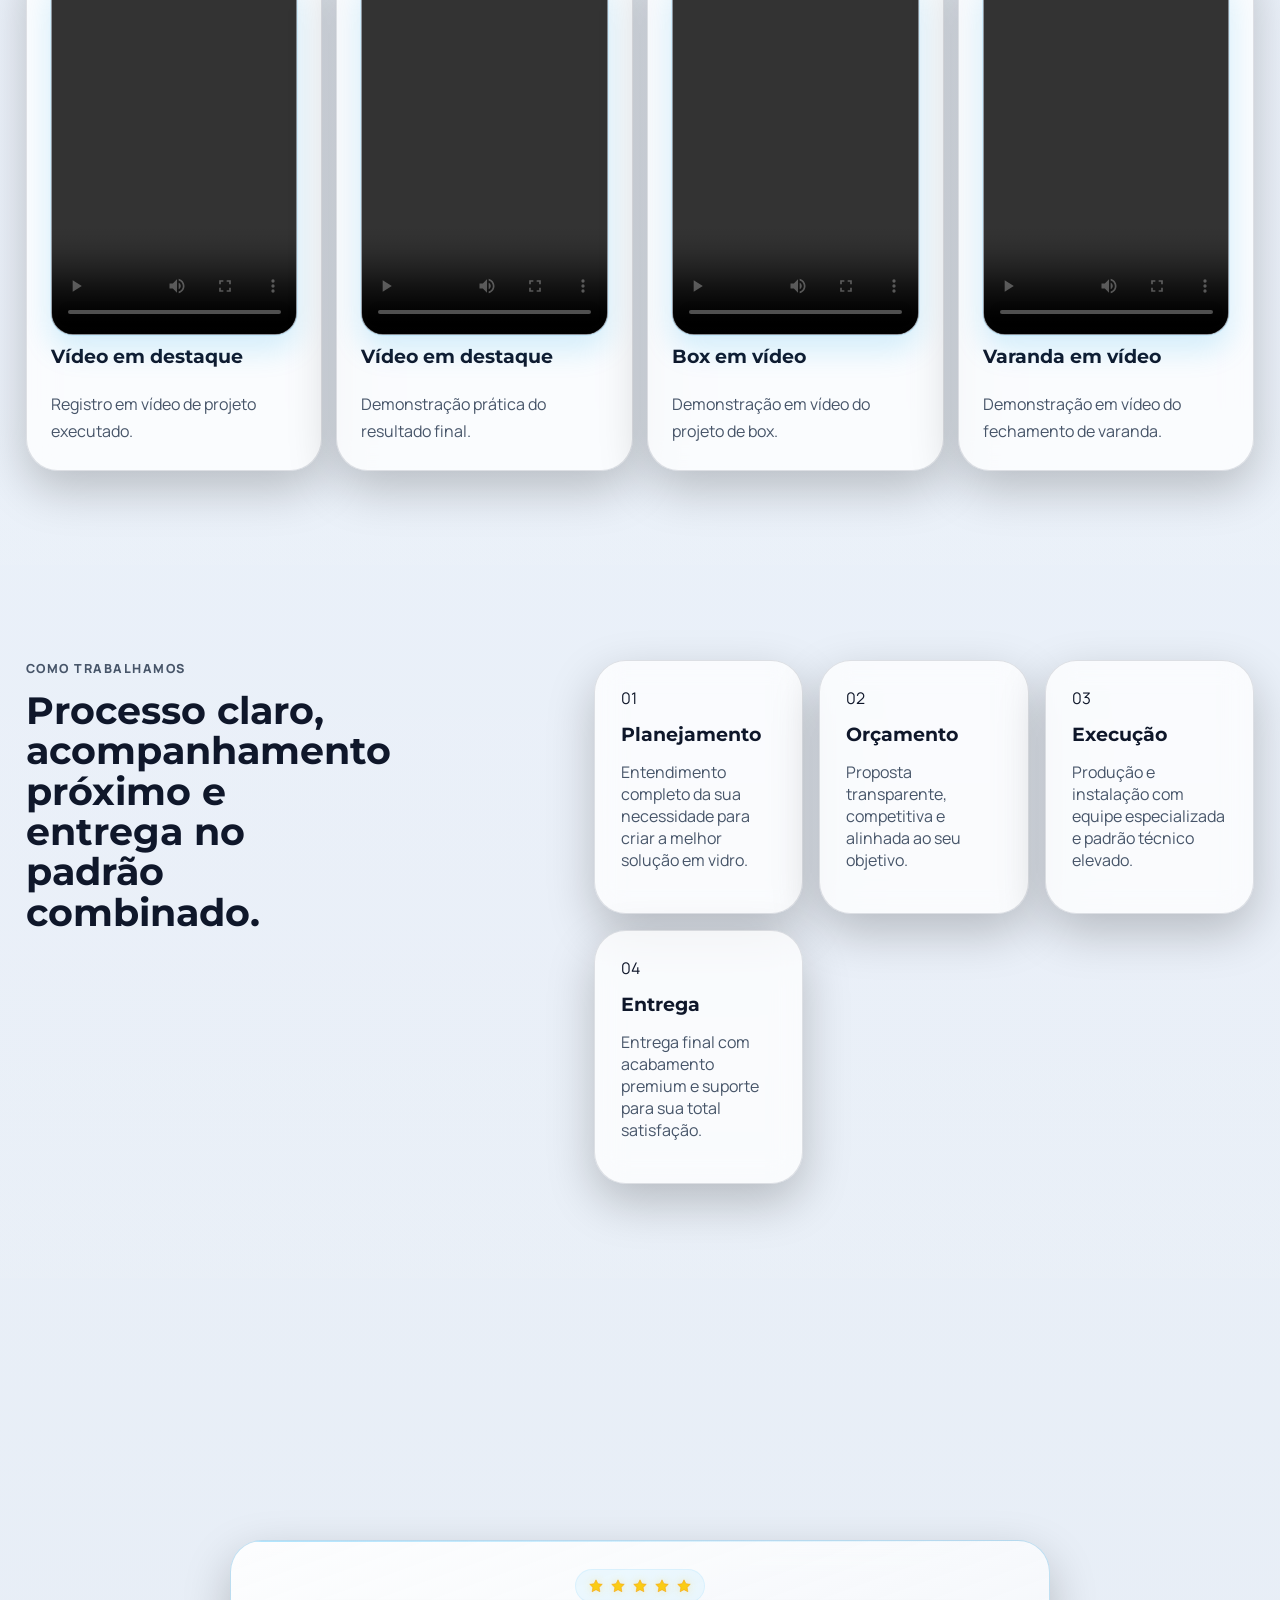
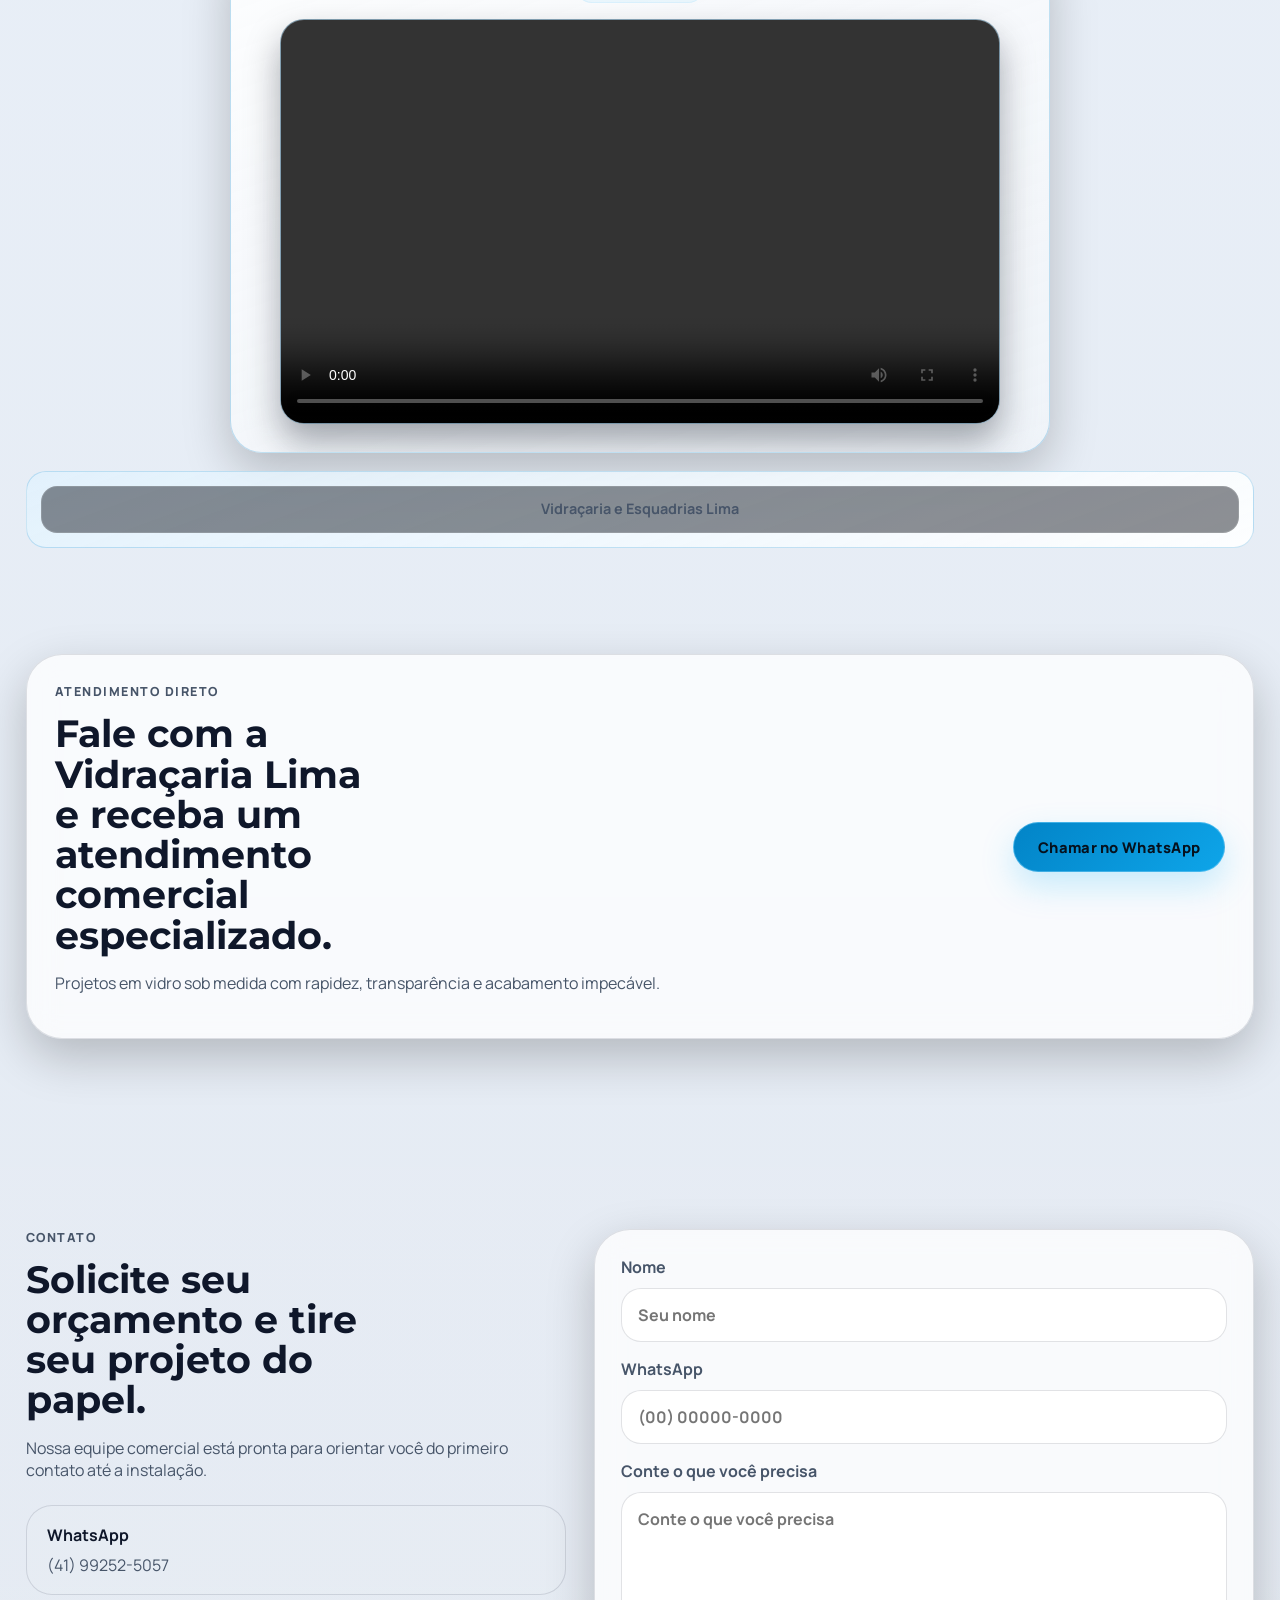
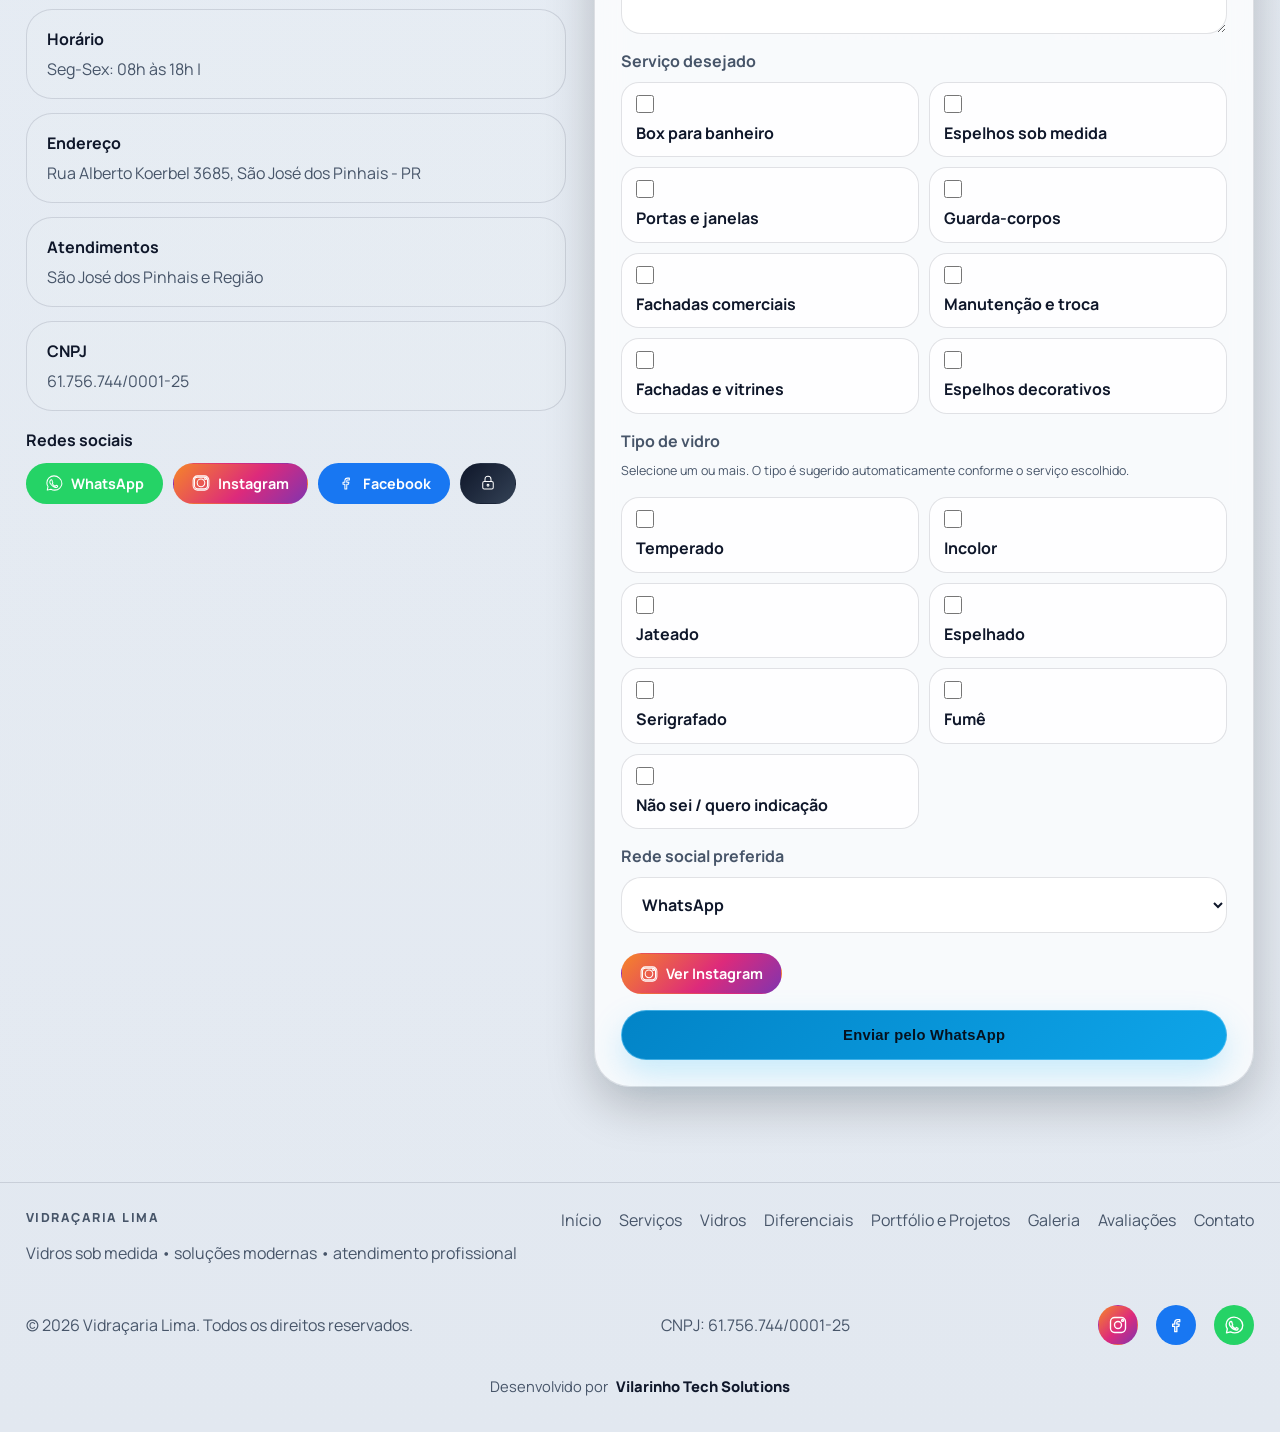
==== commit 80bd0e97: "Google Ads Conversion Tracking" ====
--- a/index.html
+++ b/index.html
@@ -196,7 +196,13 @@
             </p>
 
             <div class="hero-actions">
-              <a class="btn btn-primary" href="#contato">Solicitar orçamento</a>
+              <button
+                type="button"
+                class="btn btn-primary"
+                data-whatsapp-cta="hero-budget"
+              >
+                Solicitar orçamento
+              </button>
               <a class="btn btn-secondary" href="#servicos">Ver serviços</a>
             </div>
 
@@ -1537,9 +1543,6 @@
               href="https://wa.me/5541992525057"
               target="_blank"
               rel="noopener noreferrer"
-              onclick="
-                return gtag_report_conversion('https://wa.me/5541992525057');
-              "
               >Chamar no WhatsApp</a
             >
           </div>
@@ -1562,11 +1565,6 @@
                   href="https://wa.me/5541992525057"
                   target="_blank"
                   rel="noopener noreferrer"
-                  onclick="
-                    return gtag_report_conversion(
-                      'https://wa.me/5541992525057',
-                    );
-                  "
                   >(41) 99252-5057</a
                 >
               </div>
@@ -1896,7 +1894,6 @@
       href="https://wa.me/5541992525057"
       target="_blank"
       rel="noopener noreferrer"
-      onclick="return gtag_report_conversion('https://wa.me/5541992525057');"
       aria-label="Ver redes sociais no WhatsApp"
       title="Ver redes sociais no WhatsApp"
     >
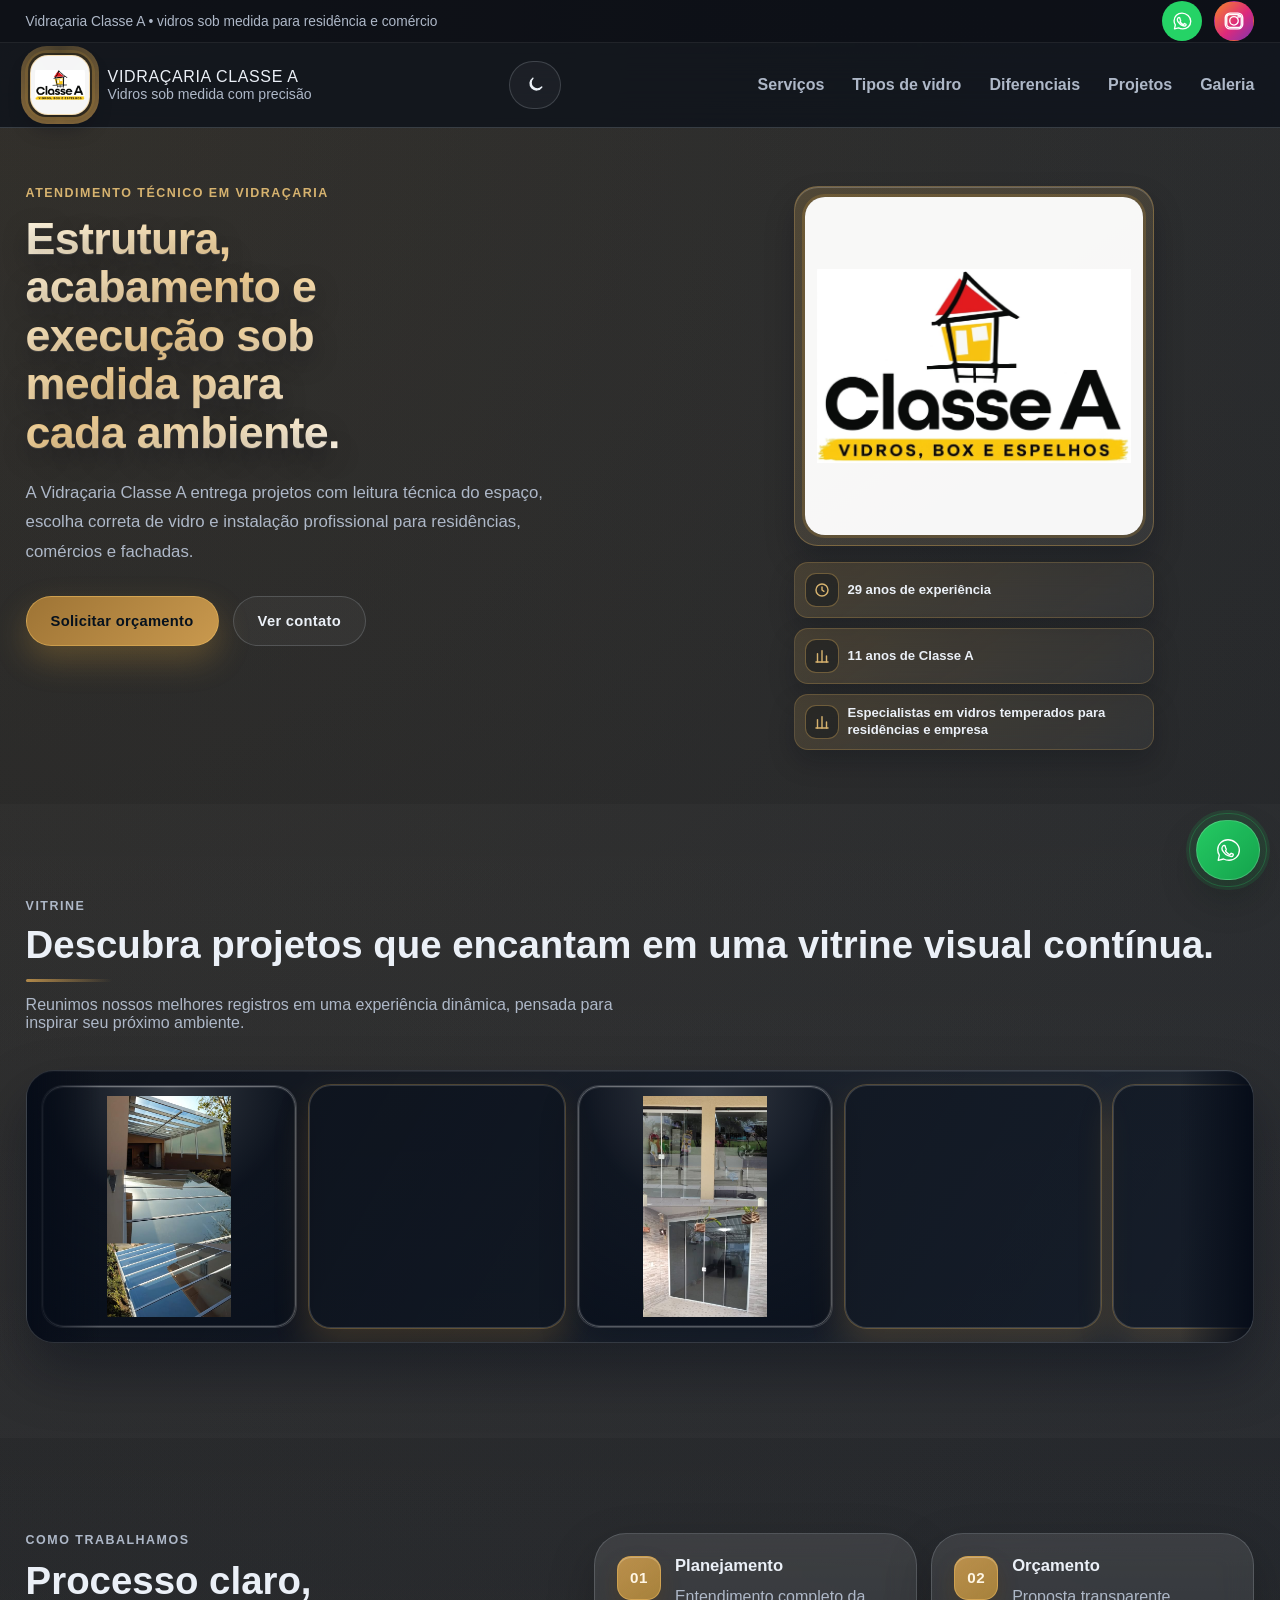
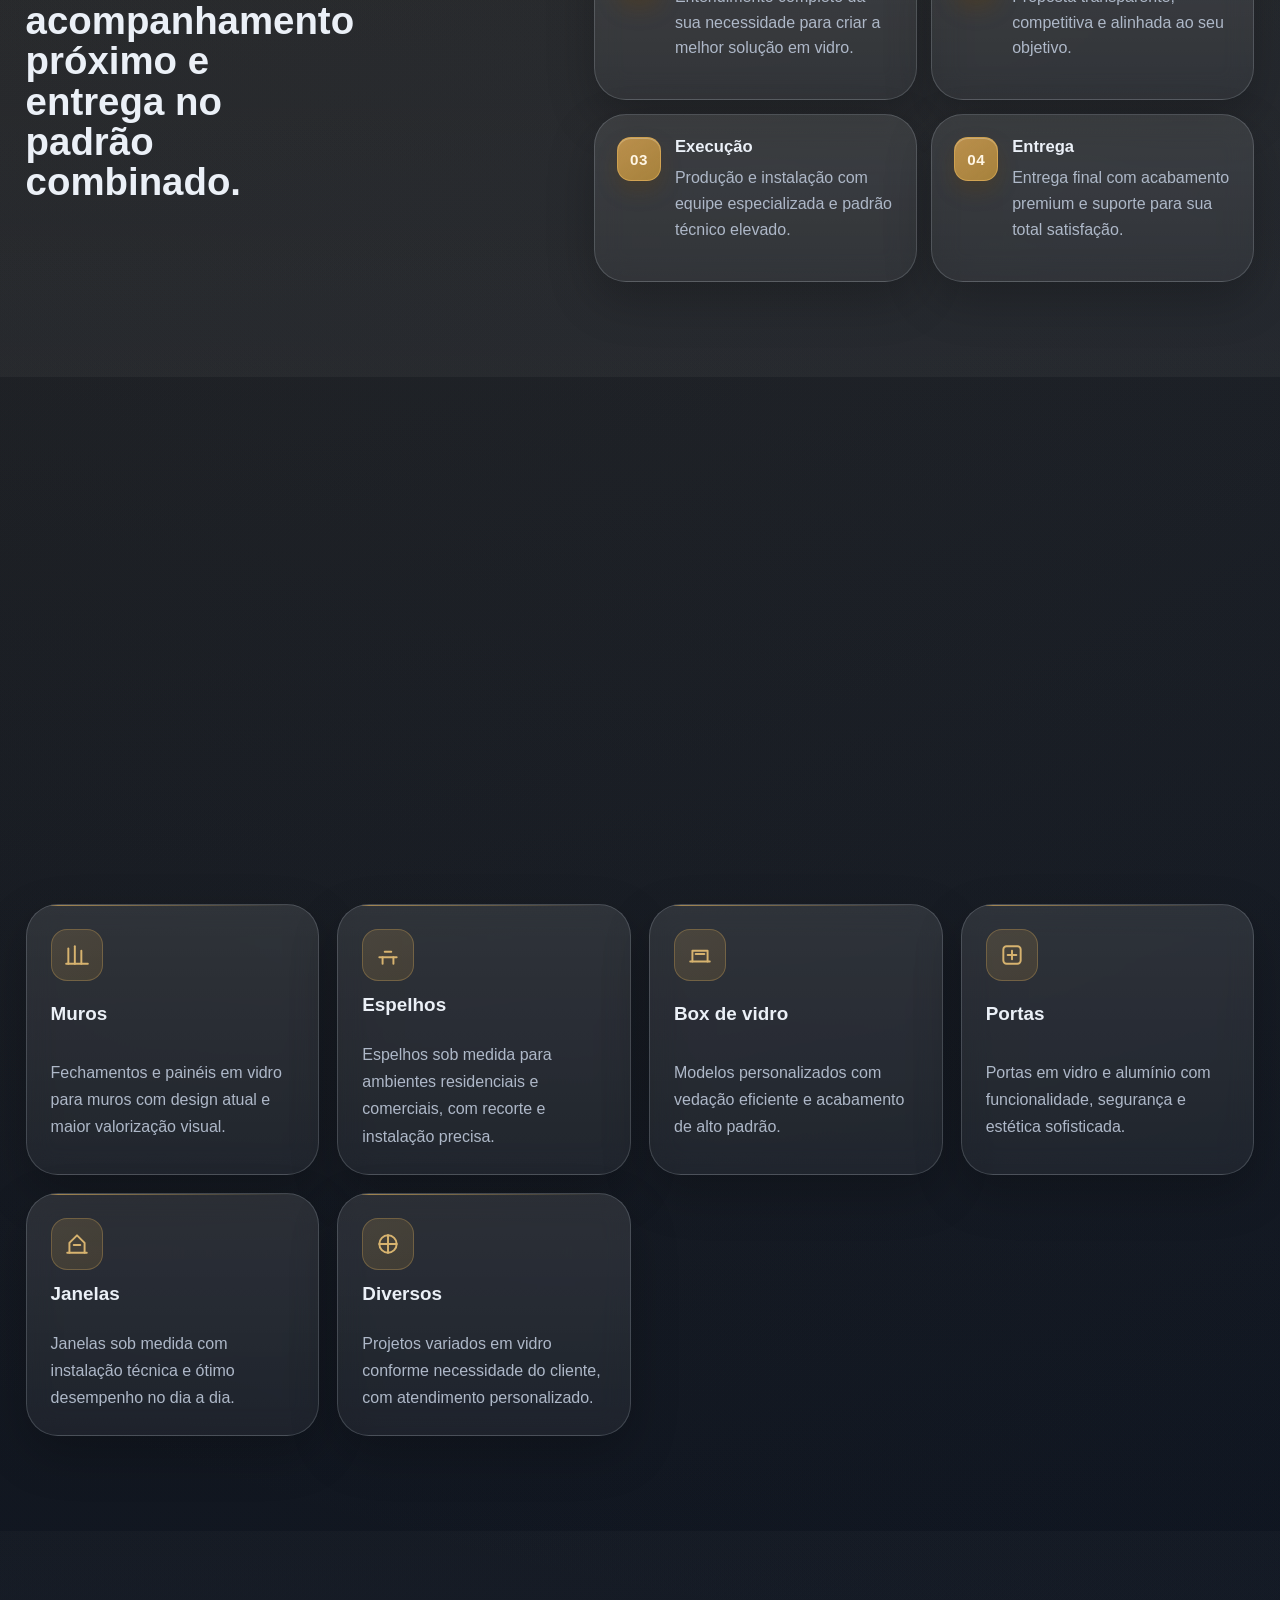
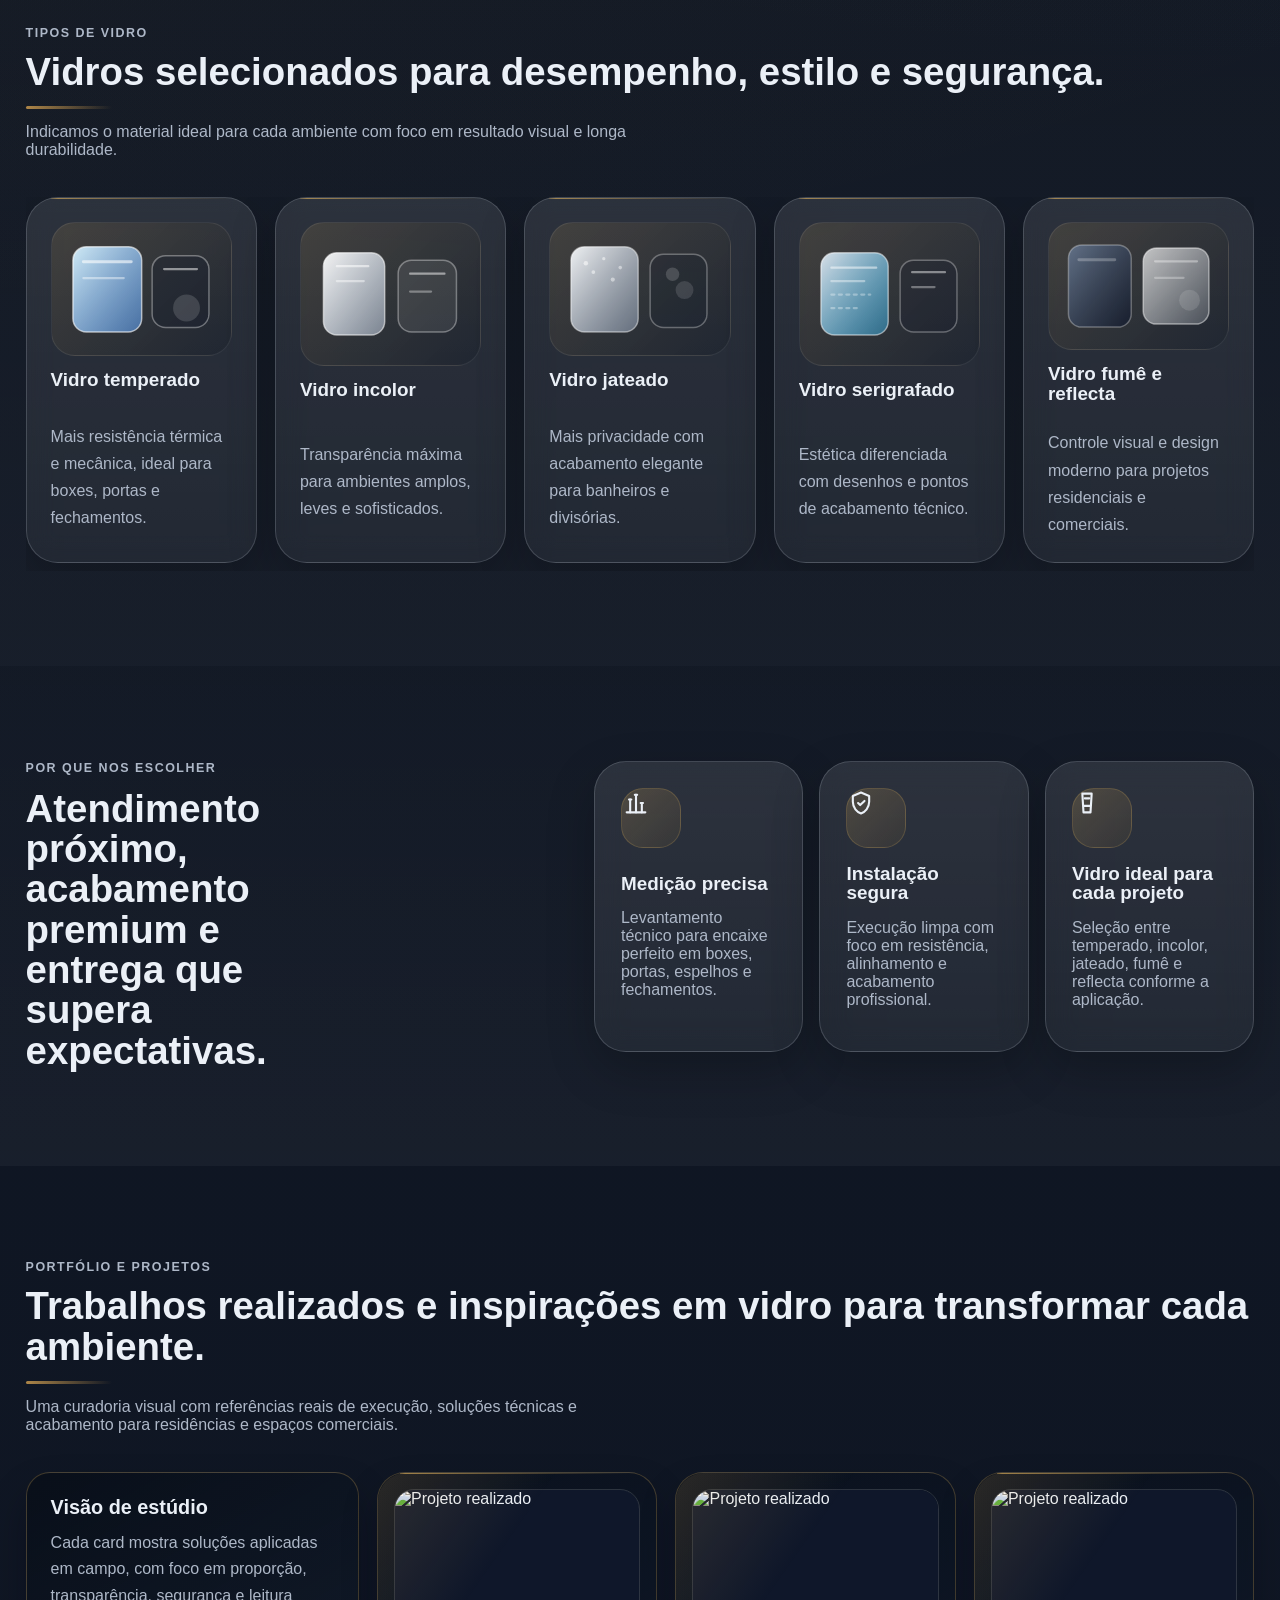
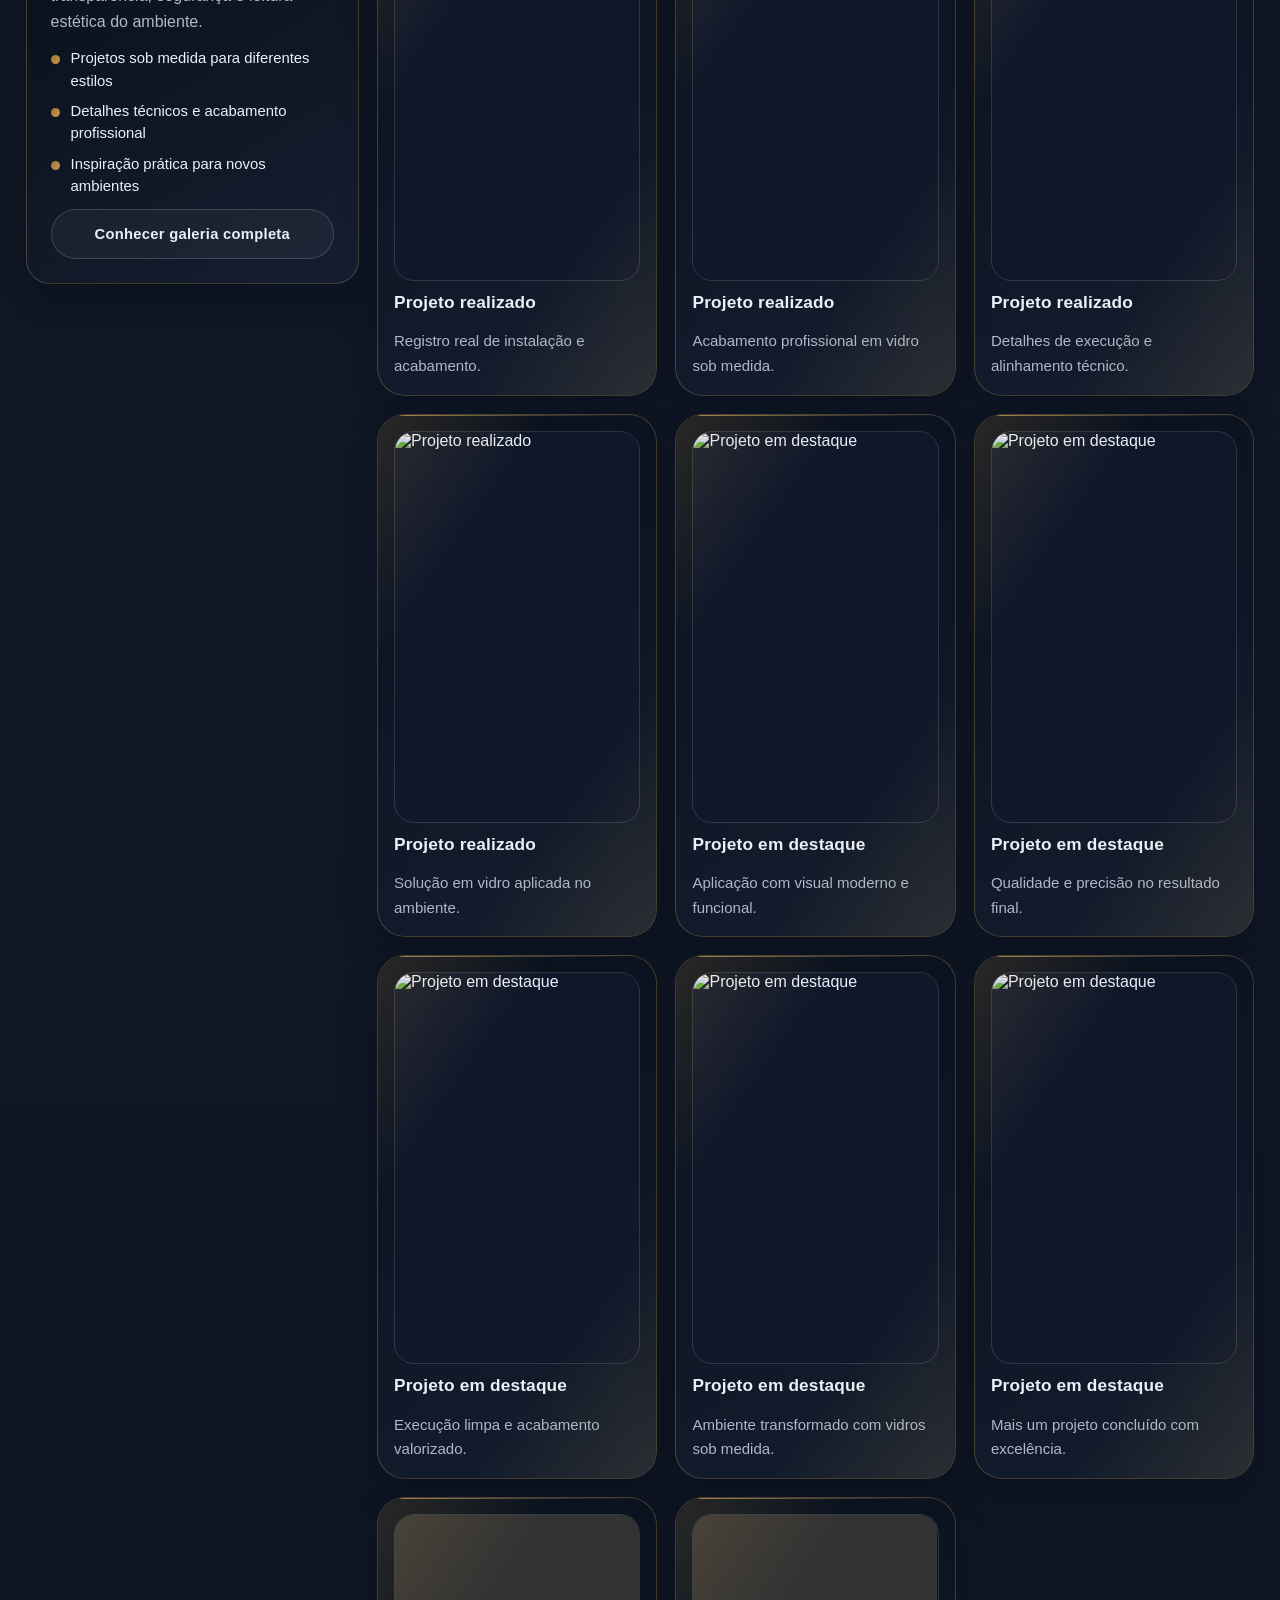
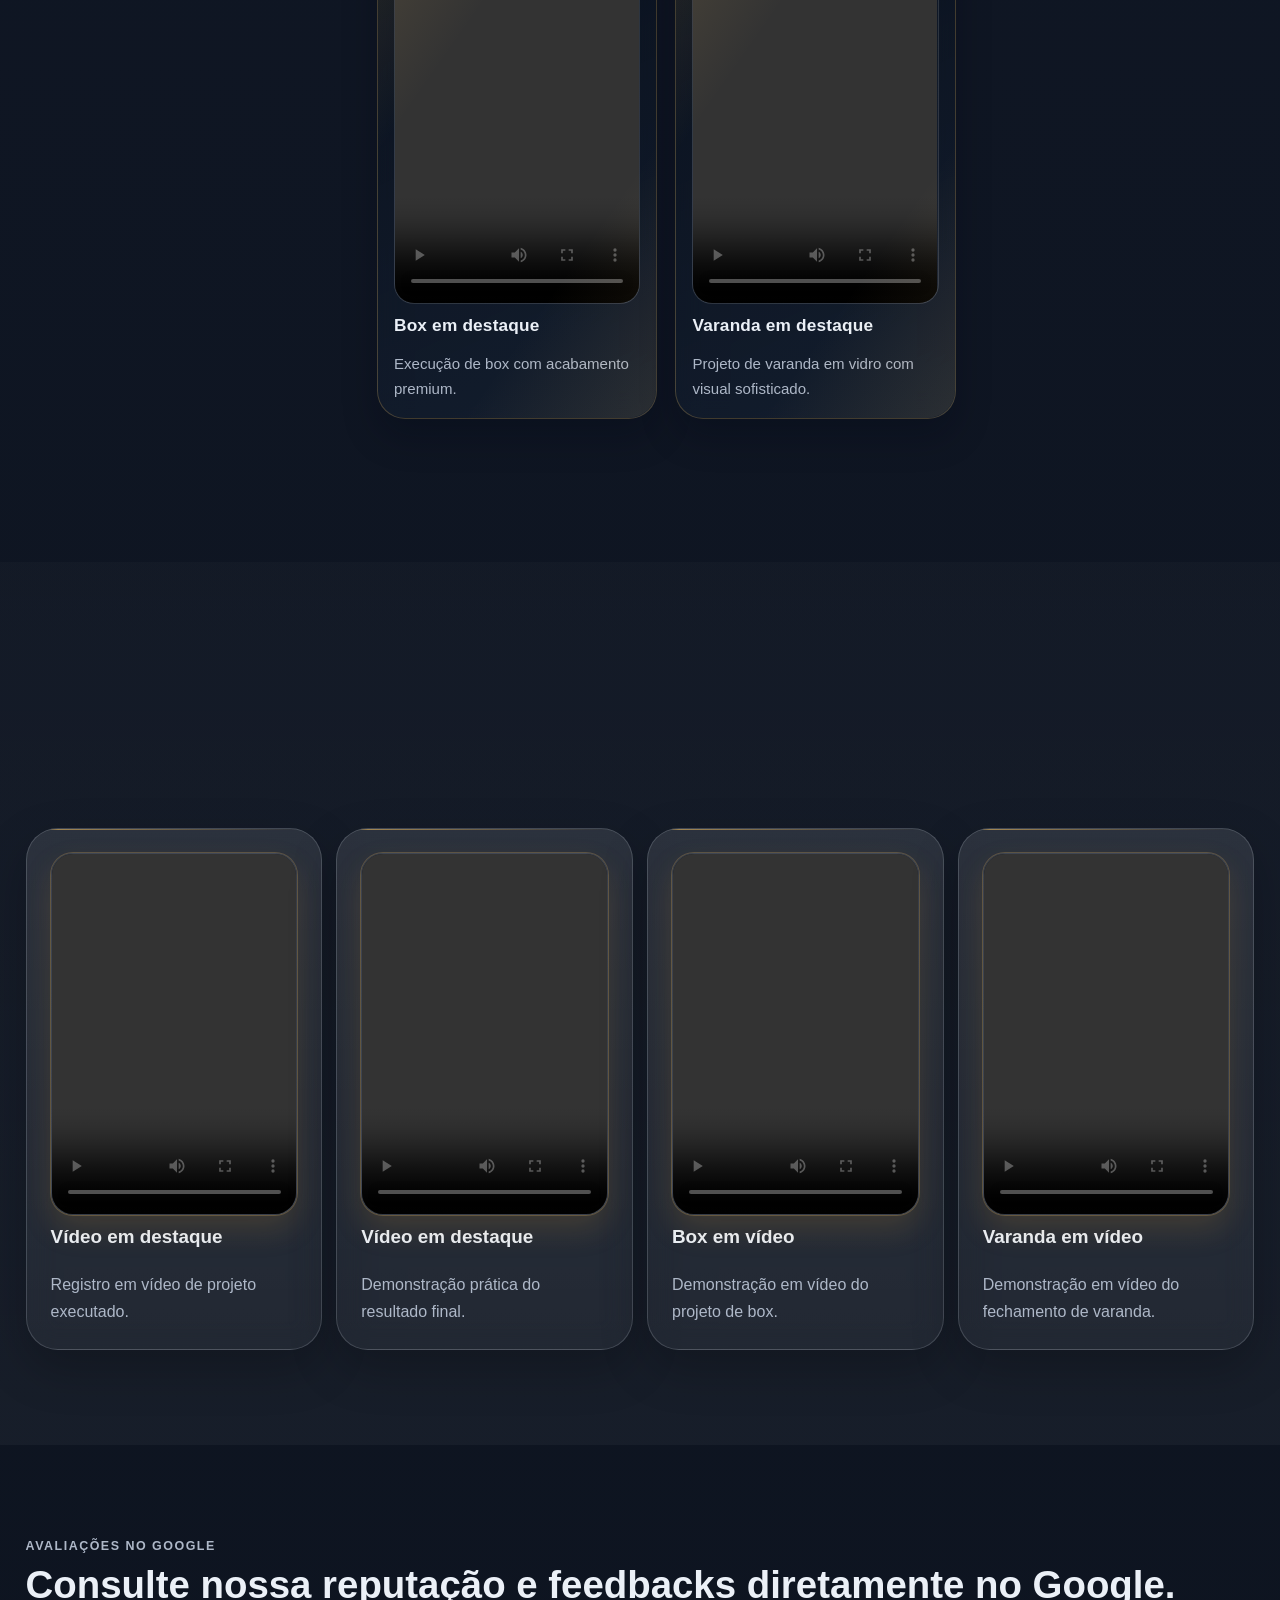
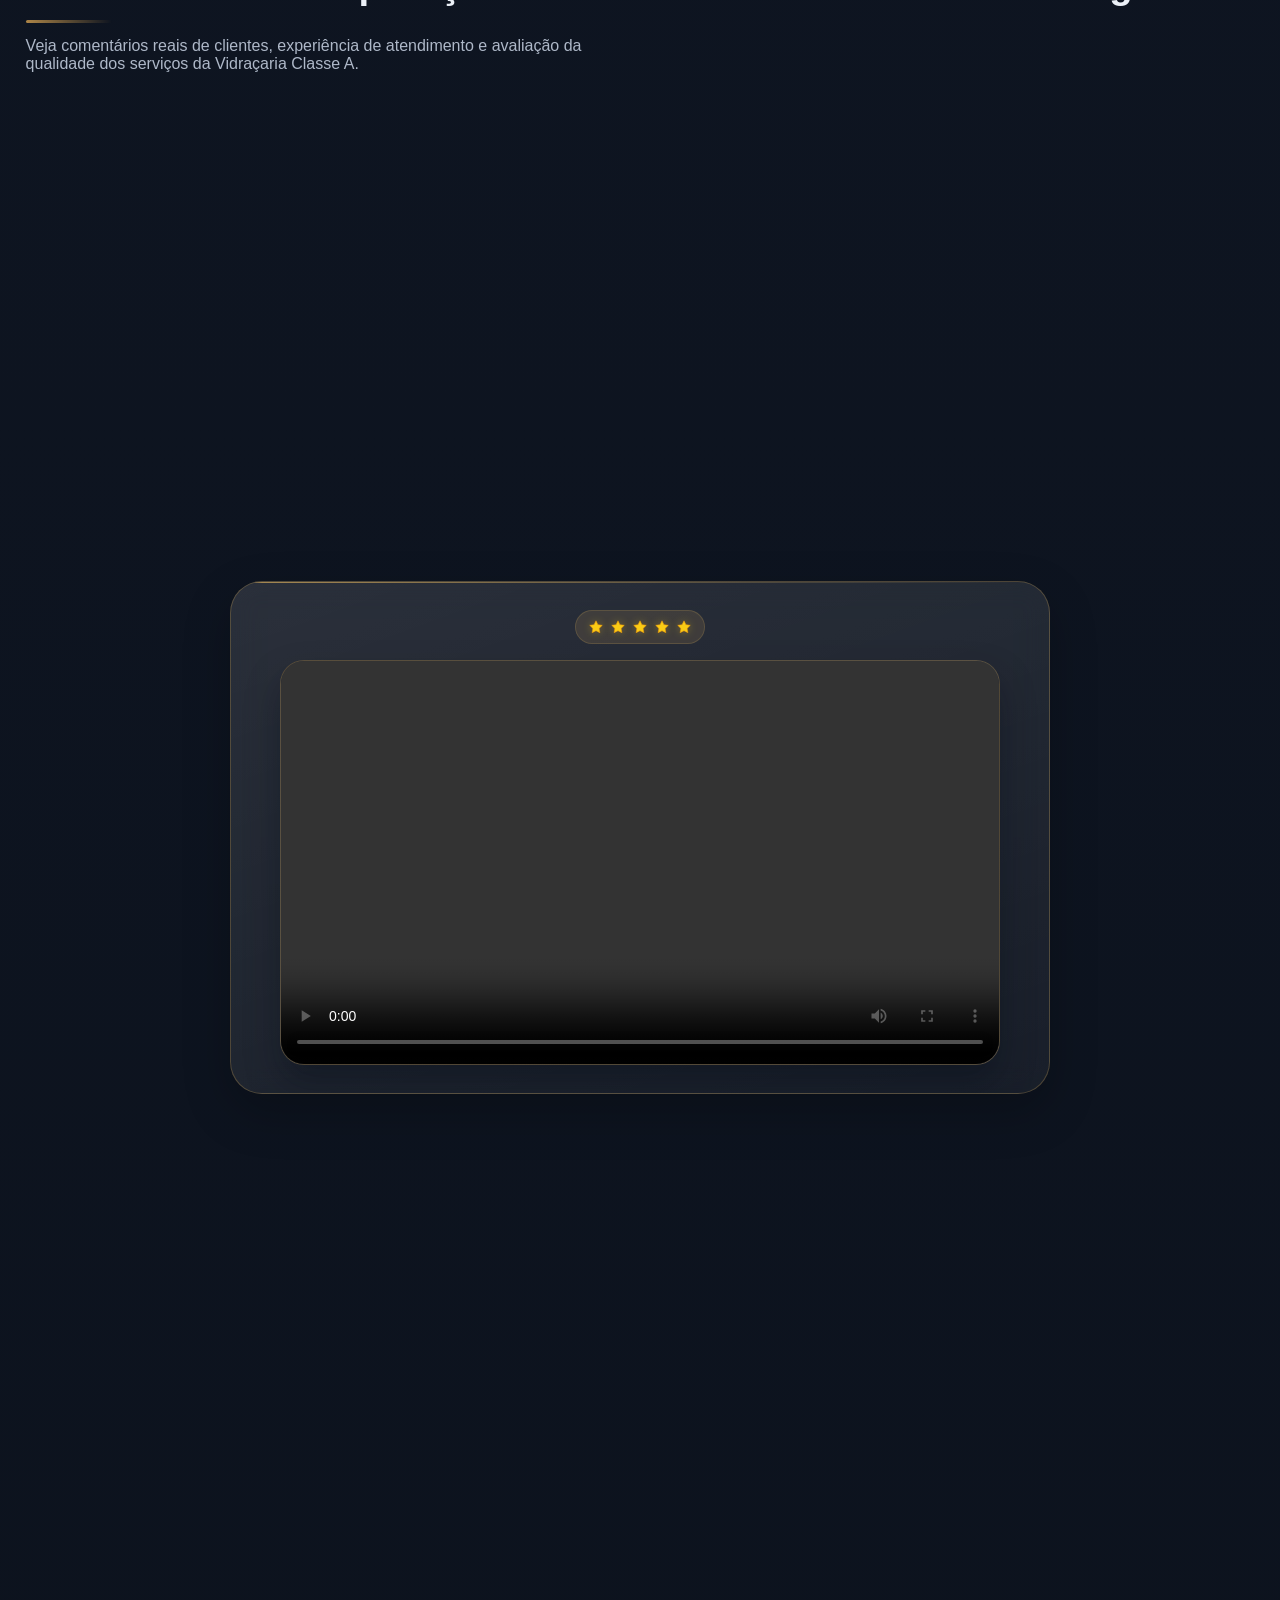
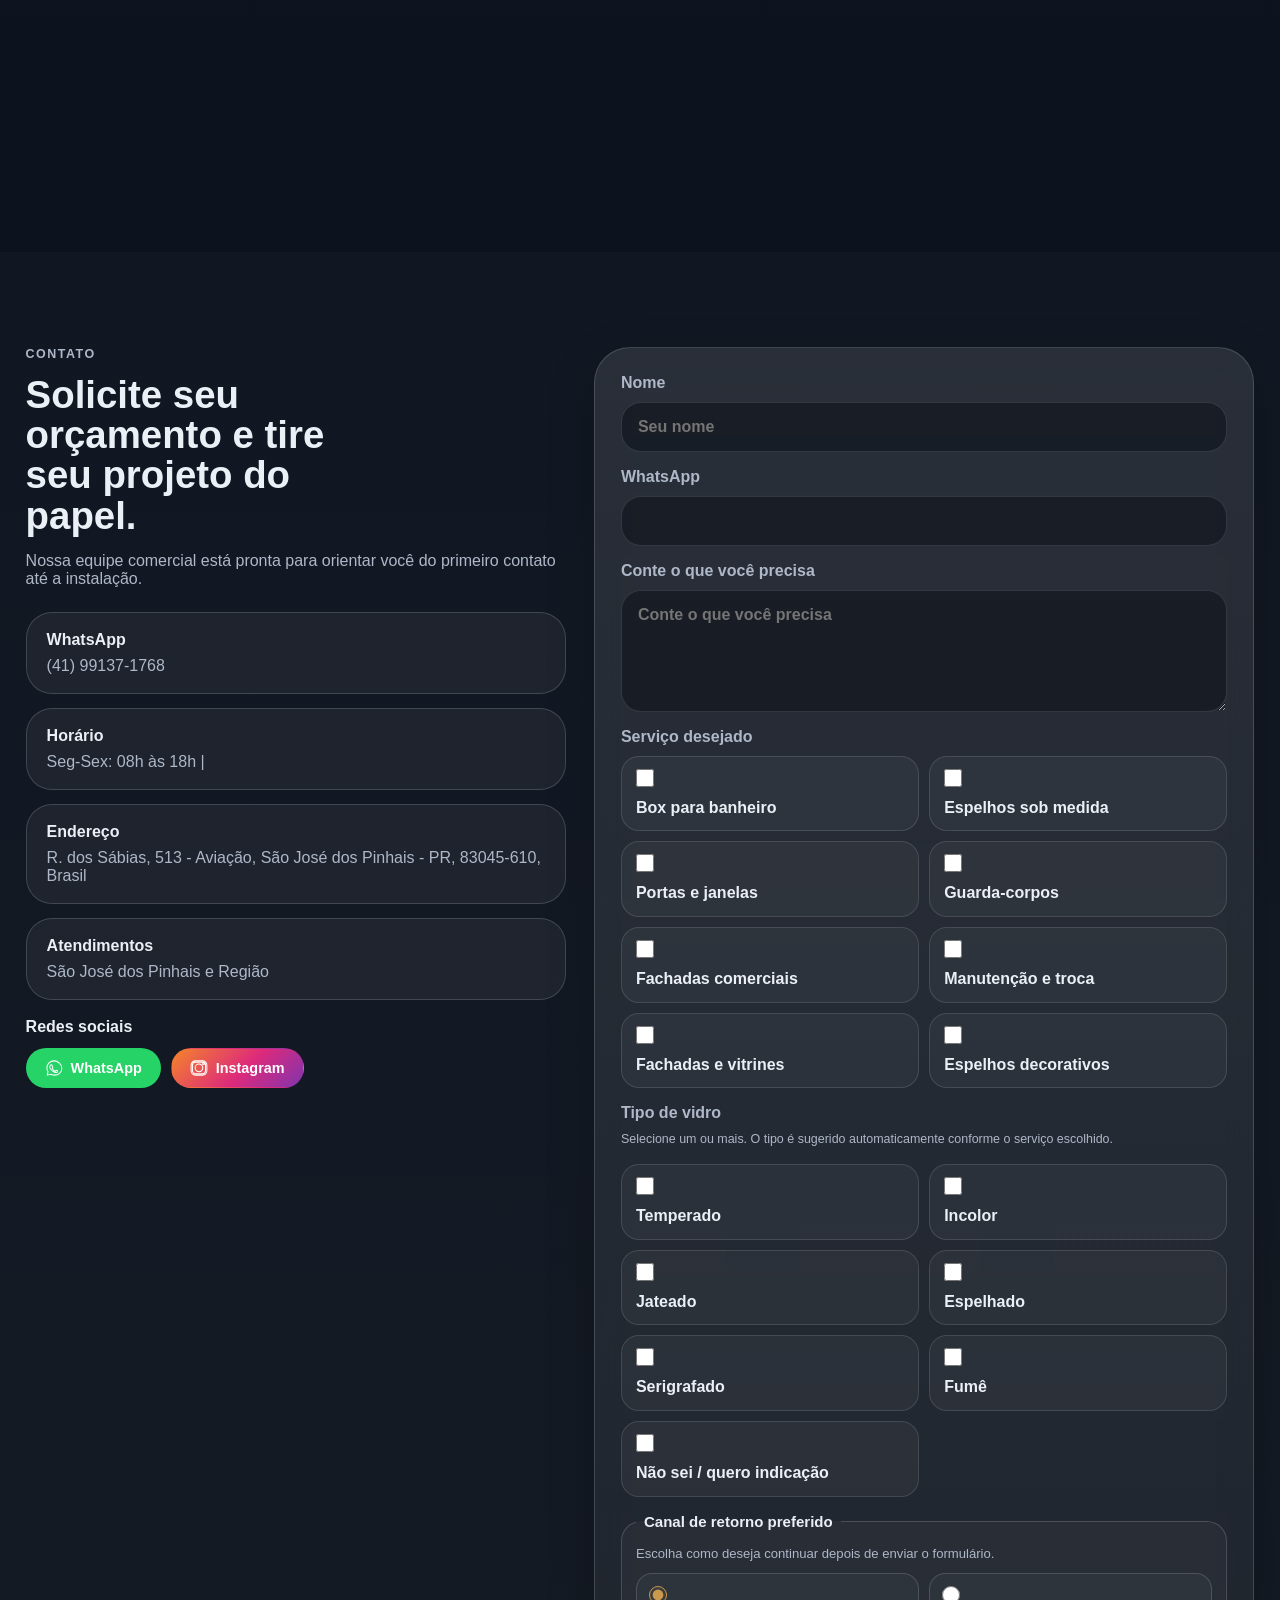
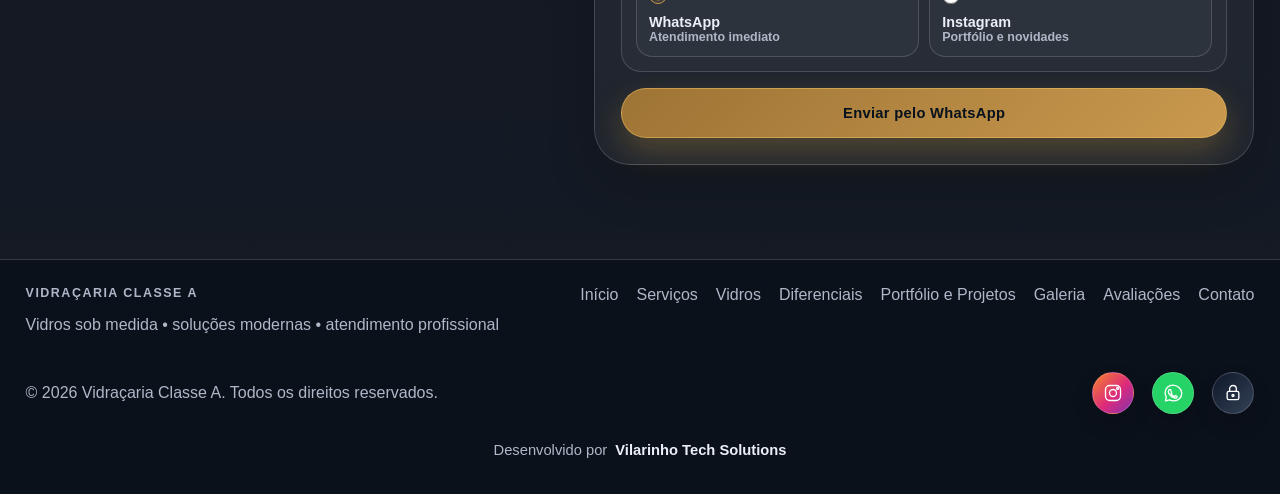
==== commit 3a1f7e04: "Ajuste responsivo dos cards de Portfólio e Projetos" ====
--- a/index.html
+++ b/index.html
@@ -5,16 +5,23 @@
     <meta name="viewport" content="width=device-width, initial-scale=1.0" />
     <meta
       name="description"
-      content="Vidraçaria e Esquadrias Lima especializada em box para banheiro, espelhos, portas de vidro, esquadrias de alumínio e fechamento de sacadas. Solicite seu orçamento."
+      content="Vidraçaria Classe A especializada em box para banheiro, espelhos, portas de vidro, esquadrias de alumínio e fechamento de sacadas. Solicite seu orçamento."
     />
     <meta
       name="keywords"
-      content="Vidraçaria e Esquadrias Lima, vidraçaria, esquadrias, box de vidro, espelhos, portas de vidro, São José dos Pinhais, Curitiba"
+      content="Vidraçaria Classe A, vidraçaria, esquadrias, box de vidro, espelhos, portas de vidro, São José dos Pinhais, Curitiba"
     />
-    <link rel="canonical" href="https://vidracarialima.netlify.app/" />
+    <link rel="canonical" href="https://vidracaria-classe-a-sjp.netlify.app/" />
+    <link rel="icon" type="image/png" href="assets/logo%20classe%20a.png" />
+    <link
+      rel="apple-touch-icon"
+      href="assets/logo%20classe%20a.png"
+      sizes="180x180"
+    />
+    <link rel="stylesheet" href="styles.css" />
     <title>
-      Vidraçaria e Esquadrias Lima | Box, Espelhos e Vidros Sob Medida em São
-      José dos Pinhais
+      Vidraçaria Classe A | Box, Espelhos e Vidros Sob Medida em São José dos
+      Pinhais
     </title>
     <!-- Google tag (gtag.js) -->
     <script
@@ -48,27 +55,36 @@
         return false;
       }
     </script>
-    <link rel="preconnect" href="https://fonts.googleapis.com" />
-    <link rel="preconnect" href="https://fonts.gstatic.com" crossorigin />
-    <link
-      href="https://fonts.googleapis.com/css2?family=Manrope:wght@400;500;600;700;800&family=Montserrat:wght@600;700;800&display=swap"
-      rel="stylesheet"
-    />
-    <link rel="icon" type="image/jpeg" href="assets/LOGO%20LIMA.jpg" />
-    <link rel="shortcut icon" href="assets/LOGO%20LIMA.jpg" />
-    <link rel="apple-touch-icon" href="assets/LOGO%20LIMA.jpg" />
-    <link rel="stylesheet" href="styles.css" />
+    <script type="application/ld+json">
+      {
+        "@context": "https://schema.org",
+        "@type": "LocalBusiness",
+        "name": "Vidraçaria Classe A",
+        "telephone": "+55 41 99137-1768",
+        "address": {
+          "@type": "PostalAddress",
+          "streetAddress": "R. dos Sábias, 513 - Aviação",
+          "addressLocality": "São José dos Pinhais",
+          "addressRegion": "PR",
+          "postalCode": "83045-610",
+          "addressCountry": "BR"
+        },
+        "url": "https://vidracaria-classe-a-sjp.netlify.app/",
+        "sameAs": ["https://www.instagram.com/vidrosclassea_sjp/"]
+      }
+    </script>
   </head>
   <body>
     <div class="topbar">
       <div class="container topbar-row">
         <span
-          >Vidraçaria Lima • vidros sob medida para residência e comércio</span
+          >Vidraçaria Classe A • vidros sob medida para residência e
+          comércio</span
         >
         <div class="topbar-links">
           <a
             class="social-pill social-pill-whatsapp"
-            href="https://wa.me/5541992525057"
+            href="https://api.whatsapp.com/send/?phone=41991371768&text&type=phone_number&app_absent=0&utm_source=ig"
             target="_blank"
             rel="noopener noreferrer"
             aria-label="Ver redes sociais no WhatsApp"
@@ -85,7 +101,7 @@
           </a>
           <a
             class="social-pill social-pill-instagram"
-            href="https://www.instagram.com/vidros_e_esquadriaslima?utm_source=qr"
+            href="https://www.instagram.com/vidrosclassea_sjp/"
             target="_blank"
             rel="noopener noreferrer"
             aria-label="Ver redes sociais no Instagram"
@@ -97,45 +113,22 @@
               />
             </svg>
           </a>
-          <a
-            class="social-pill social-pill-facebook"
-            href="http://facebook.com/profile.php?id=61566779721921"
-            target="_blank"
-            rel="noopener noreferrer"
-            aria-label="Abrir Facebook"
-          >
-            <svg viewBox="0 0 24 24" aria-hidden="true">
-              <path
-                d="M14 8h2.5V5.5H14c-2 0-3.5 1.5-3.5 3.4V11H8v2.7h2.5V20H13v-6.3h2.4L15.8 11H13V9.1c0-.7.4-1.1 1-1.1Z"
-              />
-            </svg>
-          </a>
-          <a
-            class="social-pill social-pill-dev"
-            href="#painel-dev"
-            aria-label="Abrir painel de desenvolvedor"
-            title="Painel de desenvolvedor"
-          >
-            <svg viewBox="0 0 24 24" aria-hidden="true">
-              <path d="M8 9 4 12l4 3" />
-              <path d="M16 9l4 3-4 3" />
-              <path d="m14 5-4 14" />
-            </svg>
-          </a>
         </div>
       </div>
     </div>
 
     <header class="site-header">
       <div class="container nav-wrap">
-        <a class="brand" href="#home" aria-label="Vidraçaria Lima">
-          <img
-            src="assets/LOGO%20LIMA.jpg"
-            alt="Logo Vidraçaria Lima"
-            class="brand-logo"
-          />
+        <a class="brand" href="#home" aria-label="Vidraçaria Classe A">
+          <span class="brand-logo-wrap" aria-hidden="true">
+            <img
+              src="assets\logo Classe A.jpeg"
+              alt="Logo Vidraçaria Classe A"
+              class="brand-logo"
+            />
+          </span>
           <div>
-            <span class="brand-name">Vidraçaria Lima</span>
+            <span class="brand-name">Vidraçaria Classe A</span>
             <span class="brand-tag">Vidros sob medida com precisão</span>
           </div>
         </a>
@@ -166,182 +159,91 @@
           <a href="#diferenciais">Diferenciais</a>
           <a href="#projetos">Projetos</a>
           <a href="projetos.html">Galeria</a>
-          <a href="address-selection.html">Endereço</a>
-          <a
-            href="#painel-dev"
-            class="nav-dev-link"
-            aria-label="Painel de desenvolvedor"
-            title="Painel de desenvolvedor"
-          >
-            <svg viewBox="0 0 24 24" aria-hidden="true">
-              <rect x="5" y="10" width="14" height="10" rx="2" />
-              <path d="M8 10V7a4 4 0 1 1 8 0v3" />
-              <circle cx="12" cy="15" r="1.2" />
-            </svg>
-          </a>
         </nav>
       </div>
     </header>
 
     <main id="home">
-      <section class="hero hero-institutional">
-        <div class="hero-overlay"></div>
-        <div class="container hero-grid">
-          <div class="hero-copy reveal">
-            <p class="eyebrow">Soluções premium em vidro</p>
-            <h1>Vidraçaria e Esquadrias Lima</h1>
-            <p class="hero-text">
-              Entregamos projetos sob medida para residências e comércios com
-              design, segurança e valorização do imóvel.
-            </p>
-
-            <div class="hero-actions">
-              <button
-                type="button"
-                class="btn btn-primary"
-                data-whatsapp-cta="hero-budget"
+      <section class="hero hero-editorial">
+        <div class="container hero-editorial-wrap">
+          <div class="hero-editorial-head reveal">
+            <div class="hero-editorial-copy">
+              <p class="eyebrow">Atendimento técnico em vidraçaria</p>
+              <h1>
+                Estrutura, acabamento e execução sob medida para cada ambiente.
+              </h1>
+              <p class="hero-text">
+                A Vidraçaria Classe A entrega projetos com leitura técnica do
+                espaço, escolha correta de vidro e instalação profissional para
+                residências, comércios e fachadas.
+              </p>
+              <div class="hero-actions">
+                <button
+                  type="button"
+                  class="btn btn-primary"
+                  data-whatsapp-cta="hero-budget"
+                >
+                  Solicitar orçamento
+                </button>
+                <a class="btn btn-secondary" href="#contato">Ver contato</a>
+              </div>
+            </div>
+
+            <div class="hero-side-stack reveal">
+              <div
+                class="hero-logo-highlight"
+                aria-label="Logo Vidraçaria Classe A"
               >
-                Solicitar orçamento
-              </button>
-              <a class="btn btn-secondary" href="#servicos">Ver serviços</a>
+                <img
+                  src="assets\logo Classe A.jpeg"
+                  alt="Logo Vidraçaria Classe A"
+                  class="hero-logo-image"
+                />
+              </div>
+
+              <div class="hero-badges hero-badges-motion">
+                <article class="hero-badge-card" aria-label="Experiência">
+                  <span class="hero-badge-icon" aria-hidden="true">
+                    <svg viewBox="0 0 24 24">
+                      <circle cx="12" cy="12" r="8" />
+                      <path d="M12 8v4l2.6 1.8" />
+                    </svg>
+                  </span>
+                  <div class="hero-badge-copy">
+                    <strong>29 anos de experiência</strong>
+                  </div>
+                </article>
+                <article class="hero-badge-card" aria-label="Especialidade">
+                  <span class="hero-badge-icon" aria-hidden="true">
+                    <svg viewBox="0 0 24 24">
+                      <path d="M4 20h16" />
+                      <path d="M6 20V9" />
+                      <path d="M12 20V5" />
+                      <path d="M18 20V12" />
+                    </svg>
+                  </span>
+                  <div class="hero-badge-copy">
+                    <strong>11 anos de Classe A</strong>
+                  </div>
+                </article>
+                <article class="hero-badge-card" aria-label="Especialidade">
+                  <span class="hero-badge-icon" aria-hidden="true">
+                    <svg viewBox="0 0 24 24">
+                      <path d="M4 20h16" />
+                      <path d="M6 20V9" />
+                      <path d="M12 20V5" />
+                      <path d="M18 20V12" />
+                    </svg>
+                  </span>
+                  <div class="hero-badge-copy">
+                    <strong
+                      >Especialistas em vidros temperados para residências e
+                      empresa</strong
+                    >
+                  </div>
+                </article>
+              </div>
             </div>
-
-            <div class="hero-badges">
-              <span>Box e fechamentos em vidro</span>
-              <span>Espelhos sob medida</span>
-              <span>Fachadas e guarda-corpos</span>
-            </div>
-          </div>
-
-          <div class="hero-card reveal">
-            <form class="glass-panel lead-form">
-              <span class="card-badge">Orçamento rápido</span>
-              <h2>Receba uma proposta em poucos minutos.</h2>
-              <p>
-                Informe o essencial e direcione sua solicitação para o canal
-                mais prático.
-              </p>
-              <label>
-                Nome
-                <input type="text" name="nome" placeholder="Seu nome" />
-              </label>
-              <label>
-                WhatsApp
-                <input
-                  type="tel"
-                  name="telefone"
-                  placeholder="(00) 00000-0000"
-                />
-              </label>
-              <label>
-                Tipo de vidro
-                <span class="glass-hint"
-                  >Selecione um ou mais. O tipo é sugerido automaticamente
-                  conforme o serviço escolhido.</span
-                >
-                <div class="service-options">
-                  <label class="service-option">
-                    <input type="checkbox" name="tipoVidro" value="temperado" />
-                    <span>Temperado</span>
-                  </label>
-                  <label class="service-option">
-                    <input type="checkbox" name="tipoVidro" value="incolor" />
-                    <span>Incolor</span>
-                  </label>
-                  <label class="service-option">
-                    <input type="checkbox" name="tipoVidro" value="jateado" />
-                    <span>Jateado</span>
-                  </label>
-                  <label class="service-option">
-                    <input type="checkbox" name="tipoVidro" value="espelhado" />
-                    <span>Espelhado</span>
-                  </label>
-                  <label class="service-option">
-                    <input
-                      type="checkbox"
-                      name="tipoVidro"
-                      value="serigrafado"
-                    />
-                    <span>Serigrafado</span>
-                  </label>
-                  <label class="service-option">
-                    <input type="checkbox" name="tipoVidro" value="fume" />
-                    <span>Fumê</span>
-                  </label>
-                  <label class="service-option">
-                    <input type="checkbox" name="tipoVidro" value="nao-sei" />
-                    <span>Não sei / quero indicação</span>
-                  </label>
-                </div>
-              </label>
-              <label>
-                Catálogo
-                <select name="catalogo">
-                  <option value="box">Box para banheiro</option>
-                  <option value="espelhos">Espelhos sob medida</option>
-                  <option value="portas-janelas">Portas e janelas</option>
-                  <option value="guardacorpos">Guarda-corpos</option>
-                  <option value="fachadas">Fachadas comerciais</option>
-                  <option value="manutencao">Manutenção e troca</option>
-                </select>
-              </label>
-              <label>
-                Serviço desejado
-                <div class="service-options">
-                  <label class="service-option">
-                    <input
-                      type="checkbox"
-                      name="servico"
-                      value="box para banheiro"
-                    />
-                    <span>Box para banheiro</span>
-                  </label>
-                  <label class="service-option">
-                    <input
-                      type="checkbox"
-                      name="servico"
-                      value="espelhos sob medida"
-                    />
-                    <span>Espelhos sob medida</span>
-                  </label>
-                  <label class="service-option">
-                    <input
-                      type="checkbox"
-                      name="servico"
-                      value="portas e janelas"
-                    />
-                    <span>Portas e janelas</span>
-                  </label>
-                  <label class="service-option">
-                    <input
-                      type="checkbox"
-                      name="servico"
-                      value="guarda-corpos"
-                    />
-                    <span>Guarda-corpos</span>
-                  </label>
-                  <label class="service-option">
-                    <input
-                      type="checkbox"
-                      name="servico"
-                      value="fachadas comerciais"
-                    />
-                    <span>Fachadas comerciais</span>
-                  </label>
-                  <label class="service-option">
-                    <input
-                      type="checkbox"
-                      name="servico"
-                      value="manutenção e troca"
-                    />
-                    <span>Manutenção e troca</span>
-                  </label>
-                </div>
-              </label>
-              <button type="submit" class="btn btn-primary">
-                Solicitar orçamento
-              </button>
-            </form>
           </div>
         </div>
       </section>
@@ -363,195 +265,141 @@
             <div class="loop-track">
               <article class="loop-item">
                 <img
-                  src="assets/WhatsApp%20Image%202026-07-23%20at%2011.13.25.jpeg"
+                  src="assets\cobertura 2.jpg"
                   alt="Projeto em vidro sob medida"
                   loading="lazy"
                 />
               </article>
               <article class="loop-item loop-item-video">
                 <video autoplay muted loop playsinline preload="metadata">
-                  <source
-                    src="assets/WhatsApp%20Video%202026-07-23%20at%2011.15.39.mp4"
-                    type="video/mp4"
-                  />
+                  <source src="assets\muro1.jpg" type="video/mp4" />
                 </video>
               </article>
               <article class="loop-item">
                 <img
-                  src="assets/WhatsApp%20Image%202026-07-23%20at%2011.13.29.jpeg"
+                  src="assets\porta 4.jpg"
                   alt="Acabamento premium em instalação"
                   loading="lazy"
                 />
               </article>
               <article class="loop-item loop-item-video">
                 <video autoplay muted loop playsinline preload="metadata">
-                  <source
-                    src="assets/WhatsApp%20Video%202026-07-23%20at%2011.17.31.mp4"
-                    type="video/mp4"
-                  />
+                  <source src="assets\guarda corpos1.jpg" type="video/mp4" />
                 </video>
               </article>
               <article class="loop-item loop-item-video">
                 <video autoplay muted loop playsinline preload="metadata">
-                  <source src="assets/box.mp4" type="video/mp4" />
+                  <source src="assets\espelho 1.jpg" type="video/mp4" />
                 </video>
               </article>
               <article class="loop-item loop-item-video">
                 <video autoplay muted loop playsinline preload="metadata">
-                  <source src="assets/varanda.mp4" type="video/mp4" />
+                  <source src="assets\varanda.mp4" type="video/mp4" />
                 </video>
               </article>
               <article class="loop-item">
                 <img
-                  src="assets/WhatsApp%20Image%202026-07-23%20at%2011.13.31.jpeg"
+                  src="assets\muro1.jpg"
                   alt="Projeto concluído com excelência"
                   loading="lazy"
                 />
               </article>
               <article class="loop-item">
                 <img
-                  src="assets/WhatsApp%20Image%202026-07-23%20at%2011.13.33.jpeg"
+                  src="assets\box2jpg.jpg"
                   alt="Detalhes de acabamento em vidro"
                   loading="lazy"
                 />
               </article>
 
               <article class="loop-item" aria-hidden="true">
-                <img
-                  src="assets/WhatsApp%20Image%202026-07-23%20at%2011.13.25.jpeg"
-                  alt=""
-                  loading="lazy"
-                />
+                <img src="assets\porta1.jpg" alt="" loading="lazy" />
               </article>
               <article class="loop-item loop-item-video" aria-hidden="true">
                 <video autoplay muted loop playsinline preload="metadata">
-                  <source
-                    src="assets/WhatsApp%20Video%202026-07-23%20at%2011.15.39.mp4"
-                    type="video/mp4"
-                  />
+                  <source src="assets\antes e depois1.mp4" type="video/mp4" />
                 </video>
               </article>
               <article class="loop-item" aria-hidden="true">
-                <img
-                  src="assets/WhatsApp%20Image%202026-07-23%20at%2011.13.29.jpeg"
-                  alt=""
-                  loading="lazy"
-                />
+                <img src="assets\tela2.jpg" alt="" loading="lazy" />
               </article>
               <article class="loop-item loop-item-video" aria-hidden="true">
                 <video autoplay muted loop playsinline preload="metadata">
-                  <source
-                    src="assets/WhatsApp%20Video%202026-07-23%20at%2011.17.31.mp4"
-                    type="video/mp4"
-                  />
+                  <source src="assets\porta 4.jpg" type="video/mp4" />
                 </video>
               </article>
               <article class="loop-item loop-item-video" aria-hidden="true">
                 <video autoplay muted loop playsinline preload="metadata">
-                  <source src="assets/box.mp4" type="video/mp4" />
+                  <source src="assets\antes e depois.mp4" type="video/mp4" />
                 </video>
               </article>
               <article class="loop-item loop-item-video" aria-hidden="true">
                 <video autoplay muted loop playsinline preload="metadata">
-                  <source src="assets/varanda.mp4" type="video/mp4" />
+                  <source src="assets\varanda.mp4" type="video/mp4" />
                 </video>
               </article>
               <article class="loop-item" aria-hidden="true">
-                <img
-                  src="assets/WhatsApp%20Image%202026-07-23%20at%2011.13.31.jpeg"
-                  alt=""
-                  loading="lazy"
-                />
+                <img src="assets\antes e depois2.mp4" alt="" loading="lazy" />
               </article>
               <article class="loop-item" aria-hidden="true">
-                <img
-                  src="assets/WhatsApp%20Image%202026-07-23%20at%2011.13.33.jpeg"
-                  alt=""
-                  loading="lazy"
-                />
+                <img src="assets\guarda corpos1.jpg" alt="" loading="lazy" />
               </article>
+              a
             </div>
           </div>
         </div>
       </section>
 
       <section class="section section-alt">
-        <div class="container quick-strip-wrap reveal">
-          <div class="quick-strip">
-            <article class="quick-card">
-              <span class="quick-icon" aria-hidden="true">
-                <svg viewBox="0 0 24 24">
-                  <path d="M12 3v4" />
-                  <path d="M12 17v4" />
-                  <path d="M3 12h4" />
-                  <path d="M17 12h4" />
-                  <circle cx="12" cy="12" r="5" />
-                </svg>
-              </span>
+        <div class="container split-layout">
+          <div class="reveal">
+            <p class="eyebrow">COMO TRABALHAMOS</p>
+            <h2>
+              Processo claro, acompanhamento próximo e entrega no padrão
+              combinado.
+            </h2>
+          </div>
+
+          <div class="feature-list process-list reveal">
+            <div>
+              <span>01</span>
               <div>
-                <strong>Atendimento rápido</strong>
-                <span
-                  >Atendimento consultivo com resposta ágil para você avançar
-                  com confiança.</span
-                >
-              </div>
-            </article>
-
-            <article class="quick-card">
-              <span class="quick-icon" aria-hidden="true">
-                <svg viewBox="0 0 24 24">
-                  <path d="M4 19h16" />
-                  <path d="M7 19V9" />
-                  <path d="M12 19V5" />
-                  <path d="M17 19V12" />
-                  <path d="M6 9h2" />
-                  <path d="M11 5h2" />
-                  <path d="M16 12h2" />
-                </svg>
-              </span>
+                <h3>Planejamento</h3>
+                <p>
+                  Entendimento completo da sua necessidade para criar a melhor
+                  solução em vidro.
+                </p>
+              </div>
+            </div>
+            <div>
+              <span>02</span>
               <div>
-                <strong>Trabalho sob medida</strong>
-                <span
-                  >Cada projeto é desenhado para o seu espaço, rotina e estilo
-                  de vida.</span
-                >
-              </div>
-            </article>
-
-            <article class="quick-card">
-              <span class="quick-icon" aria-hidden="true">
-                <svg viewBox="0 0 24 24">
-                  <path
-                    d="M12 3 5 6v5c0 5 3.5 8.7 7 10 3.5-1.3 7-5 7-10V6l-7-3Z"
-                  />
-                  <path d="m9.5 12 1.8 1.8L15 10.2" />
-                </svg>
-              </span>
+                <h3>Orçamento</h3>
+                <p>
+                  Proposta transparente, competitiva e alinhada ao seu objetivo.
+                </p>
+              </div>
+            </div>
+            <div>
+              <span>03</span>
               <div>
-                <strong>Instalação profissional</strong>
-                <span
-                  >Equipe especializada, instalação limpa e acabamento impecável
-                  em cada detalhe.</span
-                >
-              </div>
-            </article>
-
-            <article class="quick-card">
-              <span class="quick-icon" aria-hidden="true">
-                <svg viewBox="0 0 24 24">
-                  <path d="M8 4h8l-1 16H9L8 4Z" />
-                  <path d="M10 8h4" />
-                  <path d="M9.5 14.5h5" />
-                </svg>
-              </span>
+                <h3>Execução</h3>
+                <p>
+                  Produção e instalação com equipe especializada e padrão
+                  técnico elevado.
+                </p>
+              </div>
+            </div>
+            <div>
+              <span>04</span>
               <div>
-                <strong>Vários tipos de vidro</strong>
-                <span
-                  >Portfólio completo em vidro para unir beleza, desempenho e
-                  durabilidade.</span
-                >
-              </div>
-            </article>
+                <h3>Entrega</h3>
+                <p>
+                  Entrega final com acabamento premium e suporte para sua total
+                  satisfação.
+                </p>
+              </div>
+            </div>
           </div>
         </div>
       </section>
@@ -559,10 +407,11 @@
       <section id="servicos" class="section">
         <div class="container">
           <div class="section-head reveal">
-            <p class="eyebrow">Catálogo de serviços</p>
+            <p class="eyebrow">Catálogo de serviços e destaques</p>
             <h2>Serviços que elevam a estética e o valor do seu imóvel.</h2>
             <p>
-              Soluções completas para quem busca sofisticação, segurança e
+              Soluções completas alinhadas aos destaques do Instagram
+              @vidrosclassea_sjp, com foco em sofisticação, segurança e
               acabamento profissional em vidro.
             </p>
           </div>
@@ -577,9 +426,9 @@
                   <path d="M8 11h8" />
                 </svg>
               </span>
-              <h3>Box para banheiro</h3>
+              <h3>Divisórias</h3>
               <p>
-                Modelos articulados, deslizantes e personalizados com vedação e
+                Soluções em vidro para dividir ambientes com leveza visual e
                 acabamento limpo.
               </p>
             </article>
@@ -591,10 +440,10 @@
                   <path d="M12 4v16" />
                 </svg>
               </span>
-              <h3>Espelhos sob medida</h3>
+              <h3>Coberturas</h3>
               <p>
-                Peças para salas, banheiros, academias e comércio com recortes e
-                instalação precisa.
+                Estruturas de cobertura com resistência, proteção e estética
+                moderna para diferentes espaços.
               </p>
             </article>
             <article class="service-card catalog-card reveal">
@@ -605,10 +454,10 @@
                   <path d="M6 11V7a2 2 0 0 1 2-2h8a2 2 0 0 1 2 2v4" />
                 </svg>
               </span>
-              <h3>Portas e janelas</h3>
+              <h3>Guarda-corpo</h3>
               <p>
-                Estruturas modernas em vidro e alumínio para projetos
-                residenciais e corporativos.
+                Segurança com transparência para escadas, sacadas e áreas
+                elevadas.
               </p>
             </article>
             <article class="service-card catalog-card reveal">
@@ -618,10 +467,10 @@
                   <path d="M3 20h18" />
                 </svg>
               </span>
-              <h3>Guarda-corpos</h3>
+              <h3>Telas</h3>
               <p>
-                Proteção com leveza visual para escadas, sacadas e áreas
-                elevadas.
+                Telas sob medida para proteção e funcionalidade com instalação
+                profissional.
               </p>
             </article>
             <article class="service-card catalog-card reveal">
@@ -633,10 +482,10 @@
                   <path d="M22 20H2" />
                 </svg>
               </span>
-              <h3>Fachadas comerciais</h3>
+              <h3>Muros</h3>
               <p>
-                Visual imponente e funcional para lojas, escritórios e empresas
-                que querem se destacar.
+                Fechamentos e painéis em vidro para muros com design atual e
+                maior valorização visual.
               </p>
             </article>
             <article class="service-card catalog-card reveal">
@@ -648,10 +497,10 @@
                   <path d="M9 9h6" />
                 </svg>
               </span>
-              <h3>Manutenção e troca</h3>
+              <h3>Espelhos</h3>
               <p>
-                Substituição, ajustes e manutenção para manter a segurança e o
-                desempenho das peças.
+                Espelhos sob medida para ambientes residenciais e comerciais,
+                com recorte e instalação precisa.
               </p>
             </article>
             <article class="service-card catalog-card reveal">
@@ -662,10 +511,10 @@
                   <path d="M8 11h8" />
                 </svg>
               </span>
-              <h3>Fachadas e vitrines</h3>
+              <h3>Box de vidro</h3>
               <p>
-                Estruturas em vidro para destacar com elegância lojas e pontos
-                comerciais.
+                Modelos personalizados com vedação eficiente e acabamento de
+                alto padrão.
               </p>
             </article>
             <article class="service-card catalog-card reveal">
@@ -676,10 +525,10 @@
                   <path d="M12 8v8" />
                 </svg>
               </span>
-              <h3>Espelhos decorativos</h3>
+              <h3>Portas</h3>
               <p>
-                Soluções que ampliam ambientes e reforçam sofisticação em
-                interiores.
+                Portas em vidro e alumínio com funcionalidade, segurança e
+                estética sofisticada.
               </p>
             </article>
             <article class="service-card catalog-card reveal">
@@ -690,10 +539,24 @@
                   <path d="M9 13h6" />
                 </svg>
               </span>
-              <h3>Envidraçamento de sacadas</h3>
+              <h3>Janelas</h3>
               <p>
-                Fechamento elegante para varandas com conforto térmico e melhor
-                aproveitamento do espaço.
+                Janelas sob medida com instalação técnica e ótimo desempenho no
+                dia a dia.
+              </p>
+            </article>
+            <article class="service-card catalog-card reveal">
+              <span class="catalog-icon" aria-hidden="true">
+                <svg viewBox="0 0 24 24">
+                  <path d="M4 12h16" />
+                  <path d="M12 4v16" />
+                  <circle cx="12" cy="12" r="8" />
+                </svg>
+              </span>
+              <h3>Diversos</h3>
+              <p>
+                Projetos variados em vidro conforme necessidade do cliente, com
+                atendimento personalizado.
               </p>
             </article>
           </div>
@@ -1300,26 +1163,47 @@
               Trabalhos realizados e inspirações em vidro para transformar cada
               ambiente.
             </h2>
-          </div>
-
-          <div
-            id="projetos-media-grid"
-            class="projects-grid js-media-gallery accordion-gallery accordion-projetos"
-            data-media-section="portfolio-projetos"
-          ></div>
-          <p class="gallery-note reveal">
-            Portfólio completo com fotos e vídeos reais de projetos executados.
-          </p>
-          <noscript>
-            <p class="gallery-note">
-              Conteúdo visual disponível para destacar nossos projetos e
-              diferenciais.
+            <p>
+              Uma curadoria visual com referências reais de execução, soluções
+              técnicas e acabamento para residências e espaços comerciais.
             </p>
-          </noscript>
-          <div class="gallery-actions reveal">
-            <a class="btn btn-secondary" href="projetos.html"
-              >Conhecer galeria completa</a
-            >
+          </div>
+
+          <div class="portfolio-stage reveal">
+            <aside class="portfolio-manifesto" aria-label="Resumo do portfólio">
+              <h3>Visão de estúdio</h3>
+              <p>
+                Cada card mostra soluções aplicadas em campo, com foco em
+                proporção, transparência, segurança e leitura estética do
+                ambiente.
+              </p>
+              <ul class="portfolio-bullets">
+                <li>Projetos sob medida para diferentes estilos</li>
+                <li>Detalhes técnicos e acabamento profissional</li>
+                <li>Inspiração prática para novos ambientes</li>
+              </ul>
+              <a class="btn btn-secondary" href="projetos.html"
+                >Conhecer galeria completa</a
+              >
+            </aside>
+
+            <div class="portfolio-canvas">
+              <div
+                id="projetos-media-grid"
+                class="projects-grid js-media-gallery accordion-gallery accordion-projetos portfolio-mosaic"
+                data-media-section="portfolio-projetos"
+              ></div>
+              <p class="gallery-note reveal">
+                Portfólio completo com fotos e vídeos reais de projetos
+                executados.
+              </p>
+              <noscript>
+                <p class="gallery-note">
+                  Conteúdo visual disponível para destacar nossos projetos e
+                  diferenciais.
+                </p>
+              </noscript>
+            </div>
           </div>
         </div>
       </section>
@@ -1343,67 +1227,78 @@
         </div>
       </section>
 
-      <section class="section section-alt">
-        <div class="container split-layout">
-          <div class="reveal">
-            <p class="eyebrow">COMO TRABALHAMOS</p>
-            <h2>
-              Processo claro, acompanhamento próximo e entrega no padrão
-              combinado.
-            </h2>
-          </div>
-
-          <div class="feature-list process-list reveal">
-            <div>
-              <span>01</span>
-              <div>
-                <h3>Planejamento</h3>
-                <p>
-                  Entendimento completo da sua necessidade para criar a melhor
-                  solução em vidro.
-                </p>
-              </div>
-            </div>
-            <div>
-              <span>02</span>
-              <div>
-                <h3>Orçamento</h3>
-                <p>
-                  Proposta transparente, competitiva e alinhada ao seu objetivo.
-                </p>
-              </div>
-            </div>
-            <div>
-              <span>03</span>
-              <div>
-                <h3>Execução</h3>
-                <p>
-                  Produção e instalação com equipe especializada e padrão
-                  técnico elevado.
-                </p>
-              </div>
-            </div>
-            <div>
-              <span>04</span>
-              <div>
-                <h3>Entrega</h3>
-                <p>
-                  Entrega final com acabamento premium e suporte para sua total
-                  satisfação.
-                </p>
-              </div>
-            </div>
-          </div>
-        </div>
-      </section>
-
       <section id="avaliacoes" class="section">
         <div class="container">
           <div class="section-head reveal">
-            <p class="eyebrow">O que dizem sobre nós</p>
-            <h2>
-              A confiança dos clientes comprova a qualidade da nossa entrega.
-            </h2>
+            <p class="eyebrow">Avaliações no Google</p>
+            <h2>Consulte nossa reputação e feedbacks diretamente no Google.</h2>
+            <p>
+              Veja comentários reais de clientes, experiência de atendimento e
+              avaliação da qualidade dos serviços da Vidraçaria Classe A.
+            </p>
+          </div>
+
+          <div
+            class="google-trust-strip reveal"
+            aria-label="Indicadores de confiança"
+          >
+            <span>Comentários reais de clientes</span>
+            <span>Perfil público no Google</span>
+            <span>Consulta rápida antes do orçamento</span>
+          </div>
+
+          <div class="google-review-spotlight reveal">
+            <div class="google-review-main">
+              <span class="google-review-kicker">Link oficial</span>
+              <h3>Consulte a presença da Vidraçaria Classe A no Google.</h3>
+              <p>
+                Antes de contratar, confira avaliações atualizadas, histórico de
+                atendimento e experiências reais de quem já contratou nossos
+                serviços.
+              </p>
+              <ul class="google-review-points">
+                <li>Percepções sobre prazo, acabamento e suporte</li>
+                <li>Transparência para decidir com mais segurança</li>
+                <li>Acesso direto ao perfil oficial da empresa</li>
+              </ul>
+              <a
+                class="btn btn-primary"
+                href="https://www.google.com/search?q=vidra%C3%A7aria+classe+a&oq=VIDRACARIA+CL&gs_lcrp=EgZjaHJvbWUqDAgBEAAYFBiHAhiABDIGCAAQRRg5MgwIARAAGBQYhwIYgAQyBwgCEAAYgAQyCAgDEAAYFhgeMggIBBAAGBYYHjIGCAUQRRg8MgYIBhBFGDwyBggHEEUYPNIBCDkzNzdqMGo3qAIAsAIA&sourceid=chrome&source=chrome.ob&ie=UTF-8#lrd=0x468be49169716b0b:0x8c159054b23d140a,1,,,,"
+                target="_blank"
+                rel="noopener noreferrer"
+                >Abrir avaliações no Google</a
+              >
+            </div>
+
+            <div
+              class="google-review-cards"
+              aria-label="Resumo da seção de avaliações"
+            >
+              <article>
+                <span>01</span>
+                <h3>Atendimento avaliado</h3>
+                <p>
+                  Leia percepções reais sobre prazo, acabamento e suporte ao
+                  cliente.
+                </p>
+              </article>
+              <article>
+                <span>02</span>
+                <h3>Transparência</h3>
+                <p>
+                  Verifique a presença da empresa no Google antes de solicitar
+                  seu orçamento.
+                </p>
+              </article>
+              <article>
+                <span>03</span>
+                <h3>Link oficial</h3>
+                <p>
+                  Acesse o perfil da Vidraçaria Classe A e confira as avaliações
+                  atualizadas.
+                </p>
+              </article>
+            </div>
           </div>
 
           <div
@@ -1414,24 +1309,41 @@
 
           <div class="google-review-box reveal">
             <div class="google-review-input-row">
-              <input
+              <button
                 id="google-review-link"
-                type="text"
-                readonly
-                role="link"
-                tabindex="0"
-                data-review-url="https://www.google.com/search?q=Vidra%C3%A7aria+e+Esquadrias+Lima"
-                value="Vidraçaria e Esquadrias Lima"
-                aria-label="Abrir avaliação no Google"
-              />
+                type="button"
+                class="google-review-link"
+                data-review-url="https://www.google.com/search?q=vidra%C3%A7aria+classe+a&oq=VIDRACARIA+CL&gs_lcrp=EgZjaHJvbWUqDAgBEAAYFBiHAhiABDIGCAAQRRg5MgwIARAAGBQYhwIYgAQyBwgCEAAYgAQyCAgDEAAYFhgeMggIBBAAGBYYHjIGCAUQRRg8MgYIBhBFGDwyBggHEEUYPNIBCDkzNzdqMGo3qAIAsAIA&sourceid=chrome&source=chrome.ob&ie=UTF-8#lrd=0x468be49169716b0b:0x8c159054b23d140a,3,,,,"
+                aria-label="Avaliar Vidraçaria Classe A no Google"
+              >
+                Gostou do atendimento?<br />
+                Avalie a Vidraçaria Classe A no Google
+                <span class="google-review-stars" aria-hidden="true"
+                  >★★★★★</span
+                >
+              </button>
             </div>
           </div>
         </div>
       </section>
 
       <section id="painel-dev" class="section section-alt" hidden>
-        <div class="container">
-          <div class="section-head reveal">
+        <div class="container dev-console-wrap">
+          <div
+            class="admin-console-brand reveal"
+            aria-label="Marca do painel administrativo"
+          >
+            <img
+              src="assets/logo%20classe%20a.png"
+              alt="Logo Vidraçaria Classe A"
+            />
+            <div>
+              <small>Admin exclusivo</small>
+              <strong>Painel Vidraçaria Classe A</strong>
+            </div>
+          </div>
+
+          <div class="section-head reveal dev-section-head">
             <p class="eyebrow">Painel do Desenvolvedor</p>
             <h2>Login para publicar imagens e vídeos por URL.</h2>
             <p>
@@ -1474,8 +1386,26 @@
                   <option value="trabalhos">Trabalhos</option>
                   <option value="videos">Vídeos</option>
                   <option value="avaliacoes">Avaliações</option>
+                  <option value="catalogo">Catálogo de serviços</option>
                 </select>
               </label>
+              <div class="catalog-only-fields" id="catalog-only-fields" hidden>
+                <label>
+                  Card do catálogo
+                  <select name="catalogCard">
+                    <option value="divisorias">Divisórias</option>
+                    <option value="coberturas">Coberturas</option>
+                    <option value="guarda-corpo">Guarda-corpo</option>
+                    <option value="telas">Telas</option>
+                    <option value="muros">Muros</option>
+                    <option value="espelhos">Espelhos</option>
+                    <option value="box-de-vidro">Box de vidro</option>
+                    <option value="portas">Portas</option>
+                    <option value="janelas">Janelas</option>
+                    <option value="diversos">Diversos</option>
+                  </select>
+                </label>
+              </div>
               <label>
                 Tipo de mídia
                 <select name="type" required>
@@ -1490,10 +1420,40 @@
                 <input
                   type="text"
                   name="title"
-                  placeholder="Ex: Box instalado"
+                  placeholder="Ex: Cliente satisfeito"
                   required
                 />
               </label>
+              <div class="review-only-fields" id="review-only-fields" hidden>
+                <label>
+                  Nome do cliente
+                  <input
+                    type="text"
+                    name="reviewer"
+                    placeholder="Ex: Mariana S."
+                  />
+                </label>
+                <div class="review-grid-fields">
+                  <label>
+                    Nota
+                    <select name="rating">
+                      <option value="5">5 estrelas</option>
+                      <option value="4">4 estrelas</option>
+                      <option value="3">3 estrelas</option>
+                      <option value="2">2 estrelas</option>
+                      <option value="1">1 estrela</option>
+                    </select>
+                  </label>
+                  <label>
+                    Cidade
+                    <input
+                      type="text"
+                      name="reviewCity"
+                      placeholder="Ex: São José dos Pinhais"
+                    />
+                  </label>
+                </div>
+              </div>
               <label>
                 Descrição
                 <input
@@ -1529,7 +1489,7 @@
           <div>
             <p class="eyebrow">Atendimento direto</p>
             <h2>
-              Fale com a Vidraçaria Lima e receba um atendimento comercial
+              Fale com a Vidraçaria Classe A e receba um atendimento comercial
               especializado.
             </h2>
             <p>
@@ -1540,7 +1500,7 @@
           <div class="cta-actions">
             <a
               class="btn btn-primary"
-              href="https://wa.me/5541992525057"
+              href="https://api.whatsapp.com/send/?phone=41991371768&text&type=phone_number&app_absent=0&utm_source=ig"
               target="_blank"
               rel="noopener noreferrer"
               >Chamar no WhatsApp</a
@@ -1562,10 +1522,10 @@
               <div>
                 <strong>WhatsApp</strong>
                 <a
-                  href="https://wa.me/5541992525057"
+                  href="https://api.whatsapp.com/send/?phone=41991371768&text&type=phone_number&app_absent=0&utm_source=ig"
                   target="_blank"
                   rel="noopener noreferrer"
-                  >(41) 99252-5057</a
+                  >(41) 99137-1768</a
                 >
               </div>
               <div>
@@ -1575,19 +1535,16 @@
               <div>
                 <strong>Endereço</strong>
                 <a
-                  href="https://www.google.com/maps/search/?api=1&query=Rua+Alberto+Koerbel+3685+S%C3%A3o+Jos%C3%A9+dos+Pinhais+PR"
+                  href="https://www.google.com/maps/search/?api=1&query=R.+dos+S%C3%A1bias,+513+-+Avia%C3%A7%C3%A3o,+S%C3%A3o+Jos%C3%A9+dos+Pinhais+-+PR,+83045-610,+Brasil"
                   target="_blank"
                   rel="noopener noreferrer"
-                  >Rua Alberto Koerbel 3685, São José dos Pinhais - PR</a
+                  >R. dos Sábias, 513 - Aviação, São José dos Pinhais - PR,
+                  83045-610, Brasil</a
                 >
               </div>
               <div>
                 <strong>Atendimentos</strong>
                 <span>São José dos Pinhais e Região</span>
-              </div>
-              <div>
-                <strong>CNPJ</strong>
-                <span>61.756.744/0001-25</span>
               </div>
             </div>
 
@@ -1596,7 +1553,7 @@
               <div class="social-links">
                 <a
                   class="social-link social-pill-whatsapp"
-                  href="https://wa.me/5541992525057"
+                  href="https://api.whatsapp.com/send/?phone=41991371768&text&type=phone_number&app_absent=0&utm_source=ig"
                   target="_blank"
                   rel="noopener noreferrer"
                   aria-label="Ver redes sociais no WhatsApp"
@@ -1613,7 +1570,7 @@
                 </a>
                 <a
                   class="social-link social-pill-instagram"
-                  href="https://www.instagram.com/vidros_e_esquadriaslima?utm_source=qr"
+                  href="https://www.instagram.com/vidrosclassea_sjp/"
                   target="_blank"
                   rel="noopener noreferrer"
                   aria-label="Ver redes sociais no Instagram"
@@ -1625,32 +1582,6 @@
                   </svg>
                   Instagram
                 </a>
-                <a
-                  class="social-link social-pill-facebook"
-                  href="http://facebook.com/profile.php?id=61566779721921"
-                  target="_blank"
-                  rel="noopener noreferrer"
-                  aria-label="Facebook"
-                >
-                  <svg viewBox="0 0 24 24" aria-hidden="true">
-                    <path
-                      d="M14 8h2.5V5.5H14c-2 0-3.5 1.5-3.5 3.4V11H8v2.7h2.5V20H13v-6.3h2.4L15.8 11H13V9.1c0-.7.4-1.1 1-1.1Z"
-                    />
-                  </svg>
-                  Facebook
-                </a>
-                <a
-                  class="social-link social-pill-dev"
-                  href="#painel-dev"
-                  aria-label="Abrir painel de desenvolvedor"
-                  title="Painel de desenvolvedor"
-                >
-                  <svg viewBox="0 0 24 24" aria-hidden="true">
-                    <rect x="5" y="10" width="14" height="10" rx="2" />
-                    <path d="M8 10V7a4 4 0 1 1 8 0v3" />
-                    <circle cx="12" cy="15" r="1.2" />
-                  </svg>
-                </a>
               </div>
             </div>
           </div>
@@ -1662,7 +1593,7 @@
             </label>
             <label>
               WhatsApp
-              <input type="tel" name="telefone" placeholder="(00) 00000-0000" />
+              <input type="tel" name="telefone" placeholder="" />
             </label>
             <label>
               Conte o que você precisa
@@ -1774,28 +1705,33 @@
                 </label>
               </div>
             </label>
-            <label>
-              Rede social preferida
-              <select name="redeSocial">
-                <option value="whatsapp">WhatsApp</option>
-                <option value="instagram">Ver Instagram</option>
-                <option value="facebook">Facebook</option>
-              </select>
-              <a
-                class="social-link social-pill-instagram input-social-cta"
-                href="https://www.instagram.com/vidros_e_esquadriaslima?utm_source=qr"
-                target="_blank"
-                rel="noopener noreferrer"
-                aria-label="Ver Instagram"
-              >
-                <svg viewBox="0 0 24 24" aria-hidden="true">
-                  <path
-                    d="M7.2 2.5h9.6A5.7 5.7 0 0 1 22.5 8.2v7.6A5.7 5.7 0 0 1 16.8 21.5H7.2A5.7 5.7 0 0 1 1.5 15.8V8.2A5.7 5.7 0 0 1 7.2 2.5Zm0 1.8A3.9 3.9 0 0 0 3.3 8.2v7.6a3.9 3.9 0 0 0 3.9 3.9h9.6a3.9 3.9 0 0 0 3.9-3.9V8.2a3.9 3.9 0 0 0-3.9-3.9H7.2Zm4.8 2.4a5.1 5.1 0 1 1 0 10.2 5.1 5.1 0 0 1 0-10.2Zm6-1.7a1.2 1.2 0 1 1 0 2.4 1.2 1.2 0 0 1 0-2.4Z"
-                  />
-                </svg>
-                Ver Instagram
-              </a>
-            </label>
+            <fieldset class="social-choice">
+              <legend>Canal de retorno preferido</legend>
+              <p class="social-choice-hint">
+                Escolha como deseja continuar depois de enviar o formulário.
+              </p>
+              <div class="social-choice-grid">
+                <label class="social-choice-option">
+                  <input
+                    type="radio"
+                    name="redeSocial"
+                    value="whatsapp"
+                    checked
+                  />
+                  <span class="social-choice-meta">
+                    <strong>WhatsApp</strong>
+                    <small>Atendimento imediato</small>
+                  </span>
+                </label>
+                <label class="social-choice-option">
+                  <input type="radio" name="redeSocial" value="instagram" />
+                  <span class="social-choice-meta">
+                    <strong>Instagram</strong>
+                    <small>Portfólio e novidades</small>
+                  </span>
+                </label>
+              </div>
+            </fieldset>
             <button type="submit" class="btn btn-primary">
               Enviar pelo WhatsApp
             </button>
@@ -1808,7 +1744,7 @@
       <div class="container footer-stack">
         <div class="footer-top">
           <div>
-            <p class="eyebrow">Vidraçaria Lima</p>
+            <p class="eyebrow">Vidraçaria Classe A</p>
             <p>
               Vidros sob medida • soluções modernas • atendimento profissional
             </p>
@@ -1826,14 +1762,13 @@
         </div>
         <div class="footer-row">
           <p>
-            © <span id="year"></span> Vidraçaria Lima. Todos os direitos
+            © <span id="year"></span> Vidraçaria Classe A. Todos os direitos
             reservados.
           </p>
-          <p>CNPJ: 61.756.744/0001-25</p>
           <div class="footer-socials">
             <a
               class="social-pill social-pill-instagram"
-              href="https://www.instagram.com/vidros_e_esquadriaslima?utm_source=qr"
+              href="https://www.instagram.com/vidrosclassea_sjp/"
               target="_blank"
               rel="noopener noreferrer"
               aria-label="Ver redes sociais no Instagram"
@@ -1846,21 +1781,8 @@
               </svg>
             </a>
             <a
-              class="social-pill social-pill-facebook"
-              href="http://facebook.com/profile.php?id=61566779721921"
-              target="_blank"
-              rel="noopener noreferrer"
-              aria-label="Ver Facebook"
-            >
-              <svg viewBox="0 0 24 24" aria-hidden="true">
-                <path
-                  d="M14 8h2.5V5.5H14c-2 0-3.5 1.5-3.5 3.4V11H8v2.7h2.5V20H13v-6.3h2.4L15.8 11H13V9.1c0-.7.4-1.1 1-1.1Z"
-                />
-              </svg>
-            </a>
-            <a
               class="social-pill social-pill-whatsapp"
-              href="https://wa.me/5541992525057"
+              href="https://api.whatsapp.com/send/?phone=41991371768&text&type=phone_number&app_absent=0&utm_source=ig"
               target="_blank"
               rel="noopener noreferrer"
               aria-label="Ver redes sociais no WhatsApp"
@@ -1875,6 +1797,18 @@
                 />
               </svg>
             </a>
+            <a
+              class="social-pill social-pill-dev"
+              href="?admin=1#painel-dev"
+              aria-label="Acesso ao painel administrativo"
+              title="Acesso ao painel administrativo"
+            >
+              <svg viewBox="0 0 24 24" aria-hidden="true">
+                <rect x="5" y="10" width="14" height="10" rx="2" />
+                <path d="M8 10V7a4 4 0 1 1 8 0v3" />
+                <circle cx="12" cy="15" r="1.2" />
+              </svg>
+            </a>
           </div>
         </div>
         <div class="footer-credit">
@@ -1891,7 +1825,7 @@
 
     <a
       class="floating-whatsapp"
-      href="https://wa.me/5541992525057"
+      href="https://api.whatsapp.com/send/?phone=41991371768&text&type=phone_number&app_absent=0&utm_source=ig"
       target="_blank"
       rel="noopener noreferrer"
       aria-label="Ver redes sociais no WhatsApp"
--- a/styles.css
+++ b/styles.css
@@ -1,28 +1,28 @@
-:root {
-  --bg: #0b1220;
-  --bg-soft: #111a2d;
+﻿:root {
+  --bg: #0f131a;
+  --bg-soft: #171e28;
   --panel: rgba(255, 255, 255, 0.08);
   --panel-strong: rgba(255, 255, 255, 0.14);
-  --text: #f5f7fb;
-  --muted: #b7c2d8;
-  --line: rgba(255, 255, 255, 0.12);
-  --accent: #7dd3fc;
-  --accent-strong: #38bdf8;
-  --accent-dark: #0ea5e9;
+  --text: #ebf0f7;
+  --muted: #aeb8c8;
+  --line: rgba(203, 213, 225, 0.2);
+  --accent: #d7b36f;
+  --accent-strong: #c9994e;
+  --accent-dark: #9e7435;
   --shadow: 0 24px 60px rgba(0, 0, 0, 0.32);
 }
 
 body[data-theme="light"] {
-  --bg: #f5f8fc;
+  --bg: #f8f2e8;
   --bg-soft: #ffffff;
   --panel: rgba(7, 15, 28, 0.04);
   --panel-strong: rgba(7, 15, 28, 0.08);
-  --text: #0f172a;
-  --muted: #475569;
+  --text: #2b2015;
+  --muted: #6f5a43;
   --line: rgba(15, 23, 42, 0.12);
-  --accent: #0369a1;
-  --accent-strong: #0ea5e9;
-  --accent-dark: #0284c7;
+  --accent: #8d5e1c;
+  --accent-strong: #c1882f;
+  --accent-dark: #9f6717;
   --shadow: 0 20px 45px rgba(15, 23, 42, 0.1);
 }
 
@@ -53,34 +53,34 @@
   background:
     radial-gradient(
       circle at top left,
-      rgba(56, 189, 248, 0.18),
+      rgba(201, 153, 78, 0.18),
       transparent 30%
     ),
     radial-gradient(
       circle at top right,
-      rgba(125, 211, 252, 0.12),
+      rgba(87, 107, 138, 0.16),
       transparent 28%
     ),
-    linear-gradient(180deg, #08111d 0%, #0b1324 40%, #09111d 100%);
+    linear-gradient(180deg, #0a1018 0%, #101725 44%, #0b111b 100%);
 }
 
 body[data-theme="light"] {
   background:
     radial-gradient(
       circle at top left,
-      rgba(14, 165, 233, 0.14),
+      rgba(193, 136, 47, 0.16),
       transparent 30%
     ),
     radial-gradient(
       circle at top right,
-      rgba(56, 189, 248, 0.1),
+      rgba(224, 167, 59, 0.1),
       transparent 28%
     ),
-    linear-gradient(180deg, #f8fbff 0%, #eff6ff 45%, #e2e8f0 100%);
+    linear-gradient(180deg, #fdf9f2 0%, #f7eee0 45%, #efe2cd 100%);
 }
 .topbar {
   border-bottom: 1px solid rgba(255, 255, 255, 0.08);
-  background: rgba(4, 8, 14, 0.9);
+  background: rgba(10, 14, 22, 0.9);
 }
 
 body[data-theme="light"] .topbar {
@@ -158,14 +158,15 @@
   color: #ffffff;
 }
 
-.social-pill-facebook {
-  background: #1877f2;
-  color: #ffffff;
-}
-
 .social-pill-dev {
   background: linear-gradient(135deg, #0f172a, #334155);
   color: #ffffff;
+  border-color: rgba(255, 255, 255, 0.18);
+}
+
+body[data-theme="light"] .social-pill-dev {
+  background: linear-gradient(135deg, #8d5e1c, #c1882f);
+  border-color: rgba(141, 94, 28, 0.28);
 }
 
 a {
@@ -188,7 +189,7 @@
   top: 0;
   z-index: 30;
   backdrop-filter: blur(18px);
-  background: rgba(6, 10, 18, 0.72);
+  background: rgba(11, 16, 26, 0.76);
   border-bottom: 1px solid var(--line);
 }
 
@@ -210,13 +211,90 @@
   gap: 14px;
 }
 
+.brand-logo-wrap {
+  position: relative;
+  width: 68px;
+  height: 68px;
+  display: inline-grid;
+  place-items: center;
+  border-radius: 22px;
+  isolation: isolate;
+}
+
+.brand-logo-wrap::before {
+  content: "";
+  position: absolute;
+  inset: -5px;
+  border-radius: 26px;
+  background: conic-gradient(
+    from 180deg,
+    rgba(201, 153, 78, 0.92),
+    rgba(242, 191, 97, 0.28),
+    rgba(201, 153, 78, 0.92)
+  );
+  filter: blur(0.2px);
+  opacity: 0.86;
+  animation: logoAuraSpin 8.6s linear infinite;
+}
+
+.brand-logo-wrap::after {
+  content: "";
+  position: absolute;
+  inset: 2px;
+  border-radius: 18px;
+  background: rgba(8, 14, 24, 0.82);
+  z-index: 0;
+}
+
 .brand-logo {
-  width: 54px;
-  height: 54px;
-  object-fit: cover;
-  border-radius: 16px;
-  background: rgba(255, 255, 255, 0.08);
-  border: 1px solid var(--line);
+  position: relative;
+  z-index: 1;
+  width: 60px;
+  height: 60px;
+  object-fit: contain;
+  padding: 4px;
+  border-radius: 18px;
+  background: rgba(255, 255, 255, 0.96);
+  border: 1px solid rgba(242, 191, 97, 0.44);
+  box-shadow:
+    0 12px 20px rgba(2, 8, 20, 0.34),
+    0 0 0 5px rgba(224, 167, 59, 0.14);
+  animation: logoFloat 4.2s ease-in-out infinite;
+}
+
+.brand:hover .brand-logo,
+.brand:focus-visible .brand-logo {
+  transform: translateY(-2px) scale(1.04);
+}
+
+body[data-theme="light"] .brand-logo-wrap::after {
+  background: rgba(255, 252, 247, 0.94);
+}
+
+body[data-theme="light"] .brand-logo {
+  border-color: rgba(159, 103, 23, 0.4);
+  box-shadow:
+    0 10px 20px rgba(95, 61, 13, 0.22),
+    0 0 0 5px rgba(193, 136, 47, 0.16);
+}
+
+@keyframes logoAuraSpin {
+  0% {
+    transform: rotate(0deg);
+  }
+  100% {
+    transform: rotate(360deg);
+  }
+}
+
+@keyframes logoFloat {
+  0%,
+  100% {
+    transform: translateY(0) scale(1);
+  }
+  50% {
+    transform: translateY(-3px) scale(1.02);
+  }
 }
 
 .brand-name {
@@ -273,8 +351,8 @@
 
 .nav-dev-link:hover,
 .nav-dev-link.is-active {
-  border-color: rgba(125, 211, 252, 0.5);
-  background: rgba(125, 211, 252, 0.16);
+  border-color: rgba(242, 191, 97, 0.5);
+  background: rgba(242, 191, 97, 0.16);
 }
 
 .nav-cta {
@@ -282,7 +360,7 @@
   border-radius: 999px;
   background: linear-gradient(135deg, var(--accent-dark), var(--accent-strong));
   color: #06111d !important;
-  box-shadow: 0 12px 30px rgba(56, 189, 248, 0.28);
+  box-shadow: 0 12px 30px rgba(224, 167, 59, 0.28);
 }
 
 .theme-toggle {
@@ -346,9 +424,9 @@
 
 .menu-toggle:hover,
 .menu-toggle:focus-visible {
-  border-color: rgba(125, 211, 252, 0.5);
-  background: rgba(125, 211, 252, 0.12);
-  box-shadow: 0 0 0 4px rgba(56, 189, 248, 0.14);
+  border-color: rgba(242, 191, 97, 0.5);
+  background: rgba(242, 191, 97, 0.12);
+  box-shadow: 0 0 0 4px rgba(224, 167, 59, 0.14);
 }
 
 .menu-toggle.is-active span:nth-child(1) {
@@ -372,16 +450,209 @@
   overflow: hidden;
   padding: 72px 0 54px;
 }
-.hero-institutional .hero-grid {
+
+.hero-editorial {
+  padding-top: 58px;
+}
+
+.hero-editorial-wrap {
+  display: grid;
+  gap: 22px;
+}
+
+.hero-editorial-head {
+  display: grid;
+  grid-template-columns: minmax(0, 1fr) minmax(320px, 460px);
   align-items: start;
+  gap: 28px;
+}
+
+.hero-editorial-copy {
+  max-width: 68ch;
+}
+
+.hero-side-stack {
+  display: grid;
+  gap: 12px;
+  justify-items: start;
+  width: min(100%, 360px);
+  margin-left: 0;
+}
+
+.hero-logo-highlight {
+  width: 100%;
+  margin: 0;
+  padding: 10px;
+  border-radius: 24px;
+  border: 1px solid rgba(242, 191, 97, 0.28);
+  background: linear-gradient(
+    145deg,
+    rgba(242, 191, 97, 0.18),
+    rgba(255, 255, 255, 0.06)
+  );
+  box-shadow:
+    0 16px 30px rgba(2, 8, 20, 0.24),
+    inset 0 1px 0 rgba(255, 255, 255, 0.2);
+  animation: heroLogoPulse 4.6s ease-in-out infinite;
+  justify-self: start;
+}
+
+.hero-logo-image {
+  width: 100%;
+  aspect-ratio: 1 / 1;
+  object-fit: contain;
+  padding: 12px;
+  border-radius: 20px;
+  background: rgba(255, 255, 255, 0.96);
+  box-shadow: 0 0 0 3px rgba(224, 167, 59, 0.2);
+}
+
+@keyframes heroLogoPulse {
+  0%,
+  100% {
+    transform: translateY(0) scale(1);
+  }
+  50% {
+    transform: translateY(-2px) scale(1.02);
+  }
+}
+
+.hero-editorial-copy h1 {
+  max-width: 16ch;
+  font-size: clamp(2rem, 3.5vw, 3.45rem);
+  line-height: 1.08;
+  letter-spacing: -0.015em;
+  text-wrap: balance;
+  color: #f9f4e8;
+  text-shadow:
+    0 10px 24px rgba(2, 8, 20, 0.34),
+    0 1px 0 rgba(255, 255, 255, 0.14);
+}
+
+@supports ((-webkit-background-clip: text) or (background-clip: text)) {
+  .hero-editorial-copy h1 {
+    background: linear-gradient(
+      138deg,
+      #fff6df 0%,
+      #f2c983 42%,
+      #ffe8bd 68%,
+      #ffffff 100%
+    );
+    -webkit-background-clip: text;
+    background-clip: text;
+    color: transparent;
+  }
+}
+
+body[data-theme="light"] .hero-editorial-copy h1 {
+  color: #5a3a10;
+  text-shadow:
+    0 8px 16px rgba(125, 82, 23, 0.2),
+    0 1px 0 rgba(255, 255, 255, 0.6);
+}
+
+@supports ((-webkit-background-clip: text) or (background-clip: text)) {
+  body[data-theme="light"] .hero-editorial-copy h1 {
+    background: linear-gradient(
+      138deg,
+      #6f4512 0%,
+      #b97f2d 38%,
+      #8b5f23 70%,
+      #d29b3f 100%
+    );
+    -webkit-background-clip: text;
+    background-clip: text;
+    color: transparent;
+  }
+}
+
+.hero-editorial-grid {
+  display: grid;
+  grid-template-columns: minmax(0, 0.9fr) minmax(0, 1.1fr);
+  gap: 18px;
+  align-items: start;
+}
+
+.hero-presence-card {
+  display: grid;
+  gap: 14px;
+  border: 1px solid var(--line);
+  border-radius: 30px;
+  padding: clamp(20px, 2.6vw, 30px);
+  background: linear-gradient(
+    165deg,
+    rgba(255, 255, 255, 0.08),
+    rgba(255, 255, 255, 0.03)
+  );
+  box-shadow: var(--shadow);
+}
+
+.hero-presence-card h2 {
+  max-width: 13ch;
+  font-size: clamp(1.6rem, 2.4vw, 2.2rem);
+}
+
+.hero-presence-list {
+  margin: 0;
+  padding: 0;
+  list-style: none;
+  display: grid;
+  gap: 10px;
+}
+
+.hero-presence-list li {
+  display: grid;
+  gap: 2px;
+  padding: 12px 14px;
+  border-radius: 16px;
+  border: 1px solid rgba(203, 213, 225, 0.24);
+  background: rgba(255, 255, 255, 0.03);
+}
+
+.hero-presence-list strong {
+  color: var(--text);
+  font-size: 0.84rem;
+  letter-spacing: 0.04em;
+  text-transform: uppercase;
+}
+
+.hero-presence-list span {
+  color: var(--muted);
+  font-size: 0.94rem;
+}
+
+.hero-quote-form {
+  gap: 12px;
+}
+
+.service-options-compact {
+  grid-template-columns: repeat(2, minmax(0, 1fr));
+}
+
+body[data-theme="light"] .hero-presence-card {
+  background: rgba(255, 255, 255, 0.78);
+}
+
+body[data-theme="light"] .hero-logo-highlight {
+  border-color: rgba(159, 103, 23, 0.25);
+  background: linear-gradient(
+    145deg,
+    rgba(193, 136, 47, 0.16),
+    rgba(255, 255, 255, 0.92)
+  );
+}
+
+body[data-theme="light"] .hero-presence-list li {
+  border-color: rgba(15, 23, 42, 0.12);
+  background: rgba(255, 255, 255, 0.88);
 }
 
 .hero-overlay {
   position: absolute;
   inset: 0;
   background:
-    linear-gradient(180deg, rgba(6, 10, 18, 0.18), rgba(6, 10, 18, 0.9)),
-    url("assets/LOGO%20LIMA.jpg") center/220px no-repeat;
+    linear-gradient(180deg, rgba(20, 14, 10, 0.2), rgba(20, 14, 10, 0.9)),
+    url("assets/logo%20classe%20a.png") center/220px no-repeat;
   opacity: 0.16;
   pointer-events: none;
 }
@@ -393,7 +664,7 @@
       rgba(248, 250, 252, 0.12),
       rgba(248, 250, 252, 0.82)
     ),
-    url("assets/LOGO%20LIMA.jpg") center/220px no-repeat;
+    url("assets/logo%20classe%20a.png") center/220px no-repeat;
   opacity: 0.12;
 }
 
@@ -430,7 +701,7 @@
   gap: 12px;
   padding: 22px;
   border-radius: 24px;
-  border: 1px solid rgba(125, 211, 252, 0.22);
+  border: 1px solid rgba(242, 191, 97, 0.22);
   background: transparent;
   transition:
     transform 0.24s ease,
@@ -463,8 +734,8 @@
 }
 
 .quick-card:hover {
-  transform: translateY(-5px);
-  border-color: rgba(125, 211, 252, 0.52);
+  transform: none;
+  border-color: rgba(242, 191, 97, 0.52);
   box-shadow: 0 14px 28px rgba(0, 0, 0, 0.16);
 }
 
@@ -487,7 +758,7 @@
   margin-bottom: 10px;
   border-radius: 14px;
   background: transparent;
-  border: 1px solid rgba(125, 211, 252, 0.28);
+  border: 1px solid rgba(242, 191, 97, 0.28);
 }
 
 .quick-icon svg {
@@ -503,32 +774,108 @@
 @keyframes quickCardFloat {
   0%,
   100% {
-    transform: translateY(0);
+    transform: none;
+    border-color: rgba(242, 191, 97, 0.22);
+    box-shadow: 0 10px 24px rgba(0, 0, 0, 0.14);
   }
   50% {
-    transform: translateY(-3px);
+    transform: none;
+    border-color: rgba(242, 191, 97, 0.4);
+    box-shadow: 0 14px 28px rgba(2, 8, 20, 0.22);
   }
 }
 
 .hero-badges {
-  display: flex;
-  flex-wrap: wrap;
+  display: grid;
+  grid-template-columns: 1fr;
   gap: 10px;
-  margin-top: 18px;
-}
-
-.hero-badges span,
+  margin-top: 4px;
+  width: 100%;
+}
+
+.hero-badges-motion {
+  animation: none;
+}
+
+.hero-badge-card {
+  display: grid;
+  grid-template-columns: auto 1fr;
+  align-items: center;
+  gap: 8px;
+  min-height: 56px;
+  padding: 8px 10px;
+  border-radius: 14px;
+  border: 1px solid rgba(242, 191, 97, 0.2);
+  background: linear-gradient(
+    145deg,
+    rgba(242, 191, 97, 0.14),
+    rgba(255, 255, 255, 0.05)
+  );
+  backdrop-filter: blur(14px);
+  -webkit-backdrop-filter: blur(14px);
+  box-shadow: 0 12px 26px rgba(2, 8, 20, 0.22);
+  animation: none;
+}
+
+.hero-badge-card:nth-child(2) {
+  animation-delay: 0s;
+}
+
+.hero-badge-icon {
+  width: 34px;
+  height: 34px;
+  display: inline-grid;
+  place-items: center;
+  border-radius: 11px;
+  border: 1px solid rgba(242, 191, 97, 0.35);
+  background: rgba(8, 14, 24, 0.44);
+}
+
+.hero-badge-icon svg {
+  width: 18px;
+  height: 18px;
+  fill: none;
+  stroke: var(--accent);
+  stroke-width: 1.9;
+  stroke-linecap: round;
+  stroke-linejoin: round;
+}
+
+.hero-badge-copy {
+  display: grid;
+}
+
+.hero-badge-copy strong,
 .testimonial-rating {
   display: inline-flex;
   align-items: center;
+  color: var(--text);
+  font-size: 0.82rem;
+  font-weight: 800;
+  line-height: 1.28;
+}
+
+.testimonial-rating {
   min-height: 34px;
   padding: 0 12px;
   border-radius: 999px;
-  background: rgba(125, 211, 252, 0.12);
-  border: 1px solid rgba(125, 211, 252, 0.16);
-  color: var(--text);
-  font-size: 0.84rem;
-  font-weight: 800;
+  background: rgba(242, 191, 97, 0.12);
+  border: 1px solid rgba(242, 191, 97, 0.16);
+}
+
+body[data-theme="light"] .hero-badge-card {
+  border-color: rgba(141, 94, 28, 0.24);
+  background: linear-gradient(
+    145deg,
+    rgba(193, 136, 47, 0.16),
+    rgba(255, 255, 255, 0.9)
+  );
+  box-shadow: 0 10px 20px rgba(95, 61, 13, 0.14);
+}
+
+body[data-theme="light"] .hero-badge-icon {
+  border-color: rgba(141, 94, 28, 0.28);
+  background: rgba(255, 255, 255, 0.9);
 }
 
 .eyebrow {
@@ -610,14 +957,14 @@
 
 .btn:focus-visible {
   outline: none;
-  box-shadow: 0 0 0 4px rgba(125, 211, 252, 0.28);
+  box-shadow: 0 0 0 4px rgba(242, 191, 97, 0.28);
 }
 
 .btn-primary {
   background: linear-gradient(135deg, var(--accent-dark), var(--accent-strong));
   color: #06111d;
-  box-shadow: 0 14px 32px rgba(56, 189, 248, 0.26);
-  border-color: rgba(125, 211, 252, 0.5);
+  box-shadow: 0 14px 32px rgba(224, 167, 59, 0.26);
+  border-color: rgba(242, 191, 97, 0.5);
 }
 
 .btn-secondary {
@@ -665,11 +1012,11 @@
 
 body[data-theme="light"] .quick-card {
   background: transparent;
-  border-color: rgba(3, 105, 161, 0.28);
+  border-color: rgba(141, 94, 28, 0.28);
 }
 
 body[data-theme="light"] .quick-icon {
-  border-color: rgba(3, 105, 161, 0.24);
+  border-color: rgba(141, 94, 28, 0.24);
 }
 
 .hero-stats li {
@@ -721,14 +1068,28 @@
   outline: none;
 }
 
+.lead-form textarea {
+  width: 100%;
+  border: 1px solid rgba(255, 255, 255, 0.12);
+  background: rgba(5, 10, 18, 0.45);
+  color: var(--text);
+  border-radius: 20px;
+  padding: 14px 16px;
+  font: inherit;
+  outline: none;
+  resize: vertical;
+}
+
 .lead-form input:focus,
-.lead-form select:focus {
-  border-color: rgba(125, 211, 252, 0.8);
-  box-shadow: 0 0 0 4px rgba(56, 189, 248, 0.12);
+.lead-form select:focus,
+.lead-form textarea:focus {
+  border-color: rgba(242, 191, 97, 0.8);
+  box-shadow: 0 0 0 4px rgba(224, 167, 59, 0.12);
 }
 
 body[data-theme="light"] .lead-form input,
 body[data-theme="light"] .lead-form select,
+body[data-theme="light"] .lead-form textarea,
 body[data-theme="light"] .contact-form input,
 body[data-theme="light"] .contact-form textarea,
 body[data-theme="light"] .contact-form select {
@@ -741,7 +1102,7 @@
   padding: 9px 14px;
   border-radius: 999px;
   color: #06111d;
-  background: linear-gradient(135deg, #dbeafe, #7dd3fc);
+  background: linear-gradient(135deg, #f8e7c3, #f2bf61);
   font-size: 0.8rem;
   font-weight: 800;
 }
@@ -829,12 +1190,43 @@
 .cards-grid,
 .projects-grid {
   display: grid;
-  grid-template-columns: repeat(3, minmax(0, 1fr));
+  grid-template-columns: repeat(auto-fit, minmax(280px, 1fr));
   gap: 18px;
 }
 
 .glass-grid {
   grid-template-columns: repeat(3, minmax(0, 1fr));
+}
+
+#vidros .glass-grid {
+  grid-auto-flow: column;
+  grid-auto-columns: minmax(220px, 1fr);
+  grid-template-columns: none;
+  overflow-x: auto;
+  padding-bottom: 8px;
+  scrollbar-width: thin;
+  scroll-snap-type: x mandatory;
+}
+
+#vidros .glass-grid .service-card {
+  scroll-snap-align: start;
+  animation: glassTypeFlow 5.8s ease-in-out infinite;
+}
+
+#vidros .glass-grid .service-card:nth-child(2) {
+  animation-delay: 0.24s;
+}
+
+#vidros .glass-grid .service-card:nth-child(3) {
+  animation-delay: 0.48s;
+}
+
+#vidros .glass-grid .service-card:nth-child(4) {
+  animation-delay: 0.72s;
+}
+
+#vidros .glass-grid .service-card:nth-child(5) {
+  animation-delay: 0.96s;
 }
 
 .work-grid,
@@ -872,14 +1264,14 @@
   right: 22px;
   top: 0;
   height: 1px;
-  background: linear-gradient(90deg, rgba(125, 211, 252, 0.72), transparent);
+  background: linear-gradient(90deg, rgba(242, 191, 97, 0.72), transparent);
   opacity: 0.85;
 }
 
 .service-card:hover,
 .project-card:hover {
   transform: translateY(-4px);
-  border-color: rgba(125, 211, 252, 0.34);
+  border-color: rgba(242, 191, 97, 0.34);
   box-shadow: 0 20px 44px rgba(2, 8, 20, 0.34);
 }
 
@@ -897,11 +1289,11 @@
   display: inline-grid;
   place-items: center;
   border-radius: 16px;
-  border: 1px solid rgba(125, 211, 252, 0.26);
+  border: 1px solid rgba(242, 191, 97, 0.26);
   background: linear-gradient(
     135deg,
-    rgba(125, 211, 252, 0.14),
-    rgba(14, 165, 233, 0.08)
+    rgba(242, 191, 97, 0.14),
+    rgba(224, 167, 59, 0.14)
   );
   transition:
     transform 0.26s ease,
@@ -924,13 +1316,13 @@
 
 .catalog-card:hover {
   transform: translateY(-6px);
-  border-color: rgba(125, 211, 252, 0.3);
+  border-color: rgba(242, 191, 97, 0.3);
   box-shadow: 0 24px 40px rgba(0, 0, 0, 0.24);
 }
 
 .catalog-card:hover .catalog-icon {
   transform: translateY(-2px) scale(1.05);
-  border-color: rgba(125, 211, 252, 0.52);
+  border-color: rgba(242, 191, 97, 0.52);
   box-shadow: 0 14px 26px rgba(8, 15, 27, 0.22);
 }
 
@@ -939,12 +1331,29 @@
   stroke: var(--accent-strong);
 }
 
+.catalog-media-slot {
+  width: 100%;
+}
+
+.catalog-media-frame {
+  min-height: 150px;
+  border-radius: 18px;
+}
+
+.catalog-card-has-media {
+  gap: 16px;
+}
+
+.catalog-card-has-media h3 {
+  margin-top: 4px;
+}
+
 body[data-theme="light"] .catalog-icon {
-  border-color: rgba(3, 105, 161, 0.26);
+  border-color: rgba(141, 94, 28, 0.26);
   background: linear-gradient(
     135deg,
-    rgba(14, 165, 233, 0.12),
-    rgba(2, 132, 199, 0.06)
+    rgba(193, 136, 47, 0.12),
+    rgba(159, 103, 23, 0.06)
   );
 }
 
@@ -955,7 +1364,7 @@
   overflow: hidden;
   background: linear-gradient(
     135deg,
-    rgba(125, 211, 252, 0.12),
+    rgba(242, 191, 97, 0.12),
     rgba(8, 15, 27, 0.22)
   );
   border: 1px solid rgba(255, 255, 255, 0.08);
@@ -979,6 +1388,14 @@
   grid-template-columns: 0.9fr 1.1fr;
   gap: 28px;
   align-items: start;
+}
+
+.contact-grid > .reveal {
+  order: 1;
+}
+
+.contact-grid > .contact-form {
+  order: 2;
 }
 
 .split-layout-reverse {
@@ -1067,6 +1484,57 @@
   gap: 16px;
 }
 
+.testimonial-review-card {
+  gap: 14px;
+}
+
+.testimonial-review-top {
+  display: flex;
+  align-items: center;
+  justify-content: space-between;
+  gap: 12px;
+  flex-wrap: wrap;
+}
+
+.testimonial-review-identity {
+  display: flex;
+  align-items: center;
+  gap: 10px;
+}
+
+.testimonial-review-avatar {
+  width: 42px;
+  height: 42px;
+  border-radius: 999px;
+  display: grid;
+  place-items: center;
+  background: linear-gradient(135deg, var(--accent-dark), var(--accent-strong));
+  color: #fff7ea;
+  font-size: 0.84rem;
+  font-weight: 800;
+  letter-spacing: 0.04em;
+}
+
+.testimonial-review-identity-text {
+  display: grid;
+  gap: 2px;
+}
+
+.testimonial-review-identity-text strong {
+  font-size: 0.95rem;
+}
+
+.testimonial-review-identity-text span {
+  color: var(--muted);
+  font-size: 0.82rem;
+}
+
+.testimonial-review-date {
+  color: var(--muted);
+  font-size: 0.78rem;
+  font-weight: 700;
+}
+
 .testimonial-rating {
   width: fit-content;
 }
@@ -1090,7 +1558,7 @@
   justify-self: center;
   width: min(100%, 820px);
   padding: clamp(20px, 2.8vw, 28px);
-  border-color: rgba(125, 211, 252, 0.24);
+  border-color: rgba(242, 191, 97, 0.24);
   background: linear-gradient(
     160deg,
     rgba(255, 255, 255, 0.12),
@@ -1104,7 +1572,7 @@
   min-height: 0;
   margin: 0 auto;
   border-radius: 24px;
-  border-color: rgba(125, 211, 252, 0.28);
+  border-color: rgba(242, 191, 97, 0.28);
   box-shadow:
     0 18px 34px rgba(2, 8, 20, 0.34),
     inset 0 1px 0 rgba(255, 255, 255, 0.1);
@@ -1127,7 +1595,194 @@
     rgba(255, 255, 255, 0.88),
     rgba(241, 245, 249, 0.72)
   );
-  border-color: rgba(2, 132, 199, 0.24);
+  border-color: rgba(159, 103, 23, 0.24);
+}
+
+.testimonials-rotating {
+  position: relative;
+  min-height: 320px;
+}
+
+.testimonials-rotating > * {
+  position: absolute;
+  inset: 0;
+  opacity: 0;
+  transform: translateY(18px) scale(0.985);
+  pointer-events: none;
+  transition:
+    opacity 0.8s ease,
+    transform 0.8s ease;
+}
+
+.testimonials-rotating > *.is-active {
+  position: relative;
+  opacity: 1;
+  transform: translateY(0) scale(1);
+  pointer-events: auto;
+}
+
+.google-trust-strip {
+  display: flex;
+  flex-wrap: wrap;
+  gap: 10px;
+  margin: -8px 0 20px;
+}
+
+.google-trust-strip span {
+  display: inline-flex;
+  align-items: center;
+  gap: 8px;
+  padding: 8px 14px;
+  border-radius: 999px;
+  border: 1px solid rgba(242, 191, 97, 0.3);
+  background: rgba(242, 191, 97, 0.12);
+  color: var(--text);
+  font-size: 0.83rem;
+  font-weight: 700;
+  letter-spacing: 0.01em;
+}
+
+.google-trust-strip span::before {
+  content: "";
+  width: 8px;
+  height: 8px;
+  border-radius: 50%;
+  background: radial-gradient(circle, #fde68a 0%, #f59e0b 90%);
+  box-shadow: 0 0 0 4px rgba(245, 158, 11, 0.16);
+}
+
+.google-review-spotlight {
+  display: grid;
+  grid-template-columns: minmax(280px, 1.1fr) minmax(280px, 1fr);
+  gap: 18px;
+  margin-bottom: 18px;
+}
+
+.google-review-main,
+.google-review-cards article {
+  border: 1px solid rgba(242, 191, 97, 0.24);
+  border-radius: 28px;
+  background: linear-gradient(
+    160deg,
+    rgba(255, 255, 255, 0.1),
+    rgba(255, 255, 255, 0.04)
+  );
+  box-shadow: 0 18px 38px rgba(2, 8, 20, 0.3);
+}
+
+.google-review-main {
+  display: grid;
+  gap: 14px;
+  padding: clamp(22px, 2.6vw, 30px);
+}
+
+.google-review-kicker {
+  width: fit-content;
+  display: inline-flex;
+  align-items: center;
+  min-height: 30px;
+  padding: 4px 12px;
+  border-radius: 999px;
+  font-size: 0.78rem;
+  font-weight: 800;
+  letter-spacing: 0.08em;
+  text-transform: uppercase;
+  color: #fff5de;
+  background: linear-gradient(
+    135deg,
+    rgba(201, 153, 78, 0.9),
+    rgba(159, 103, 23, 0.86)
+  );
+}
+
+.google-review-main h3 {
+  margin: 0;
+  max-width: 24ch;
+  font-size: clamp(1.2rem, 2.2vw, 1.64rem);
+}
+
+.google-review-main p {
+  margin: 0;
+  color: var(--muted);
+  line-height: 1.65;
+}
+
+.google-review-points {
+  margin: 0;
+  padding: 0;
+  list-style: none;
+  display: grid;
+  gap: 10px;
+}
+
+.google-review-points li {
+  position: relative;
+  padding-left: 24px;
+  color: var(--text);
+  font-weight: 600;
+}
+
+.google-review-points li::before {
+  content: "";
+  position: absolute;
+  left: 0;
+  top: 8px;
+  width: 11px;
+  height: 11px;
+  border-radius: 50%;
+  background: linear-gradient(135deg, var(--accent-dark), var(--accent-strong));
+  box-shadow: 0 0 0 5px rgba(224, 167, 59, 0.16);
+}
+
+.google-review-main .btn {
+  width: fit-content;
+  min-width: 240px;
+}
+
+.google-review-cards {
+  display: grid;
+  gap: 12px;
+}
+
+.google-review-cards article {
+  position: relative;
+  padding: 18px 18px 18px 54px;
+  transition:
+    transform 0.24s ease,
+    border-color 0.24s ease,
+    box-shadow 0.24s ease;
+}
+
+.google-review-cards article:hover {
+  transform: translateY(-3px);
+  border-color: rgba(242, 191, 97, 0.44);
+  box-shadow: 0 22px 36px rgba(3, 9, 21, 0.34);
+}
+
+.google-review-cards article > span {
+  position: absolute;
+  left: 16px;
+  top: 18px;
+  width: 26px;
+  height: 26px;
+  border-radius: 999px;
+  display: grid;
+  place-items: center;
+  color: #fff7e8;
+  font-size: 0.7rem;
+  font-weight: 800;
+  background: linear-gradient(135deg, var(--accent-dark), var(--accent-strong));
+}
+
+.google-review-cards article h3 {
+  margin: 0 0 6px;
+  font-size: 1rem;
+}
+
+.google-review-cards article p {
+  margin: 0;
+  color: var(--muted);
+  line-height: 1.56;
 }
 
 .google-review-box {
@@ -1136,10 +1791,10 @@
   gap: 10px;
   padding: 14px;
   border-radius: 20px;
-  border: 1px solid rgba(125, 211, 252, 0.2);
+  border: 1px solid rgba(242, 191, 97, 0.2);
   background: linear-gradient(
     160deg,
-    rgba(125, 211, 252, 0.1),
+    rgba(242, 191, 97, 0.1),
     rgba(255, 255, 255, 0.03)
   );
 }
@@ -1150,13 +1805,13 @@
 }
 
 .google-review-input-row {
-  display: grid;
-  grid-template-columns: 1fr;
+  display: flex;
+  justify-content: center;
   gap: 10px;
 }
 
-.google-review-input-row input {
-  width: 100%;
+.google-review-link {
+  width: min(100%, 430px);
   border: 1px solid rgba(255, 255, 255, 0.12);
   background: rgba(5, 10, 18, 0.45);
   color: var(--muted);
@@ -1168,18 +1823,40 @@
   font-weight: 700;
   cursor: pointer;
   text-align: center;
+  letter-spacing: 0.01em;
+  min-height: 52px;
+  white-space: normal;
+  overflow-wrap: anywhere;
   transition:
     border-color 0.25s ease,
     box-shadow 0.25s ease,
     transform 0.2s ease;
 }
 
-.google-review-input-row input:hover,
-.google-review-input-row input:focus-visible {
-  border-color: rgba(125, 211, 252, 0.58);
-  box-shadow: 0 0 0 4px rgba(56, 189, 248, 0.14);
+.google-review-stars {
+  display: block;
+  margin-top: 6px;
+  font-size: 1.04rem;
+  letter-spacing: 0.18em;
+  line-height: 1;
+  color: #f2bf61;
+  text-shadow:
+    0 0 6px rgba(242, 191, 97, 0.45),
+    0 0 14px rgba(224, 167, 59, 0.35);
+}
+
+.google-review-link:hover,
+.google-review-link:focus-visible {
+  border-color: rgba(242, 191, 97, 0.58);
+  box-shadow: 0 0 0 4px rgba(224, 167, 59, 0.14);
   transform: translateY(-1px);
   outline: none;
+}
+
+body[data-theme="light"] .google-review-link {
+  background: rgba(255, 255, 255, 0.95);
+  border-color: rgba(15, 23, 42, 0.14);
+  color: #5b472e;
 }
 
 .google-review-input-row .btn {
@@ -1193,7 +1870,57 @@
     rgba(224, 242, 254, 0.78),
     rgba(255, 255, 255, 0.92)
   );
-  border-color: rgba(2, 132, 199, 0.2);
+  border-color: rgba(159, 103, 23, 0.2);
+}
+
+.review-only-fields {
+  display: grid;
+  gap: 10px;
+  padding: 12px;
+  border-radius: 16px;
+  border: 1px solid rgba(242, 191, 97, 0.24);
+  background: rgba(242, 191, 97, 0.08);
+}
+
+.review-grid-fields {
+  display: grid;
+  grid-template-columns: 1fr 1fr;
+  gap: 10px;
+}
+
+body[data-theme="light"] .review-only-fields {
+  border-color: rgba(159, 103, 23, 0.22);
+  background: rgba(193, 136, 47, 0.12);
+}
+
+.catalog-only-fields {
+  display: grid;
+  gap: 10px;
+  padding: 12px;
+  border-radius: 16px;
+  border: 1px solid rgba(242, 191, 97, 0.24);
+  background: rgba(242, 191, 97, 0.08);
+}
+
+body[data-theme="light"] .catalog-only-fields {
+  border-color: rgba(159, 103, 23, 0.22);
+  background: rgba(193, 136, 47, 0.12);
+}
+
+body[data-theme="light"] .google-trust-strip span {
+  border-color: rgba(141, 94, 28, 0.25);
+  background: rgba(193, 136, 47, 0.13);
+}
+
+body[data-theme="light"] .google-review-main,
+body[data-theme="light"] .google-review-cards article {
+  border-color: rgba(141, 94, 28, 0.22);
+  background: linear-gradient(
+    160deg,
+    rgba(255, 255, 255, 0.9),
+    rgba(246, 236, 220, 0.82)
+  );
+  box-shadow: 0 14px 32px rgba(95, 61, 13, 0.12);
 }
 
 .feature-list {
@@ -1228,7 +1955,61 @@
 
 .feature-list > div:hover {
   transform: translateY(-6px);
-  border-color: rgba(125, 211, 252, 0.28);
+  border-color: rgba(242, 191, 97, 0.28);
+}
+
+.process-list {
+  grid-template-columns: repeat(2, minmax(0, 1fr));
+  gap: 14px;
+}
+
+.process-list > div {
+  grid-template-columns: auto 1fr;
+  align-items: flex-start;
+  gap: 14px;
+  padding: 22px;
+}
+
+.process-list > div > span {
+  width: 44px;
+  height: 44px;
+  display: grid;
+  place-items: center;
+  border-radius: 14px;
+  font-family: "Sora", "Manrope", sans-serif;
+  font-weight: 800;
+  font-size: 0.95rem;
+  letter-spacing: 0.03em;
+  color: #fff6e4;
+  border: 1px solid rgba(242, 191, 97, 0.48);
+  background: linear-gradient(
+    145deg,
+    rgba(201, 153, 78, 0.9),
+    rgba(224, 167, 59, 0.66)
+  );
+  box-shadow:
+    0 10px 20px rgba(95, 61, 13, 0.32),
+    inset 0 1px 0 rgba(255, 255, 255, 0.26);
+}
+
+.process-list > div h3 {
+  font-size: 1.04rem;
+  line-height: 1.2;
+}
+
+.process-list > div p {
+  margin-top: 8px;
+  line-height: 1.62;
+}
+
+body[data-theme="light"] .process-list > div > span {
+  color: #402a12;
+  border-color: rgba(141, 94, 28, 0.5);
+  background: linear-gradient(
+    145deg,
+    rgba(242, 191, 97, 0.92),
+    rgba(193, 136, 47, 0.72)
+  );
 }
 
 .feature-icon {
@@ -1239,10 +2020,10 @@
   border-radius: 22px;
   background: linear-gradient(
     135deg,
-    rgba(125, 211, 252, 0.18),
-    rgba(14, 165, 233, 0.08)
+    rgba(242, 191, 97, 0.18),
+    rgba(193, 136, 47, 0.08)
   );
-  border: 1px solid rgba(125, 211, 252, 0.18);
+  border: 1px solid rgba(242, 191, 97, 0.18);
   color: var(--accent);
   animation: floatIcon 3.8s ease-in-out infinite;
 }
@@ -1276,6 +2057,24 @@
   }
   50% {
     transform: translateY(-6px);
+  }
+}
+
+@keyframes glassTypeFlow {
+  0%,
+  100% {
+    transform: none;
+    box-shadow:
+      0 18px 48px rgba(0, 0, 0, 0.22),
+      inset 0 1px 0 rgba(255, 255, 255, 0.1);
+    border-color: rgba(255, 255, 255, 0.12);
+  }
+  50% {
+    transform: none;
+    box-shadow:
+      0 22px 52px rgba(2, 8, 20, 0.32),
+      inset 0 1px 0 rgba(255, 255, 255, 0.16);
+    border-color: rgba(242, 191, 97, 0.34);
   }
 }
 
@@ -1345,35 +2144,61 @@
   display: block;
 }
 
+.media-frame img.media-image-contain,
+.media-flip-front img.media-image-contain {
+  object-fit: contain !important;
+  object-position: center;
+  padding: clamp(10px, 2vw, 16px);
+  background:
+    radial-gradient(
+      circle at 20% 18%,
+      rgba(242, 191, 97, 0.2),
+      transparent 46%
+    ),
+    linear-gradient(145deg, rgba(6, 12, 24, 0.94), rgba(24, 38, 58, 0.88));
+}
+
 .media-flip-logo {
-  width: clamp(84px, 36%, 126px);
-  aspect-ratio: 1 / 1;
-  object-fit: cover;
+  width: min(78%, 260px);
+  max-width: 100%;
+  max-height: 70%;
+  height: auto;
+  aspect-ratio: auto;
+  object-fit: contain;
+  padding: clamp(6px, 1.2vw, 10px);
+  background: rgba(255, 255, 255, 0.98);
   border-radius: 18px;
   border: 1px solid rgba(255, 255, 255, 0.26);
   box-shadow:
     0 14px 24px rgba(0, 0, 0, 0.32),
-    0 0 0 1px rgba(125, 211, 252, 0.18);
+    0 0 0 1px rgba(242, 191, 97, 0.18);
 }
 
 .media-flip-label {
   font-family: "Montserrat", sans-serif;
-  font-size: 0.78rem;
+  font-size: clamp(0.72rem, 1.3vw, 0.84rem);
   font-weight: 800;
-  letter-spacing: 0.12em;
+  letter-spacing: 0.08em;
   text-transform: uppercase;
   color: rgba(245, 247, 251, 0.95);
+  text-align: center;
+  line-height: 1.2;
+  padding: 0 8px;
 }
 
 .media-flip-back {
   transform: rotateY(180deg);
   display: grid;
-  place-items: center;
-  gap: 12px;
+  grid-template-rows: minmax(0, 1fr) auto;
+  justify-items: center;
+  align-items: center;
+  align-content: center;
+  gap: 8px;
+  padding: clamp(12px, 2vw, 18px);
   background:
     radial-gradient(
       circle at 28% 20%,
-      rgba(125, 211, 252, 0.3),
+      rgba(242, 191, 97, 0.3),
       transparent 44%
     ),
     linear-gradient(145deg, rgba(7, 12, 23, 0.95), rgba(23, 37, 56, 0.85));
@@ -1404,6 +2229,72 @@
 
 .gallery-actions {
   margin-top: 18px;
+}
+
+.portfolio-stage {
+  display: grid;
+  grid-template-columns: minmax(250px, 0.38fr) minmax(0, 1fr);
+  gap: 18px;
+  align-items: start;
+}
+
+.portfolio-manifesto {
+  position: sticky;
+  top: 108px;
+  display: grid;
+  gap: 12px;
+  padding: clamp(18px, 2vw, 24px);
+  border-radius: 24px;
+  border: 1px solid rgba(242, 191, 97, 0.24);
+  background: linear-gradient(
+    150deg,
+    rgba(8, 14, 24, 0.86),
+    rgba(24, 37, 56, 0.58)
+  );
+  box-shadow: 0 20px 36px rgba(2, 8, 20, 0.3);
+}
+
+.portfolio-manifesto h3 {
+  margin: 0;
+  font-size: 1.24rem;
+}
+
+.portfolio-manifesto p {
+  margin: 0;
+  color: var(--muted);
+  line-height: 1.65;
+}
+
+.portfolio-bullets {
+  margin: 0;
+  padding: 0;
+  list-style: none;
+  display: grid;
+  gap: 8px;
+}
+
+.portfolio-bullets li {
+  position: relative;
+  padding-left: 20px;
+  color: var(--text);
+  font-size: 0.93rem;
+  line-height: 1.5;
+}
+
+.portfolio-bullets li::before {
+  content: "";
+  position: absolute;
+  left: 0;
+  top: 8px;
+  width: 9px;
+  height: 9px;
+  border-radius: 50%;
+  background: linear-gradient(135deg, var(--accent-dark), var(--accent-strong));
+}
+
+.portfolio-canvas {
+  display: grid;
+  gap: 14px;
 }
 
 .accordion-gallery {
@@ -1485,11 +2376,91 @@
   width: max-content;
   gap: 12px;
   padding: 14px;
-  animation: vitrineLoop 44s linear infinite;
+  animation: vitrinePanoramaLoop 44s linear infinite;
+  will-change: transform;
 }
 
 .loop-showcase:hover .loop-track {
   animation-play-state: paused;
+}
+
+.vitrine-feedback {
+  display: grid;
+  gap: 18px;
+  margin-top: 28px;
+  padding: clamp(18px, 2.8vw, 28px);
+  border: 1px solid rgba(242, 191, 97, 0.16);
+  border-radius: 28px;
+  background: linear-gradient(
+    160deg,
+    rgba(10, 18, 30, 0.82),
+    rgba(21, 33, 50, 0.56)
+  );
+  box-shadow:
+    inset 0 1px 0 rgba(255, 255, 255, 0.06),
+    0 22px 44px rgba(2, 8, 20, 0.28);
+}
+
+.vitrine-feedback-head {
+  margin-bottom: 0;
+}
+
+.vitrine-feedback-head h3 {
+  margin: 0;
+  font-size: clamp(1.28rem, 2.6vw, 1.7rem);
+  letter-spacing: -0.02em;
+}
+
+.vitrine-feedback-head p {
+  margin: 0;
+}
+
+.vitrine-feedback-points {
+  display: flex;
+  flex-wrap: wrap;
+  gap: 10px;
+  margin-top: 2px;
+}
+
+.vitrine-feedback-points span {
+  display: inline-flex;
+  align-items: center;
+  gap: 8px;
+  padding: 9px 14px;
+  border-radius: 999px;
+  border: 1px solid rgba(242, 191, 97, 0.24);
+  background: rgba(242, 191, 97, 0.1);
+  color: var(--text);
+  font-size: 0.83rem;
+  font-weight: 700;
+}
+
+.vitrine-feedback-points span::before {
+  content: "";
+  width: 8px;
+  height: 8px;
+  border-radius: 50%;
+  background: radial-gradient(circle, #fde68a 0%, #f59e0b 90%);
+  box-shadow: 0 0 0 4px rgba(245, 158, 11, 0.14);
+}
+
+.vitrine-feedback-grid {
+  align-items: stretch;
+}
+
+body[data-theme="light"] .vitrine-feedback {
+  border-color: rgba(159, 103, 23, 0.2);
+  background: linear-gradient(
+    165deg,
+    rgba(255, 255, 255, 0.96),
+    rgba(247, 236, 218, 0.84)
+  );
+  box-shadow: 0 18px 34px rgba(95, 61, 13, 0.12);
+}
+
+body[data-theme="light"] .vitrine-feedback-points span {
+  border-color: rgba(159, 103, 23, 0.18);
+  background: rgba(242, 191, 97, 0.14);
 }
 
 .loop-item {
@@ -1504,7 +2475,8 @@
     0 16px 34px rgba(2, 8, 20, 0.34),
     inset 0 1px 0 rgba(255, 255, 255, 0.1);
   flex: 0 0 auto;
-  animation: showcaseFloat 7.8s ease-in-out infinite;
+  animation: vitrineCardShowcase 11s cubic-bezier(0.45, 0.04, 0.31, 0.98)
+    infinite;
   transform-origin: center;
 }
 
@@ -1574,32 +2546,61 @@
   display: block;
 }
 
+.loop-item img {
+  object-fit: contain;
+  padding: 10px;
+  background: radial-gradient(
+    circle at top,
+    rgba(255, 255, 255, 0.16),
+    rgba(8, 15, 27, 0.18) 45%,
+    rgba(8, 15, 27, 0.72)
+  );
+}
+
 .loop-item iframe {
   border: 0;
 }
 
 .loop-item-video {
   box-shadow:
-    0 0 0 1px rgba(125, 211, 252, 0.24),
-    0 18px 36px rgba(14, 165, 233, 0.2);
-}
-
-@keyframes vitrineLoop {
+    0 0 0 1px rgba(242, 191, 97, 0.24),
+    0 18px 36px rgba(193, 136, 47, 0.2);
+}
+
+@keyframes vitrinePanoramaLoop {
   0% {
-    transform: translateX(0);
+    transform: translate3d(0, 0, 0);
+  }
+  20% {
+    transform: translate3d(calc(-10% - 1.6px), -2px, 0);
+  }
+  40% {
+    transform: translate3d(calc(-20% - 3.2px), 1px, 0);
+  }
+  60% {
+    transform: translate3d(calc(-30% - 4.8px), -1px, 0);
+  }
+  80% {
+    transform: translate3d(calc(-40% - 6px), 2px, 0);
   }
   100% {
-    transform: translateX(calc(-50% - 6px));
-  }
-}
-
-@keyframes showcaseFloat {
+    transform: translate3d(calc(-50% - 7.4px), 0, 0);
+  }
+}
+
+@keyframes vitrineCardShowcase {
   0%,
   100% {
-    transform: translateY(0) scale(1);
-  }
-  50% {
-    transform: translateY(-5px) scale(1.012);
+    transform: translateY(0) scale(1) rotate(-0.2deg);
+    filter: saturate(0.98) brightness(1);
+  }
+  35% {
+    transform: translateY(-4px) scale(1.017) rotate(0.18deg);
+    filter: saturate(1.04) brightness(1.04);
+  }
+  70% {
+    transform: translateY(-2px) scale(1.01) rotate(-0.08deg);
+    filter: saturate(1.01) brightness(1.02);
   }
 }
 
@@ -1645,7 +2646,30 @@
 }
 
 .accordion-projetos .media-card {
-  animation: none;
+  position: relative;
+  padding: 16px;
+  min-height: 0;
+  height: auto;
+  display: grid;
+  align-content: start;
+  border: 1px solid rgba(242, 191, 97, 0.24);
+  border-radius: 28px;
+  background: linear-gradient(
+    155deg,
+    rgba(9, 16, 28, 0.84),
+    rgba(23, 36, 55, 0.56)
+  );
+  box-shadow: 0 18px 34px rgba(2, 8, 20, 0.28);
+  animation: portfolioCardFloat 6.4s ease-in-out infinite;
+}
+
+.portfolio-mosaic {
+  grid-template-columns: repeat(auto-fit, minmax(280px, 1fr));
+  gap: 18px;
+}
+
+.portfolio-mosaic .media-card {
+  grid-column: span 1;
 }
 
 .accordion-videos .media-card {
@@ -1665,7 +2689,73 @@
 
 .accordion-projetos .media-card:hover,
 .accordion-projetos .media-card:focus-within {
-  transform: translateY(-7px) rotate(-0.35deg) scale(1.018);
+  transform: translateY(-9px) scale(1.02);
+}
+
+.accordion-projetos .media-card::after {
+  content: "";
+  position: absolute;
+  inset: 0;
+  border-radius: inherit;
+  pointer-events: none;
+  background: linear-gradient(
+    125deg,
+    rgba(242, 191, 97, 0.22),
+    rgba(255, 255, 255, 0) 28%,
+    rgba(255, 255, 255, 0) 70%,
+    rgba(242, 191, 97, 0.18)
+  );
+  opacity: 0.62;
+}
+
+.accordion-projetos .media-card .media-frame {
+  border-radius: 20px;
+  min-height: 390px;
+}
+
+.accordion-projetos .media-card h3 {
+  font-size: 1.08rem;
+  letter-spacing: 0.01em;
+}
+
+.accordion-projetos .media-card p {
+  margin-top: 6px;
+  font-size: 0.94rem;
+  line-height: 1.65;
+}
+
+body[data-theme="light"] .accordion-projetos .media-card {
+  border-color: rgba(159, 103, 23, 0.22);
+  background: linear-gradient(
+    155deg,
+    rgba(255, 255, 255, 0.94),
+    rgba(246, 237, 222, 0.82)
+  );
+  box-shadow: 0 16px 30px rgba(95, 61, 13, 0.14);
+}
+
+body[data-theme="light"] .accordion-projetos .media-card::after {
+  opacity: 0.48;
+}
+
+body[data-theme="light"] .portfolio-manifesto {
+  border-color: rgba(159, 103, 23, 0.22);
+  background: linear-gradient(
+    150deg,
+    rgba(255, 255, 255, 0.94),
+    rgba(247, 236, 218, 0.84)
+  );
+  box-shadow: 0 16px 32px rgba(95, 61, 13, 0.14);
+}
+
+@keyframes portfolioCardFloat {
+  0%,
+  100% {
+    transform: translateY(0) scale(1);
+  }
+  50% {
+    transform: translateY(-4px) scale(1.008);
+  }
 }
 
 .accordion-videos .media-card:hover,
@@ -1675,8 +2765,8 @@
 
 .accordion-videos .media-frame {
   box-shadow:
-    0 0 0 1px rgba(125, 211, 252, 0.24),
-    0 14px 30px rgba(14, 165, 233, 0.18);
+    0 0 0 1px rgba(242, 191, 97, 0.24),
+    0 14px 30px rgba(193, 136, 47, 0.18);
 }
 
 @keyframes trabalhoSway {
@@ -1721,15 +2811,114 @@
   gap: 18px;
 }
 
+#painel-dev {
+  position: relative;
+  overflow: hidden;
+}
+
+#painel-dev::before {
+  content: "";
+  position: absolute;
+  inset: 0;
+  pointer-events: none;
+  background:
+    radial-gradient(
+      circle at 12% 10%,
+      rgba(242, 191, 97, 0.16),
+      transparent 34%
+    ),
+    radial-gradient(
+      circle at 88% 20%,
+      rgba(124, 58, 237, 0.12),
+      transparent 35%
+    );
+  opacity: 0.85;
+}
+
+.dev-console-wrap {
+  position: relative;
+  z-index: 1;
+  display: grid;
+  gap: 20px;
+}
+
+.admin-console-brand {
+  display: inline-flex;
+  width: fit-content;
+  align-items: center;
+  gap: 12px;
+  padding: 10px 14px;
+  border-radius: 18px;
+  border: 1px solid rgba(242, 191, 97, 0.32);
+  background: rgba(7, 12, 20, 0.54);
+  box-shadow: 0 12px 26px rgba(2, 8, 20, 0.28);
+}
+
+.admin-console-brand img {
+  width: 44px;
+  height: 44px;
+  border-radius: 12px;
+  object-fit: cover;
+  border: 1px solid rgba(242, 191, 97, 0.32);
+}
+
+.admin-console-brand small {
+  display: block;
+  font-family: "Sora", "Manrope", sans-serif;
+  font-size: 0.72rem;
+  letter-spacing: 0.08em;
+  text-transform: uppercase;
+  color: var(--muted);
+}
+
+.admin-console-brand strong {
+  display: block;
+  margin-top: 2px;
+  font-family: "Syne", "Montserrat", sans-serif;
+  font-weight: 700;
+  letter-spacing: 0.01em;
+  color: var(--text);
+}
+
+#painel-dev .dev-section-head h2,
+.dev-login-form h3,
+.dev-publish-form h3 {
+  font-family: "Syne", "Montserrat", sans-serif;
+  letter-spacing: 0.01em;
+}
+
+.dev-login-form,
+.dev-publish-form,
+.dev-login-form label,
+.dev-publish-form label,
+.dev-login-form input,
+.dev-publish-form input,
+.dev-publish-form select,
+.dev-media-item p,
+.dev-message {
+  font-family: "Sora", "Manrope", sans-serif;
+}
+
 .dev-login-form,
 .dev-publish-form {
   display: grid;
   gap: 14px;
   padding: 24px;
   border-radius: 28px;
-  border: 1px solid var(--line);
-  background: rgba(5, 10, 18, 0.5);
+  border: 1px solid rgba(242, 191, 97, 0.24);
+  background: linear-gradient(
+    165deg,
+    rgba(6, 12, 21, 0.82),
+    rgba(16, 24, 38, 0.66)
+  );
   box-shadow: 0 14px 30px rgba(0, 0, 0, 0.24);
+}
+
+#painel-dev[hidden],
+.dev-login-form[hidden],
+.dev-publish-form[hidden],
+#review-only-fields[hidden] {
+  display: none !important;
 }
 
 .dev-login-form label,
@@ -1743,14 +2932,22 @@
 .dev-publish-form input,
 .dev-publish-form select {
   width: 100%;
-  border: 1px solid rgba(255, 255, 255, 0.12);
-  background: rgba(5, 10, 18, 0.55);
+  border: 1px solid rgba(242, 191, 97, 0.22);
+  background: rgba(5, 10, 18, 0.72);
   color: var(--text);
   border-radius: 16px;
   padding: 12px 14px;
   font: inherit;
 }
 
+.dev-login-form input:focus,
+.dev-publish-form input:focus,
+.dev-publish-form select:focus {
+  outline: none;
+  border-color: rgba(242, 191, 97, 0.58);
+  box-shadow: 0 0 0 4px rgba(224, 167, 59, 0.14);
+}
+
 .dev-actions {
   display: flex;
   gap: 10px;
@@ -1773,8 +2970,8 @@
   gap: 8px;
   padding: 12px;
   border-radius: 16px;
-  border: 1px solid rgba(255, 255, 255, 0.12);
-  background: rgba(15, 23, 42, 0.45);
+  border: 1px solid rgba(242, 191, 97, 0.2);
+  background: rgba(8, 14, 26, 0.72);
 }
 
 .dev-media-item p {
@@ -1800,12 +2997,12 @@
   background:
     radial-gradient(
       circle at 12% 18%,
-      rgba(125, 211, 252, 0.16),
+      rgba(242, 191, 97, 0.16),
       transparent 36%
     ),
     radial-gradient(
       circle at 88% 24%,
-      rgba(14, 165, 233, 0.14),
+      rgba(193, 136, 47, 0.14),
       transparent 34%
     );
   opacity: 0.9;
@@ -1816,7 +3013,7 @@
   z-index: 1;
   border-radius: 30px;
   padding: clamp(24px, 3.6vw, 38px);
-  border: 1px solid rgba(125, 211, 252, 0.2);
+  border: 1px solid rgba(242, 191, 97, 0.2);
   background: linear-gradient(
     155deg,
     rgba(255, 255, 255, 0.1),
@@ -1849,7 +3046,7 @@
   min-height: 34px;
   padding: 0 12px;
   border-radius: 999px;
-  border: 1px solid rgba(125, 211, 252, 0.24);
+  border: 1px solid rgba(242, 191, 97, 0.24);
   background: rgba(255, 255, 255, 0.06);
   color: var(--text);
   font-size: 0.82rem;
@@ -1863,7 +3060,7 @@
 }
 
 body[data-theme="light"] .page-hero-shell {
-  border-color: rgba(2, 132, 199, 0.22);
+  border-color: rgba(159, 103, 23, 0.22);
   background: linear-gradient(
     155deg,
     rgba(255, 255, 255, 0.9),
@@ -1872,7 +3069,7 @@
 }
 
 body[data-theme="light"] .page-hero-meta span {
-  border-color: rgba(2, 132, 199, 0.18);
+  border-color: rgba(159, 103, 23, 0.18);
   background: rgba(224, 242, 254, 0.5);
 }
 
@@ -1888,18 +3085,62 @@
 }
 
 body.dev-focus-mode #painel-dev {
-  padding-top: 42px;
+  min-height: 100vh;
+  padding: clamp(18px, 3vw, 36px) 0;
+}
+
+body.dev-focus-mode #painel-dev .dev-section-head {
+  display: none;
+}
+
+body.dev-focus-mode #painel-dev .dev-panel {
+  grid-template-columns: 1fr;
+  width: min(980px, 100%);
+  margin: 0 auto;
+}
+
+body.dev-focus-mode #painel-dev .admin-console-brand {
+  margin: 0 auto;
+}
+
+body[data-theme="light"] .admin-console-brand {
+  border-color: rgba(159, 103, 23, 0.24);
+  background: rgba(255, 255, 255, 0.92);
+}
+
+body[data-theme="light"] .dev-login-form,
+body[data-theme="light"] .dev-publish-form {
+  border-color: rgba(159, 103, 23, 0.22);
+  background: linear-gradient(
+    165deg,
+    rgba(255, 255, 255, 0.94),
+    rgba(247, 236, 219, 0.85)
+  );
+  box-shadow: 0 16px 30px rgba(95, 61, 13, 0.12);
+}
+
+body[data-theme="light"] .dev-login-form input,
+body[data-theme="light"] .dev-publish-form input,
+body[data-theme="light"] .dev-publish-form select {
+  border-color: rgba(159, 103, 23, 0.26);
+  background: rgba(255, 255, 255, 0.96);
+  color: #2b2015;
+}
+
+body[data-theme="light"] .dev-media-item {
+  border-color: rgba(159, 103, 23, 0.22);
+  background: rgba(255, 255, 255, 0.92);
 }
 
 .project-image-1 {
   background-image:
     linear-gradient(135deg, rgba(8, 15, 27, 0.15), rgba(8, 15, 27, 0.28)),
-    url("assets/LOGO%20LIMA.jpg");
+    url("assets/logo%20classe%20a.png");
 }
 
 .project-image-2 {
   background-image:
-    linear-gradient(135deg, rgba(14, 165, 233, 0.24), rgba(8, 15, 27, 0.26)),
+    linear-gradient(135deg, rgba(193, 136, 47, 0.24), rgba(8, 15, 27, 0.26)),
     radial-gradient(
       circle at top left,
       rgba(255, 255, 255, 0.6),
@@ -1909,19 +3150,19 @@
 
 .project-image-3 {
   background-image:
-    linear-gradient(135deg, rgba(14, 165, 233, 0.28), rgba(8, 15, 27, 0.4)),
-    linear-gradient(145deg, #1d4ed8, #0f172a);
+    linear-gradient(135deg, rgba(193, 136, 47, 0.28), rgba(8, 15, 27, 0.4)),
+    linear-gradient(145deg, #7a4e1b, #0f172a);
 }
 
 .project-image-4 {
   background-image:
-    linear-gradient(135deg, rgba(56, 189, 248, 0.26), rgba(8, 15, 27, 0.28)),
+    linear-gradient(135deg, rgba(224, 167, 59, 0.26), rgba(8, 15, 27, 0.28)),
     linear-gradient(145deg, #0f172a, #1e293b);
 }
 
 .project-image-5 {
   background-image:
-    linear-gradient(135deg, rgba(125, 211, 252, 0.24), rgba(8, 15, 27, 0.34)),
+    linear-gradient(135deg, rgba(242, 191, 97, 0.24), rgba(8, 15, 27, 0.34)),
     radial-gradient(
       circle at 30% 30%,
       rgba(255, 255, 255, 0.6),
@@ -1931,8 +3172,8 @@
 
 .project-image-6 {
   background-image:
-    linear-gradient(135deg, rgba(14, 165, 233, 0.3), rgba(8, 15, 27, 0.4)),
-    linear-gradient(145deg, #111827, #0ea5e9);
+    linear-gradient(135deg, rgba(193, 136, 47, 0.3), rgba(8, 15, 27, 0.4)),
+    linear-gradient(145deg, #111827, #ba7b22);
 }
 
 .instagram-project-card {
@@ -2116,9 +3357,84 @@
   outline: none;
 }
 
-.input-social-cta {
-  margin-top: 10px;
-  width: fit-content;
+.social-choice {
+  margin: 0;
+  padding: 14px;
+  border: 1px solid rgba(203, 213, 225, 0.2);
+  border-radius: 20px;
+  background: rgba(255, 255, 255, 0.03);
+}
+
+.social-choice legend {
+  padding: 0 8px;
+  color: var(--text);
+  font-weight: 800;
+  font-size: 0.94rem;
+}
+
+.social-choice-hint {
+  margin: 2px 0 12px;
+  color: var(--muted);
+  font-size: 0.82rem;
+}
+
+.social-choice-grid {
+  display: grid;
+  grid-template-columns: repeat(2, minmax(0, 1fr));
+  gap: 10px;
+}
+
+.social-choice-option {
+  display: flex;
+  align-items: center;
+  gap: 10px;
+  min-height: 56px;
+  padding: 12px;
+  border-radius: 16px;
+  border: 1px solid rgba(203, 213, 225, 0.2);
+  background: rgba(255, 255, 255, 0.03);
+  cursor: pointer;
+  transition:
+    transform 0.2s ease,
+    border-color 0.2s ease,
+    background 0.2s ease;
+}
+
+.social-choice-option:hover {
+  transform: translateY(-1px);
+  border-color: rgba(215, 179, 111, 0.56);
+  background: rgba(215, 179, 111, 0.1);
+}
+
+.social-choice-option input {
+  margin: 0;
+  width: 18px;
+  height: 18px;
+  accent-color: var(--accent-strong);
+}
+
+.social-choice-meta {
+  display: grid;
+}
+
+.social-choice-meta strong {
+  color: var(--text);
+  font-size: 0.9rem;
+}
+
+.social-choice-meta small {
+  color: var(--muted);
+  font-size: 0.78rem;
+}
+
+body[data-theme="light"] .social-choice {
+  border-color: rgba(15, 23, 42, 0.14);
+  background: rgba(255, 255, 255, 0.72);
+}
+
+body[data-theme="light"] .social-choice-option {
+  border-color: rgba(15, 23, 42, 0.14);
+  background: rgba(255, 255, 255, 0.86);
 }
 
 .glass-hint {
@@ -2153,8 +3469,8 @@
 
 .service-option:hover {
   transform: translateY(-2px);
-  border-color: rgba(125, 211, 252, 0.35);
-  background: rgba(125, 211, 252, 0.08);
+  border-color: rgba(242, 191, 97, 0.35);
+  background: rgba(242, 191, 97, 0.08);
 }
 
 .service-option input {
@@ -2190,8 +3506,8 @@
 .contact-form input:focus,
 .contact-form textarea:focus,
 .contact-form select:focus {
-  border-color: rgba(125, 211, 252, 0.8);
-  box-shadow: 0 0 0 4px rgba(56, 189, 248, 0.12);
+  border-color: rgba(242, 191, 97, 0.8);
+  box-shadow: 0 0 0 4px rgba(224, 167, 59, 0.12);
 }
 
 .site-footer {
@@ -2217,6 +3533,22 @@
   display: flex;
   flex-wrap: wrap;
   gap: 12px 18px;
+}
+
+.footer-socials {
+  align-items: center;
+}
+
+.footer-socials .social-pill {
+  width: 42px;
+  height: 42px;
+  border-color: rgba(255, 255, 255, 0.18);
+  box-shadow: 0 10px 20px rgba(0, 0, 0, 0.2);
+}
+
+body[data-theme="light"] .footer-socials .social-pill {
+  border-color: rgba(15, 23, 42, 0.14);
+  box-shadow: 0 8px 16px rgba(95, 61, 13, 0.16);
 }
 
 .footer-row {
@@ -2247,11 +3579,12 @@
   position: fixed;
   right: 20px;
   bottom: 20px;
-  width: 60px;
-  height: 60px;
-  display: grid;
-  place-items: center;
-  border-radius: 50%;
+  min-height: 60px;
+  display: inline-flex;
+  align-items: center;
+  gap: 12px;
+  padding: 12px 18px;
+  border-radius: 999px;
   background: linear-gradient(
     135deg,
     rgba(37, 211, 102, 0.95),
@@ -2275,7 +3608,7 @@
   content: "";
   position: absolute;
   inset: -8px;
-  border-radius: 50%;
+  border-radius: inherit;
   border: 1px solid rgba(37, 211, 102, 0.25);
   animation: whatsappPulse 2.4s ease-out infinite;
 }
@@ -2285,6 +3618,7 @@
   z-index: 1;
   width: 26px;
   height: 26px;
+  flex: 0 0 auto;
 }
 
 .floating-whatsapp svg {
@@ -2305,6 +3639,16 @@
   vector-effect: non-scaling-stroke;
 }
 
+.floating-whatsapp-label {
+  position: relative;
+  z-index: 1;
+  max-width: 18ch;
+  color: #ffffff;
+  font-size: 0.88rem;
+  font-weight: 800;
+  line-height: 1.2;
+}
+
 .floating-whatsapp:hover {
   transform: translateY(-4px) scale(1.06);
   box-shadow:
@@ -2341,6 +3685,39 @@
 }
 
 @media (max-width: 960px) {
+  .hero-editorial-grid {
+    grid-template-columns: 1fr;
+  }
+
+  .portfolio-stage {
+    grid-template-columns: 1fr;
+    gap: 14px;
+  }
+
+  .portfolio-manifesto {
+    position: static;
+  }
+
+  .portfolio-mosaic {
+    grid-template-columns: repeat(auto-fit, minmax(240px, 1fr));
+  }
+
+  .portfolio-mosaic .media-card {
+    grid-column: span 1;
+  }
+
+  .accordion-projetos .media-card {
+    min-height: auto;
+  }
+
+  .accordion-projetos .media-card .media-frame {
+    min-height: clamp(220px, 42vw, 320px);
+  }
+
+  .google-review-spotlight {
+    grid-template-columns: 1fr;
+  }
+
   .hero-grid,
   .split-layout,
   .split-layout-reverse,
@@ -2355,7 +3732,31 @@
     grid-template-columns: 1fr;
   }
 
+  .process-list {
+    grid-template-columns: 1fr;
+  }
+
+  .process-list > div {
+    padding: 18px;
+    gap: 12px;
+  }
+
+  .process-list > div > span {
+    width: 40px;
+    height: 40px;
+    font-size: 0.88rem;
+  }
+
   .google-review-input-row {
+    justify-content: stretch;
+  }
+
+  .google-review-main .btn {
+    width: 100%;
+    min-width: 0;
+  }
+
+  .review-grid-fields {
     grid-template-columns: 1fr;
   }
 
@@ -2380,11 +3781,28 @@
   .loop-item {
     width: clamp(184px, 60vw, 248px);
     height: clamp(140px, 44vw, 196px);
-    animation-duration: 9.4s;
+    animation-duration: 10.2s;
   }
 
   .dev-panel {
     grid-template-columns: 1fr;
+  }
+
+  .admin-console-brand {
+    width: 100%;
+    border-radius: 16px;
+    justify-content: center;
+    text-align: center;
+  }
+
+  .dev-actions {
+    display: grid;
+    grid-template-columns: 1fr;
+  }
+
+  .dev-actions .btn {
+    width: 100%;
+    justify-content: center;
   }
 
   .quick-strip {
@@ -2462,11 +3880,11 @@
 
 @media (min-width: 961px) {
   .loop-track {
-    animation-duration: 46s;
+    animation-duration: 44s;
   }
 
   .loop-item {
-    animation-duration: 8.4s;
+    animation-duration: 11s;
   }
 }
 
@@ -2499,11 +3917,23 @@
 }
 
 @media (max-width: 920px) {
+  body {
+    overflow-x: hidden;
+  }
+
+  .container {
+    width: min(1240px, calc(100% - 20px));
+  }
+
   .topbar-row {
     align-items: center;
     justify-content: space-between;
     gap: 8px;
     padding: 6px 0;
+  }
+
+  .topbar-row > span {
+    line-height: 1.35;
   }
 
   .nav-wrap {
@@ -2519,6 +3949,65 @@
     font-size: 0.92rem;
   }
 
+  .brand-logo-wrap {
+    width: 58px;
+    height: 58px;
+    border-radius: 18px;
+  }
+
+  .brand-logo-wrap::before {
+    inset: -4px;
+    border-radius: 22px;
+  }
+
+  .brand-logo-wrap::after {
+    inset: 2px;
+    border-radius: 14px;
+  }
+
+  .brand-logo {
+    width: 50px;
+    height: 50px;
+    padding: 3px;
+    border-radius: 14px;
+  }
+
+  .hero-logo-highlight {
+    margin: 2px 0 0;
+    padding: 6px;
+    border-radius: 18px;
+  }
+
+  .hero-logo-image {
+    width: 100%;
+    padding: 6px;
+    border-radius: 14px;
+  }
+
+  .accordion-projetos .media-card {
+    padding: 12px;
+    border-radius: 22px;
+  }
+
+  .accordion-projetos .media-card .media-frame {
+    border-radius: 16px;
+    min-height: clamp(210px, 60vw, 290px);
+  }
+
+  .hero-editorial-head {
+    grid-template-columns: 1fr;
+    gap: 12px;
+  }
+
+  .hero-side-stack {
+    width: 100%;
+    transform: none;
+  }
+
+  .hero-logo-highlight {
+    justify-self: start;
+  }
+
   .brand-tag {
     display: none;
   }
@@ -2538,8 +4027,15 @@
   .floating-whatsapp {
     right: 14px;
     bottom: 14px;
-    width: 52px;
-    height: 52px;
+    width: auto;
+    height: auto;
+    max-width: min(320px, calc(100vw - 28px));
+    padding: 10px 14px;
+    gap: 10px;
+  }
+
+  .floating-whatsapp-label {
+    font-size: 0.8rem;
   }
 
   .nav-links {
@@ -2556,6 +4052,10 @@
     box-shadow: var(--shadow);
     opacity: 0;
     visibility: hidden;
+    max-height: min(70vh, 460px);
+    overflow-y: auto;
+    overscroll-behavior: contain;
+    -webkit-overflow-scrolling: touch;
     transform: translateY(-10px);
     transition:
       opacity 0.25s ease,
@@ -2607,18 +4107,25 @@
     gap: 20px;
   }
 
+  .hero-editorial {
+    padding-top: 42px;
+  }
+
   .hero-actions {
     margin-top: 18px;
     gap: 10px;
   }
 
+  .hero-actions .btn {
+    width: 100%;
+    justify-content: center;
+  }
+
   .hero-badges {
     margin-top: 12px;
     gap: 8px;
-  }
-
-  .hero-badges span:nth-child(3) {
-    display: none;
+    grid-template-columns: 1fr;
+    width: min(100%, 520px);
   }
 
   .glass-panel {
@@ -2628,6 +4135,18 @@
 
   .lead-form {
     gap: 10px;
+  }
+
+  .google-review-link {
+    font-size: 0.84rem;
+    padding: 12px;
+    min-height: 50px;
+    width: min(100%, 360px);
+  }
+
+  .google-review-stars {
+    font-size: 0.95rem;
+    letter-spacing: 0.14em;
   }
 
   .lead-form input,
@@ -2689,6 +4208,14 @@
 }
 
 @media (max-width: 640px) {
+  body {
+    padding-bottom: 86px;
+  }
+
+  .testimonials-rotating {
+    min-height: 360px;
+  }
+
   .topbar-row {
     flex-wrap: wrap;
     justify-content: center;
@@ -2712,4 +4239,24 @@
   .quick-strip {
     grid-template-columns: 1fr;
   }
-}
+
+  .social-choice-grid {
+    grid-template-columns: 1fr;
+  }
+
+  .floating-whatsapp {
+    right: 12px;
+    bottom: 12px;
+    width: 58px;
+    height: 58px;
+    max-width: none;
+    min-height: 58px;
+    padding: 0;
+    gap: 0;
+    justify-content: center;
+  }
+
+  .floating-whatsapp-label {
+    display: none;
+  }
+}
